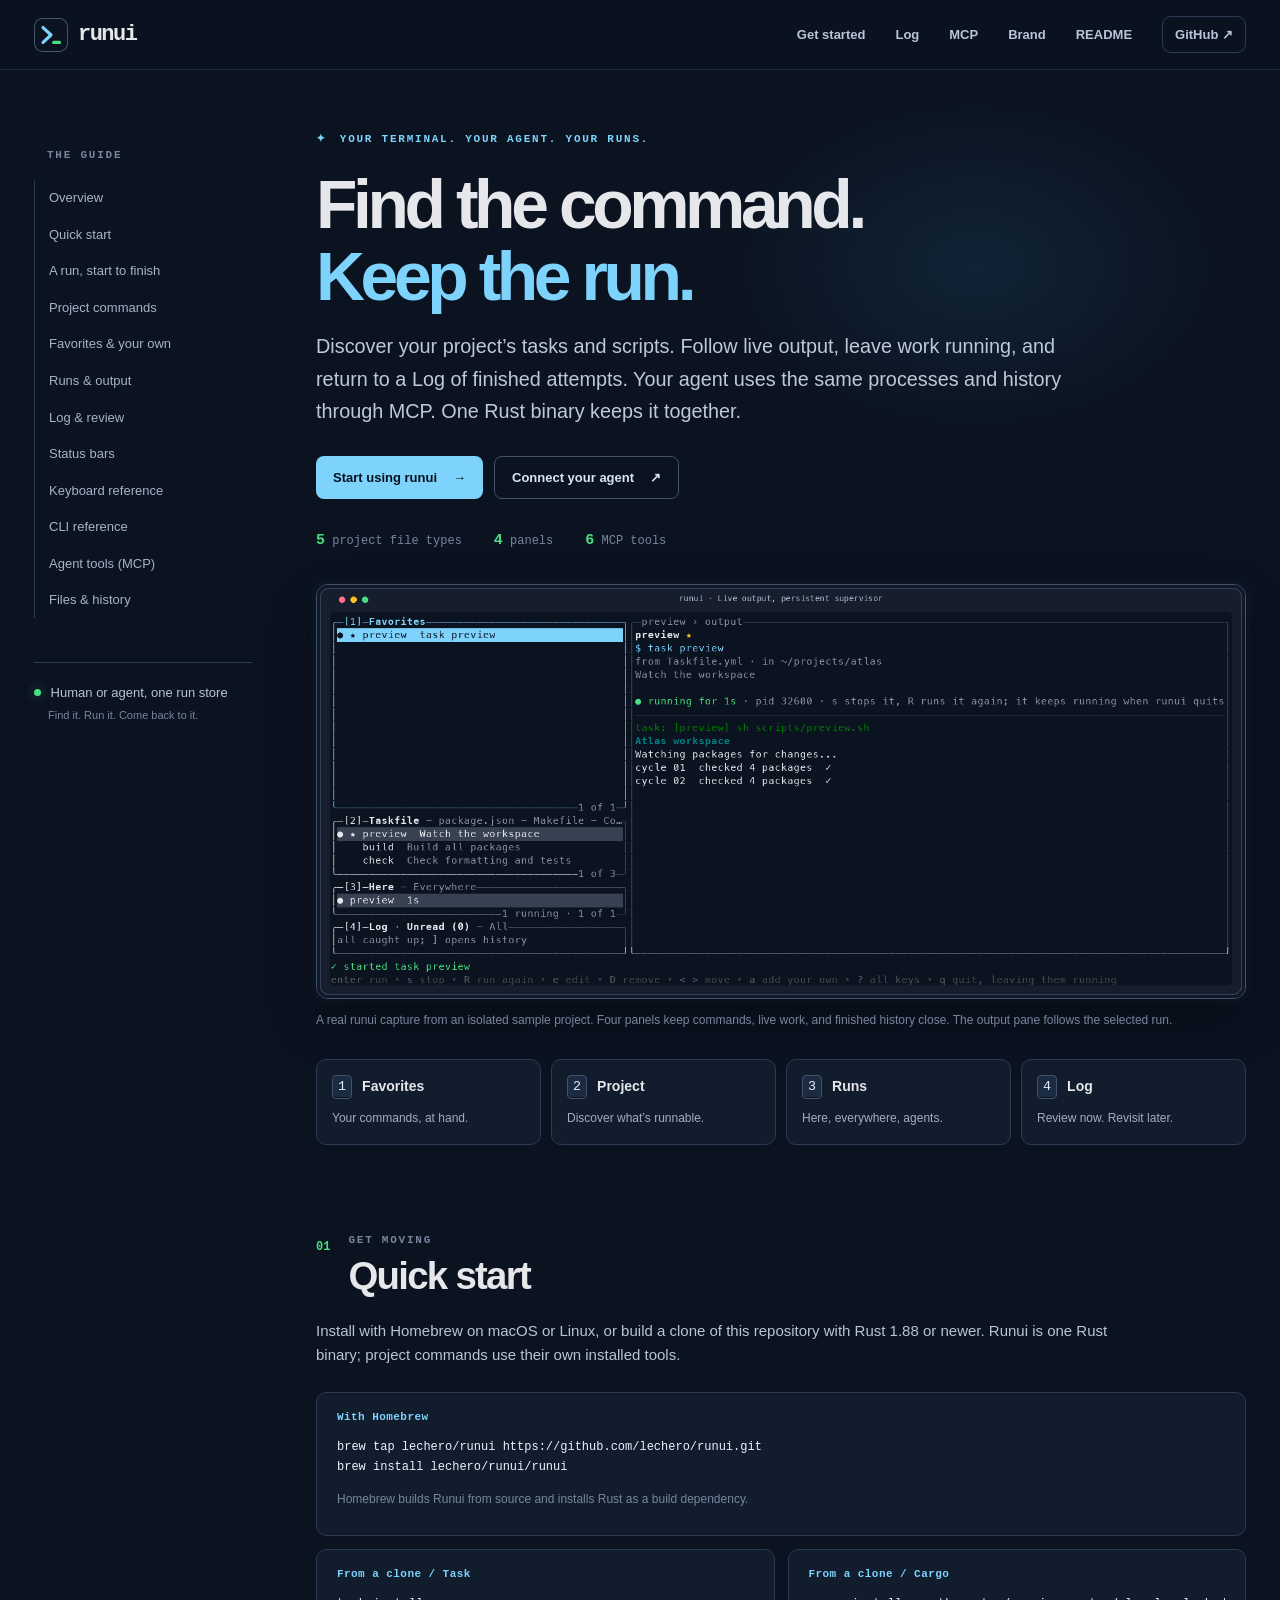
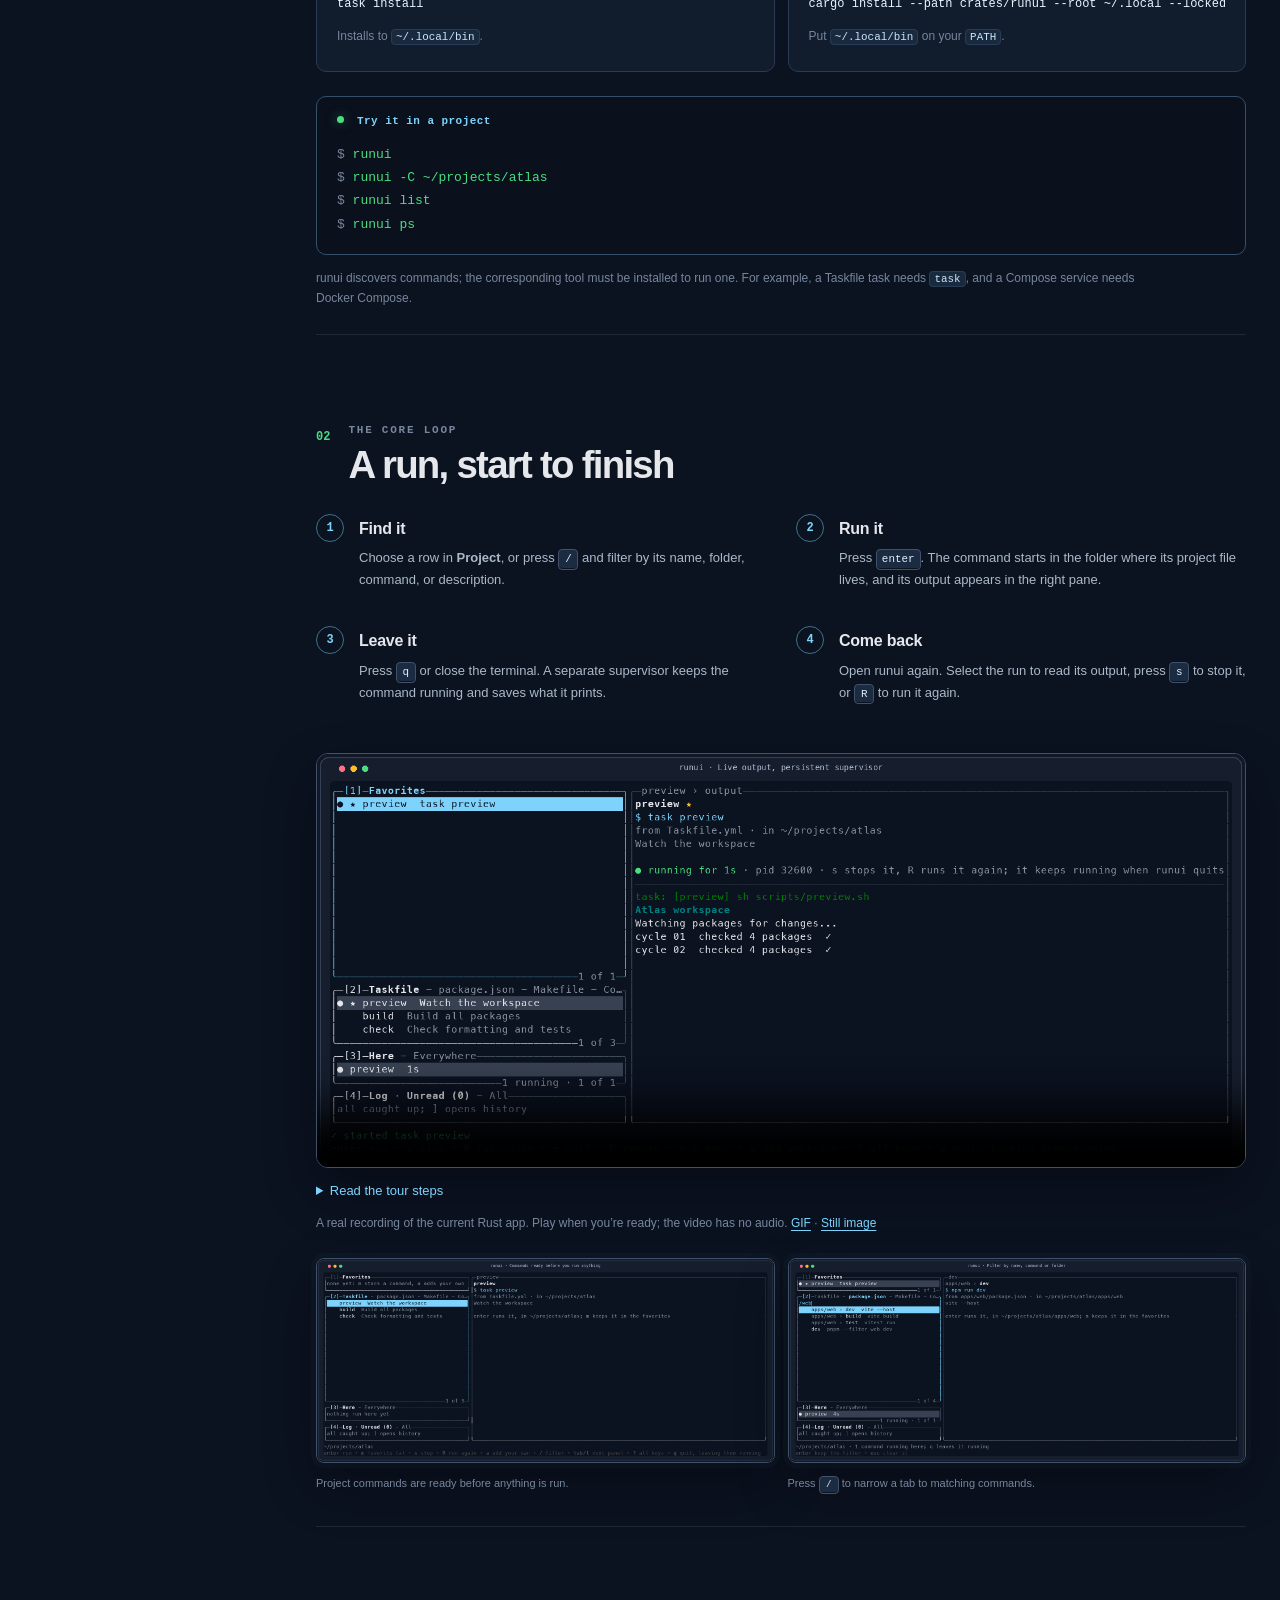
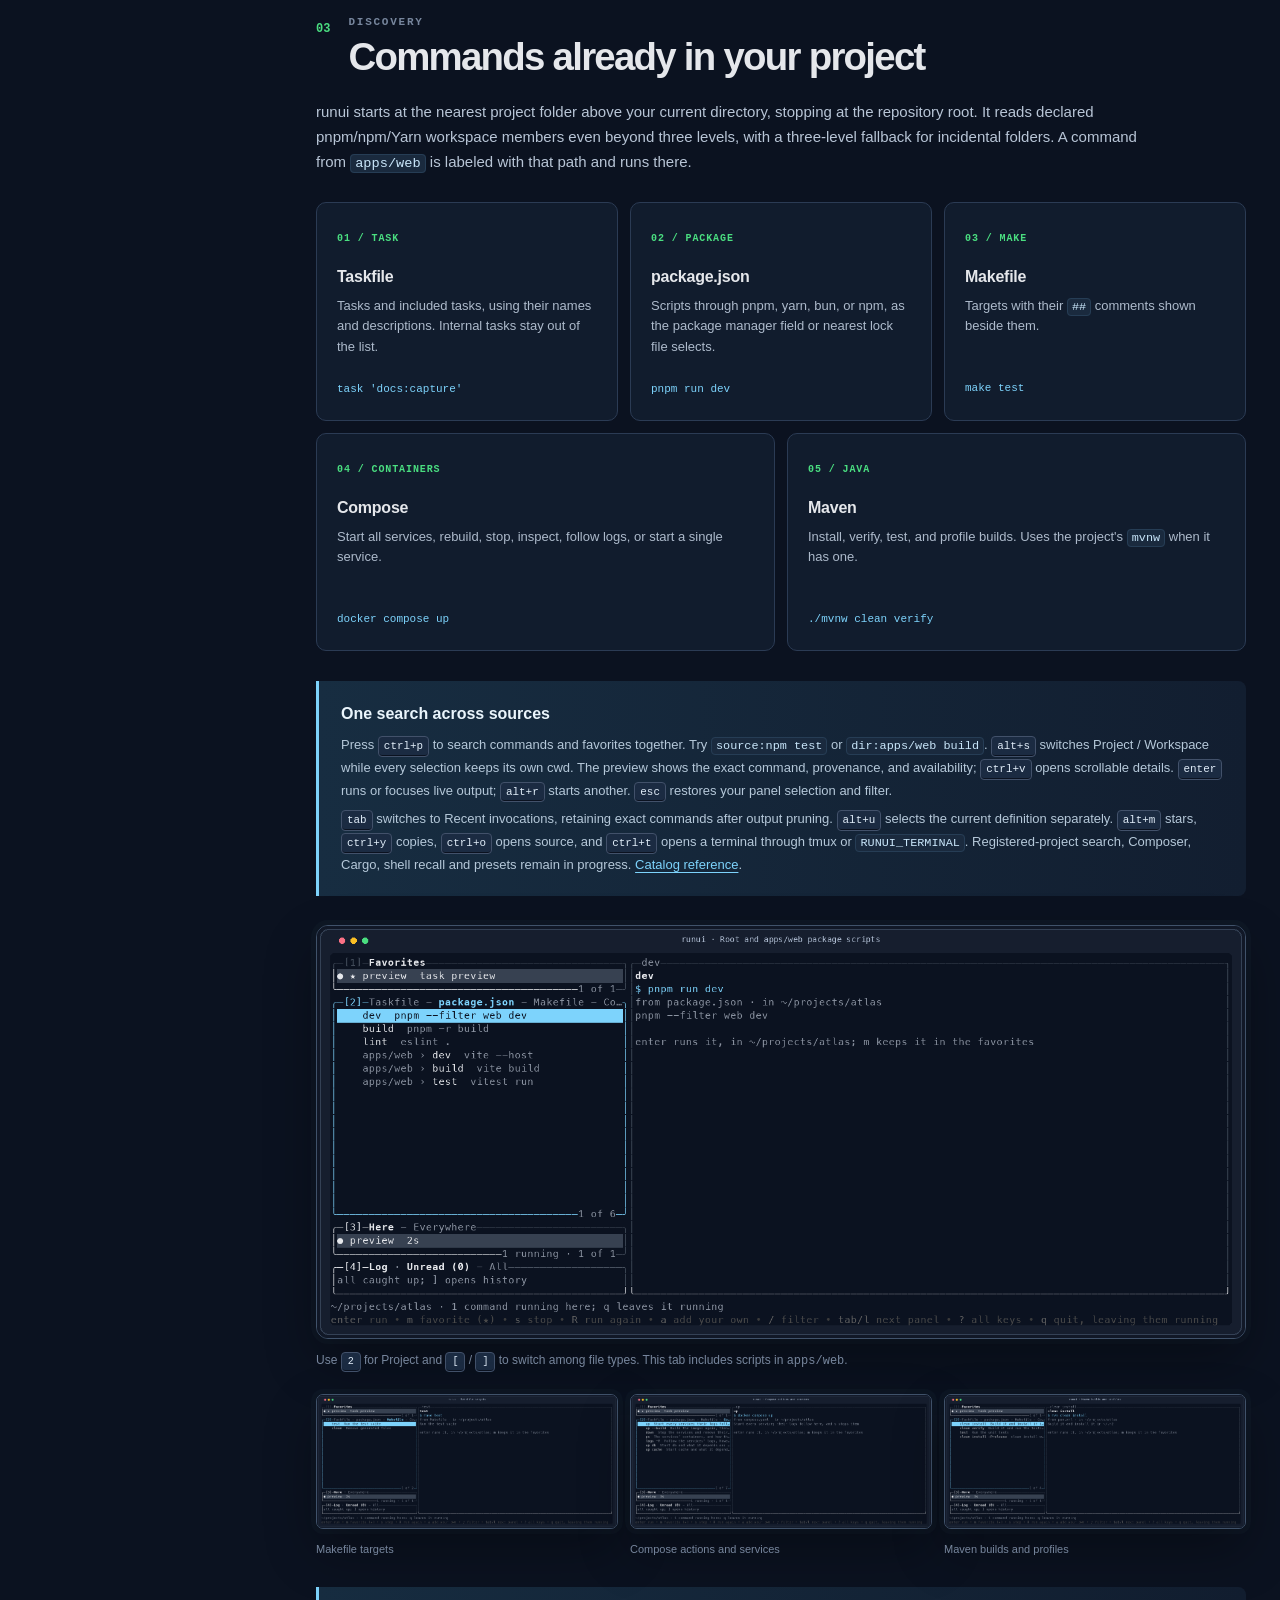
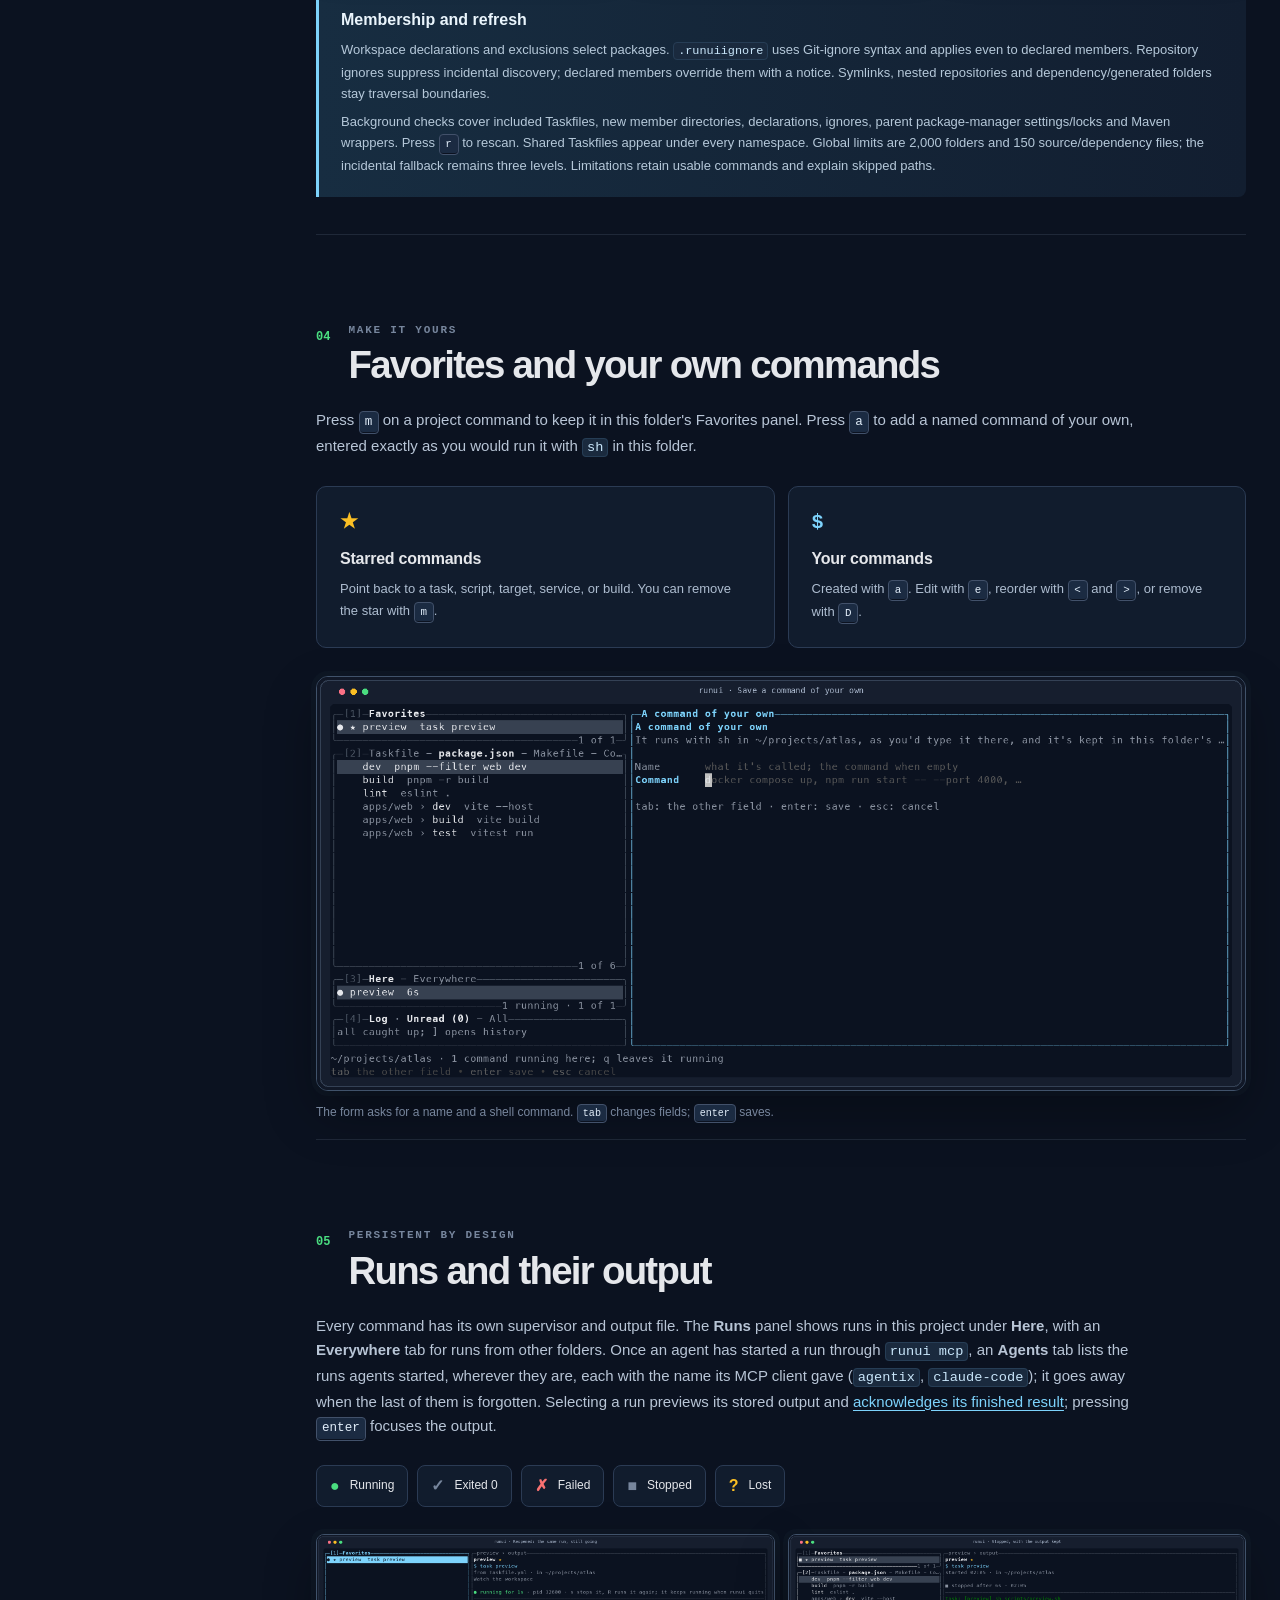
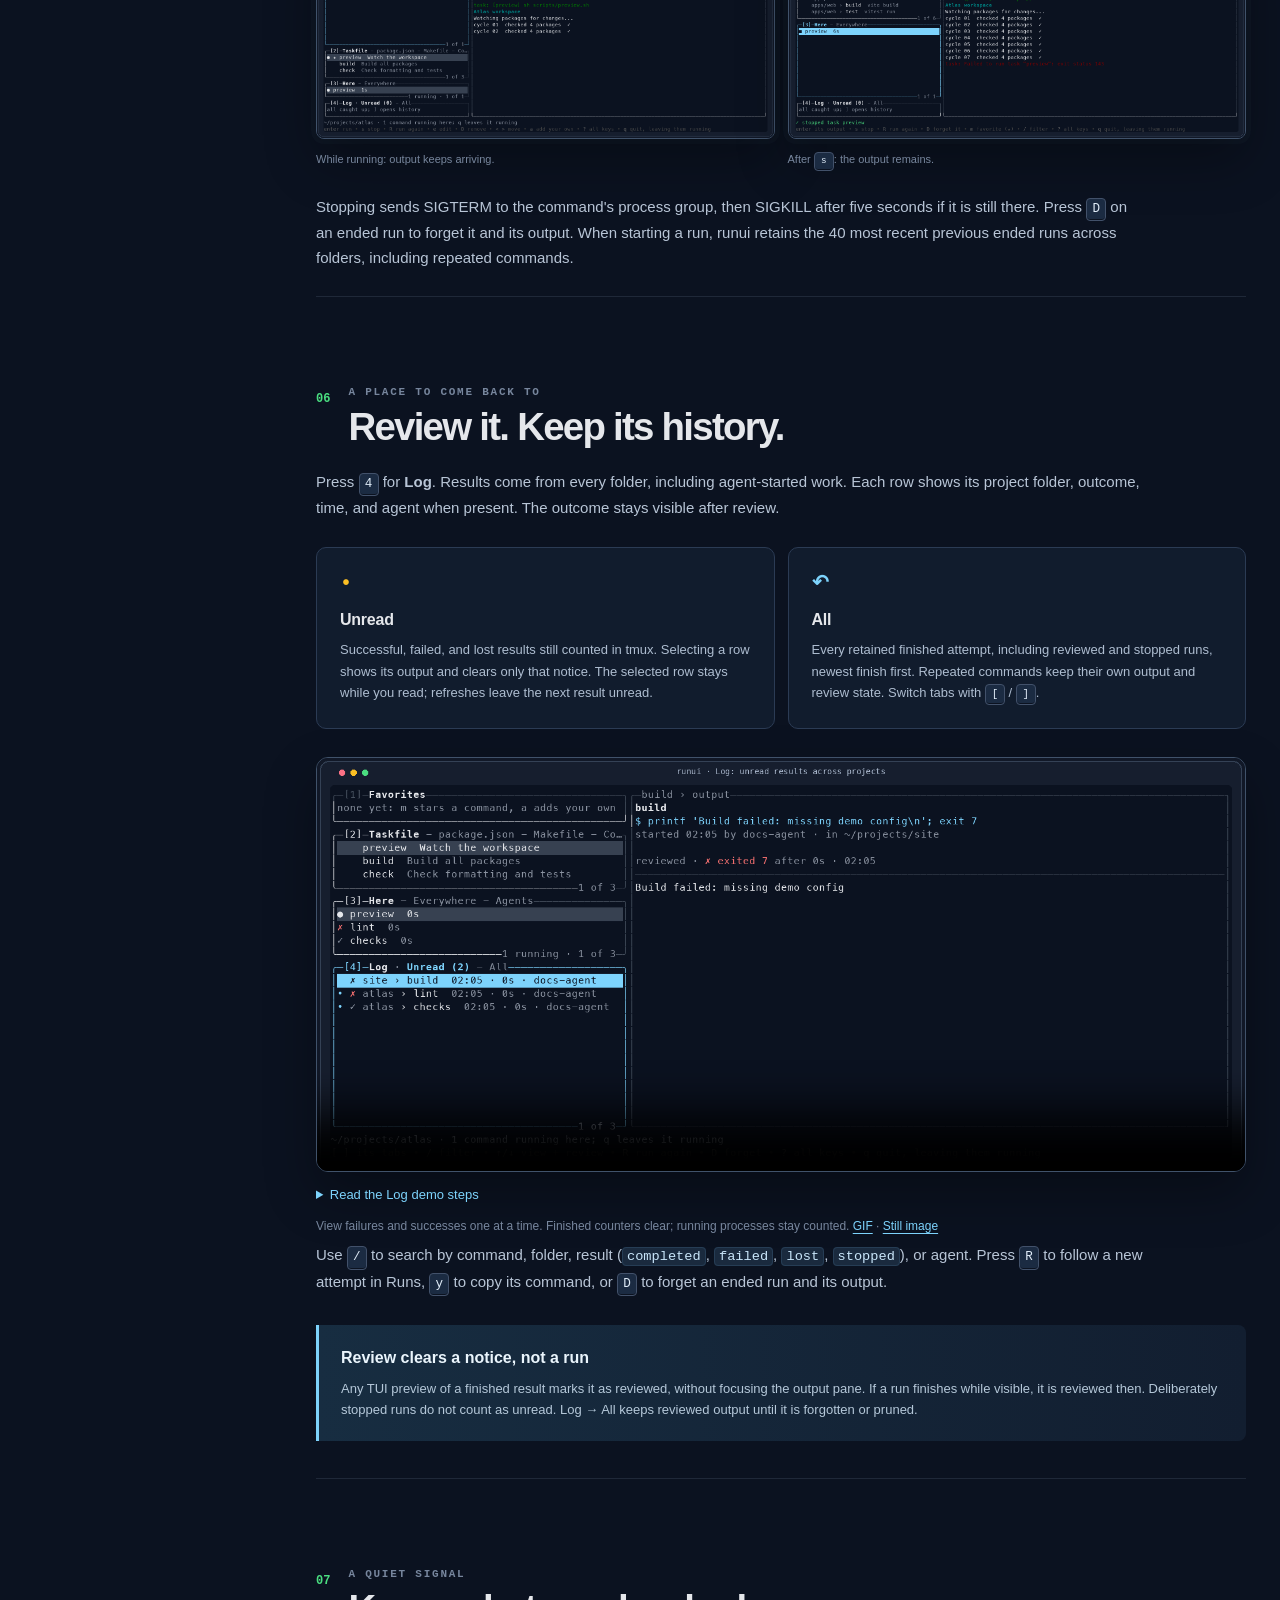
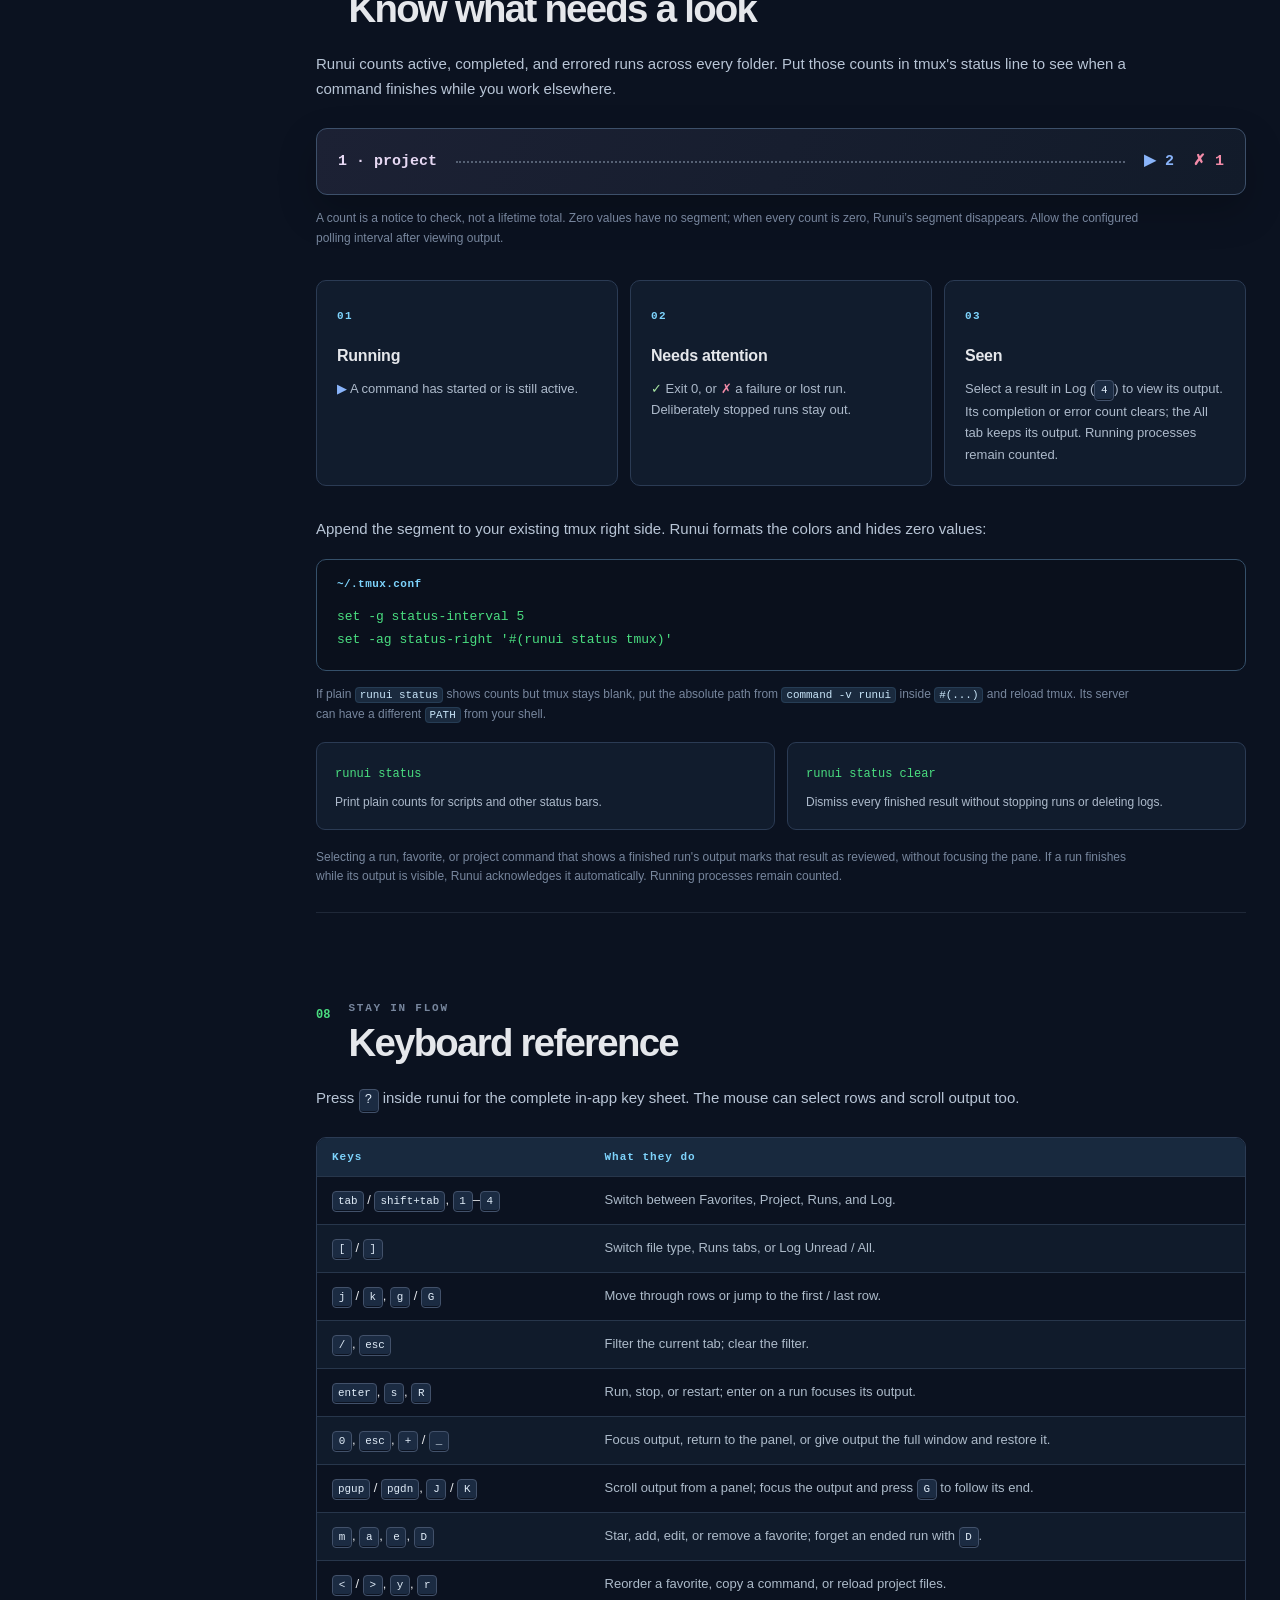
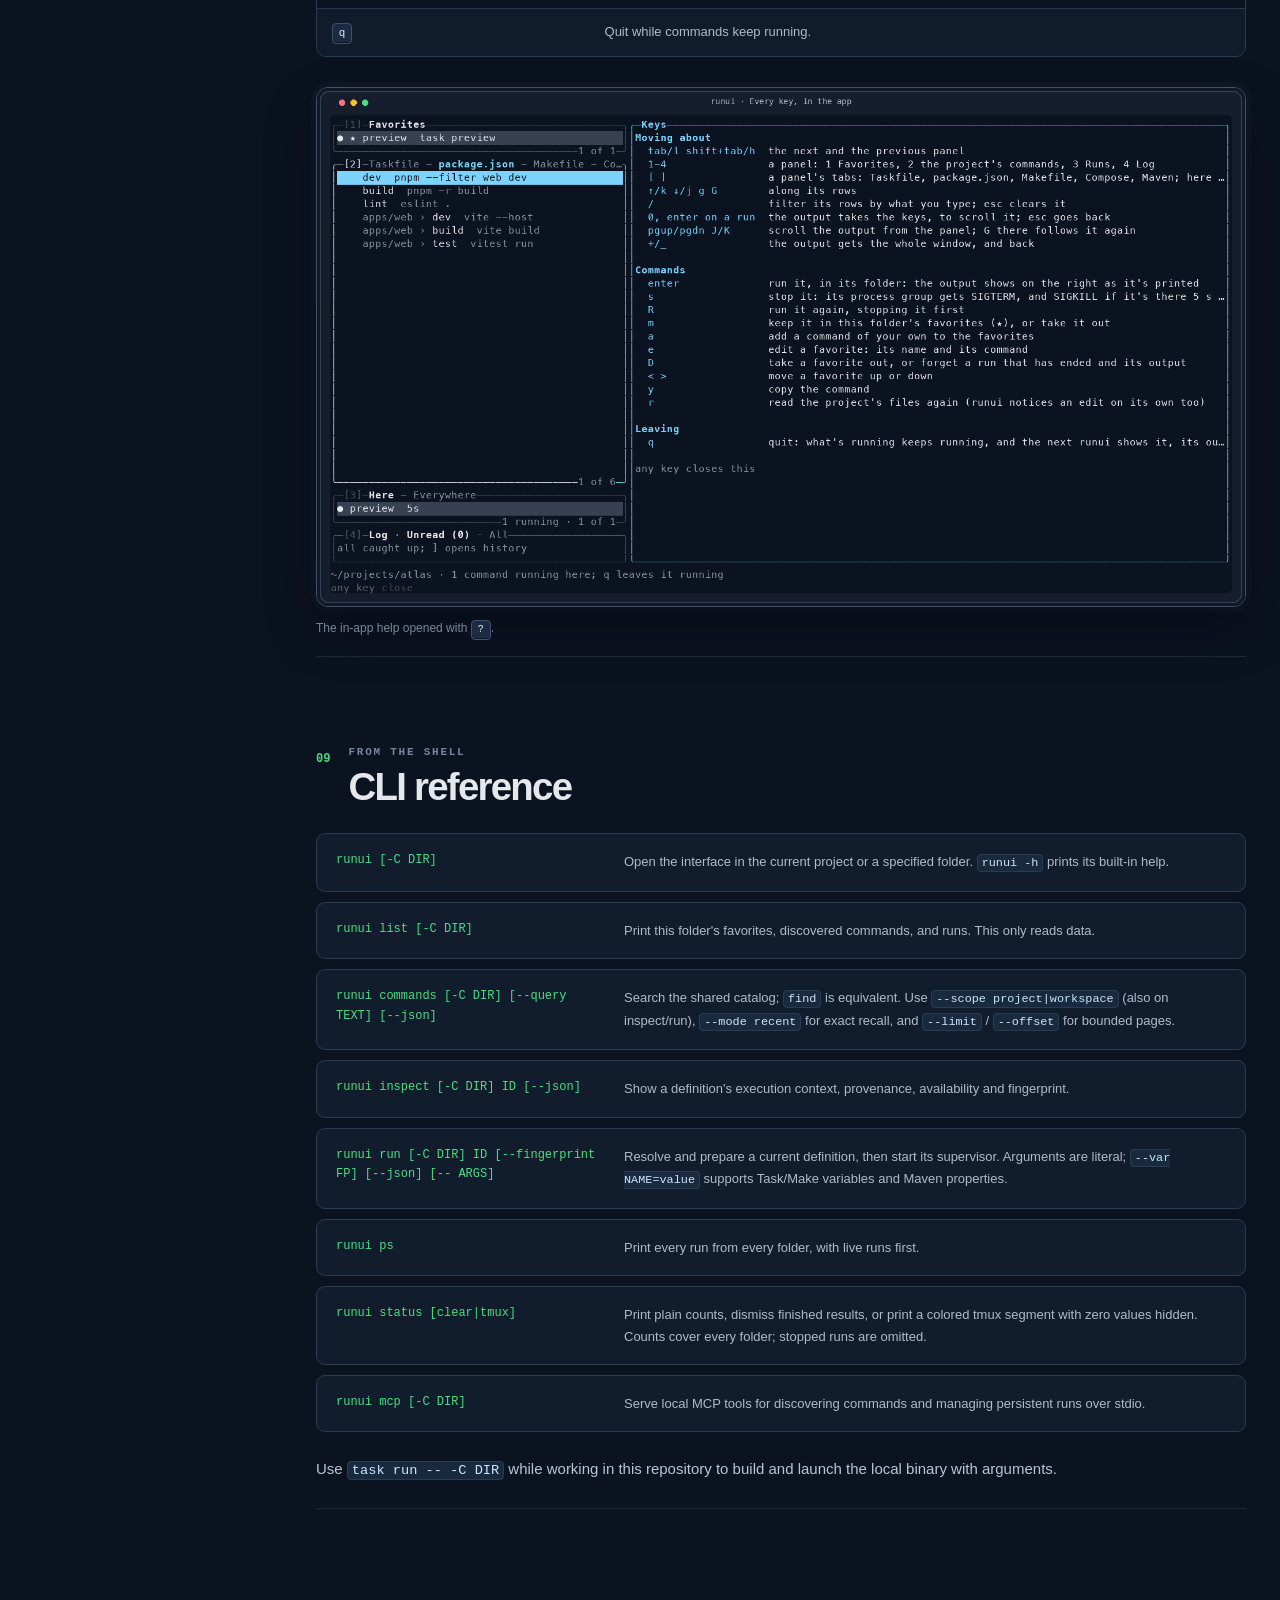
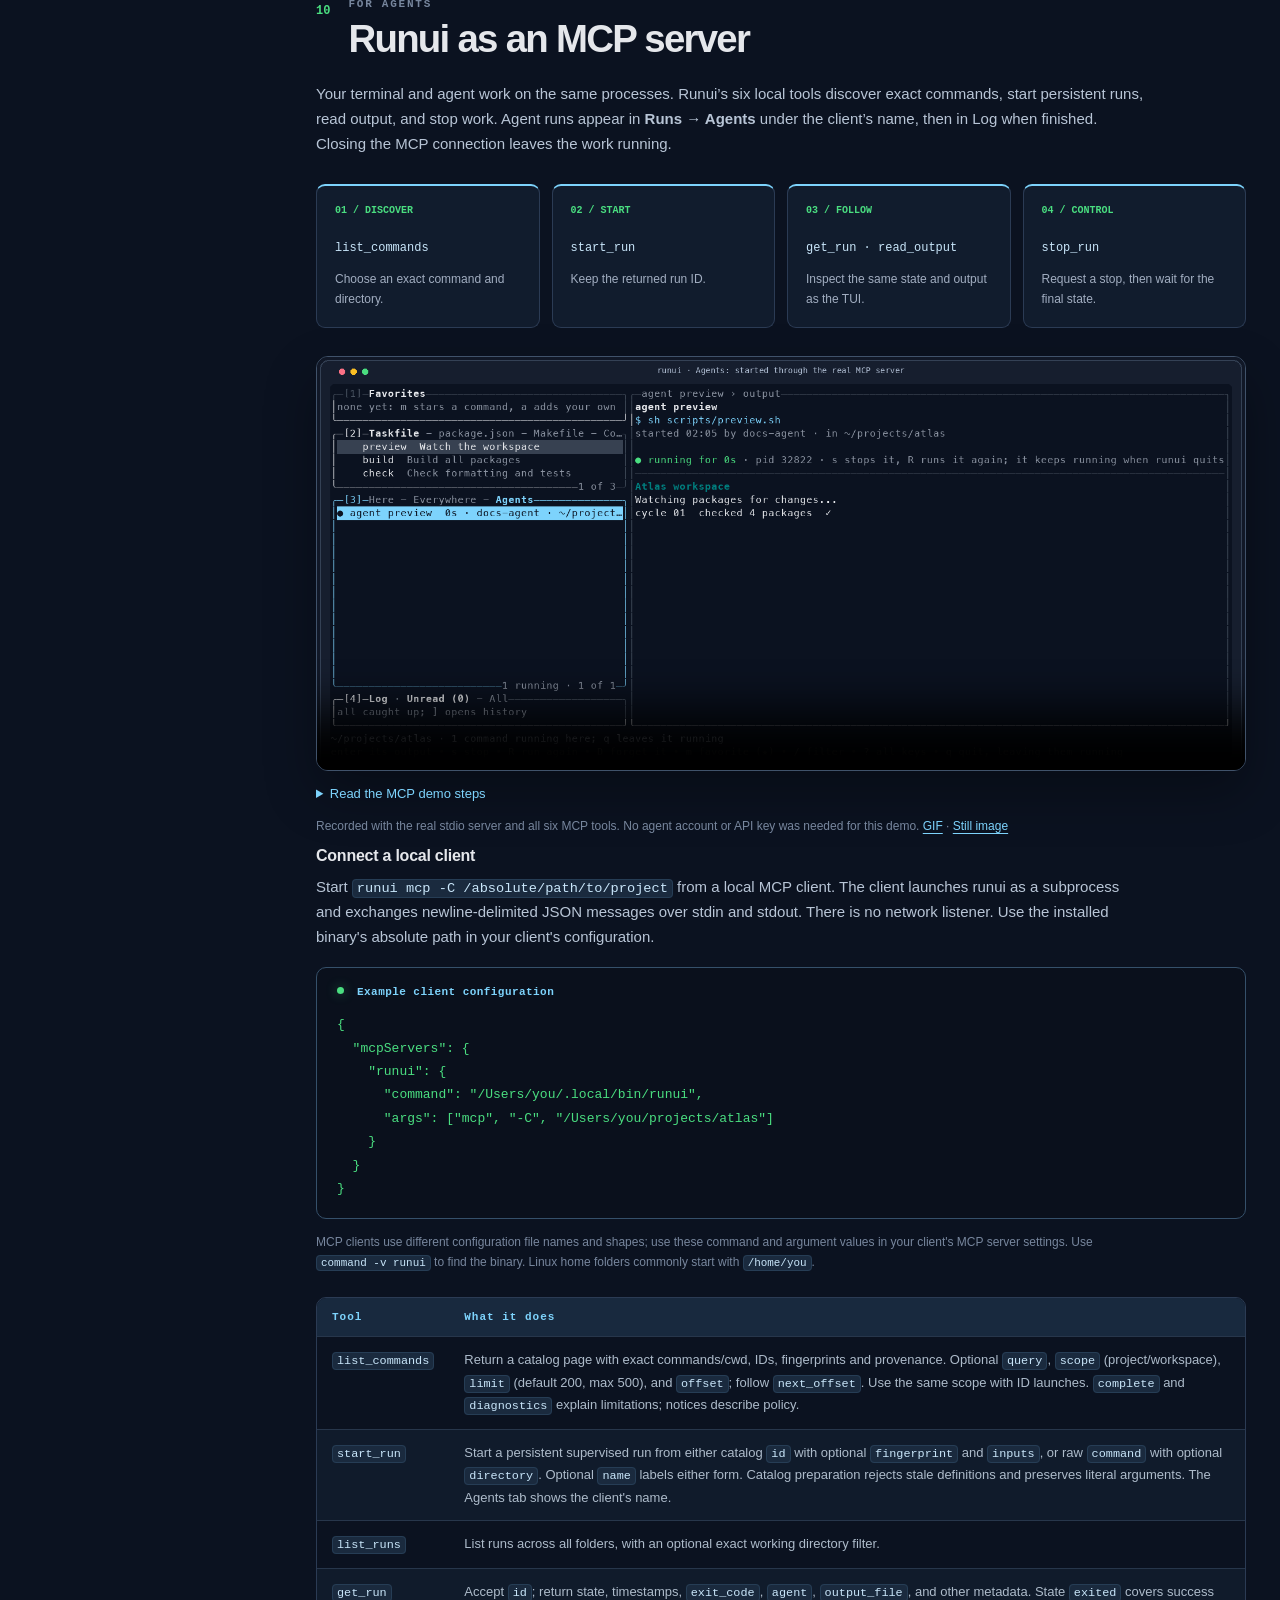
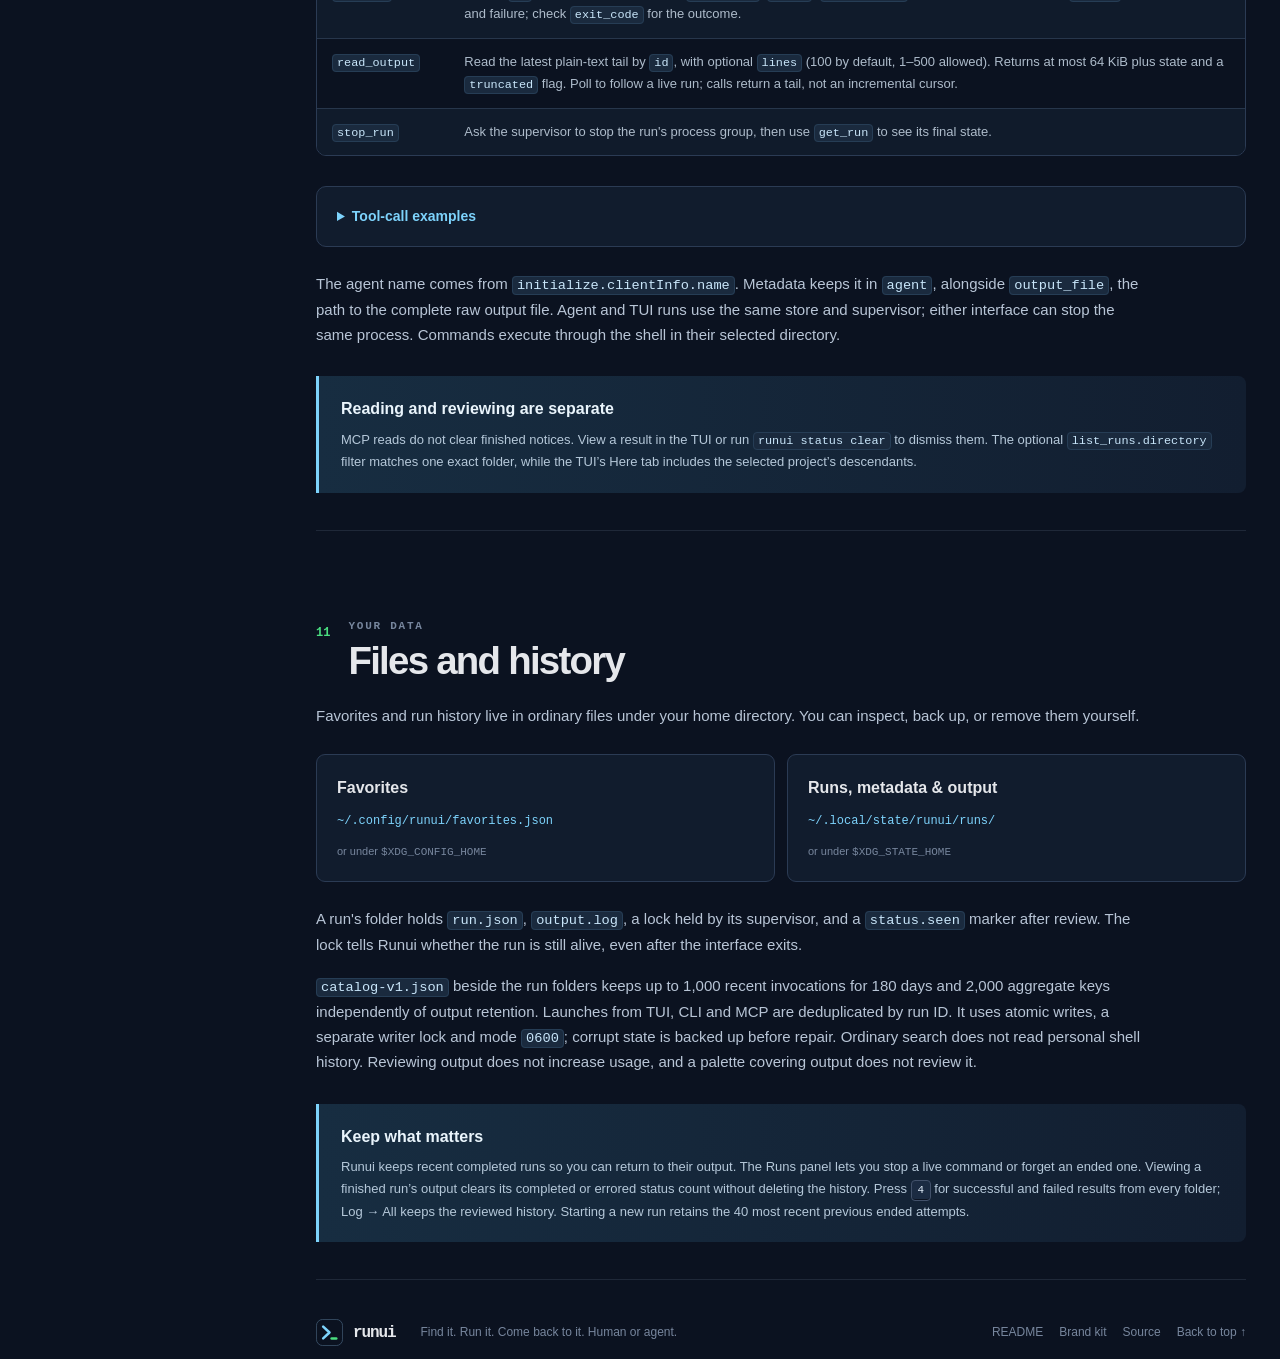
==== docs/index.html @ 18839fdb "Merge pull request #14 from lechero/codex/workspace-discovery feat: find deep workspace commands acr" ====
<!doctype html>
<html lang="en">
<head>
  <meta charset="utf-8">
  <meta name="viewport" content="width=device-width, initial-scale=1">
  <meta name="theme-color" content="#0b1220">
  <meta name="description" content="Runui in Rust: discover project commands, keep persistent runs, review Log, quiet tmux counters, and share six MCP tools with your agent.">
  <title>runui — the illustrated guide</title>
  <link rel="icon" href="assets/runui-mark.svg" type="image/svg+xml">
  <link rel="alternate icon" href="assets/favicon.ico" sizes="any">
  <link rel="apple-touch-icon" href="assets/apple-touch-icon.png">
  <link rel="stylesheet" href="style.css">
</head>
<body>
  <a class="skip-link" href="#content">Skip to content</a>
  <header class="site-header">
    <div class="header-inner">
      <a class="wordmark" href="#top" aria-label="runui, back to top"><img src="assets/runui-mark.svg" width="34" height="34" alt=""><span>runui</span></a>
      <nav aria-label="Top navigation">
        <a class="nav-mobile-hide" href="#quickstart">Get started</a>
        <a href="#log">Log</a>
        <a href="#mcp">MCP</a>
        <a class="nav-secondary" href="brand.html">Brand</a>
        <a class="nav-secondary" href="../README.md">README</a>
        <a class="github-link" href="https://github.com/lechero/runui">GitHub <span aria-hidden="true">↗</span></a>
      </nav>
    </div>
  </header>

  <div class="layout" id="top">
    <aside class="sidebar" aria-label="Guide contents">
      <p class="sidebar-label">THE GUIDE</p>
      <nav>
        <a href="#overview">Overview</a>
        <a href="#quickstart">Quick start</a>
        <a href="#workflow">A run, start to finish</a>
        <a href="#sources">Project commands</a>
        <a href="#favorites">Favorites &amp; your own</a>
        <a href="#runs">Runs &amp; output</a>
        <a href="#log">Log &amp; review</a>
        <a href="#status-bars">Status bars</a>
        <a href="#keyboard">Keyboard reference</a>
        <a href="#cli">CLI reference</a>
        <a href="#mcp">Agent tools (MCP)</a>
        <a href="#files">Files &amp; history</a>
      </nav>
      <div class="sidebar-note"><span class="status-dot"></span> Human or agent, one run store<br><small>Find it. Run it. Come back to it.</small></div>
    </aside>

    <main id="content" tabindex="-1">
      <section class="hero" id="overview" aria-labelledby="hero-title">
        <div class="hero-copy">
          <p class="eyebrow"><span aria-hidden="true">✦</span> YOUR TERMINAL. YOUR AGENT. YOUR RUNS.</p>
          <h1 id="hero-title">Find the command.<br><em>Keep the run.</em></h1>
          <p class="hero-lede">Discover your project’s tasks and scripts. Follow live output, leave work running, and return to a Log of finished attempts. Your agent uses the same processes and history through MCP. One Rust binary keeps it together.</p>
          <div class="hero-actions">
            <a class="button button-primary" href="#quickstart">Start using runui <span aria-hidden="true">→</span></a>
            <a class="button button-secondary" href="#mcp">Connect your agent <span aria-hidden="true">↗</span></a>
          </div>
          <div class="hero-facts" aria-label="At a glance">
            <span><strong>5</strong> project file types</span>
            <span><strong>4</strong> panels</span>
            <span><strong>6</strong> MCP tools</span>
          </div>
        </div>
        <figure class="screen hero-screen">
          <a href="assets/running.png" aria-label="Open full-size screenshot of live run output"><img src="assets/running.png" width="1610" height="716" alt="Runui’s four panels: Favorites, Project, Runs, and Log, with live preview output" fetchpriority="high"></a>
          <figcaption>A real runui capture from an isolated sample project. Four panels keep commands, live work, and finished history close. The output pane follows the selected run.</figcaption>
        </figure>
        <nav class="panel-map" aria-label="Explore the four panels">
          <a href="#favorites"><kbd>1</kbd><strong>Favorites</strong><span>Your commands, at hand.</span></a>
          <a href="#sources"><kbd>2</kbd><strong>Project</strong><span>Discover what’s runnable.</span></a>
          <a href="#runs"><kbd>3</kbd><strong>Runs</strong><span>Here, everywhere, agents.</span></a>
          <a href="#log"><kbd>4</kbd><strong>Log</strong><span>Review now. Revisit later.</span></a>
        </nav>
      </section>

      <section class="content-section" id="quickstart" aria-labelledby="quickstart-title">
        <div class="section-head"><span class="section-number">01</span><div><p class="section-kicker">GET MOVING</p><h2 id="quickstart-title">Quick start</h2></div></div>
        <p>Install with Homebrew on macOS or Linux, or build a clone of this repository with Rust 1.88 or newer. Runui is one Rust binary; project commands use their own installed tools.</p>
        <div class="code-grid">
          <div class="code-card code-card-primary"><div class="code-label">With Homebrew</div><pre><code>brew tap lechero/runui https://github.com/lechero/runui.git
brew install lechero/runui/runui</code></pre><p>Homebrew builds Runui from source and installs Rust as a build dependency.</p></div>
          <div class="code-card"><div class="code-label">From a clone / Task</div><pre><code>task install</code></pre><p>Installs to <code>~/.local/bin</code>.</p></div>
          <div class="code-card"><div class="code-label">From a clone / Cargo</div><pre><code>cargo install --path crates/runui --root ~/.local --locked</code></pre><p>Put <code>~/.local/bin</code> on your <code>PATH</code>.</p></div>
        </div>
        <div class="terminal-example"><div class="terminal-label"><span class="status-dot"></span> Try it in a project</div><pre><code><span class="muted">$</span> runui
<span class="muted">$</span> runui -C ~/projects/atlas
<span class="muted">$</span> runui list
<span class="muted">$</span> runui ps</code></pre></div>
        <p class="fine-print">runui discovers commands; the corresponding tool must be installed to run one. For example, a Taskfile task needs <code>task</code>, and a Compose service needs Docker Compose.</p>
      </section>

      <section class="content-section" id="workflow" aria-labelledby="workflow-title">
        <div class="section-head"><span class="section-number">02</span><div><p class="section-kicker">THE CORE LOOP</p><h2 id="workflow-title">A run, start to finish</h2></div></div>
        <div class="steps">
          <div class="step"><span>1</span><div><h3>Find it</h3><p>Choose a row in <strong>Project</strong>, or press <kbd>/</kbd> and filter by its name, folder, command, or description.</p></div></div>
          <div class="step"><span>2</span><div><h3>Run it</h3><p>Press <kbd>enter</kbd>. The command starts in the folder where its project file lives, and its output appears in the right pane.</p></div></div>
          <div class="step"><span>3</span><div><h3>Leave it</h3><p>Press <kbd>q</kbd> or close the terminal. A separate supervisor keeps the command running and saves what it prints.</p></div></div>
          <div class="step"><span>4</span><div><h3>Come back</h3><p>Open runui again. Select the run to read its output, press <kbd>s</kbd> to stop it, or <kbd>R</kbd> to run it again.</p></div></div>
        </div>
        <figure class="screen demo">
          <video controls playsinline preload="none" poster="assets/running.png" width="1610" height="716" aria-label="Everyday Runui tour" aria-describedby="tour-caption"><source src="assets/tour.mp4" type="video/mp4"><p><a href="assets/tour.gif">Watch the GIF tour</a>.</p></video>
          <details class="demo-notes"><summary>Read the tour steps</summary><ol><li>Discover a Taskfile command and star it in Favorites.</li><li>Start it and follow live output.</li><li>Quit and reopen: the same process and its output remain.</li><li>Browse source tabs and filter nested package scripts.</li><li>Stop the process, then revisit its output in Log → All.</li></ol></details>
          <figcaption id="tour-caption">A real recording of the current Rust app. Play when you’re ready; the video has no audio. <a href="assets/tour.gif">GIF</a> · <a href="assets/running.png">Still image</a></figcaption>
        </figure>
        <div class="two-screens snapshot-pair"><figure class="screen"><a href="assets/project.png" aria-label="Open full-size screenshot of the Project panel"><img src="assets/project.png" width="1610" height="716" alt="The Project panel listing Taskfile tasks in the sample project" loading="lazy"></a><figcaption>Project commands are ready before anything is run.</figcaption></figure><figure class="screen"><a href="assets/filter.png" aria-label="Open full-size screenshot of filtered commands"><img src="assets/filter.png" width="1610" height="716" alt="The package scripts filtered to matches for web, including apps/web commands" loading="lazy"></a><figcaption>Press <kbd>/</kbd> to narrow a tab to matching commands.</figcaption></figure></div>
      </section>

      <section class="content-section" id="sources" aria-labelledby="sources-title">
        <div class="section-head"><span class="section-number">03</span><div><p class="section-kicker">DISCOVERY</p><h2 id="sources-title">Commands already in your project</h2></div></div>
        <p>runui starts at the nearest project folder above your current directory, stopping at the repository root. It reads declared pnpm/npm/Yarn workspace members even beyond three levels, with a three-level fallback for incidental folders. A command from <code>apps/web</code> is labeled with that path and runs there.</p>
        <div class="source-grid">
          <article class="source-card"><span class="source-tag">01 / TASK</span><h3>Taskfile</h3><p>Tasks and included tasks, using their names and descriptions. Internal tasks stay out of the list.</p><code>task 'docs:capture'</code></article>
          <article class="source-card"><span class="source-tag">02 / PACKAGE</span><h3>package.json</h3><p>Scripts through pnpm, yarn, bun, or npm, as the package manager field or nearest lock file selects.</p><code>pnpm run dev</code></article>
          <article class="source-card"><span class="source-tag">03 / MAKE</span><h3>Makefile</h3><p>Targets with their <code>##</code> comments shown beside them.</p><code>make test</code></article>
          <article class="source-card"><span class="source-tag">04 / CONTAINERS</span><h3>Compose</h3><p>Start all services, rebuild, stop, inspect, follow logs, or start a single service.</p><code>docker compose up</code></article>
          <article class="source-card"><span class="source-tag">05 / JAVA</span><h3>Maven</h3><p>Install, verify, test, and profile builds. Uses the project's <code>mvnw</code> when it has one.</p><code>./mvnw clean verify</code></article>
        </div>
        <div class="callout"><strong>One search across sources</strong><p>Press <kbd>ctrl+p</kbd> to search commands and favorites together. Try <code>source:npm test</code> or <code>dir:apps/web build</code>. <kbd>alt+s</kbd> switches Project / Workspace while every selection keeps its own cwd. The preview shows the exact command, provenance, and availability; <kbd>ctrl+v</kbd> opens scrollable details. <kbd>enter</kbd> runs or focuses live output; <kbd>alt+r</kbd> starts another. <kbd>esc</kbd> restores your panel selection and filter.</p><p><kbd>tab</kbd> switches to Recent invocations, retaining exact commands after output pruning. <kbd>alt+u</kbd> selects the current definition separately. <kbd>alt+m</kbd> stars, <kbd>ctrl+y</kbd> copies, <kbd>ctrl+o</kbd> opens source, and <kbd>ctrl+t</kbd> opens a terminal through tmux or <code>RUNUI_TERMINAL</code>. Registered-project search, Composer, Cargo, shell recall and presets remain in progress. <a href="command-catalog.md">Catalog reference</a>.</p></div>
        <figure class="screen"><a href="assets/scripts.png" aria-label="Open full-size screenshot of package scripts"><img src="assets/scripts.png" width="1610" height="716" alt="Project panel on the package.json tab, showing root scripts and scripts from apps/web" loading="lazy"></a><figcaption>Use <kbd>2</kbd> for Project and <kbd>[</kbd> / <kbd>]</kbd> to switch among file types. This tab includes scripts in <code>apps/web</code>.</figcaption></figure>
        <div class="source-shots"><figure class="screen"><a href="assets/makefile.png" aria-label="Open full-size Makefile screenshot"><img src="assets/makefile.png" width="1610" height="716" alt="Project panel listing Make targets and their comments" loading="lazy"></a><figcaption>Makefile targets</figcaption></figure><figure class="screen"><a href="assets/compose.png" aria-label="Open full-size Compose screenshot"><img src="assets/compose.png" width="1610" height="716" alt="Project panel listing Compose actions and services" loading="lazy"></a><figcaption>Compose actions and services</figcaption></figure><figure class="screen"><a href="assets/maven.png" aria-label="Open full-size Maven screenshot"><img src="assets/maven.png" width="1610" height="716" alt="Project panel listing Maven goals and a profile build" loading="lazy"></a><figcaption>Maven builds and profiles</figcaption></figure></div>
        <div class="callout"><strong>Membership and refresh</strong><p>Workspace declarations and exclusions select packages. <code>.runuiignore</code> uses Git-ignore syntax and applies even to declared members. Repository ignores suppress incidental discovery; declared members override them with a notice. Symlinks, nested repositories and dependency/generated folders stay traversal boundaries.</p><p>Background checks cover included Taskfiles, new member directories, declarations, ignores, parent package-manager settings/locks and Maven wrappers. Press <kbd>r</kbd> to rescan. Shared Taskfiles appear under every namespace. Global limits are 2,000 folders and 150 source/dependency files; the incidental fallback remains three levels. Limitations retain usable commands and explain skipped paths.</p></div>
      </section>

      <section class="content-section" id="favorites" aria-labelledby="favorites-title">
        <div class="section-head"><span class="section-number">04</span><div><p class="section-kicker">MAKE IT YOURS</p><h2 id="favorites-title">Favorites and your own commands</h2></div></div>
        <p>Press <kbd>m</kbd> on a project command to keep it in this folder's Favorites panel. Press <kbd>a</kbd> to add a named command of your own, entered exactly as you would run it with <code>sh</code> in this folder.</p>
        <div class="split-note"><div><span class="mark star">★</span><h3>Starred commands</h3><p>Point back to a task, script, target, service, or build. You can remove the star with <kbd>m</kbd>.</p></div><div><span class="mark dollar">$</span><h3>Your commands</h3><p>Created with <kbd>a</kbd>. Edit with <kbd>e</kbd>, reorder with <kbd>&lt;</kbd> and <kbd>&gt;</kbd>, or remove with <kbd>D</kbd>.</p></div></div>
        <figure class="screen"><a href="assets/add-command.png" aria-label="Open full-size screenshot of the add command form"><img src="assets/add-command.png" width="1610" height="716" alt="The Add a command of your own form with Name and Command fields" loading="lazy"></a><figcaption>The form asks for a name and a shell command. <kbd>tab</kbd> changes fields; <kbd>enter</kbd> saves.</figcaption></figure>
      </section>

      <section class="content-section" id="runs" aria-labelledby="runs-title">
        <div class="section-head"><span class="section-number">05</span><div><p class="section-kicker">PERSISTENT BY DESIGN</p><h2 id="runs-title">Runs and their output</h2></div></div>
        <p>Every command has its own supervisor and output file. The <strong>Runs</strong> panel shows runs in this project under <strong>Here</strong>, with an <strong>Everywhere</strong> tab for runs from other folders. Once an agent has started a run through <code>runui mcp</code>, an <strong>Agents</strong> tab lists the runs agents started, wherever they are, each with the name its MCP client gave (<code>agentix</code>, <code>claude-code</code>); it goes away when the last of them is forgotten. Selecting a run previews its stored output and <a href="#status-bars">acknowledges its finished result</a>; pressing <kbd>enter</kbd> focuses the output.</p>
        <div class="state-grid" aria-label="Run status symbols"><div><b class="good">●</b><span>Running</span></div><div><b class="muted">✓</b><span>Exited 0</span></div><div><b class="bad">✗</b><span>Failed</span></div><div><b class="muted">■</b><span>Stopped</span></div><div><b class="warn">?</b><span>Lost</span></div></div>
        <div class="two-screens"><figure class="screen"><a href="assets/runs.png" aria-label="Open full-size Runs screenshot"><img src="assets/runs.png" width="1610" height="716" alt="The Runs panel selected while the preview command is running" loading="lazy"></a><figcaption>While running: output keeps arriving.</figcaption></figure><figure class="screen"><a href="assets/stopped.png" aria-label="Open full-size stopped run screenshot"><img src="assets/stopped.png" width="1610" height="716" alt="The preview run after stop, with its previous output still available" loading="lazy"></a><figcaption>After <kbd>s</kbd>: the output remains.</figcaption></figure></div>
        <p>Stopping sends SIGTERM to the command's process group, then SIGKILL after five seconds if it is still there. Press <kbd>D</kbd> on an ended run to forget it and its output. When starting a run, runui retains the 40 most recent previous ended runs across folders, including repeated commands.</p>
      </section>

      <section class="content-section" id="log" aria-labelledby="log-title">
        <div class="section-head"><span class="section-number">06</span><div><p class="section-kicker">A PLACE TO COME BACK TO</p><h2 id="log-title">Review it. Keep its history.</h2></div></div>
        <p>Press <kbd>4</kbd> for <strong>Log</strong>. Results come from every folder, including agent-started work. Each row shows its project folder, outcome, time, and agent when present. The outcome stays visible after review.</p>
        <div class="split-note">
          <div><span class="mark star" aria-hidden="true">•</span><h3>Unread</h3><p>Successful, failed, and lost results still counted in tmux. Selecting a row shows its output and clears only that notice. The selected row stays while you read; refreshes leave the next result unread.</p></div>
          <div><span class="mark dollar" aria-hidden="true">↶</span><h3>All</h3><p>Every retained finished attempt, including reviewed and stopped runs, newest finish first. Repeated commands keep their own output and review state. Switch tabs with <kbd>[</kbd> / <kbd>]</kbd>.</p></div>
        </div>
        <figure class="screen demo">
          <video controls playsinline preload="none" poster="assets/log.png" width="1610" height="716" aria-label="Log review and history tour" aria-describedby="log-caption"><source src="assets/log-tour.mp4" type="video/mp4"><p><a href="assets/log-tour.gif">Watch the Log GIF</a>.</p></video>
          <details class="demo-notes"><summary>Read the Log demo steps</summary><ol><li>Start a preview, a successful check, and failures in two project folders.</li><li>Open Log: viewing the first failure clears only its notice.</li><li>Wait through refreshes: other results remain unread.</li><li>View the next failure and the successful check; their counts clear individually.</li><li>The live preview keeps its running count. Switch to All to revisit the reviewed output.</li></ol></details>
          <figcaption id="log-caption">View failures and successes one at a time. Finished counters clear; running processes stay counted. <a href="assets/log-tour.gif">GIF</a> · <a href="assets/log.png">Still image</a></figcaption>
        </figure>
        <p>Use <kbd>/</kbd> to search by command, folder, result (<code>completed</code>, <code>failed</code>, <code>lost</code>, <code>stopped</code>), or agent. Press <kbd>R</kbd> to follow a new attempt in Runs, <kbd>y</kbd> to copy its command, or <kbd>D</kbd> to forget an ended run and its output.</p>
        <div class="callout"><strong>Review clears a notice, not a run</strong><p>Any TUI preview of a finished result marks it as reviewed, without focusing the output pane. If a run finishes while visible, it is reviewed then. Deliberately stopped runs do not count as unread. Log → All keeps reviewed output until it is forgotten or pruned.</p></div>
      </section>

      <section class="content-section" id="status-bars" aria-labelledby="status-bars-title">
        <div class="section-head"><span class="section-number">07</span><div><p class="section-kicker">A QUIET SIGNAL</p><h2 id="status-bars-title">Know what needs a look</h2></div></div>
        <p>Runui counts active, completed, and errored runs across every folder. Put those counts in tmux's status line to see when a command finishes while you work elsewhere.</p>
        <div class="status-preview" role="img" aria-label="Example tmux status line showing two running commands in blue and one error in red; the zero completed count is hidden">
          <span class="status-preview-window">1 · project</span>
          <span class="status-preview-spacer" aria-hidden="true"></span>
          <span class="status-preview-running" aria-hidden="true">▶ 2</span>
          <span class="status-preview-errored" aria-hidden="true">✗ 1</span>
        </div>
        <p class="fine-print">A count is a notice to check, not a lifetime total. Zero values have no segment; when every count is zero, Runui’s segment disappears. Allow the configured polling interval after viewing output.</p>
        <div class="status-steps">
          <div><span class="status-step-number">01</span><h3>Running</h3><p><span class="status-preview-running">▶</span> A command has started or is still active.</p></div>
          <div><span class="status-step-number">02</span><h3>Needs attention</h3><p><span class="status-preview-completed">✓</span> Exit 0, or <span class="status-preview-errored">✗</span> a failure or lost run. Deliberately stopped runs stay out.</p></div>
          <div><span class="status-step-number">03</span><h3>Seen</h3><p>Select a result in Log (<kbd>4</kbd>) to view its output. Its completion or error count clears; the All tab keeps its output. Running processes remain counted.</p></div>
        </div>
        <p>Append the segment to your existing tmux right side. Runui formats the colors and hides zero values:</p>
        <div class="terminal-example"><div class="terminal-label">~/.tmux.conf</div><pre><code>set -g status-interval 5
set -ag status-right '#(runui status tmux)'</code></pre></div>
        <p class="fine-print">If plain <code>runui status</code> shows counts but tmux stays blank, put the absolute path from <code>command -v runui</code> inside <code>#(...)</code> and reload tmux. Its server can have a different <code>PATH</code> from your shell.</p>
        <div class="status-command-grid"><div><code>runui status</code><p>Print plain counts for scripts and other status bars.</p></div><div><code>runui status clear</code><p>Dismiss every finished result without stopping runs or deleting logs.</p></div></div>
        <p class="fine-print">Selecting a run, favorite, or project command that shows a finished run's output marks that result as reviewed, without focusing the pane. If a run finishes while its output is visible, Runui acknowledges it automatically. Running processes remain counted.</p>
      </section>

      <section class="content-section" id="keyboard" aria-labelledby="keyboard-title">
        <div class="section-head"><span class="section-number">08</span><div><p class="section-kicker">STAY IN FLOW</p><h2 id="keyboard-title">Keyboard reference</h2></div></div>
        <p>Press <kbd>?</kbd> inside runui for the complete in-app key sheet. The mouse can select rows and scroll output too.</p>
        <div class="table-wrap"><table><thead><tr><th scope="col">Keys</th><th scope="col">What they do</th></tr></thead><tbody>
          <tr><td><kbd>tab</kbd> / <kbd>shift+tab</kbd>, <kbd>1</kbd>–<kbd>4</kbd></td><td>Switch between Favorites, Project, Runs, and Log.</td></tr>
          <tr><td><kbd>[</kbd> / <kbd>]</kbd></td><td>Switch file type, Runs tabs, or Log Unread / All.</td></tr>
          <tr><td><kbd>j</kbd> / <kbd>k</kbd>, <kbd>g</kbd> / <kbd>G</kbd></td><td>Move through rows or jump to the first / last row.</td></tr>
          <tr><td><kbd>/</kbd>, <kbd>esc</kbd></td><td>Filter the current tab; clear the filter.</td></tr>
          <tr><td><kbd>enter</kbd>, <kbd>s</kbd>, <kbd>R</kbd></td><td>Run, stop, or restart; enter on a run focuses its output.</td></tr>
          <tr><td><kbd>0</kbd>, <kbd>esc</kbd>, <kbd>+</kbd> / <kbd>_</kbd></td><td>Focus output, return to the panel, or give output the full window and restore it.</td></tr>
          <tr><td><kbd>pgup</kbd> / <kbd>pgdn</kbd>, <kbd>J</kbd> / <kbd>K</kbd></td><td>Scroll output from a panel; focus the output and press <kbd>G</kbd> to follow its end.</td></tr>
          <tr><td><kbd>m</kbd>, <kbd>a</kbd>, <kbd>e</kbd>, <kbd>D</kbd></td><td>Star, add, edit, or remove a favorite; forget an ended run with <kbd>D</kbd>.</td></tr>
          <tr><td><kbd>&lt;</kbd> / <kbd>&gt;</kbd>, <kbd>y</kbd>, <kbd>r</kbd></td><td>Reorder a favorite, copy a command, or reload project files.</td></tr>
          <tr><td><kbd>q</kbd></td><td>Quit while commands keep running.</td></tr>
        </tbody></table></div>
        <figure class="screen"><a href="assets/keys.png" aria-label="Open full-size in-app key sheet"><img src="assets/keys.png" width="1610" height="900" alt="The in-app Keys overlay listing movement, command, and exit keys" loading="lazy"></a><figcaption>The in-app help opened with <kbd>?</kbd>.</figcaption></figure>
      </section>

      <section class="content-section" id="cli" aria-labelledby="cli-title">
        <div class="section-head"><span class="section-number">09</span><div><p class="section-kicker">FROM THE SHELL</p><h2 id="cli-title">CLI reference</h2></div></div>
        <div class="cli-list">
          <div><code>runui [-C DIR]</code><p>Open the interface in the current project or a specified folder. <code>runui -h</code> prints its built-in help.</p></div>
          <div><code>runui list [-C DIR]</code><p>Print this folder's favorites, discovered commands, and runs. This only reads data.</p></div>
          <div><code>runui commands [-C DIR] [--query TEXT] [--json]</code><p>Search the shared catalog; <code>find</code> is equivalent. Use <code>--scope project|workspace</code> (also on inspect/run), <code>--mode recent</code> for exact recall, and <code>--limit</code> / <code>--offset</code> for bounded pages.</p></div>
          <div><code>runui inspect [-C DIR] ID [--json]</code><p>Show a definition's execution context, provenance, availability and fingerprint.</p></div>
          <div><code>runui run [-C DIR] ID [--fingerprint FP] [--json] [-- ARGS]</code><p>Resolve and prepare a current definition, then start its supervisor. Arguments are literal; <code>--var NAME=value</code> supports Task/Make variables and Maven properties.</p></div>
          <div><code>runui ps</code><p>Print every run from every folder, with live runs first.</p></div>
          <div><code>runui status [clear|tmux]</code><p>Print plain counts, dismiss finished results, or print a colored tmux segment with zero values hidden. Counts cover every folder; stopped runs are omitted.</p></div>
          <div><code>runui mcp [-C DIR]</code><p>Serve local MCP tools for discovering commands and managing persistent runs over stdio.</p></div>
        </div>
        <p>Use <code>task run -- -C DIR</code> while working in this repository to build and launch the local binary with arguments.</p>
      </section>

      <section class="content-section" id="mcp" aria-labelledby="mcp-title">
        <div class="section-head"><span class="section-number">10</span><div><p class="section-kicker">FOR AGENTS</p><h2 id="mcp-title">Runui as an MCP server</h2></div></div>
        <p>Your terminal and agent work on the same processes. Runui’s six local tools discover exact commands, start persistent runs, read output, and stop work. Agent runs appear in <strong>Runs → Agents</strong> under the client’s name, then in Log when finished. Closing the MCP connection leaves the work running.</p>
        <ol class="agent-flow" aria-label="MCP workflow">
          <li><span>01 / DISCOVER</span><code>list_commands</code><p>Choose an exact command and directory.</p></li>
          <li><span>02 / START</span><code>start_run</code><p>Keep the returned run ID.</p></li>
          <li><span>03 / FOLLOW</span><code>get_run · read_output</code><p>Inspect the same state and output as the TUI.</p></li>
          <li><span>04 / CONTROL</span><code>stop_run</code><p>Request a stop, then wait for the final state.</p></li>
        </ol>
        <figure class="screen demo">
          <video controls playsinline preload="none" poster="assets/agents.png" width="1610" height="716" aria-label="MCP agent and TUI handoff tour" aria-describedby="agents-caption"><source src="assets/agents-tour.mp4" type="video/mp4"><p><a href="assets/agents-tour.gif">Watch the MCP GIF</a>.</p></video>
          <details class="demo-notes"><summary>Read the MCP demo steps</summary><ol><li>A real MCP client discovers commands, starts a preview, and lists its run ID.</li><li>The TUI shows the preview in Agents, attributed to the client <code>docs-agent</code>.</li><li>The client disconnects while the process continues printing output.</li><li>A new connection reads that output and stops the same process.</li><li>An agent check completes. Reading via MCP leaves its completion notice unread; viewing it in Log clears it.</li><li>Log → All retains the completed check, stopped preview, agent identity, and output.</li></ol></details>
          <figcaption id="agents-caption">Recorded with the real stdio server and all six MCP tools. No agent account or API key was needed for this demo. <a href="assets/agents-tour.gif">GIF</a> · <a href="assets/agents.png">Still image</a></figcaption>
        </figure>
        <h3>Connect a local client</h3>
        <p>Start <code>runui mcp -C /absolute/path/to/project</code> from a local MCP client. The client launches runui as a subprocess and exchanges newline-delimited JSON messages over stdin and stdout. There is no network listener. Use the installed binary's absolute path in your client's configuration.</p>
        <div class="terminal-example"><div class="terminal-label"><span class="status-dot"></span> Example client configuration</div><pre><code>{
  "mcpServers": {
    "runui": {
      "command": "/Users/you/.local/bin/runui",
      "args": ["mcp", "-C", "/Users/you/projects/atlas"]
    }
  }
}</code></pre></div>
        <p class="fine-print">MCP clients use different configuration file names and shapes; use these command and argument values in your client's MCP server settings. Use <code>command -v runui</code> to find the binary. Linux home folders commonly start with <code>/home/you</code>.</p>
        <div class="table-wrap"><table><thead><tr><th scope="col">Tool</th><th scope="col">What it does</th></tr></thead><tbody>
          <tr><td><code>list_commands</code></td><td>Return a catalog page with exact commands/cwd, IDs, fingerprints and provenance. Optional <code>query</code>, <code>scope</code> (project/workspace), <code>limit</code> (default 200, max 500), and <code>offset</code>; follow <code>next_offset</code>. Use the same scope with ID launches. <code>complete</code> and <code>diagnostics</code> explain limitations; notices describe policy.</td></tr>
          <tr><td><code>start_run</code></td><td>Start a persistent supervised run from either catalog <code>id</code> with optional <code>fingerprint</code> and <code>inputs</code>, or raw <code>command</code> with optional <code>directory</code>. Optional <code>name</code> labels either form. Catalog preparation rejects stale definitions and preserves literal arguments. The Agents tab shows the client's name.</td></tr>
          <tr><td><code>list_runs</code></td><td>List runs across all folders, with an optional exact working directory filter.</td></tr>
          <tr><td><code>get_run</code></td><td>Accept <code>id</code>; return state, timestamps, <code>exit_code</code>, <code>agent</code>, <code>output_file</code>, and other metadata. State <code>exited</code> covers success and failure; check <code>exit_code</code> for the outcome.</td></tr>
          <tr><td><code>read_output</code></td><td>Read the latest plain-text tail by <code>id</code>, with optional <code>lines</code> (100 by default, 1–500 allowed). Returns at most 64 KiB plus state and a <code>truncated</code> flag. Poll to follow a live run; calls return a tail, not an incremental cursor.</td></tr>
          <tr><td><code>stop_run</code></td><td>Ask the supervisor to stop the run's process group, then use <code>get_run</code> to see its final state.</td></tr>
        </tbody></table></div>
        <details class="reference-details"><summary>Tool-call examples</summary>
          <p>These are the <code>tools/call</code> parameters after your client has initialized the connection. Copy the ID and fingerprint returned by <code>list_commands</code>.</p>
          <div class="code-grid">
            <div class="code-card"><div class="code-label">Start a discovered script</div><pre><code>{
  "name": "start_run",
  "arguments": {
    "id": "ID_FROM_LIST_COMMANDS",
    "fingerprint": "FINGERPRINT_FROM_LIST_COMMANDS",
    "name": "web preview"
  }
}</code></pre></div>
            <div class="code-card"><div class="code-label">Follow the returned run ID</div><pre><code>{
  "name": "read_output",
  "arguments": {
    "id": "RUN_ID_FROM_START_RUN",
    "lines": 100
  }
}</code></pre></div>
          </div>
        </details>
        <p>The agent name comes from <code>initialize.clientInfo.name</code>. Metadata keeps it in <code>agent</code>, alongside <code>output_file</code>, the path to the complete raw output file. Agent and TUI runs use the same store and supervisor; either interface can stop the same process. Commands execute through the shell in their selected directory.</p>
        <div class="callout"><strong>Reading and reviewing are separate</strong><p>MCP reads do not clear finished notices. View a result in the TUI or run <code>runui status clear</code> to dismiss them. The optional <code>list_runs.directory</code> filter matches one exact folder, while the TUI’s Here tab includes the selected project’s descendants.</p></div>
      </section>

      <section class="content-section" id="files" aria-labelledby="files-title">
        <div class="section-head"><span class="section-number">11</span><div><p class="section-kicker">YOUR DATA</p><h2 id="files-title">Files and history</h2></div></div>
        <p>Favorites and run history live in ordinary files under your home directory. You can inspect, back up, or remove them yourself.</p>
        <div class="file-list"><div><span>Favorites</span><code>~/.config/runui/favorites.json</code><small>or under <code>$XDG_CONFIG_HOME</code></small></div><div><span>Runs, metadata &amp; output</span><code>~/.local/state/runui/runs/</code><small>or under <code>$XDG_STATE_HOME</code></small></div></div>
        <p>A run's folder holds <code>run.json</code>, <code>output.log</code>, a lock held by its supervisor, and a <code>status.seen</code> marker after review. The lock tells Runui whether the run is still alive, even after the interface exits.</p>
        <p><code>catalog-v1.json</code> beside the run folders keeps up to 1,000 recent invocations for 180 days and 2,000 aggregate keys independently of output retention. Launches from TUI, CLI and MCP are deduplicated by run ID. It uses atomic writes, a separate writer lock and mode <code>0600</code>; corrupt state is backed up before repair. Ordinary search does not read personal shell history. Reviewing output does not increase usage, and a palette covering output does not review it.</p>
        <div class="callout"><strong>Keep what matters</strong><p>Runui keeps recent completed runs so you can return to their output. The Runs panel lets you stop a live command or forget an ended one. Viewing a finished run’s output clears its completed or errored status count without deleting the history. Press <kbd>4</kbd> for successful and failed results from every folder; Log → All keeps the reviewed history. Starting a new run retains the 40 most recent previous ended attempts.</p></div>
      </section>

      <footer class="footer"><span class="wordmark"><img src="assets/runui-mark.svg" width="27" height="27" alt=""><span>runui</span></span><p>Find it. Run it. Come back to it. Human or agent.</p><div><a href="../README.md">README</a><a href="brand.html">Brand kit</a><a href="https://github.com/lechero/runui">Source</a><a href="#top">Back to top ↑</a></div></footer>
    </main>
  </div>
</body>
</html>
---- docs/style.css ----
:root {
  color-scheme: dark;
  --bg: #0b1220;
  --surface: #111c2d;
  --surface-raised: #172338;
  --border: #2b3b54;
  --text: #e5e7eb;
  --muted: #a2aec1;
  --quiet: #77869d;
  --accent: #7dd3fc;
  --green: #4ade80;
  --amber: #fbbf24;
  --red: #f87171;
  --font-sans: -apple-system, BlinkMacSystemFont, "Segoe UI", Inter, sans-serif;
  --font-mono: ui-monospace, "SFMono-Regular", Menlo, Consolas, monospace;
}

* { box-sizing: border-box; }
html { scroll-behavior: smooth; }
body { margin: 0; background: var(--bg); color: var(--text); font-family: var(--font-sans); line-height: 1.65; -webkit-font-smoothing: antialiased; }
a { color: var(--accent); text-underline-offset: 3px; }
a:hover { color: #b8e8ff; }
img { max-width: 100%; height: auto; display: block; }
::selection { background: #235471; color: white; }
:focus-visible { outline: 2px solid var(--accent); outline-offset: 4px; border-radius: 3px; }
.skip-link { position: absolute; left: 16px; top: -80px; z-index: 20; padding: 8px 14px; background: var(--accent); color: var(--bg); }
.skip-link:focus { top: 12px; }

.site-header { position: sticky; top: 0; z-index: 10; border-bottom: 1px solid rgba(125, 211, 252, .12); background: rgba(11, 18, 32, .89); backdrop-filter: blur(18px); }
.header-inner { max-width: 1510px; height: 69px; margin: auto; padding: 0 34px; display: flex; align-items: center; justify-content: space-between; gap: 24px; }
.wordmark { display: inline-flex; align-items: center; gap: 10px; white-space: nowrap; color: var(--text); font: 700 22px/1 var(--font-mono); letter-spacing: -.07em; text-decoration: none; }
.wordmark:hover { color: var(--text); }
.wordmark img { display: block; flex: none; }
.site-header nav { display: flex; gap: 30px; align-items: center; font-size: 13px; font-weight: 650; }
.site-header nav a { color: #b6c5d7; text-decoration: none; }
.site-header nav a:hover { color: white; }
.site-header nav .github-link { border: 1px solid var(--border); border-radius: 9px; padding: 7px 12px; }

.layout { max-width: 1510px; margin: auto; padding: 0 34px; display: grid; grid-template-columns: 218px minmax(0, 1fr); gap: clamp(38px, 5vw, 88px); }
.sidebar { position: sticky; top: 101px; align-self: start; padding-top: 47px; font-size: 13px; }
.sidebar-label, .section-kicker, .eyebrow { color: var(--accent); font: 750 11px/1.3 var(--font-mono); letter-spacing: .16em; }
.sidebar-label { color: var(--quiet); margin: 0 0 18px 13px; }
.sidebar nav { display: grid; gap: 1px; border-left: 1px solid var(--border); }
.sidebar nav a { padding: 9px 13px; margin-left: -1px; color: #a6b4c8; border-left: 2px solid transparent; text-decoration: none; line-height: 1.35; }
.sidebar nav a:hover, .sidebar nav a:focus { color: var(--accent); border-left-color: var(--accent); background: rgba(125, 211, 252, .055); }
.sidebar-note { margin: 44px 0 0; border-top: 1px solid var(--border); padding-top: 20px; color: #b6c5d7; line-height: 1.5; }
.sidebar-note small { display: block; margin: 5px 0 0 14px; color: var(--quiet); font-size: 11px; }
.status-dot { width: 7px; height: 7px; display: inline-block; margin-right: 6px; border-radius: 50%; background: var(--green); box-shadow: 0 0 12px rgba(74, 222, 128, .45); vertical-align: 1px; }
main { min-width: 0; }

.hero { padding-top: 62px; position: relative; }
.hero::before { content: ""; position: absolute; z-index: -1; top: 10px; right: 0; width: min(540px, 100%); height: 370px; background: radial-gradient(ellipse, rgba(36, 111, 144, .19), transparent 68%); pointer-events: none; }
.hero-copy { max-width: 920px; }
.eyebrow { display: flex; align-items: center; gap: 13px; margin: 0 0 23px; }
.eyebrow-rule { display: block; width: 30px; height: 1px; background: var(--accent); }
h1, h2, h3, p { margin-top: 0; }
h1 { max-width: 900px; margin-bottom: 18px; font-size: clamp(47px, 5.3vw, 78px); line-height: 1.05; letter-spacing: -.065em; font-weight: 760; }
h1 em { color: var(--accent); font-style: normal; }
.hero-lede { max-width: 760px; color: #bec9d7; font-size: clamp(17px, 1.55vw, 21px); line-height: 1.65; }
.hero-actions { display: flex; flex-wrap: wrap; gap: 11px; margin: 28px 0 31px; }
.button { display: inline-flex; align-items: center; justify-content: center; gap: 16px; min-height: 43px; padding: 9px 17px; border-radius: 8px; text-decoration: none; font-size: 13px; font-weight: 730; transition: transform .18s ease, background .18s ease; }
.button:hover { transform: translateY(-2px); }
.button-primary { background: var(--accent); color: #07111d; }
.button-primary:hover { background: #a3e3ff; color: #07111d; }
.button-secondary { color: #d8e5f3; border: 1px solid #43536a; }
.button-secondary:hover { color: white; background: #1a2c44; }
.hero-facts { display: flex; flex-wrap: wrap; gap: 15px 32px; margin-bottom: 33px; color: var(--quiet); font: 12px/1.4 var(--font-mono); }
.hero-facts strong { color: var(--green); font-size: 15px; }

.screen { margin: 28px 0 8px; }
.screen > a { display: block; overflow: hidden; border: 1px solid #40526a; border-radius: 12px; box-shadow: 0 22px 52px rgba(0, 0, 0, .31), 0 0 0 5px rgba(125, 211, 252, .025); }
.screen > a:hover { border-color: var(--accent); }
.screen img { width: 100%; background: #0b1220; }
.screen figcaption { margin: 12px 0 0; color: var(--quiet); font-size: 12px; line-height: 1.5; }
.hero-screen { margin-top: 0; }

.content-section { padding: 88px 0 8px; border-bottom: 1px solid rgba(160, 181, 213, .13); }
.section-head { display: flex; align-items: start; gap: 18px; margin-bottom: 22px; }
.section-number { color: var(--green); font: 700 12px/1.3 var(--font-mono); padding-top: 7px; }
.section-kicker { color: var(--quiet); margin: 0 0 6px; }
h2 { margin: 0; font-size: clamp(29px, 3vw, 43px); line-height: 1.12; letter-spacing: -.045em; }
.content-section > p { max-width: 830px; color: #b8c5d6; font-size: 15px; }
.content-section h3 { margin-bottom: 6px; font-size: 16px; letter-spacing: -.015em; }
p { margin-bottom: 17px; }
code, pre, kbd { font-family: var(--font-mono); }
p code, li code, td code { color: #c9e6fa; font-size: .91em; background: #1a2a3e; border: 1px solid #263d55; border-radius: 4px; padding: 1px 4px; overflow-wrap: anywhere; }
kbd { display: inline-block; min-width: 20px; padding: 1px 5px; border-radius: 4px; border: 1px solid #42516a; background: #1b2b42; box-shadow: inset 0 -1px #0b1220; color: #e1edf9; font-size: .84em; line-height: 1.55; text-align: center; white-space: nowrap; }
.muted { color: var(--quiet); }
.good { color: var(--green); }
.bad { color: var(--red); }
.warn { color: var(--amber); }
.fine-print { margin-top: 14px; color: var(--quiet) !important; font-size: 12px !important; }

.code-grid { display: grid; grid-template-columns: repeat(2, minmax(0, 1fr)); gap: 13px; margin: 24px 0; }
.code-card-primary { grid-column: 1 / -1; }
.code-card { min-width: 0; padding: 18px 20px 8px; border-radius: 10px; border: 1px solid var(--border); background: var(--surface); }
.code-label, .terminal-label { margin-bottom: 14px; color: var(--accent); font: 700 11px/1.2 var(--font-mono); letter-spacing: .04em; }
.code-card pre { margin: 0 0 12px; overflow-x: auto; color: #ebf4ff; font-size: 12px; }
.code-card p { color: var(--quiet); font-size: 12px; }
.terminal-example { border: 1px solid #35506a; background: #0a101c; border-radius: 10px; padding: 18px 20px; }
.terminal-example pre { margin: 0; color: var(--green); overflow-x: auto; font-size: 13px; line-height: 1.8; }

.steps { display: grid; grid-template-columns: repeat(2, minmax(0, 1fr)); gap: 18px 30px; margin: 28px 0 32px; }
.step { display: flex; align-items: start; gap: 15px; }
.step > span { display: grid; place-items: center; flex: 0 0 28px; width: 28px; height: 28px; border: 1px solid #427189; color: var(--accent); border-radius: 50%; font: 700 12px/1 var(--font-mono); }
.step p { color: #aab9ca; font-size: 13px; line-height: 1.6; }
.step h3 { margin-top: 2px; }

.source-grid { display: grid; grid-template-columns: repeat(6, minmax(0, 1fr)); gap: 12px; margin: 27px 0 30px; }
.source-card { grid-column: span 2; min-width: 0; border: 1px solid var(--border); border-radius: 10px; background: var(--surface); padding: 20px; }
.source-card:nth-child(4), .source-card:nth-child(5) { grid-column: span 3; }
.source-tag { color: var(--green); font: 700 10px/1.3 var(--font-mono); letter-spacing: .09em; }
.source-card h3 { margin: 14px 0 6px; }
.source-card p { color: #adbacb; font-size: 13px; line-height: 1.56; min-height: 60px; }
.source-card > code { color: var(--accent); font-size: 11px; overflow-wrap: anywhere; }
.source-shots { display: grid; grid-template-columns: repeat(3, minmax(0, 1fr)); gap: 12px; margin: 22px 0 0; }
.source-shots .screen { min-width: 0; margin: 0; }
.source-shots .screen > a { border-radius: 7px; }
.source-shots figcaption { font-size: 11px; }
.callout { margin: 29px 0; padding: 20px 22px; border-left: 3px solid var(--accent); border-radius: 0 8px 8px 0; background: linear-gradient(90deg, #172d41, #121e30); }
.callout strong { color: #eaf5fc; }
.callout p { color: #b5c8d9; font-size: 13px; margin: 6px 0 0; }

.split-note { display: grid; grid-template-columns: repeat(2, minmax(0, 1fr)); gap: 13px; margin: 26px 0; }
.split-note > div { padding: 23px; background: var(--surface); border: 1px solid var(--border); border-radius: 10px; }
.split-note p { color: #aebdd0; font-size: 13px; margin-bottom: 0; }
.mark { display: inline-block; font: 800 20px/1 var(--font-mono); margin-bottom: 13px; }
.star { color: var(--amber); }
.dollar { color: var(--accent); }
.state-grid { display: flex; gap: 9px; flex-wrap: wrap; margin: 24px 0 27px; }
.state-grid div { display: flex; gap: 10px; align-items: center; border: 1px solid var(--border); border-radius: 8px; padding: 7px 13px; background: var(--surface); font-size: 12px; }
.state-grid b { font-size: 16px; }
.status-preview { display: flex; align-items: center; gap: 19px; min-height: 67px; margin: 27px 0 11px; padding: 13px 21px; border: 1px solid #3d506a; border-radius: 11px; background: linear-gradient(115deg, #1c2134, #121b2a); box-shadow: 0 16px 38px rgba(0, 0, 0, .22); font: 700 15px/1.3 var(--font-mono); }
.status-preview-window { color: #e7d9f4; }
.status-preview-spacer { flex: 1; border-top: 2px dotted #566174; }
.status-preview-running { color: #89b4fa; }
.status-preview-completed { color: #a6e3a1; }
.status-preview-errored { color: #f38ba8; }
.status-steps { display: grid; grid-template-columns: repeat(3, minmax(0, 1fr)); gap: 12px; margin: 31px 0; }
.status-steps > div { min-width: 0; padding: 20px; border: 1px solid var(--border); border-radius: 10px; background: var(--surface); }
.status-step-number { color: var(--accent); font: 700 11px/1 var(--font-mono); letter-spacing: .12em; }
.status-steps h3 { margin: 16px 0 8px; }
.status-steps p { margin: 0; color: #adbacb; font-size: 13px; }
.status-command-grid { display: grid; grid-template-columns: repeat(2, minmax(0, 1fr)); gap: 12px; margin: 18px 0; }
.status-command-grid > div { padding: 16px 18px; border: 1px solid var(--border); border-radius: 9px; background: var(--surface); }
.status-command-grid code { color: var(--green); font-size: 12px; }
.status-command-grid p { margin: 7px 0 0; color: #adbacb; font-size: 12px; }
.two-screens { display: grid; grid-template-columns: repeat(2, minmax(0, 1fr)); gap: 13px; }
.two-screens .screen { min-width: 0; margin: 0 0 24px; }
.two-screens .screen > a { border-radius: 8px; }
.two-screens figcaption { font-size: 11px; }
.snapshot-pair { margin-top: 26px; }

.table-wrap { overflow-x: auto; border: 1px solid var(--border); border-radius: 10px; margin: 24px 0 30px; }
table { border-collapse: collapse; width: 100%; font-size: 13px; }
th { text-align: left; color: var(--accent); font: 700 11px/1.3 var(--font-mono); letter-spacing: .09em; background: #18293e; }
th, td { padding: 12px 15px; border-bottom: 1px solid #27364b; vertical-align: top; }
tbody tr:last-child td { border-bottom: 0; }
tbody tr:nth-child(even) { background: #101b2b; }
td:first-child { white-space: nowrap; }
td:last-child { color: #adbbca; }
.cli-list { display: grid; gap: 10px; margin: 25px 0; }
.cli-list > div { display: grid; grid-template-columns: minmax(180px, 270px) minmax(0, 1fr); gap: 18px; align-items: start; padding: 17px 19px; border: 1px solid var(--border); background: var(--surface); border-radius: 9px; }
.cli-list > div > code { color: var(--green); font-size: 12px; }
.cli-list p { margin: 0; color: #aebbc9; font-size: 13px; }
.file-list { display: grid; grid-template-columns: repeat(2, minmax(0, 1fr)); gap: 12px; margin: 25px 0; }
.file-list > div { padding: 20px; border: 1px solid var(--border); border-radius: 9px; background: var(--surface); min-width: 0; }
.file-list span, .file-list code, .file-list small { display: block; }
.file-list span { font-weight: 700; margin-bottom: 11px; }
.file-list code { color: var(--accent); font-size: 12px; overflow-wrap: anywhere; }
.file-list small { color: var(--quiet); font-size: 11px; margin-top: 10px; }
.file-list small code { display: inline; color: var(--quiet); font-size: 11px; }

.footer { display: grid; grid-template-columns: auto 1fr auto; gap: 25px; align-items: center; padding: 39px 0 60px; color: var(--quiet); font-size: 12px; }
.footer .wordmark { font-size: 16px; }
.footer p { margin: 0; }
.footer > div { display: flex; flex-wrap: wrap; gap: 16px; }
.footer a { color: var(--quiet); text-decoration: none; }
.footer a:hover { color: var(--accent); }

.visually-hidden { position: absolute; width: 1px; height: 1px; overflow: hidden; clip: rect(0, 0, 0, 0); white-space: nowrap; }
.brand-page { max-width: 1110px; margin: 0 auto; padding: 0 34px; }
.brand-intro { padding: 78px 0 36px; }
.brand-intro h1 { max-width: 850px; }
.brand-intro .hero-lede { max-width: 720px; }
.brand-showcase { display: grid; grid-template-columns: repeat(2, minmax(0, 1fr)); gap: 14px; }
.brand-showcase > div { display: flex; min-width: 0; min-height: 290px; flex-direction: column; justify-content: center; align-items: center; gap: 34px; border-radius: 13px; border: 1px solid var(--border); padding: 30px; }
.brand-showcase img { width: min(100%, 292px); }
.brand-showcase span { font: 700 10px/1.4 var(--font-mono); letter-spacing: .13em; }
.brand-on-dark { background: #111C2D; }
.brand-on-dark span { color: var(--quiet); }
.brand-on-light { background: #F0F4F8; }
.brand-on-light span { color: #496077; }
.brand-page .content-section { padding-top: 70px; }
.mark-scale { display: flex; align-items: end; flex-wrap: wrap; gap: 24px; padding: 25px 29px; margin: 29px 0 0; background: var(--surface); border: 1px solid var(--border); border-radius: 11px; }
.mark-scale > div { display: grid; justify-items: center; align-content: end; gap: 13px; min-width: 80px; }
.mark-scale span { color: var(--quiet); font: 700 11px/1 var(--font-mono); }
.palette-grid { display: grid; grid-template-columns: repeat(5, minmax(0, 1fr)); gap: 12px; margin: 28px 0 0; }
.palette-grid > div { display: grid; gap: 3px; padding: 9px 9px 15px; border: 1px solid var(--border); border-radius: 10px; background: var(--surface); }
.palette-grid span { display: block; height: 85px; margin-bottom: 10px; border: 1px solid rgba(255,255,255,.14); border-radius: 6px; }
.palette-grid strong { font-size: 13px; }
.palette-grid code { color: var(--accent); font-size: 11px; }
.palette-grid small { color: var(--quiet); font-size: 10px; }
.asset-list { display: grid; grid-template-columns: repeat(2, minmax(0, 1fr)); gap: 10px; margin: 28px 0; }
.asset-list a { position: relative; display: grid; gap: 4px; padding: 16px 38px 16px 18px; border: 1px solid var(--border); border-radius: 9px; background: var(--surface); text-decoration: none; }
.asset-list a:hover { border-color: var(--accent); background: #192a3d; }
.asset-list strong { color: var(--text); font-size: 13px; }
.asset-list span { color: var(--quiet); font: 11px/1.4 var(--font-mono); overflow-wrap: anywhere; }
.asset-list b { position: absolute; right: 16px; top: 17px; color: var(--accent); font-size: 17px; font-weight: 400; }
.social-preview { max-width: 750px; }
.brand-rules { display: grid; grid-template-columns: repeat(3, minmax(0, 1fr)); gap: 15px; margin: 29px 0; }
.brand-rules > div { padding: 20px; border: 1px solid var(--border); border-radius: 10px; background: var(--surface); }
.brand-rules h3 { font-size: 14px; }
.brand-rules p { margin: 0; color: #adbbca; font-size: 12px; }

@media (max-width: 1120px) {
  .layout { grid-template-columns: 168px minmax(0, 1fr); gap: 35px; }
  .source-grid { grid-template-columns: repeat(2, minmax(0, 1fr)); }
  .source-card, .source-card:nth-child(4), .source-card:nth-child(5) { grid-column: span 1; }
  .source-shots { grid-template-columns: repeat(2, minmax(0, 1fr)); }
}
@media (max-width: 800px) {
  .header-inner { padding: 0 20px; }
  .site-header nav { gap: 14px; }
  .site-header nav .nav-secondary { display: none; }
  .layout { display: block; padding: 0 20px; }
  .sidebar { display: none; }
  .hero { padding-top: 55px; }
  .hero::before { right: 0; width: 100%; }
  .content-section { padding-top: 70px; }
  .status-steps { grid-template-columns: 1fr; }
  .footer { grid-template-columns: 1fr; gap: 12px; }
  .brand-page { padding: 0 20px; }
  .brand-showcase { grid-template-columns: 1fr; }
  .brand-showcase > div { min-height: 250px; }
  .palette-grid { grid-template-columns: repeat(3, minmax(0, 1fr)); }
  .brand-rules { grid-template-columns: 1fr; }
}
@media (max-width: 560px) {
  .header-inner { height: 58px; }
  .site-header nav .nav-mobile-hide { display: none; }
  .hero { padding-top: 42px; }
  h1 { font-size: 46px; }
  .hero-facts { gap: 10px 18px; font-size: 10px; }
  .code-grid, .steps, .source-grid, .source-shots, .split-note, .two-screens, .file-list, .status-command-grid { grid-template-columns: 1fr; }
  .status-preview { gap: 10px; padding: 13px; font-size: 12px; }
  .cli-list > div { grid-template-columns: 1fr; gap: 8px; }
  .content-section { padding-top: 58px; }
  td:first-child { white-space: normal; min-width: 165px; }
  .brand-intro { padding-top: 55px; }
  .mark-scale { gap: 15px; padding: 18px; }
  .palette-grid, .asset-list { grid-template-columns: repeat(2, minmax(0, 1fr)); }
}
@media (prefers-reduced-motion: reduce) {
  html { scroll-behavior: auto; }
  .button { transition: none; }
}

/* The four entry points mirror the app; demos wait for the reader to play. */
.panel-map { display: grid; grid-template-columns: repeat(4, minmax(0, 1fr)); gap: 10px; margin: 30px 0 0; }
.panel-map a { display: grid; grid-template-columns: auto 1fr; gap: 10px; min-width: 0; padding: 15px; border: 1px solid var(--border); border-radius: 10px; background: var(--surface); text-decoration: none; }
.panel-map a:hover { border-color: var(--accent); background: var(--surface-raised); }
.panel-map strong { color: var(--text); font-size: 14px; }
.panel-map span { grid-column: 1 / -1; color: var(--muted); font-size: 12px; }
.screen > video { display: block; width: 100%; height: auto; border: 1px solid #40526a; border-radius: 12px; background: #0b1220; box-shadow: 0 22px 52px rgba(0, 0, 0, .31); }
.demo-notes { margin-top: 12px; color: var(--muted); font-size: 13px; }
.demo-notes summary, .reference-details summary { color: var(--accent); cursor: pointer; width: fit-content; }
.demo-notes ol { padding-left: 22px; margin: 12px 0; }
.reference-details { margin: 25px 0; padding: 18px 20px; border: 1px solid var(--border); border-radius: 10px; background: var(--surface); color: var(--muted); font-size: 14px; }
.reference-details summary { font-weight: 650; }
.reference-details[open] summary { margin-bottom: 18px; }
.agent-flow { display: grid; grid-template-columns: repeat(4, minmax(0, 1fr)); gap: 12px; list-style: none; padding: 0; margin: 28px 0; }
.agent-flow li { min-width: 0; padding: 18px; border: 1px solid var(--border); border-top: 2px solid var(--accent); border-radius: 9px; background: var(--surface); }
.agent-flow span { display: block; color: var(--green); font: 700 10px/1.4 var(--font-mono); margin-bottom: 15px; }
.agent-flow code { background: none; border: none; padding: 0; font-size: 12px; }
.agent-flow p { color: var(--muted); font-size: 12px; margin: 10px 0 0; }
.demo-downloads { display: grid; grid-template-columns: repeat(3, minmax(0, 1fr)); gap: 14px; margin: 26px 0; }
.demo-downloads article { min-width: 0; padding: 22px; border: 1px solid var(--border); border-radius: 10px; background: var(--surface); }
.demo-downloads h3 { margin-top: 18px; }
.demo-downloads p { font-size: 13px; color: var(--muted); }
.demo-downloads a { display: block; width: fit-content; font-size: 13px; margin-top: 9px; }
h1, h2, h3 { text-wrap: balance; }
section[id] { scroll-margin-top: 20px; }
#content { scroll-margin-top: 80px; }
a, summary, video { touch-action: manipulation; }
@media (max-width: 1120px) {
  .panel-map, .agent-flow { grid-template-columns: repeat(2, minmax(0, 1fr)); }
}
@media (max-width: 800px) {
  .demo-downloads { grid-template-columns: 1fr; }
}
@media (max-width: 380px) {
  .panel-map, .agent-flow { grid-template-columns: 1fr; }
}
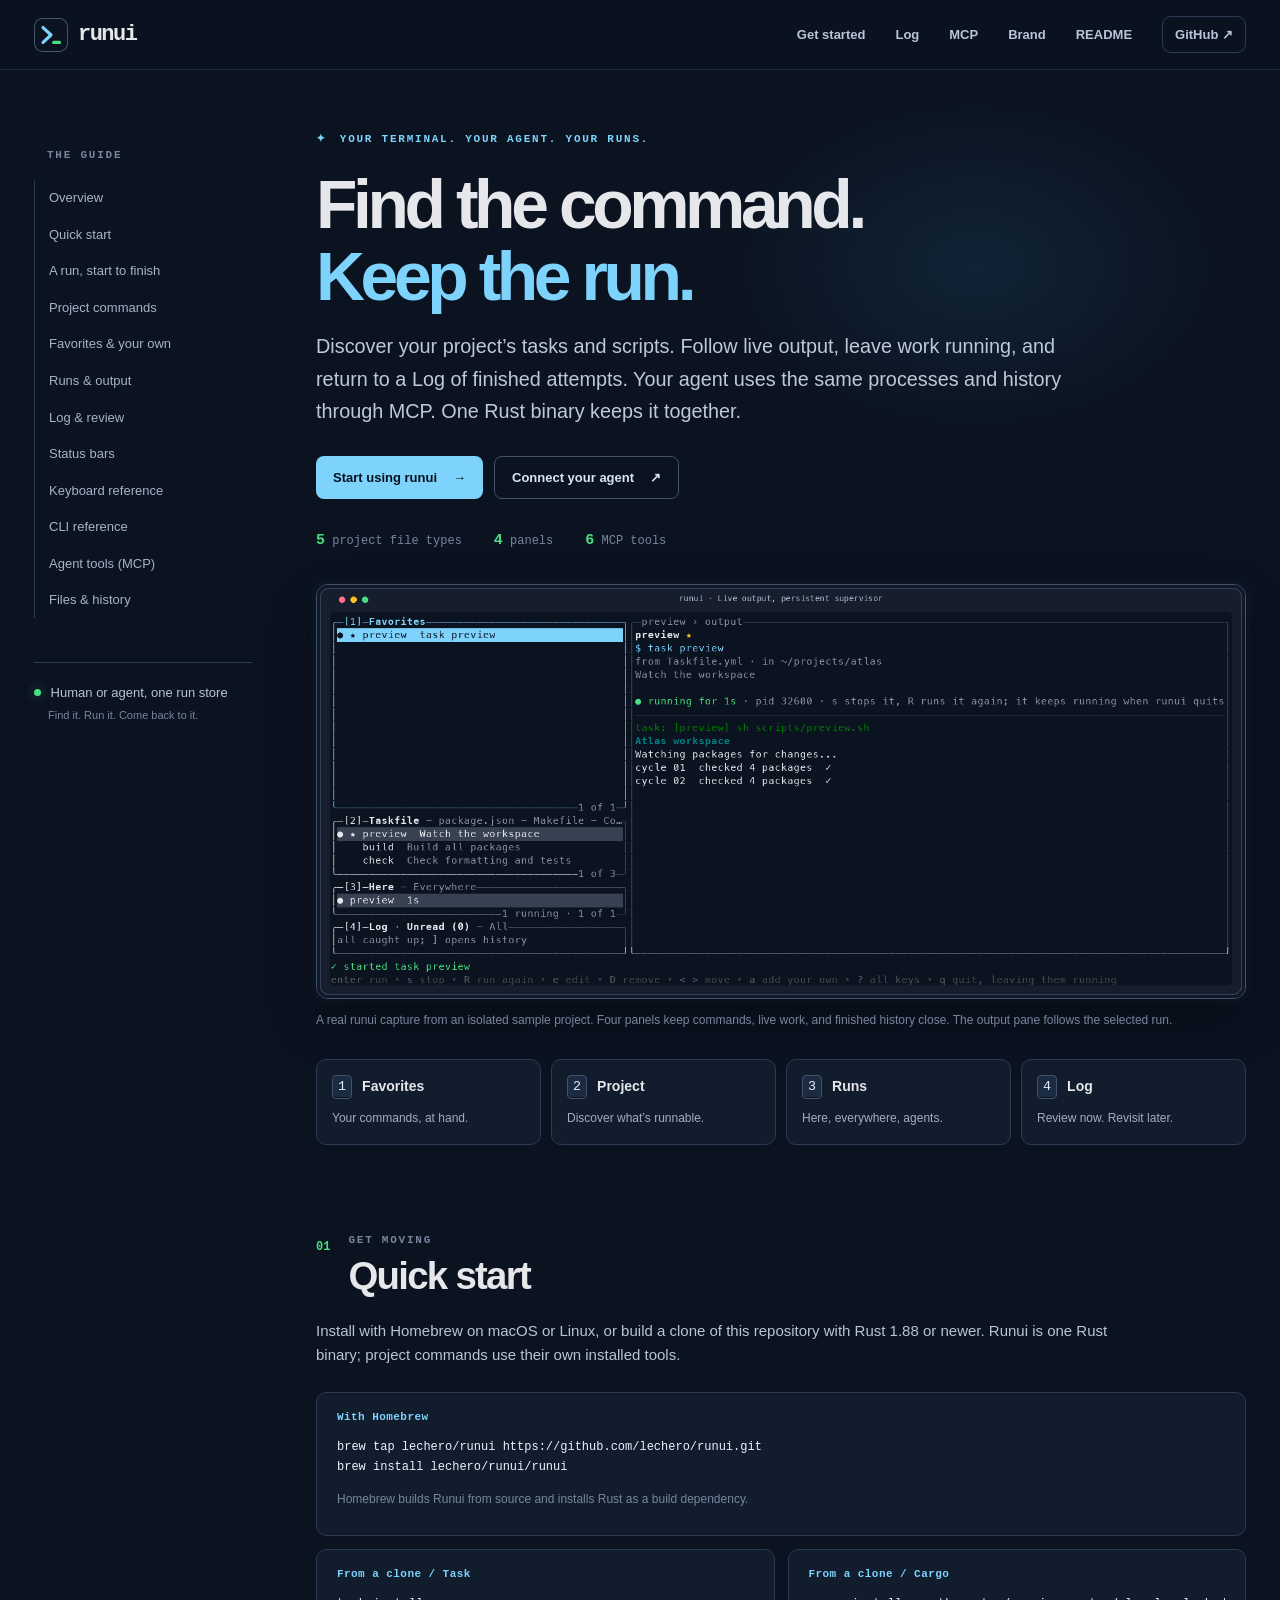
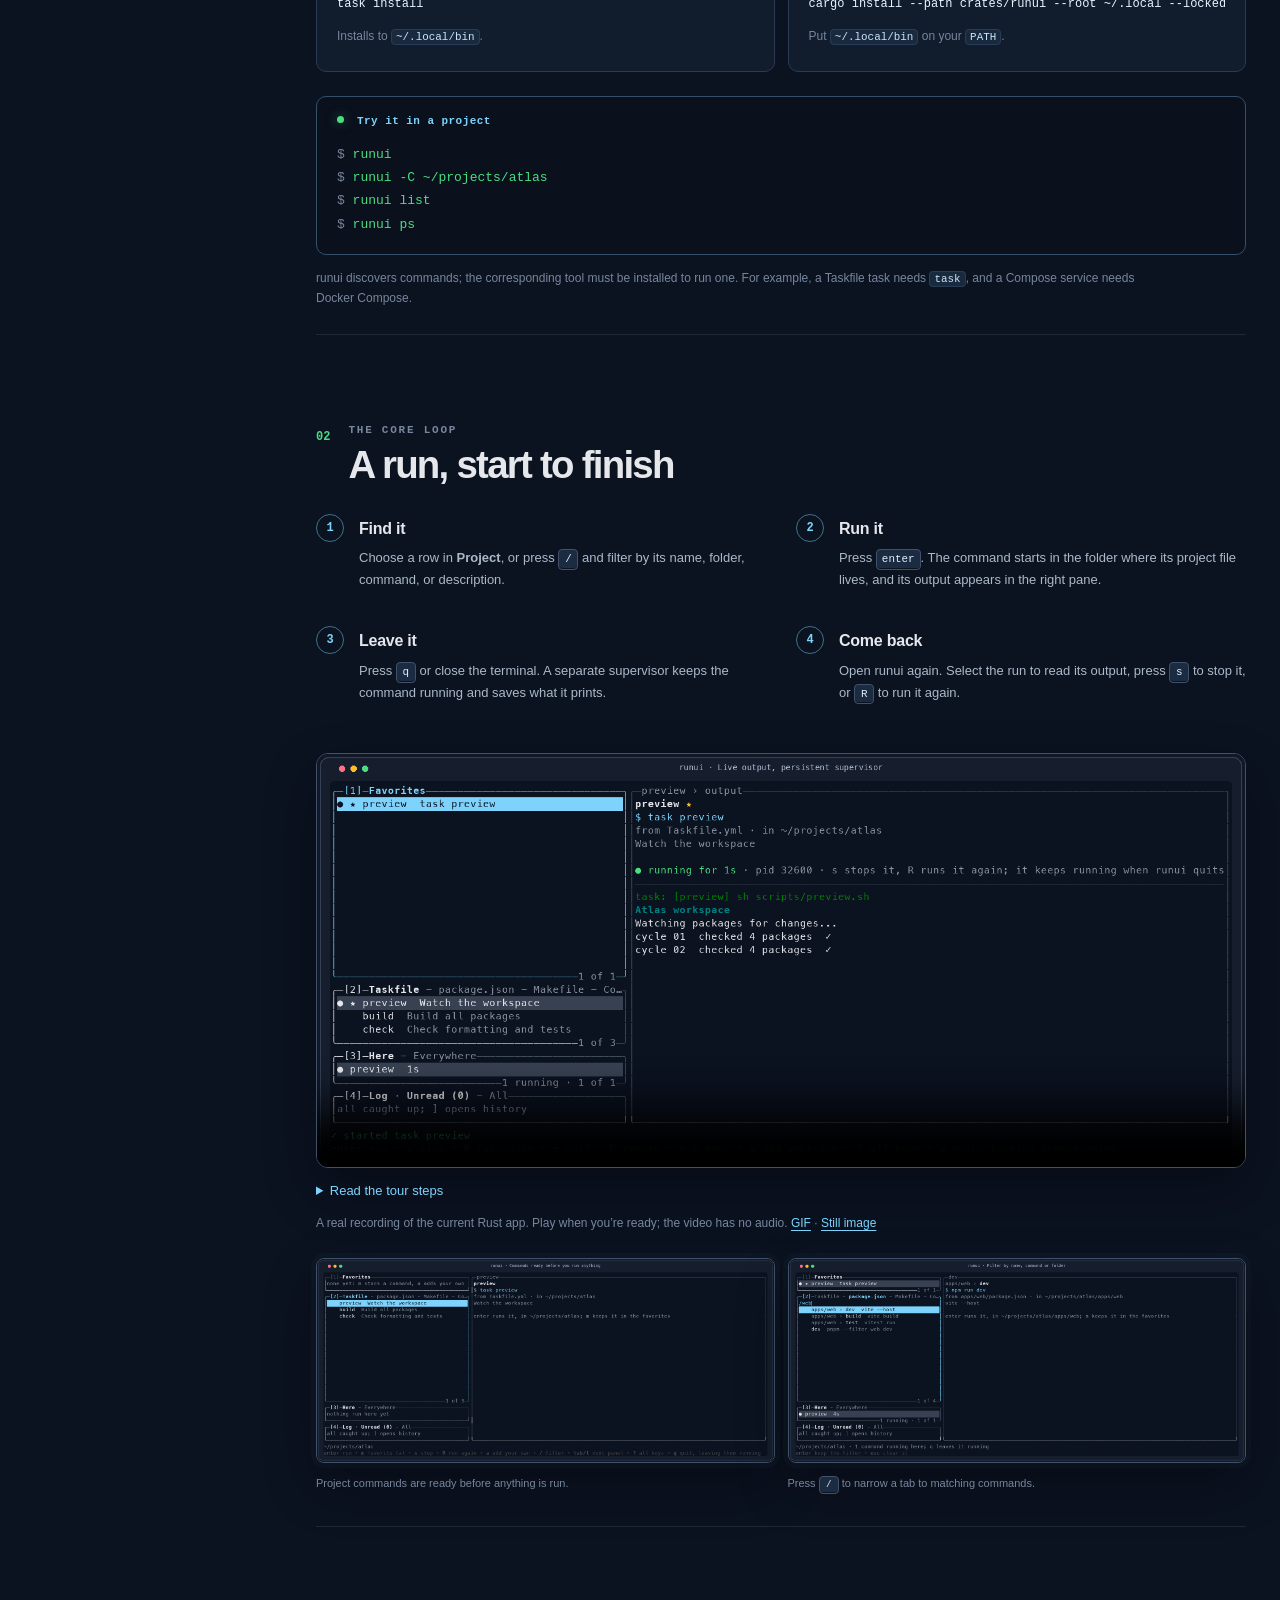
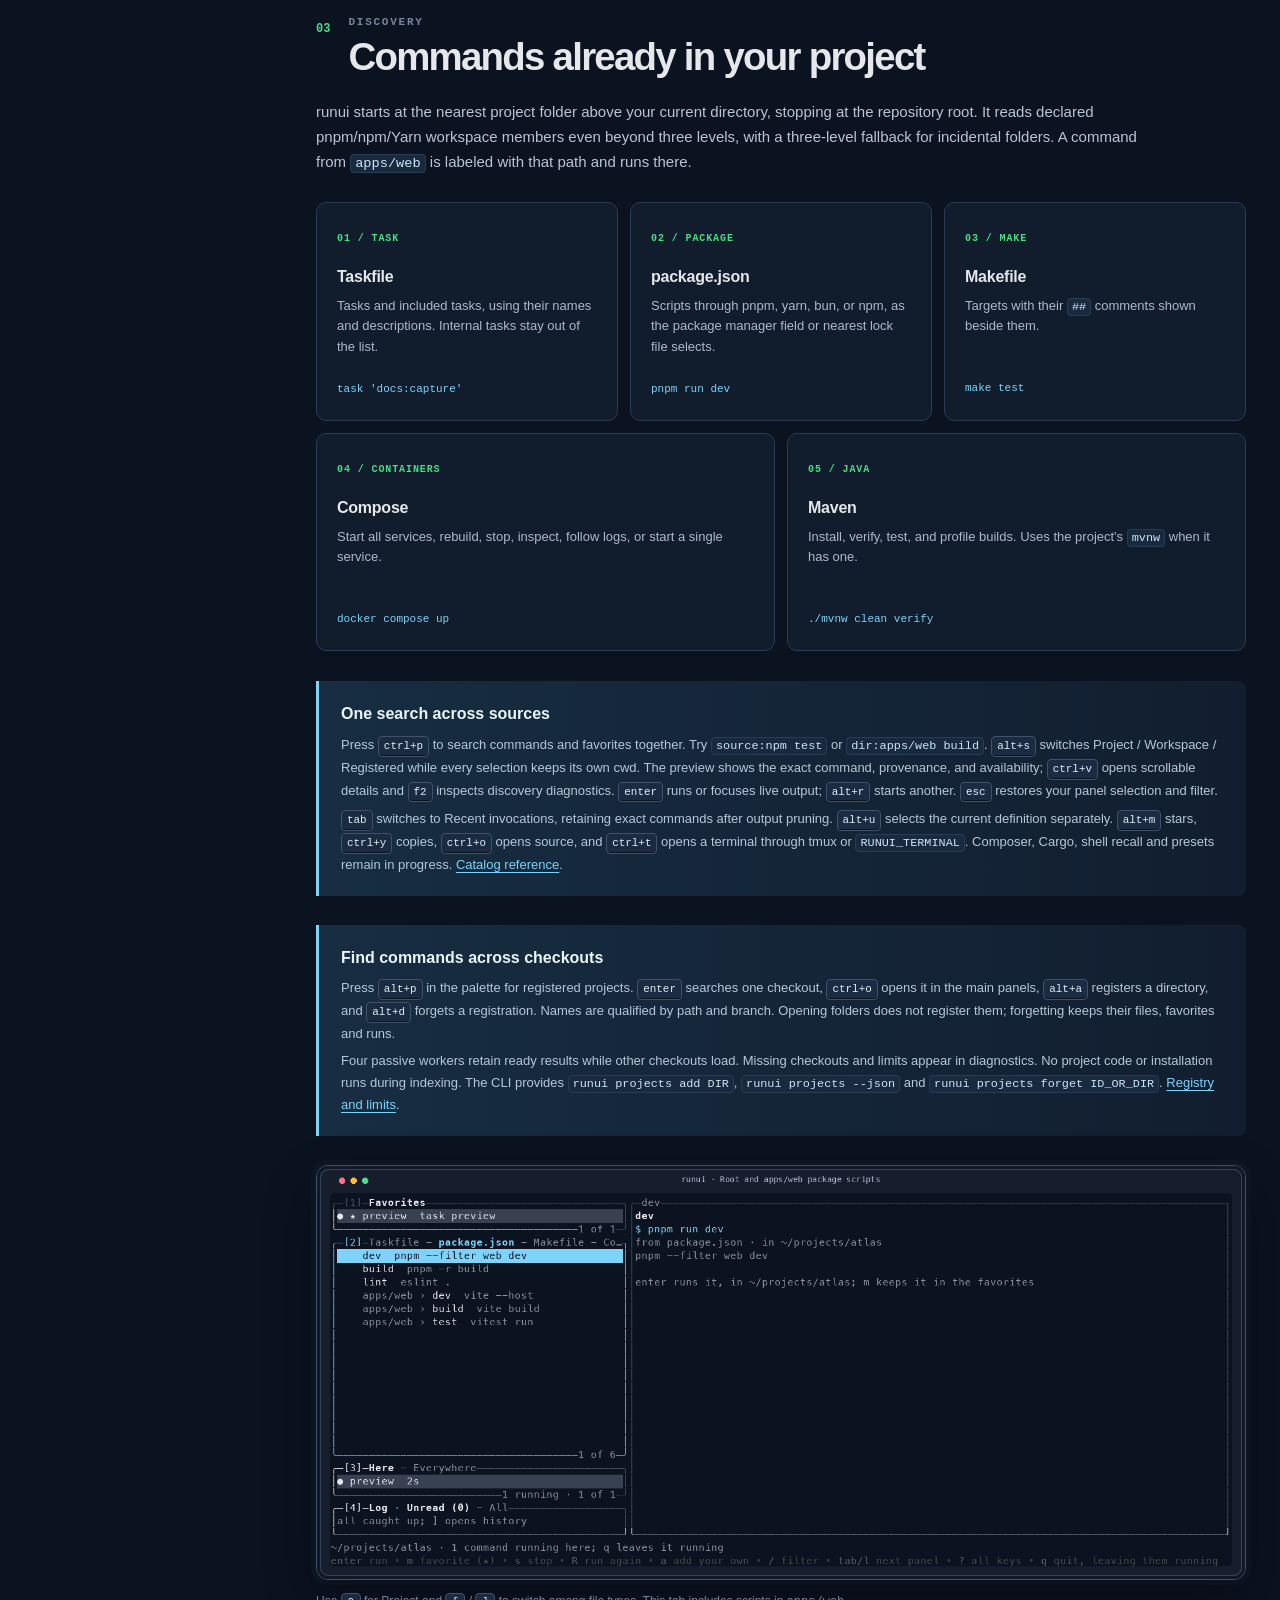
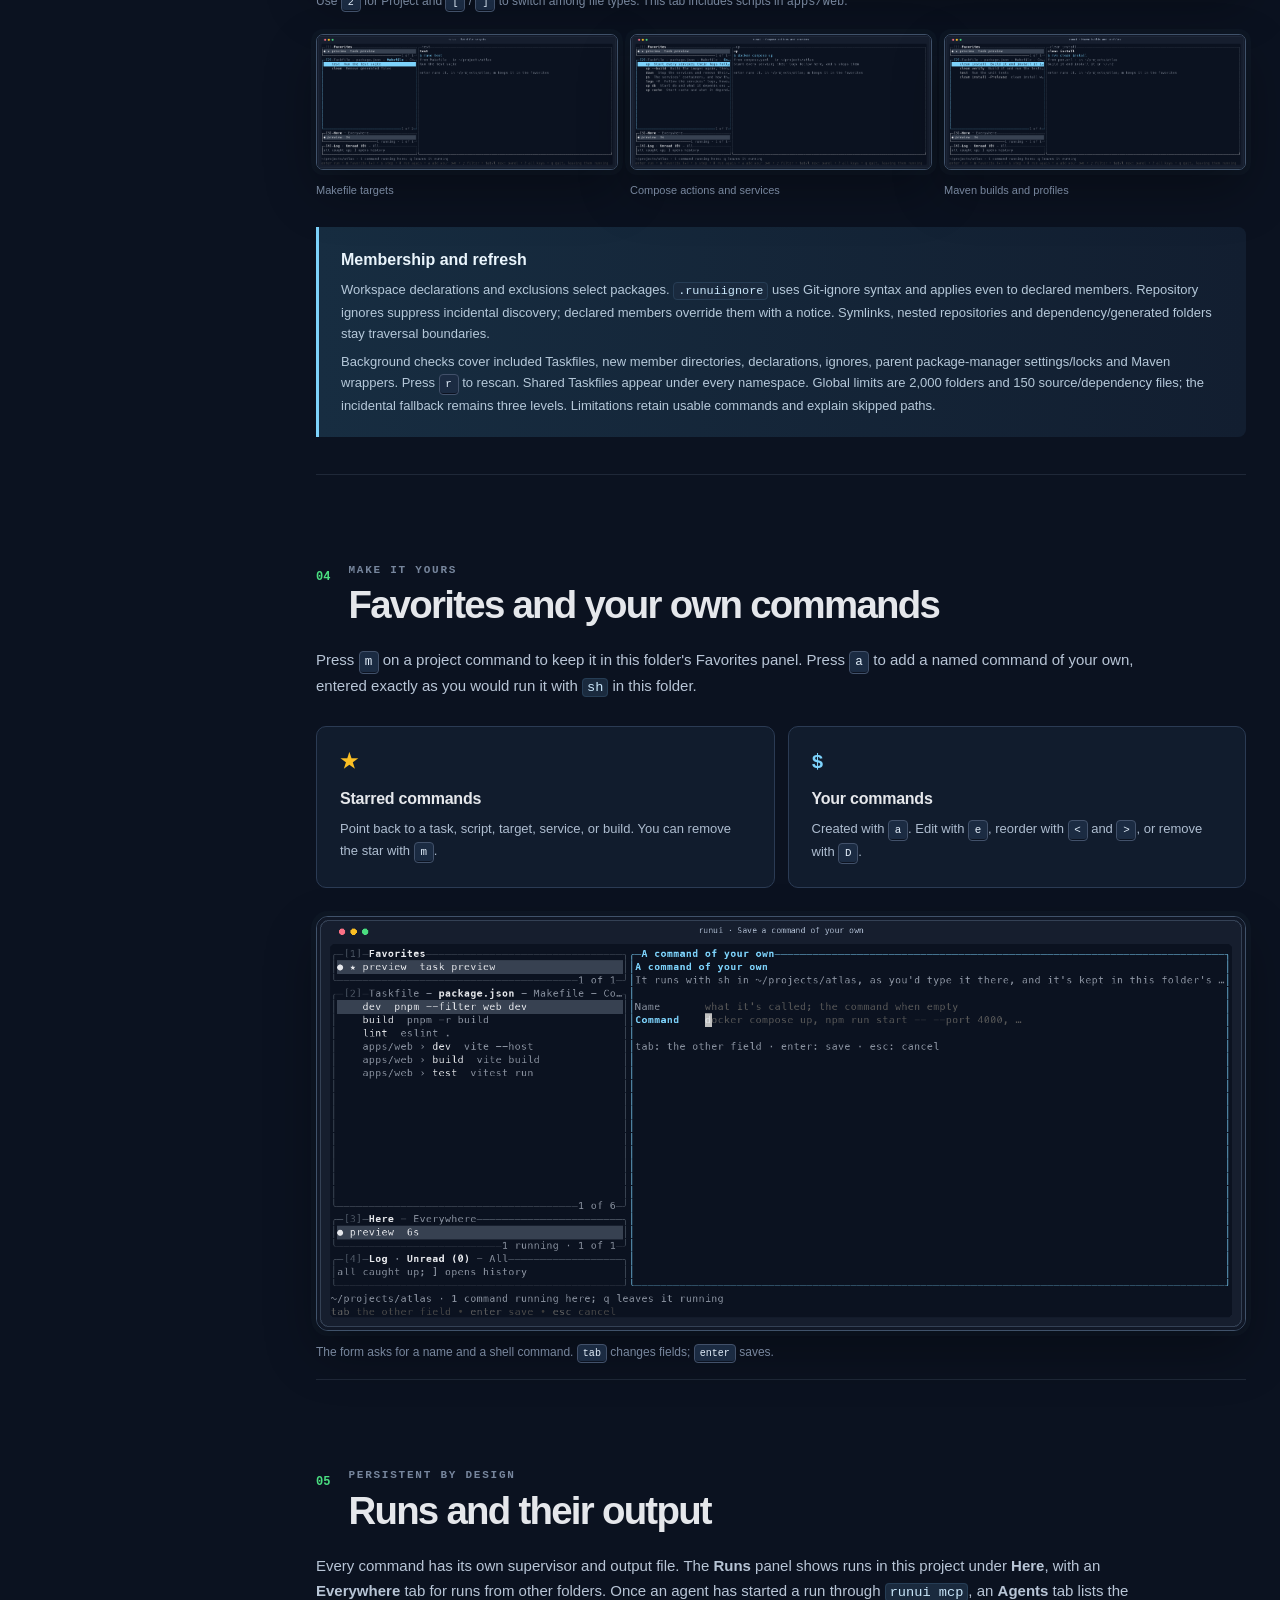
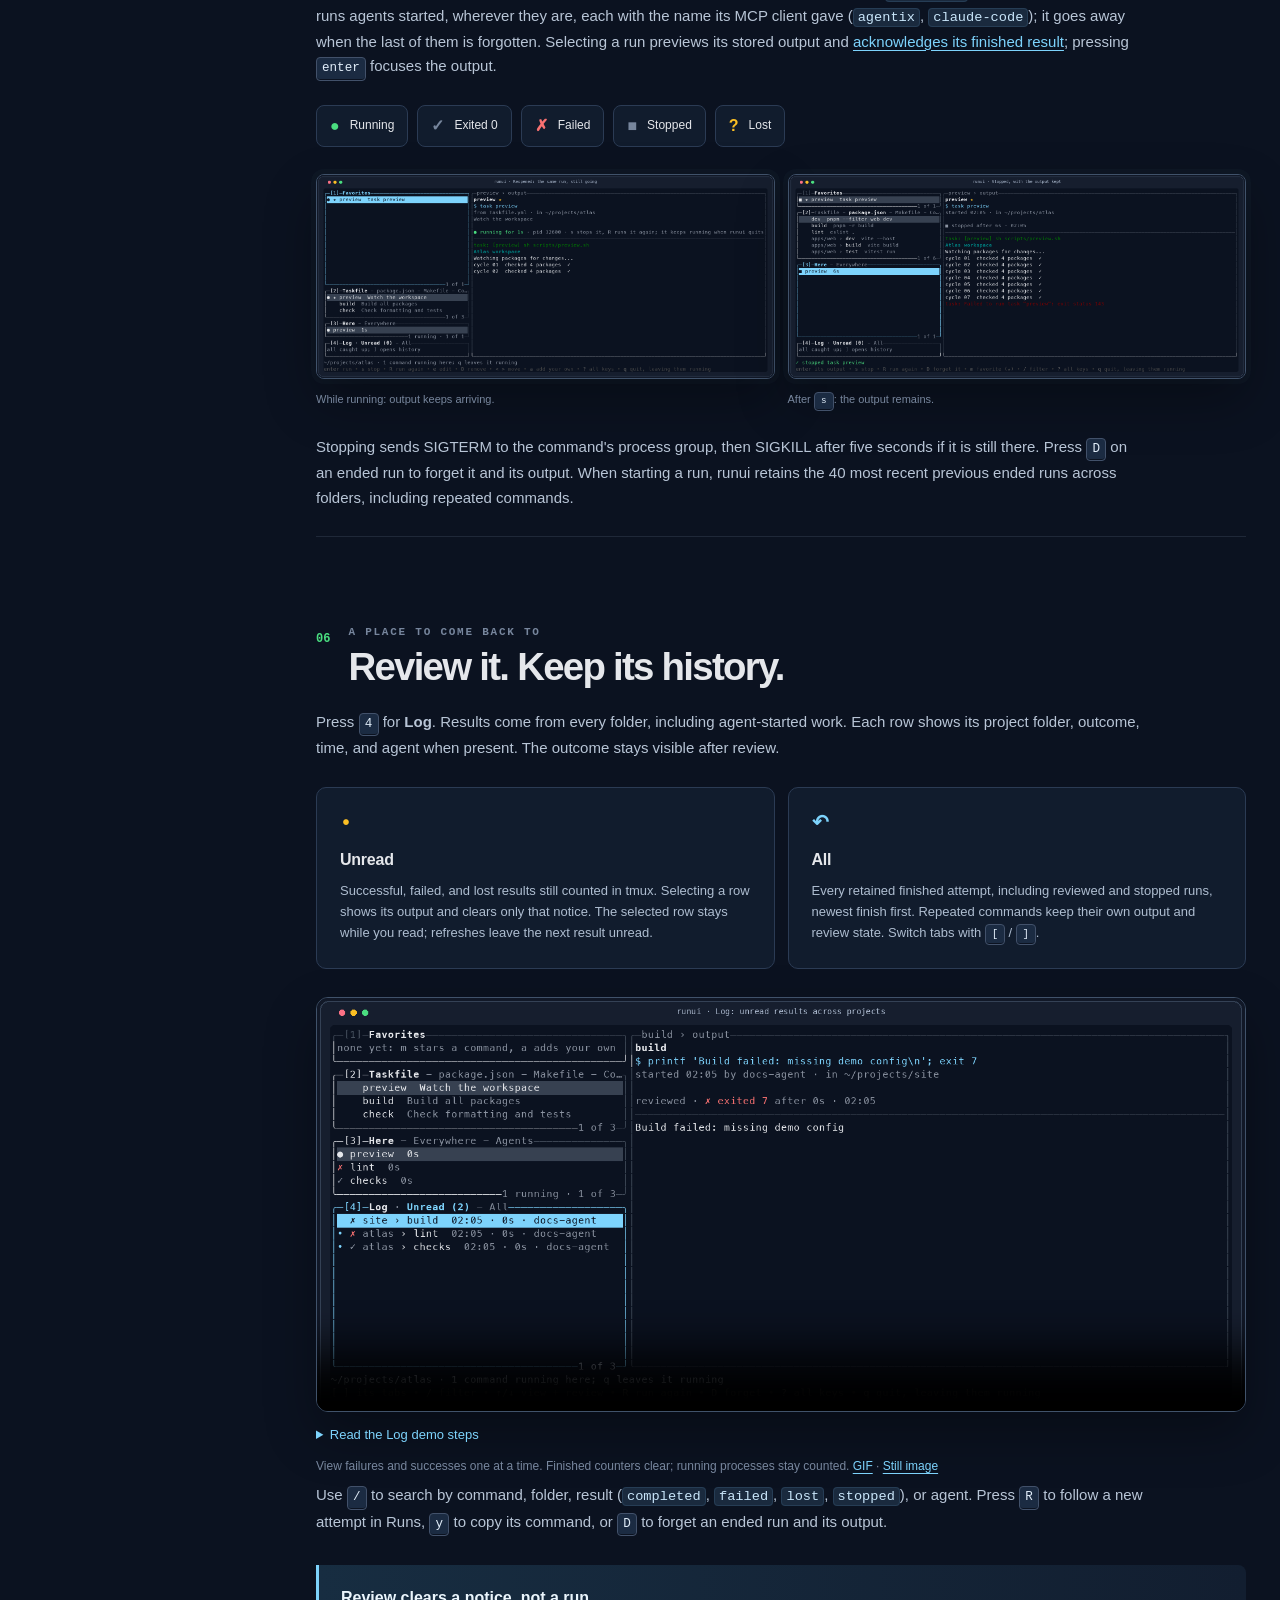
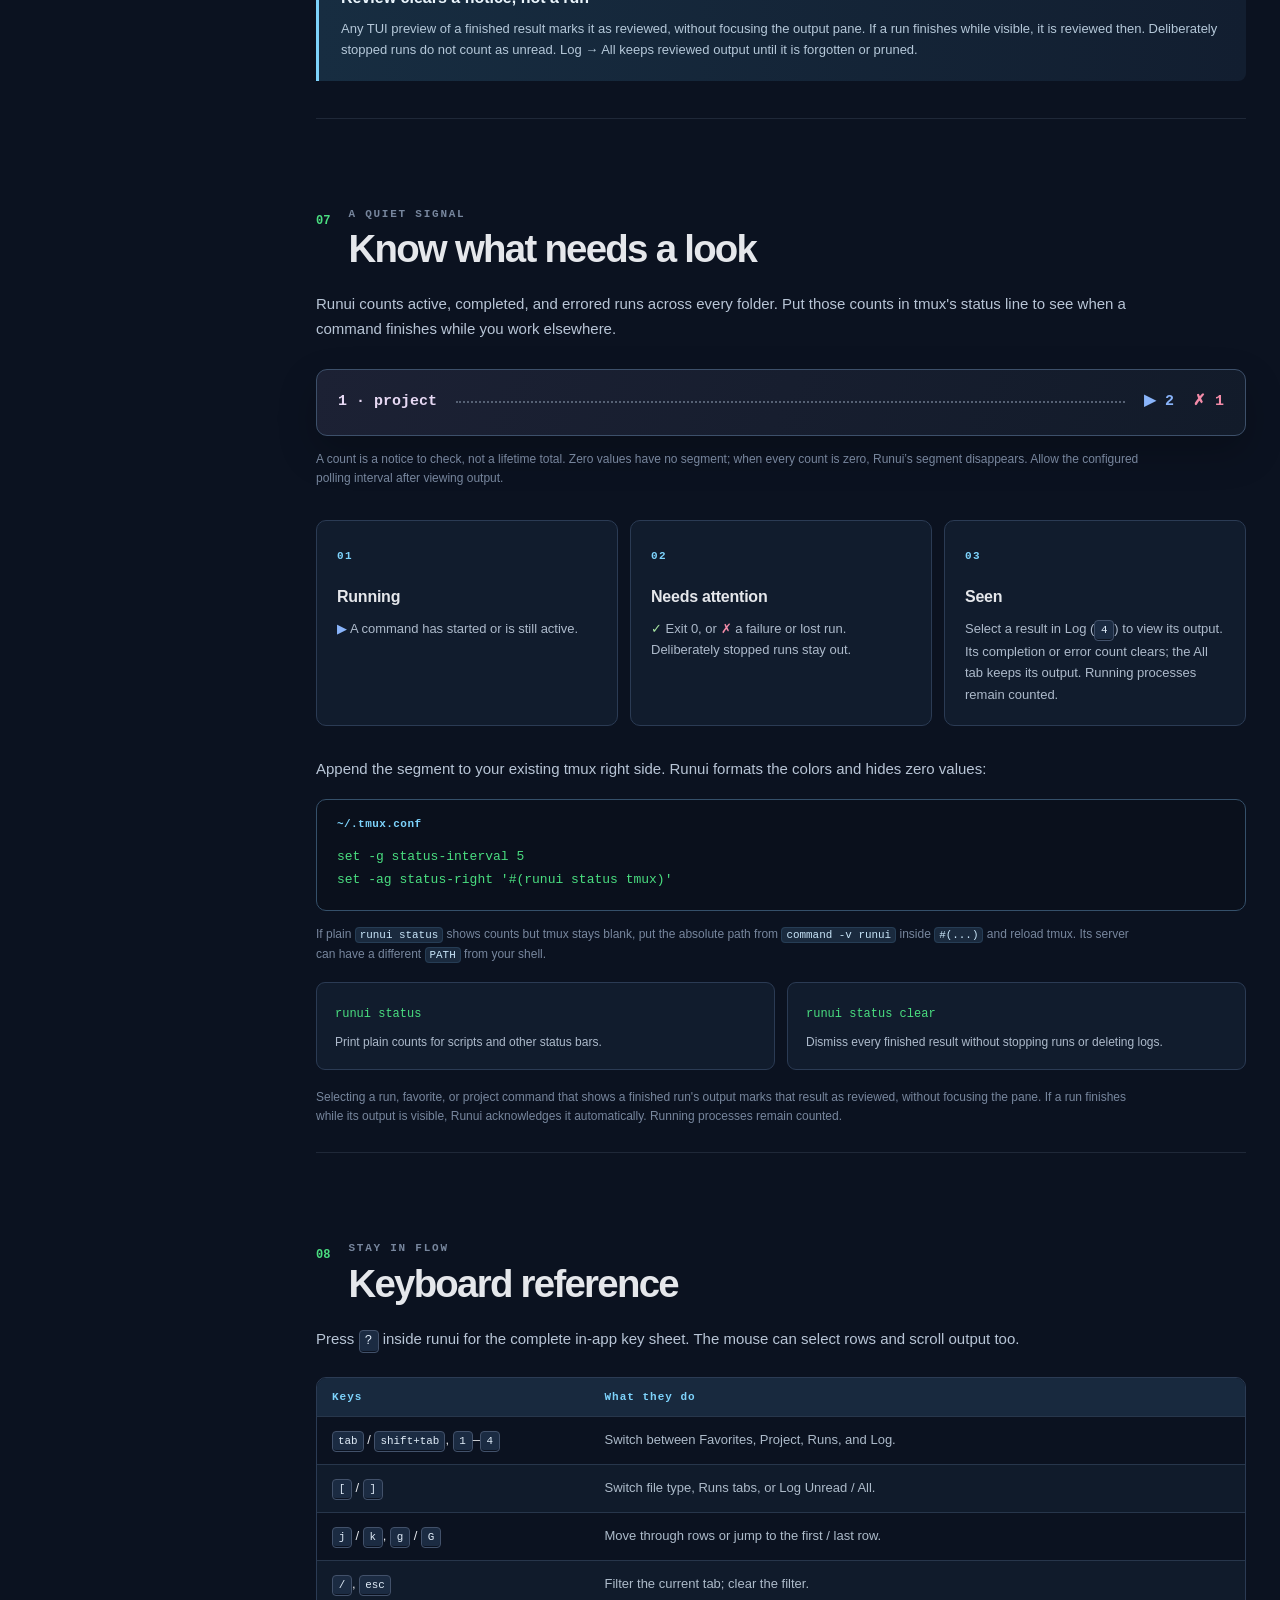
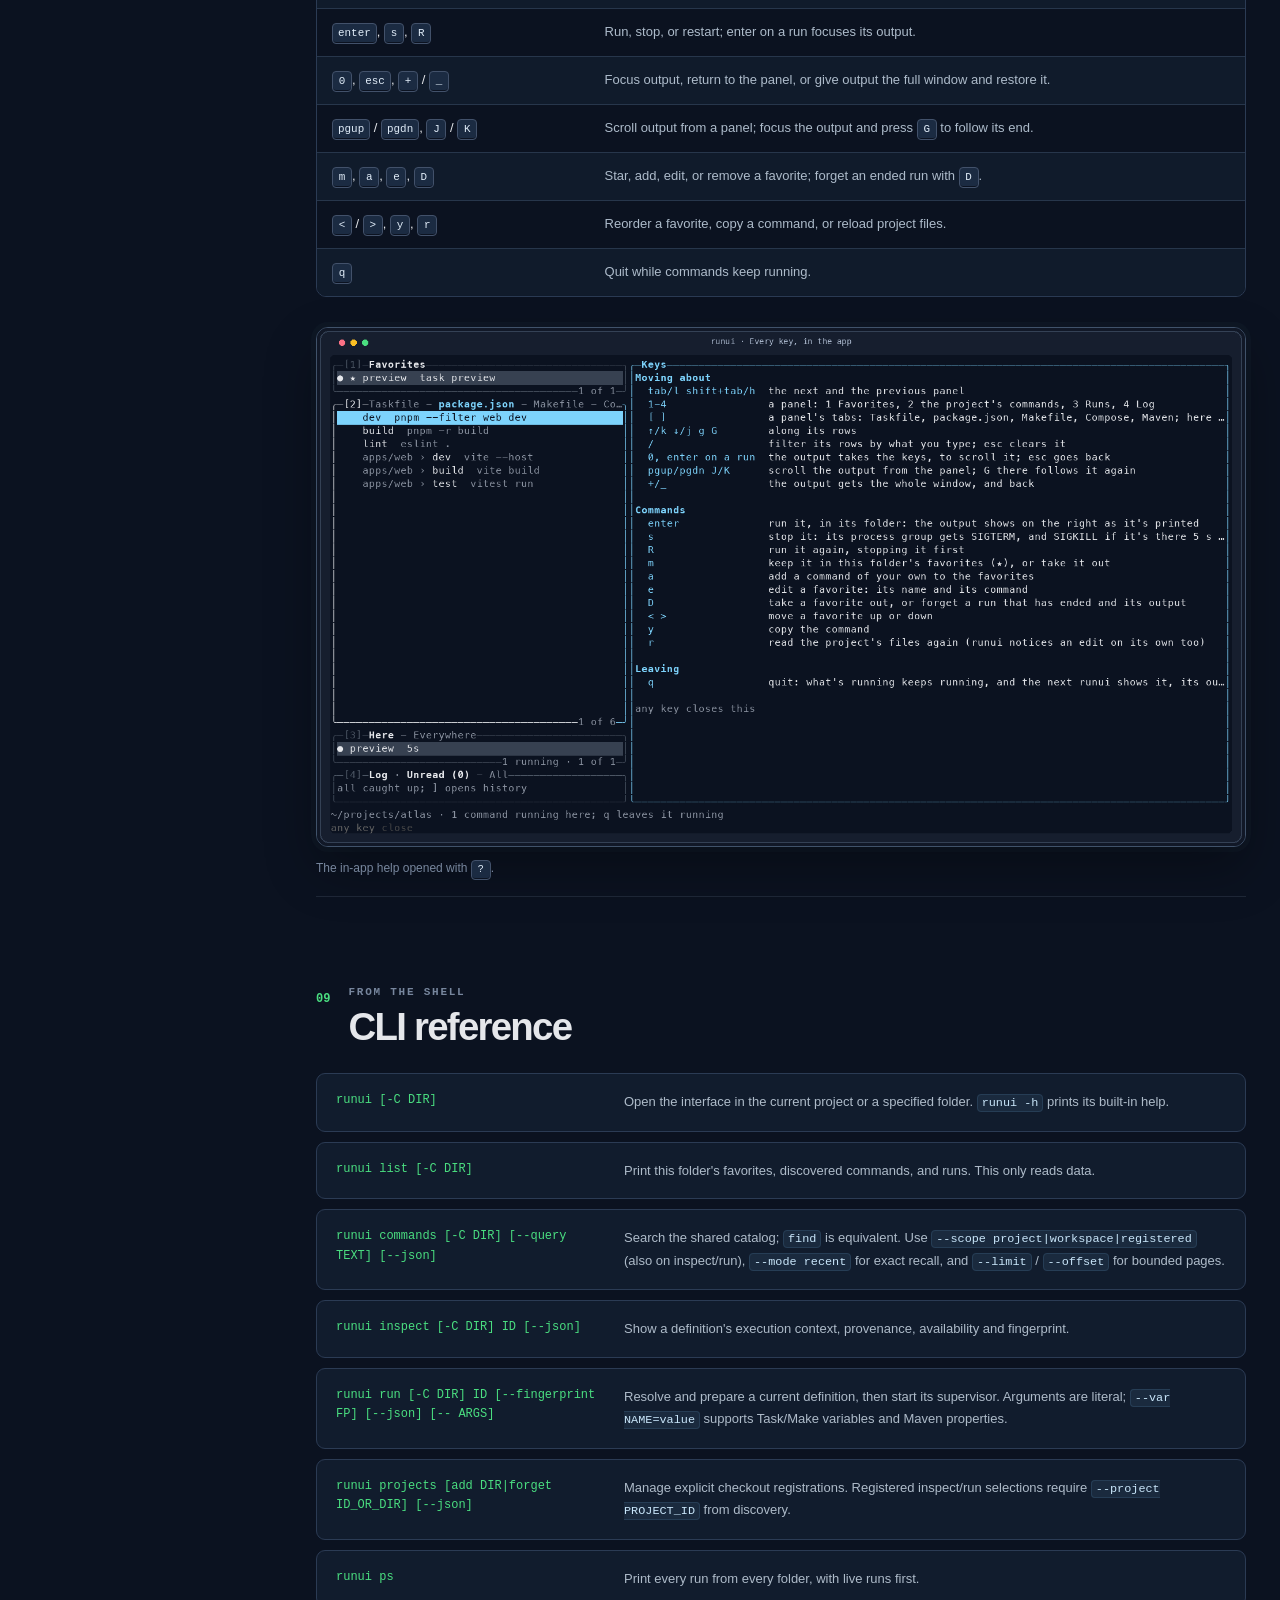
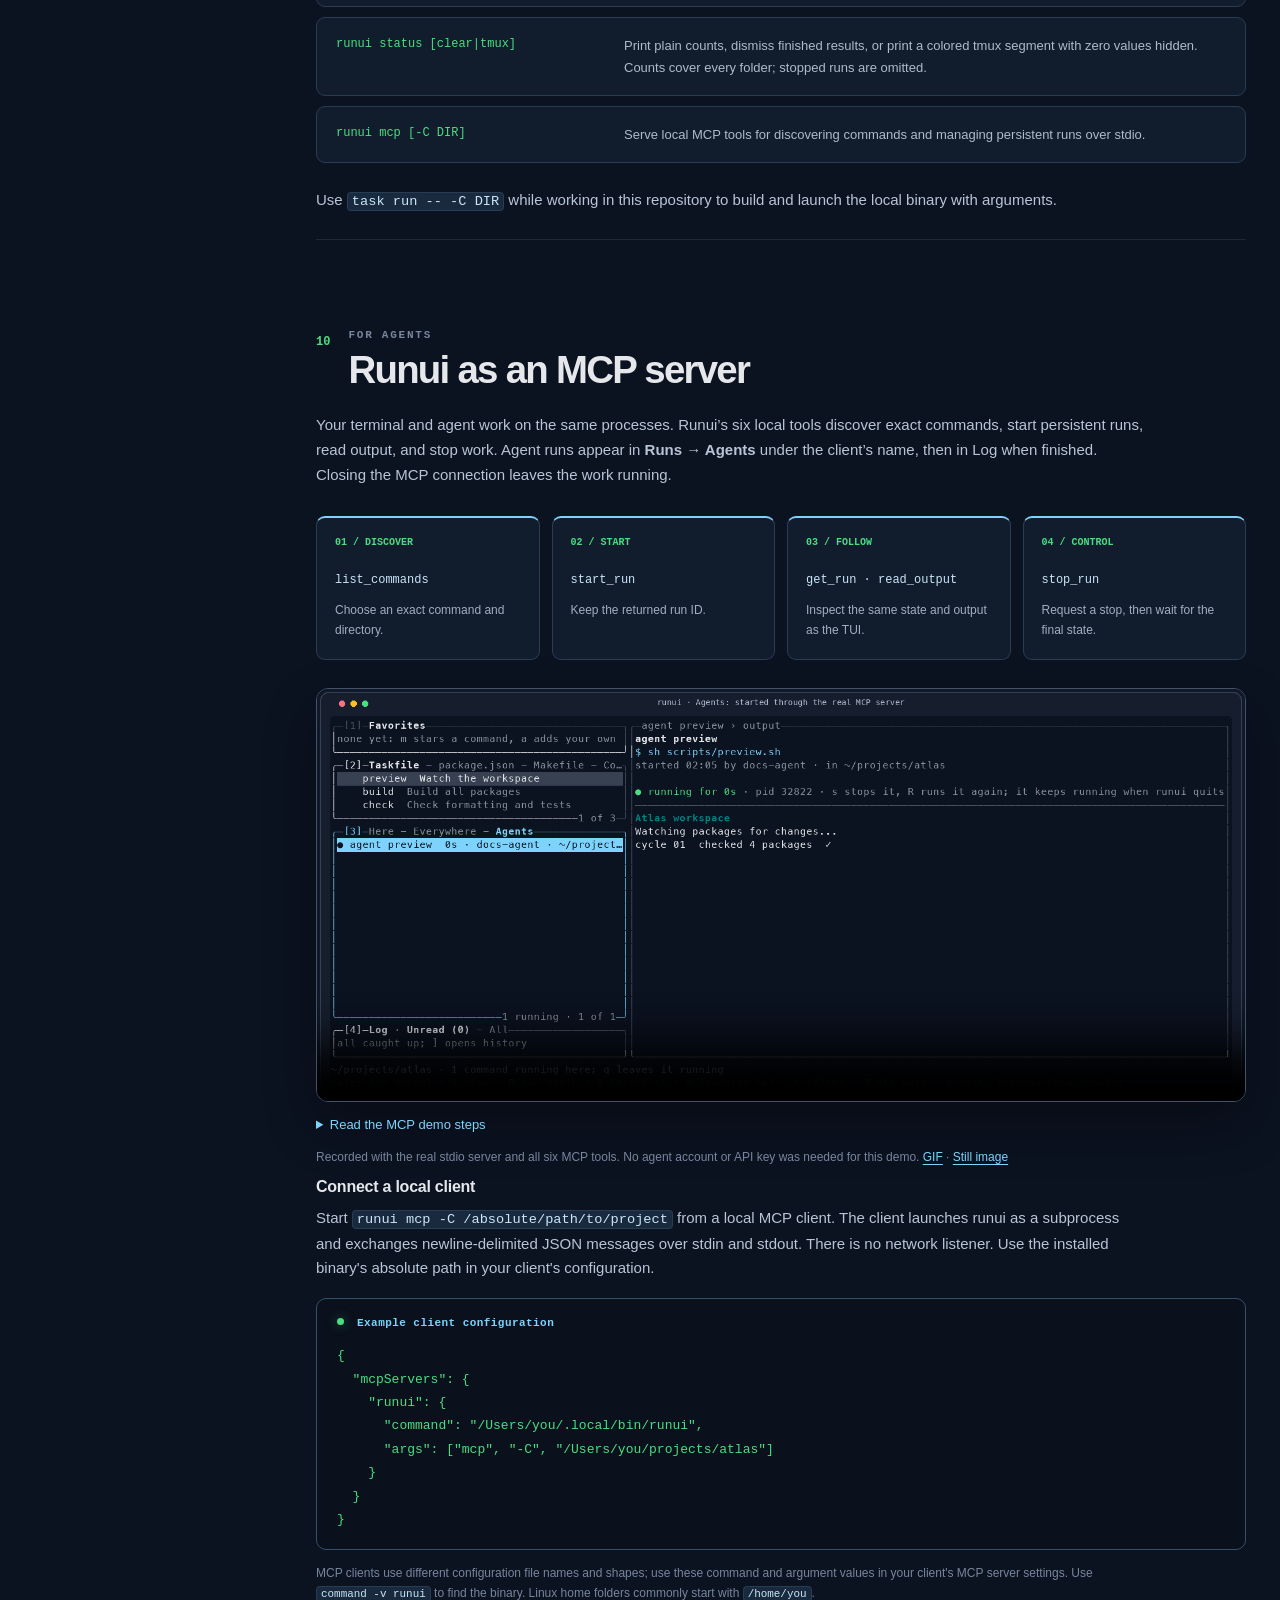
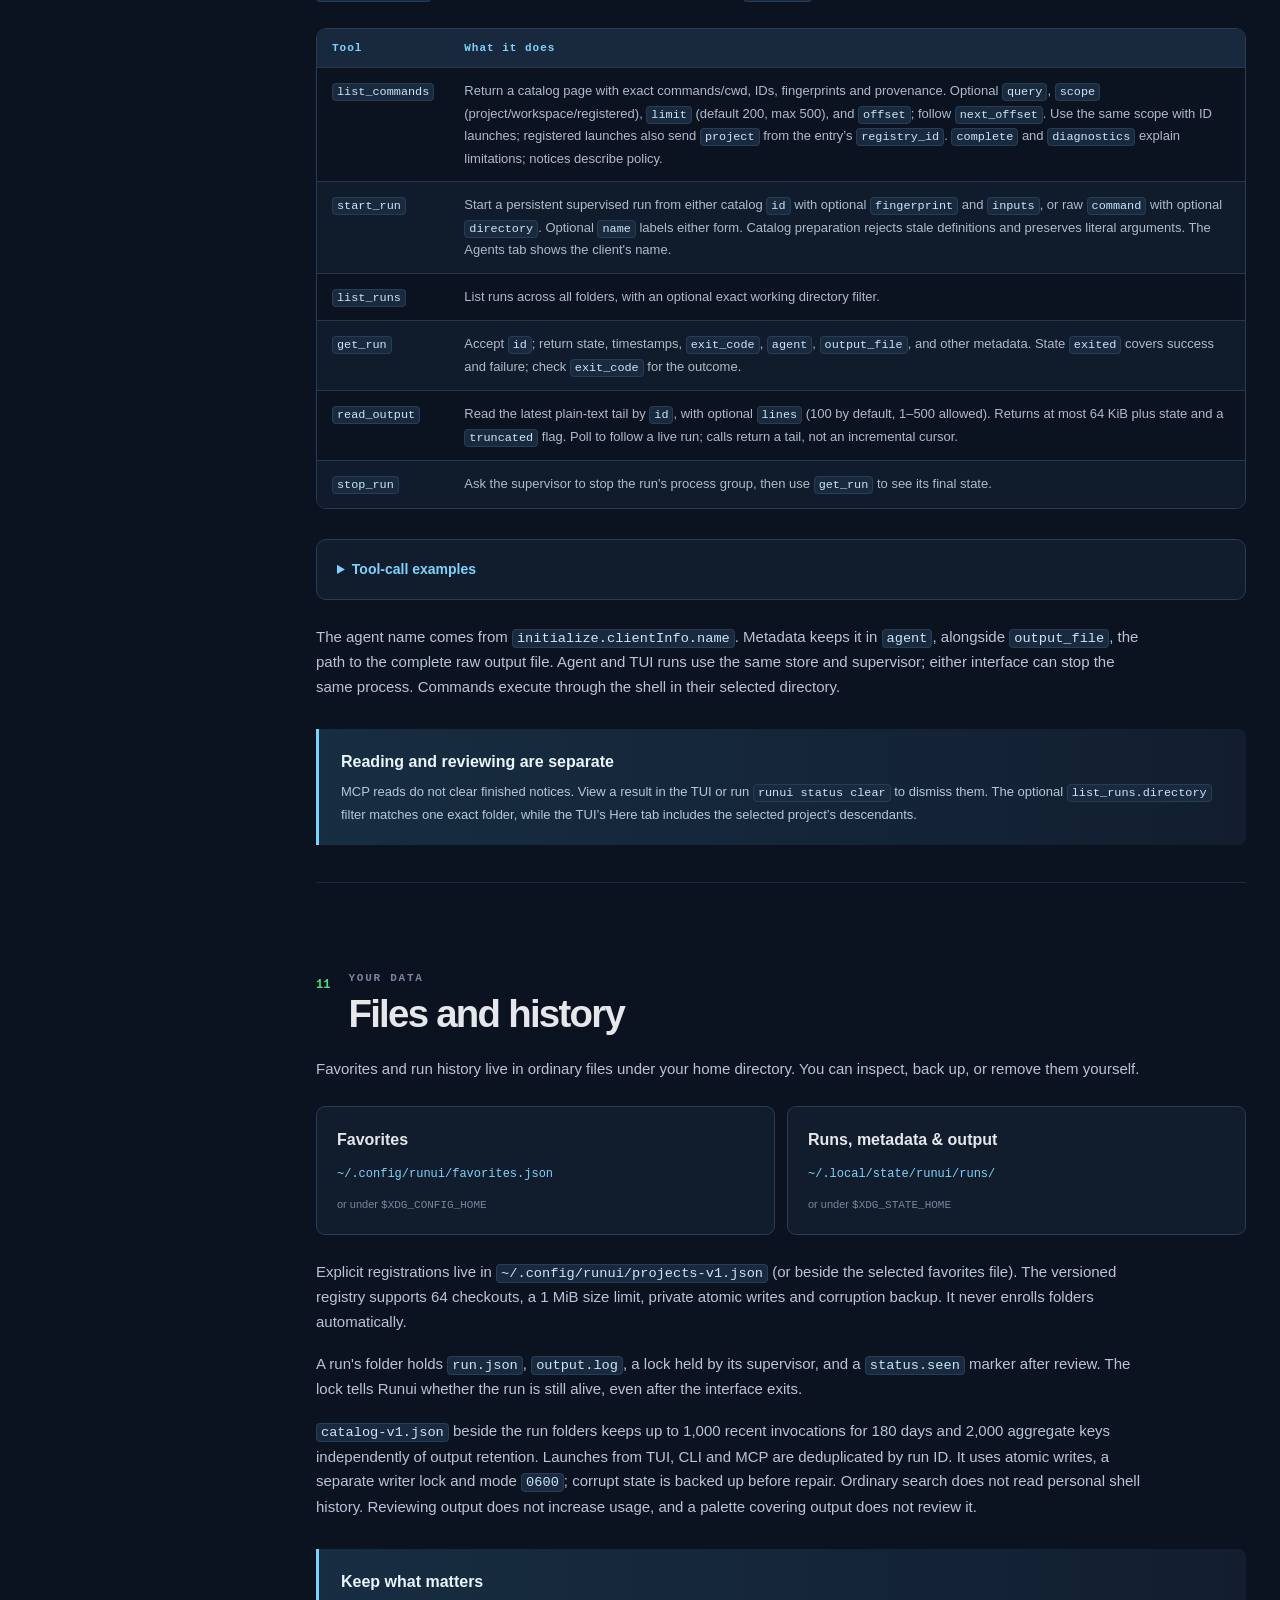
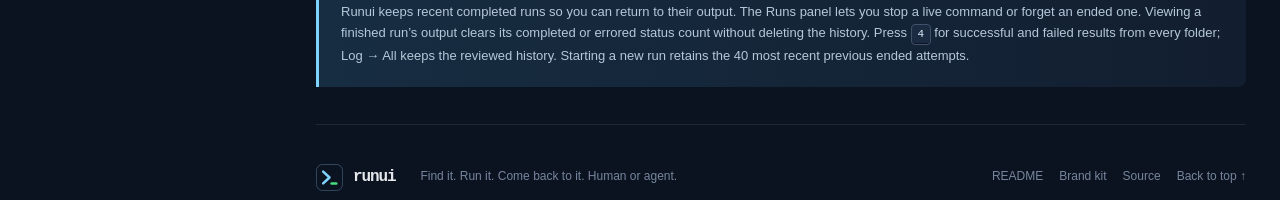
==== commit bb067932: "Merge pull request #15 from lechero/codex/registered-projects feat: find commands across registered " ====
--- a/docs/index.html
+++ b/docs/index.html
@@ -117,7 +117,8 @@
           <article class="source-card"><span class="source-tag">04 / CONTAINERS</span><h3>Compose</h3><p>Start all services, rebuild, stop, inspect, follow logs, or start a single service.</p><code>docker compose up</code></article>
           <article class="source-card"><span class="source-tag">05 / JAVA</span><h3>Maven</h3><p>Install, verify, test, and profile builds. Uses the project's <code>mvnw</code> when it has one.</p><code>./mvnw clean verify</code></article>
         </div>
-        <div class="callout"><strong>One search across sources</strong><p>Press <kbd>ctrl+p</kbd> to search commands and favorites together. Try <code>source:npm test</code> or <code>dir:apps/web build</code>. <kbd>alt+s</kbd> switches Project / Workspace while every selection keeps its own cwd. The preview shows the exact command, provenance, and availability; <kbd>ctrl+v</kbd> opens scrollable details. <kbd>enter</kbd> runs or focuses live output; <kbd>alt+r</kbd> starts another. <kbd>esc</kbd> restores your panel selection and filter.</p><p><kbd>tab</kbd> switches to Recent invocations, retaining exact commands after output pruning. <kbd>alt+u</kbd> selects the current definition separately. <kbd>alt+m</kbd> stars, <kbd>ctrl+y</kbd> copies, <kbd>ctrl+o</kbd> opens source, and <kbd>ctrl+t</kbd> opens a terminal through tmux or <code>RUNUI_TERMINAL</code>. Registered-project search, Composer, Cargo, shell recall and presets remain in progress. <a href="command-catalog.md">Catalog reference</a>.</p></div>
+        <div class="callout"><strong>One search across sources</strong><p>Press <kbd>ctrl+p</kbd> to search commands and favorites together. Try <code>source:npm test</code> or <code>dir:apps/web build</code>. <kbd>alt+s</kbd> switches Project / Workspace / Registered while every selection keeps its own cwd. The preview shows the exact command, provenance, and availability; <kbd>ctrl+v</kbd> opens scrollable details and <kbd>f2</kbd> inspects discovery diagnostics. <kbd>enter</kbd> runs or focuses live output; <kbd>alt+r</kbd> starts another. <kbd>esc</kbd> restores your panel selection and filter.</p><p><kbd>tab</kbd> switches to Recent invocations, retaining exact commands after output pruning. <kbd>alt+u</kbd> selects the current definition separately. <kbd>alt+m</kbd> stars, <kbd>ctrl+y</kbd> copies, <kbd>ctrl+o</kbd> opens source, and <kbd>ctrl+t</kbd> opens a terminal through tmux or <code>RUNUI_TERMINAL</code>. Composer, Cargo, shell recall and presets remain in progress. <a href="command-catalog.md">Catalog reference</a>.</p></div>
+        <div class="callout"><strong>Find commands across checkouts</strong><p>Press <kbd>alt+p</kbd> in the palette for registered projects. <kbd>enter</kbd> searches one checkout, <kbd>ctrl+o</kbd> opens it in the main panels, <kbd>alt+a</kbd> registers a directory, and <kbd>alt+d</kbd> forgets a registration. Names are qualified by path and branch. Opening folders does not register them; forgetting keeps their files, favorites and runs.</p><p>Four passive workers retain ready results while other checkouts load. Missing checkouts and limits appear in diagnostics. No project code or installation runs during indexing. The CLI provides <code>runui projects add DIR</code>, <code>runui projects --json</code> and <code>runui projects forget ID_OR_DIR</code>. <a href="command-catalog.md#registered-projects">Registry and limits</a>.</p></div>
         <figure class="screen"><a href="assets/scripts.png" aria-label="Open full-size screenshot of package scripts"><img src="assets/scripts.png" width="1610" height="716" alt="Project panel on the package.json tab, showing root scripts and scripts from apps/web" loading="lazy"></a><figcaption>Use <kbd>2</kbd> for Project and <kbd>[</kbd> / <kbd>]</kbd> to switch among file types. This tab includes scripts in <code>apps/web</code>.</figcaption></figure>
         <div class="source-shots"><figure class="screen"><a href="assets/makefile.png" aria-label="Open full-size Makefile screenshot"><img src="assets/makefile.png" width="1610" height="716" alt="Project panel listing Make targets and their comments" loading="lazy"></a><figcaption>Makefile targets</figcaption></figure><figure class="screen"><a href="assets/compose.png" aria-label="Open full-size Compose screenshot"><img src="assets/compose.png" width="1610" height="716" alt="Project panel listing Compose actions and services" loading="lazy"></a><figcaption>Compose actions and services</figcaption></figure><figure class="screen"><a href="assets/maven.png" aria-label="Open full-size Maven screenshot"><img src="assets/maven.png" width="1610" height="716" alt="Project panel listing Maven goals and a profile build" loading="lazy"></a><figcaption>Maven builds and profiles</figcaption></figure></div>
         <div class="callout"><strong>Membership and refresh</strong><p>Workspace declarations and exclusions select packages. <code>.runuiignore</code> uses Git-ignore syntax and applies even to declared members. Repository ignores suppress incidental discovery; declared members override them with a notice. Symlinks, nested repositories and dependency/generated folders stay traversal boundaries.</p><p>Background checks cover included Taskfiles, new member directories, declarations, ignores, parent package-manager settings/locks and Maven wrappers. Press <kbd>r</kbd> to rescan. Shared Taskfiles appear under every namespace. Global limits are 2,000 folders and 150 source/dependency files; the incidental fallback remains three levels. Limitations retain usable commands and explain skipped paths.</p></div>
@@ -200,9 +201,10 @@
         <div class="cli-list">
           <div><code>runui [-C DIR]</code><p>Open the interface in the current project or a specified folder. <code>runui -h</code> prints its built-in help.</p></div>
           <div><code>runui list [-C DIR]</code><p>Print this folder's favorites, discovered commands, and runs. This only reads data.</p></div>
-          <div><code>runui commands [-C DIR] [--query TEXT] [--json]</code><p>Search the shared catalog; <code>find</code> is equivalent. Use <code>--scope project|workspace</code> (also on inspect/run), <code>--mode recent</code> for exact recall, and <code>--limit</code> / <code>--offset</code> for bounded pages.</p></div>
+          <div><code>runui commands [-C DIR] [--query TEXT] [--json]</code><p>Search the shared catalog; <code>find</code> is equivalent. Use <code>--scope project|workspace|registered</code> (also on inspect/run), <code>--mode recent</code> for exact recall, and <code>--limit</code> / <code>--offset</code> for bounded pages.</p></div>
           <div><code>runui inspect [-C DIR] ID [--json]</code><p>Show a definition's execution context, provenance, availability and fingerprint.</p></div>
           <div><code>runui run [-C DIR] ID [--fingerprint FP] [--json] [-- ARGS]</code><p>Resolve and prepare a current definition, then start its supervisor. Arguments are literal; <code>--var NAME=value</code> supports Task/Make variables and Maven properties.</p></div>
+          <div><code>runui projects [add DIR|forget ID_OR_DIR] [--json]</code><p>Manage explicit checkout registrations. Registered inspect/run selections require <code>--project PROJECT_ID</code> from discovery.</p></div>
           <div><code>runui ps</code><p>Print every run from every folder, with live runs first.</p></div>
           <div><code>runui status [clear|tmux]</code><p>Print plain counts, dismiss finished results, or print a colored tmux segment with zero values hidden. Counts cover every folder; stopped runs are omitted.</p></div>
           <div><code>runui mcp [-C DIR]</code><p>Serve local MCP tools for discovering commands and managing persistent runs over stdio.</p></div>
@@ -236,7 +238,7 @@
 }</code></pre></div>
         <p class="fine-print">MCP clients use different configuration file names and shapes; use these command and argument values in your client's MCP server settings. Use <code>command -v runui</code> to find the binary. Linux home folders commonly start with <code>/home/you</code>.</p>
         <div class="table-wrap"><table><thead><tr><th scope="col">Tool</th><th scope="col">What it does</th></tr></thead><tbody>
-          <tr><td><code>list_commands</code></td><td>Return a catalog page with exact commands/cwd, IDs, fingerprints and provenance. Optional <code>query</code>, <code>scope</code> (project/workspace), <code>limit</code> (default 200, max 500), and <code>offset</code>; follow <code>next_offset</code>. Use the same scope with ID launches. <code>complete</code> and <code>diagnostics</code> explain limitations; notices describe policy.</td></tr>
+          <tr><td><code>list_commands</code></td><td>Return a catalog page with exact commands/cwd, IDs, fingerprints and provenance. Optional <code>query</code>, <code>scope</code> (project/workspace/registered), <code>limit</code> (default 200, max 500), and <code>offset</code>; follow <code>next_offset</code>. Use the same scope with ID launches; registered launches also send <code>project</code> from the entry’s <code>registry_id</code>. <code>complete</code> and <code>diagnostics</code> explain limitations; notices describe policy.</td></tr>
           <tr><td><code>start_run</code></td><td>Start a persistent supervised run from either catalog <code>id</code> with optional <code>fingerprint</code> and <code>inputs</code>, or raw <code>command</code> with optional <code>directory</code>. Optional <code>name</code> labels either form. Catalog preparation rejects stale definitions and preserves literal arguments. The Agents tab shows the client's name.</td></tr>
           <tr><td><code>list_runs</code></td><td>List runs across all folders, with an optional exact working directory filter.</td></tr>
           <tr><td><code>get_run</code></td><td>Accept <code>id</code>; return state, timestamps, <code>exit_code</code>, <code>agent</code>, <code>output_file</code>, and other metadata. State <code>exited</code> covers success and failure; check <code>exit_code</code> for the outcome.</td></tr>
@@ -271,6 +273,7 @@
         <div class="section-head"><span class="section-number">11</span><div><p class="section-kicker">YOUR DATA</p><h2 id="files-title">Files and history</h2></div></div>
         <p>Favorites and run history live in ordinary files under your home directory. You can inspect, back up, or remove them yourself.</p>
         <div class="file-list"><div><span>Favorites</span><code>~/.config/runui/favorites.json</code><small>or under <code>$XDG_CONFIG_HOME</code></small></div><div><span>Runs, metadata &amp; output</span><code>~/.local/state/runui/runs/</code><small>or under <code>$XDG_STATE_HOME</code></small></div></div>
+        <p>Explicit registrations live in <code>~/.config/runui/projects-v1.json</code> (or beside the selected favorites file). The versioned registry supports 64 checkouts, a 1 MiB size limit, private atomic writes and corruption backup. It never enrolls folders automatically.</p>
         <p>A run's folder holds <code>run.json</code>, <code>output.log</code>, a lock held by its supervisor, and a <code>status.seen</code> marker after review. The lock tells Runui whether the run is still alive, even after the interface exits.</p>
         <p><code>catalog-v1.json</code> beside the run folders keeps up to 1,000 recent invocations for 180 days and 2,000 aggregate keys independently of output retention. Launches from TUI, CLI and MCP are deduplicated by run ID. It uses atomic writes, a separate writer lock and mode <code>0600</code>; corrupt state is backed up before repair. Ordinary search does not read personal shell history. Reviewing output does not increase usage, and a palette covering output does not review it.</p>
         <div class="callout"><strong>Keep what matters</strong><p>Runui keeps recent completed runs so you can return to their output. The Runs panel lets you stop a live command or forget an ended one. Viewing a finished run’s output clears its completed or errored status count without deleting the history. Press <kbd>4</kbd> for successful and failed results from every folder; Log → All keeps the reviewed history. Starting a new run retains the 40 most recent previous ended attempts.</p></div>
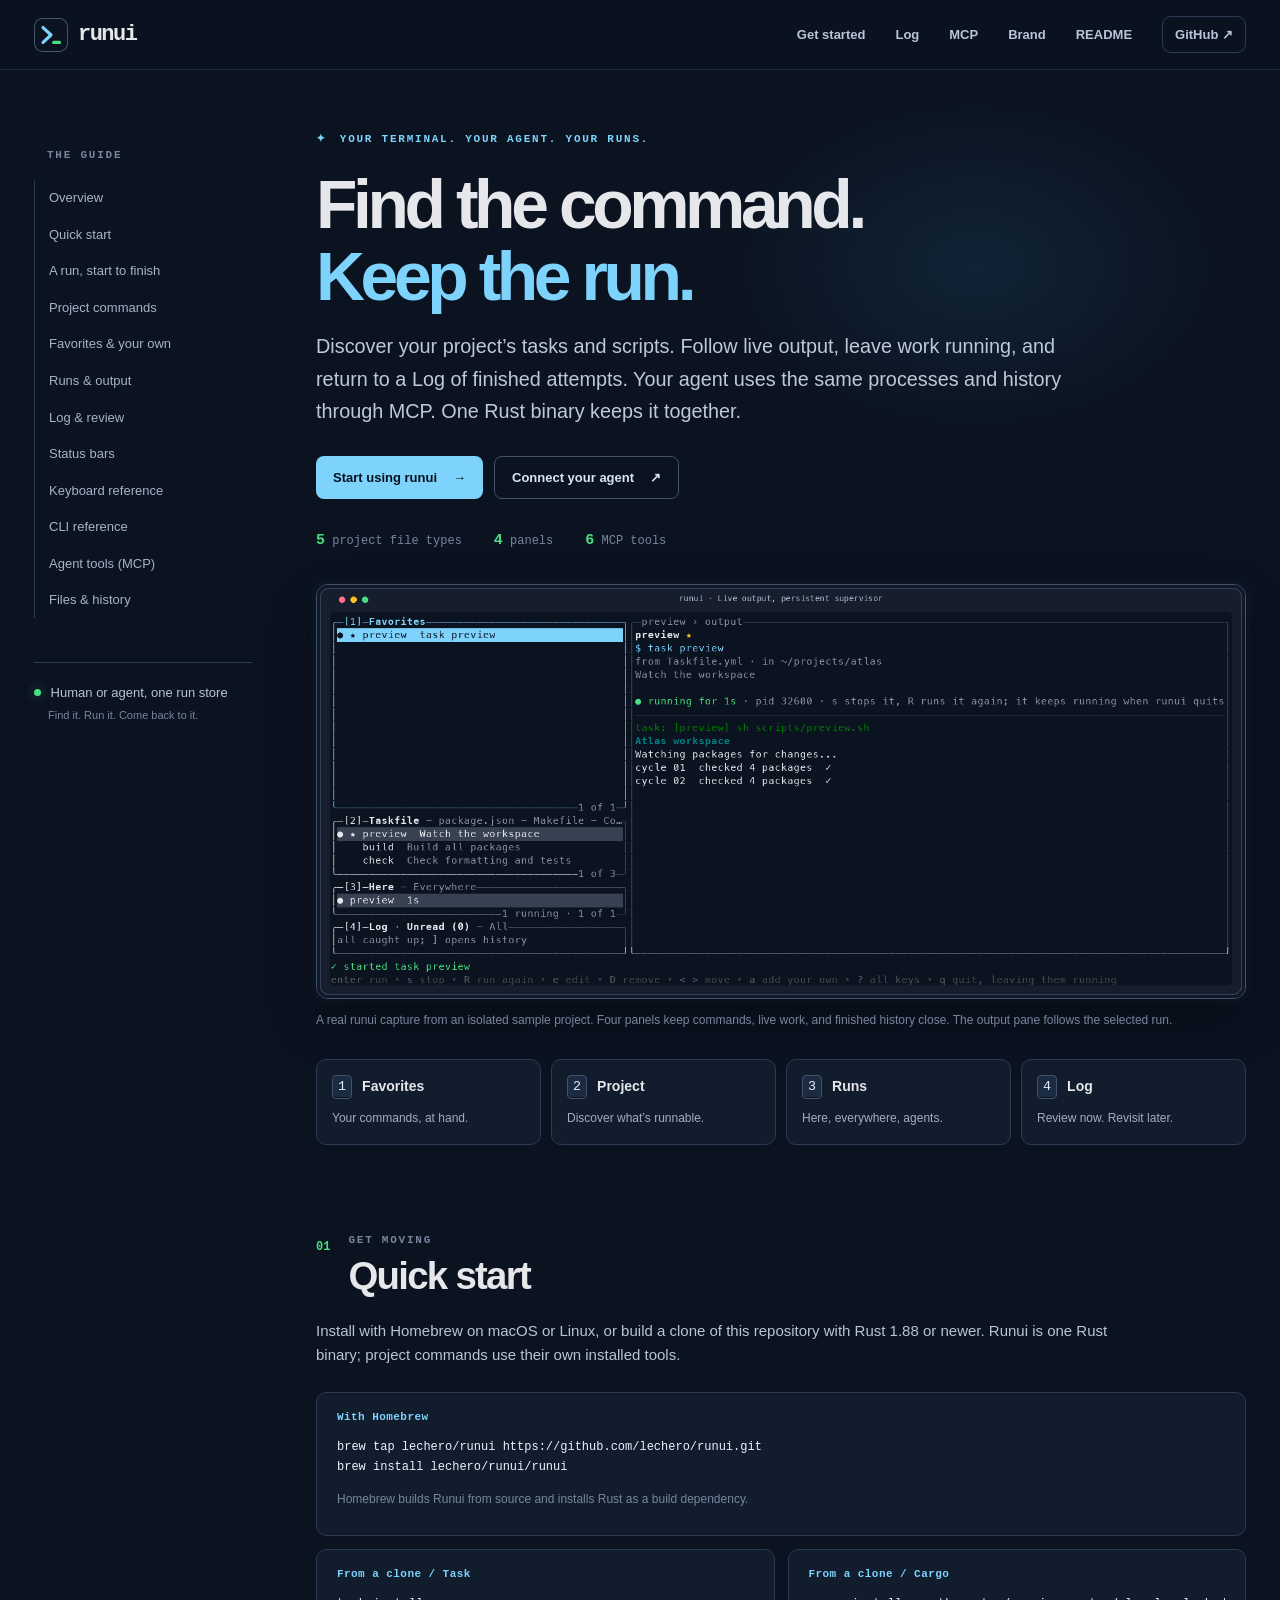
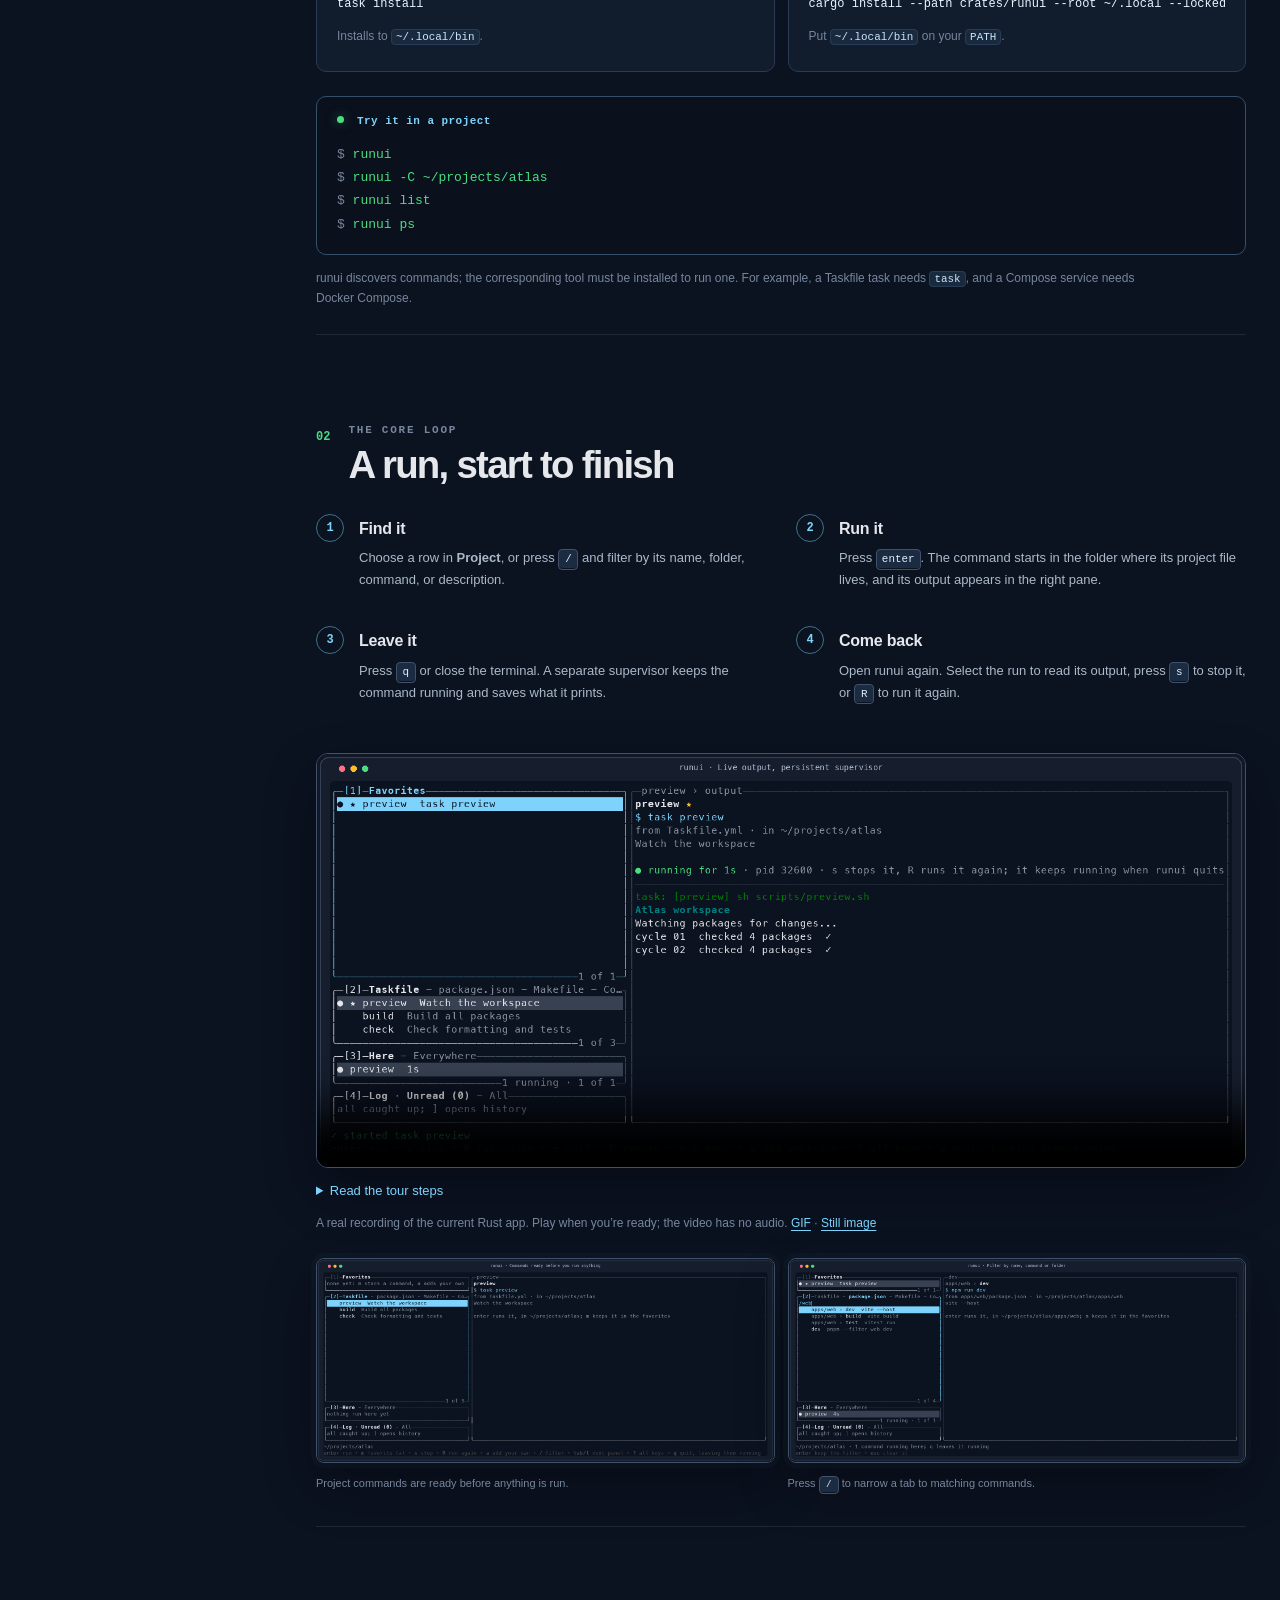
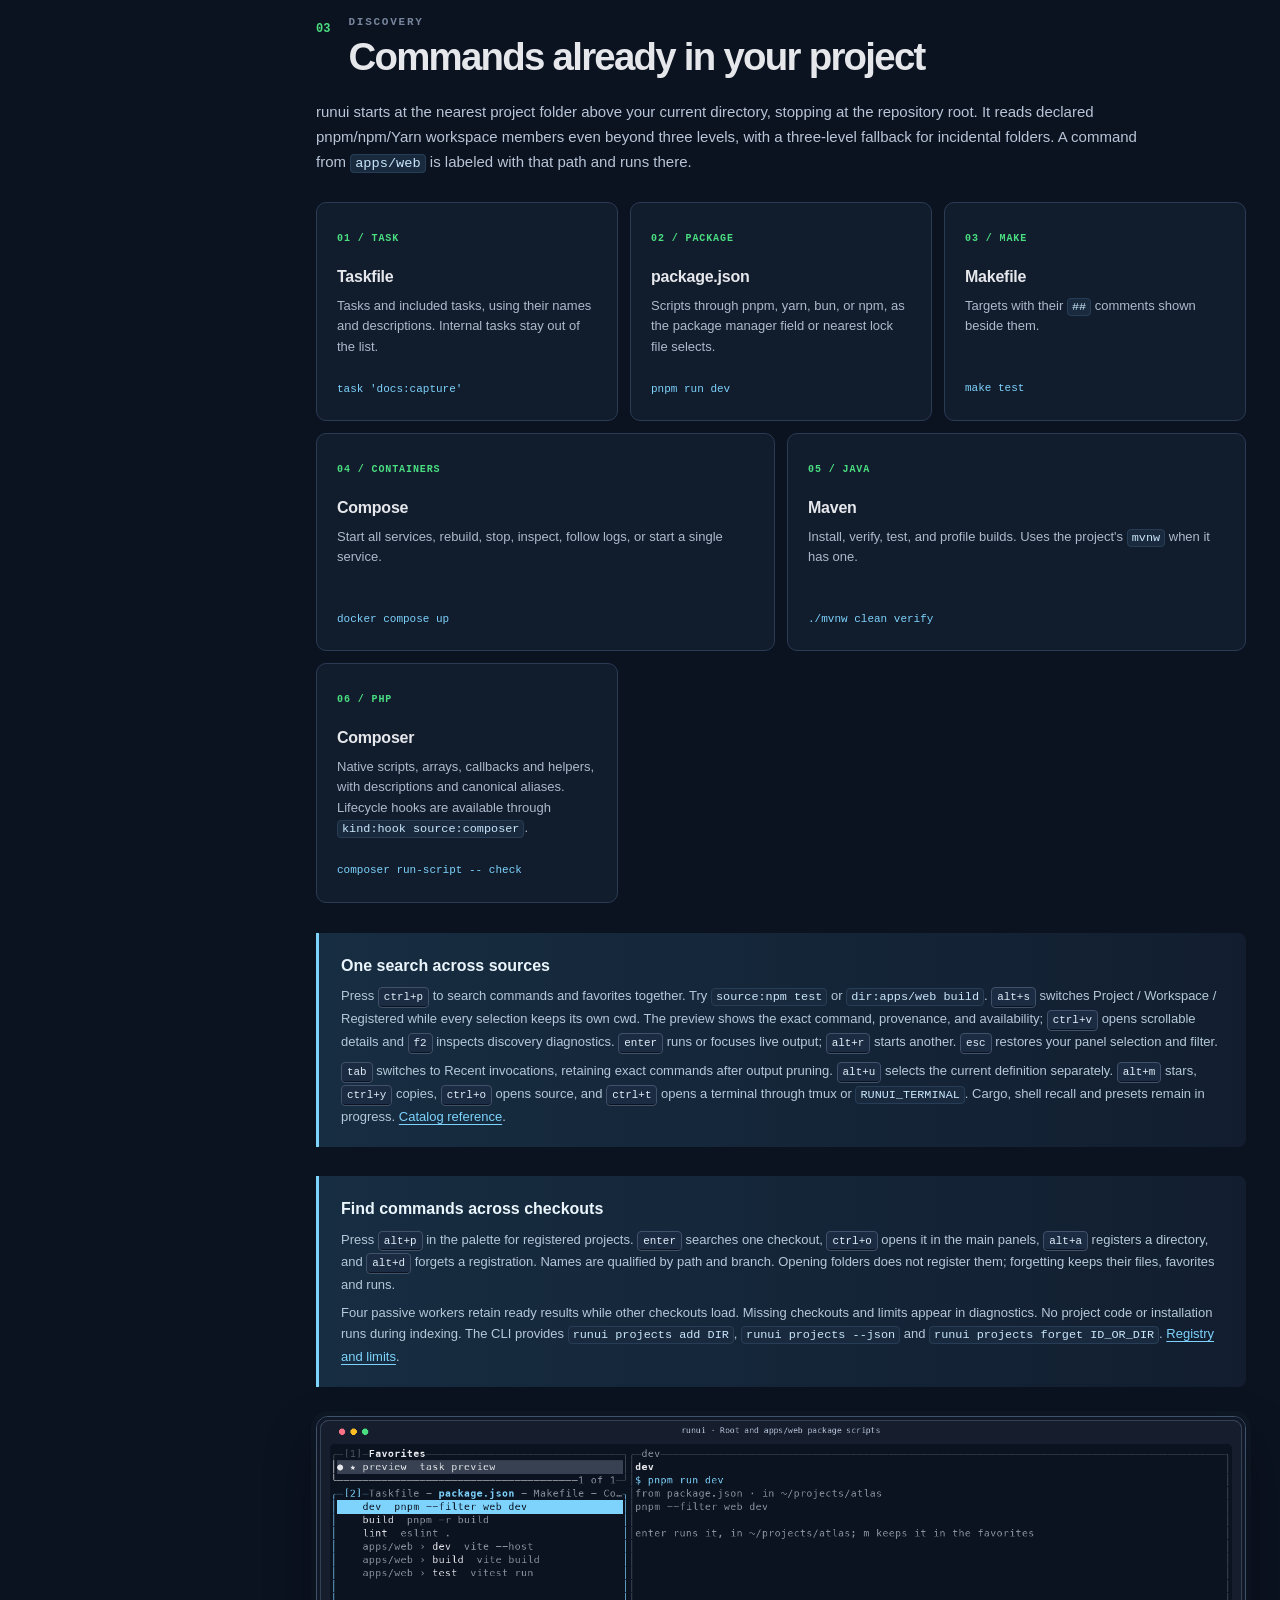
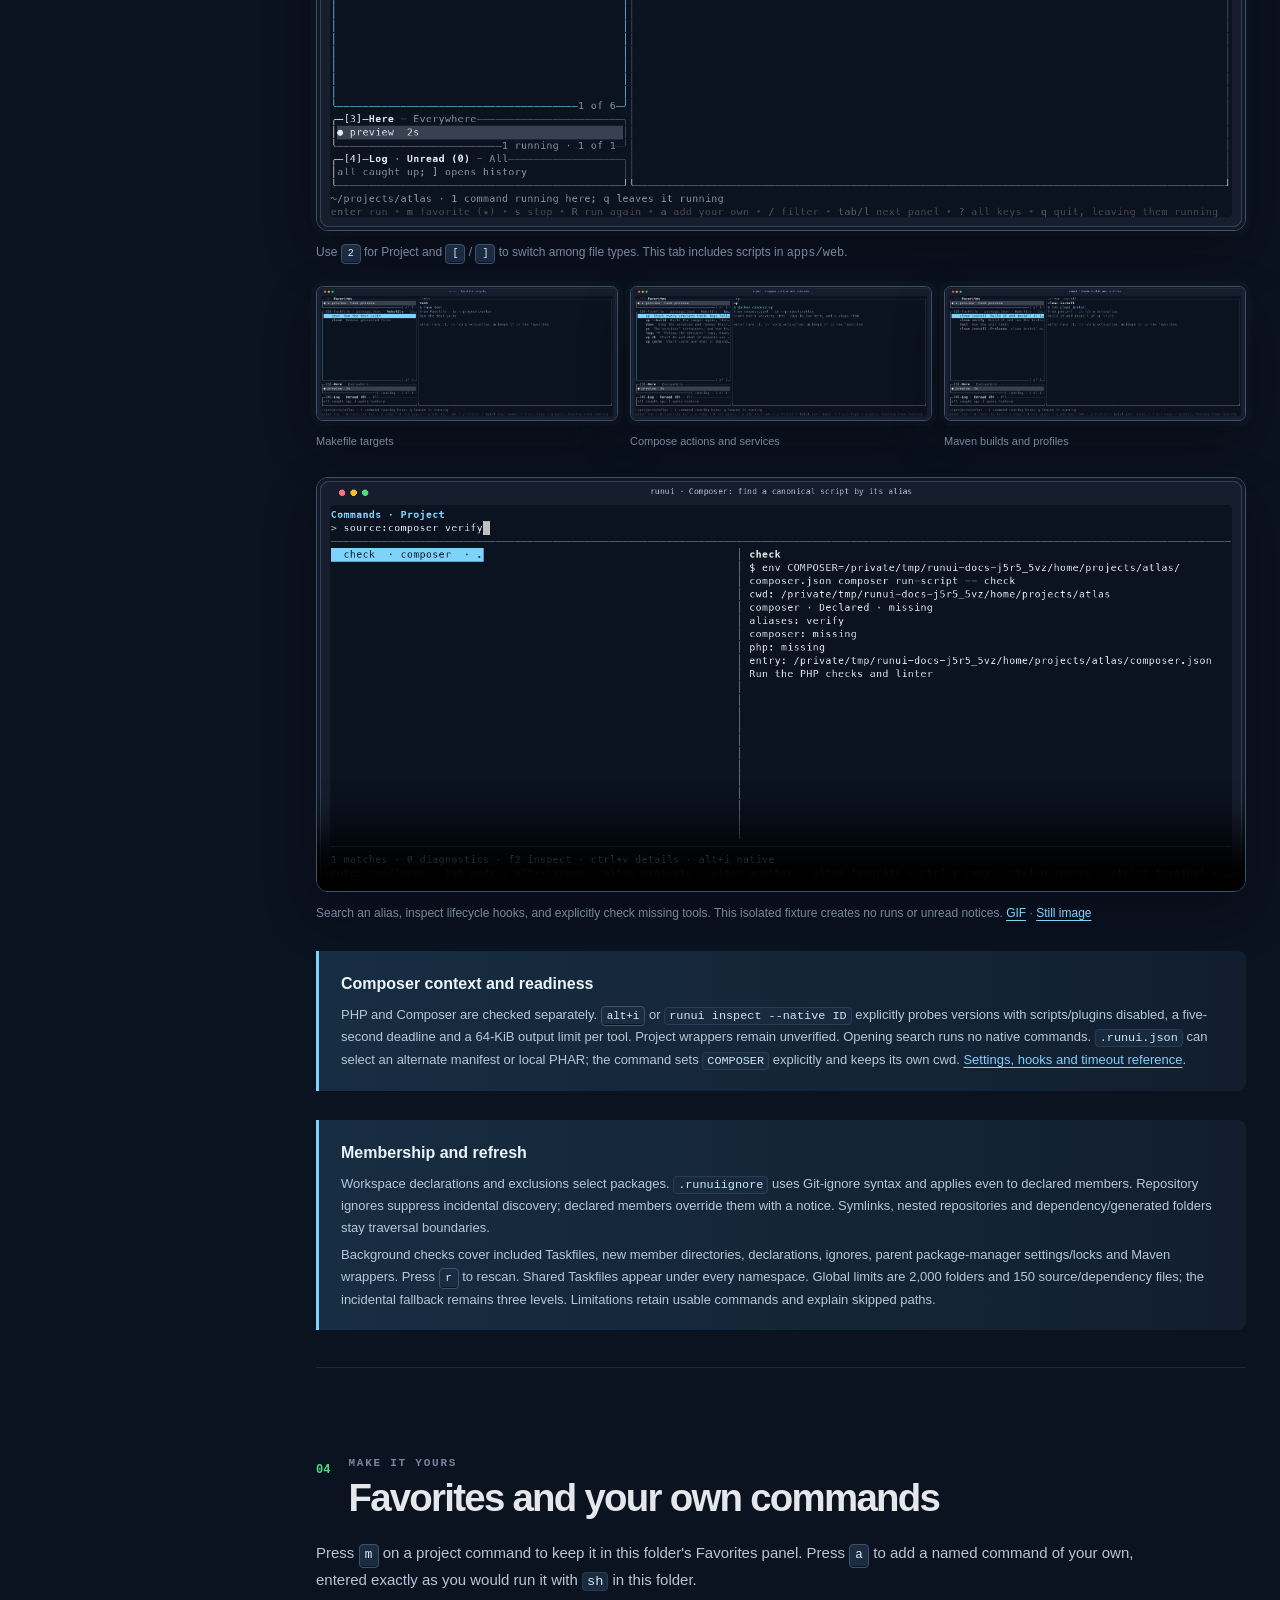
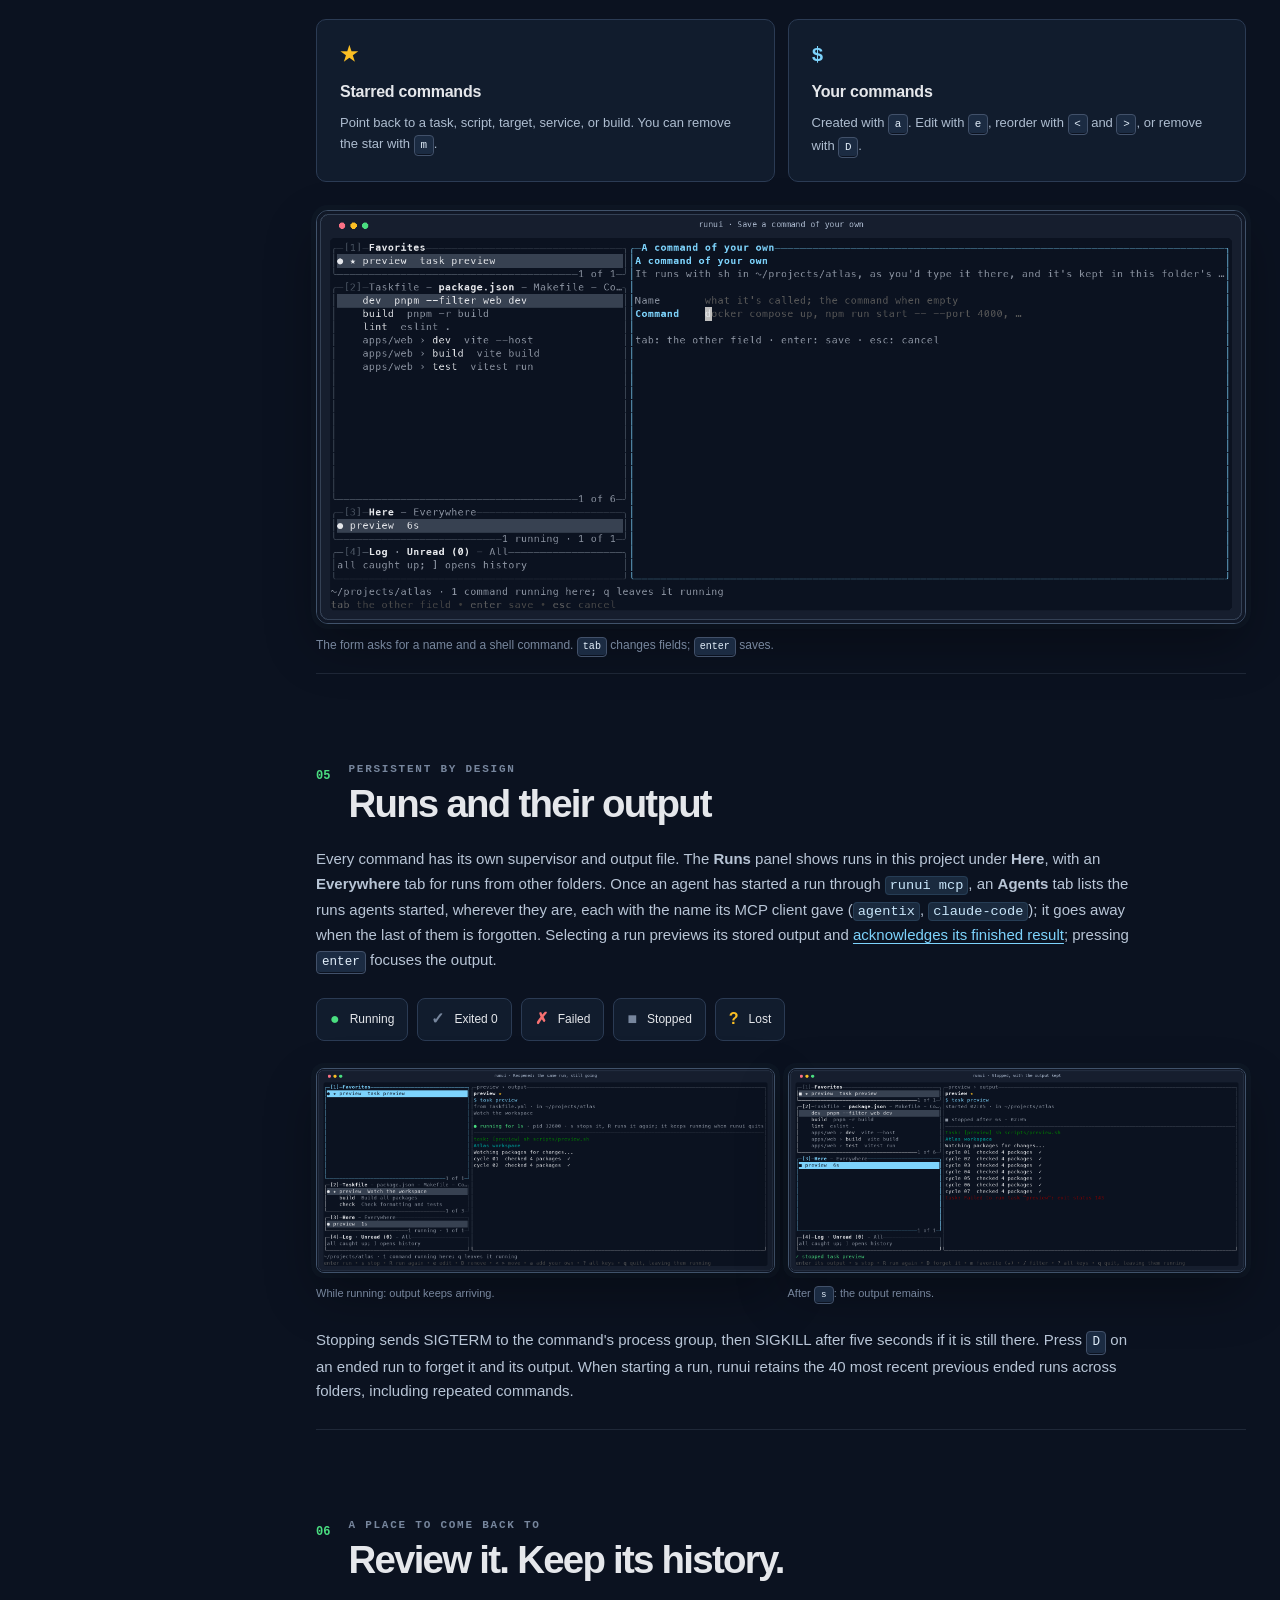
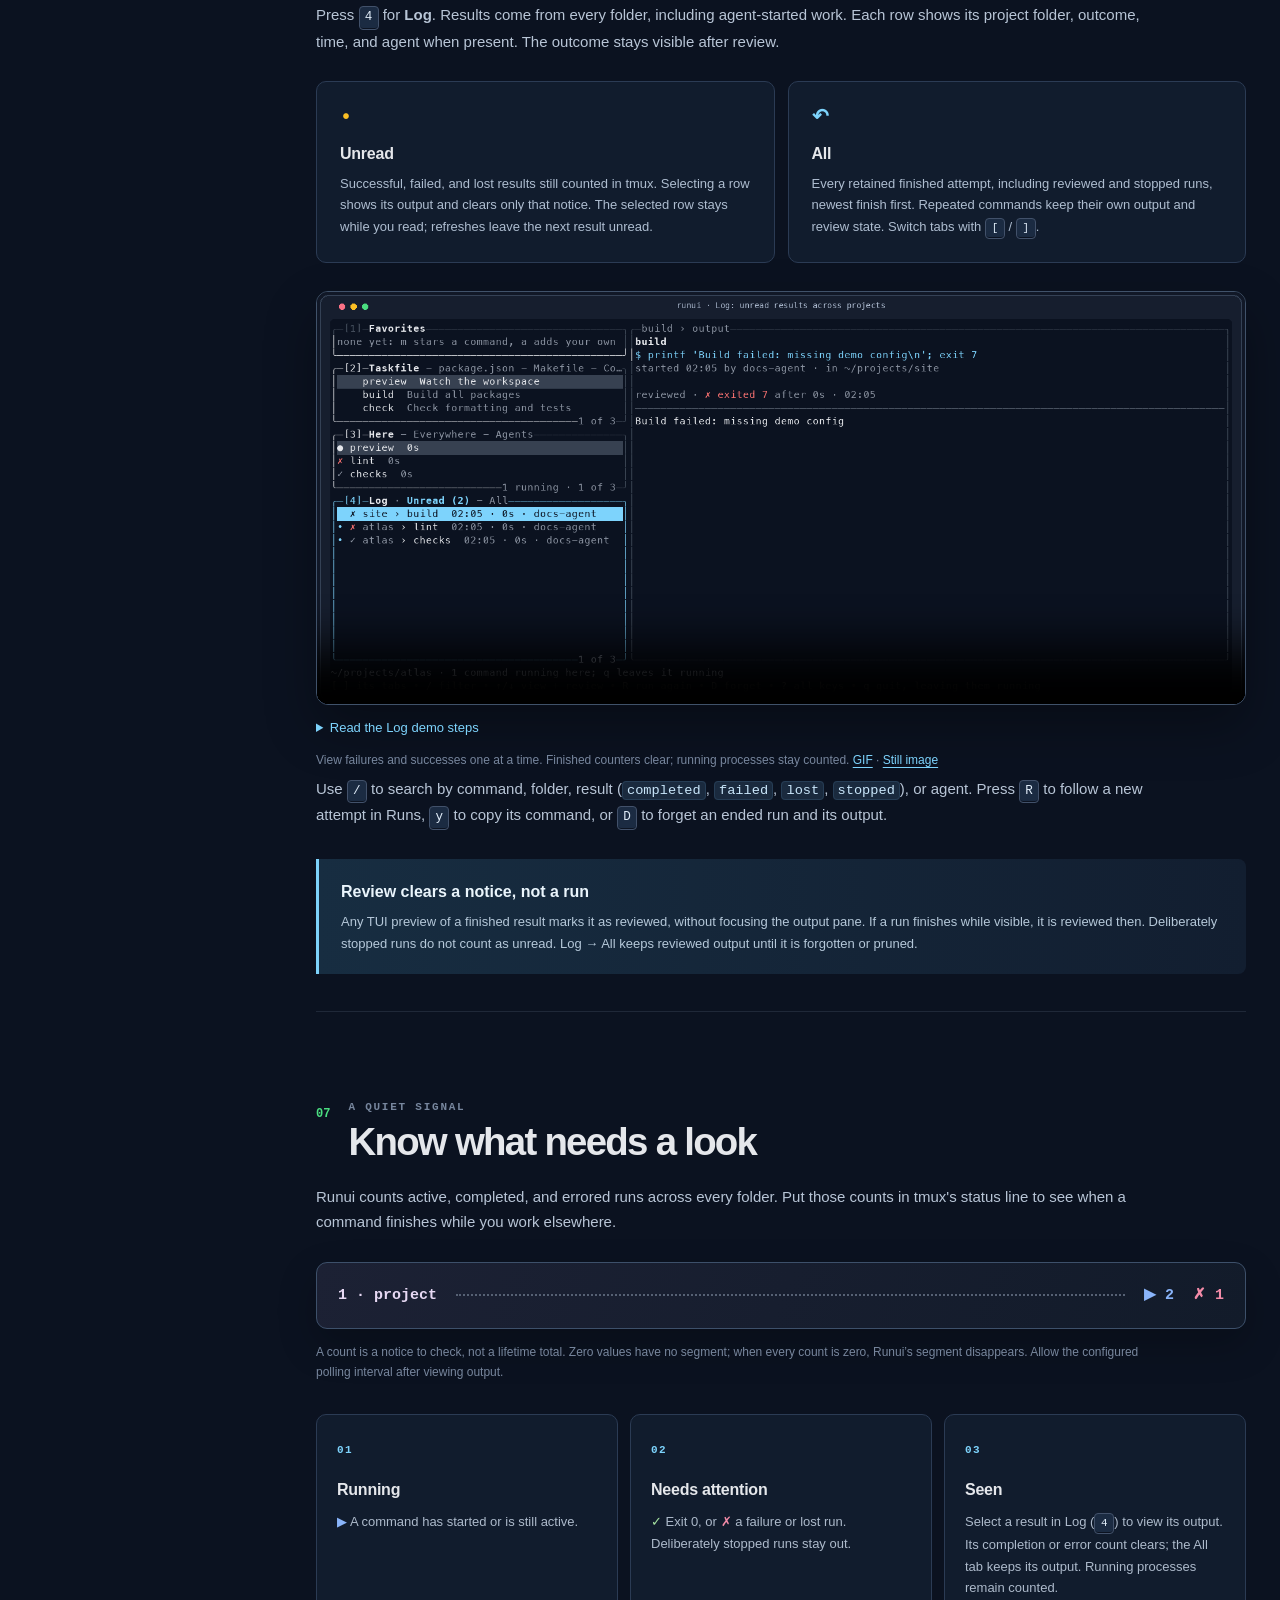
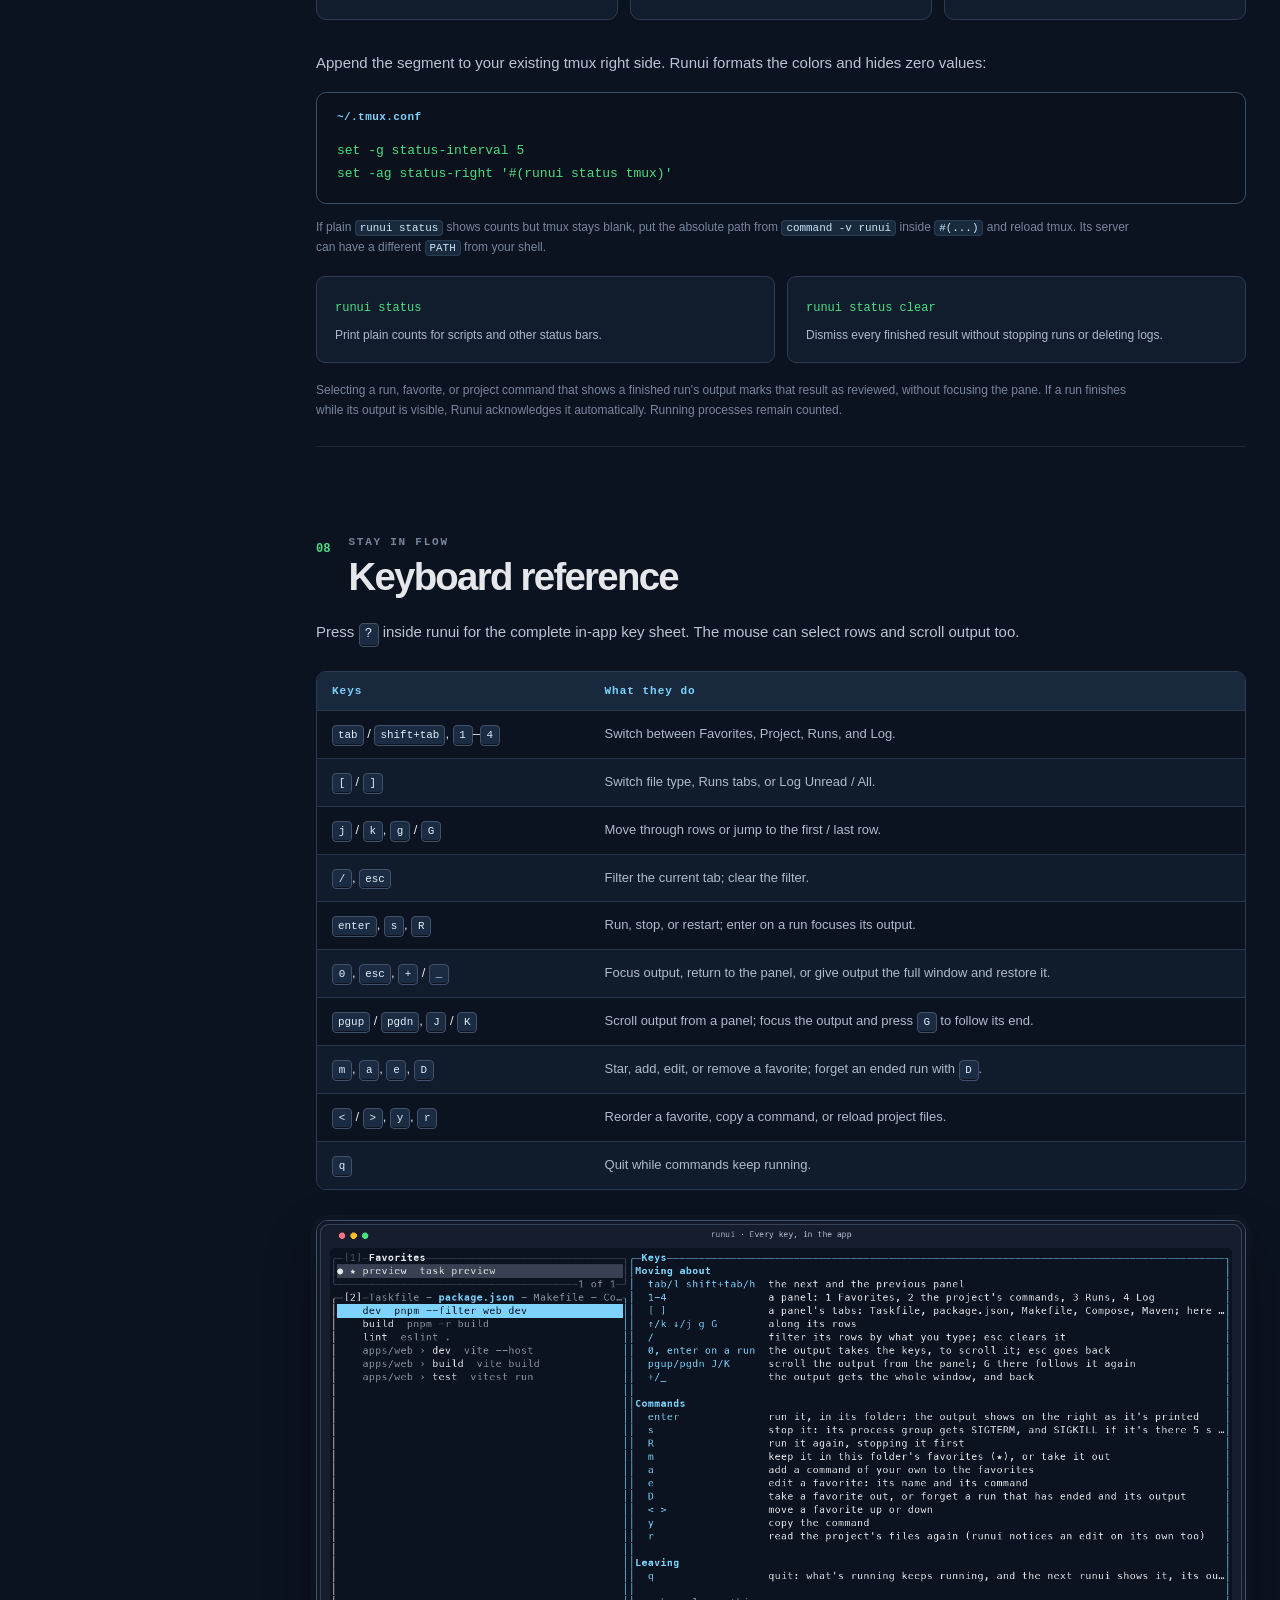
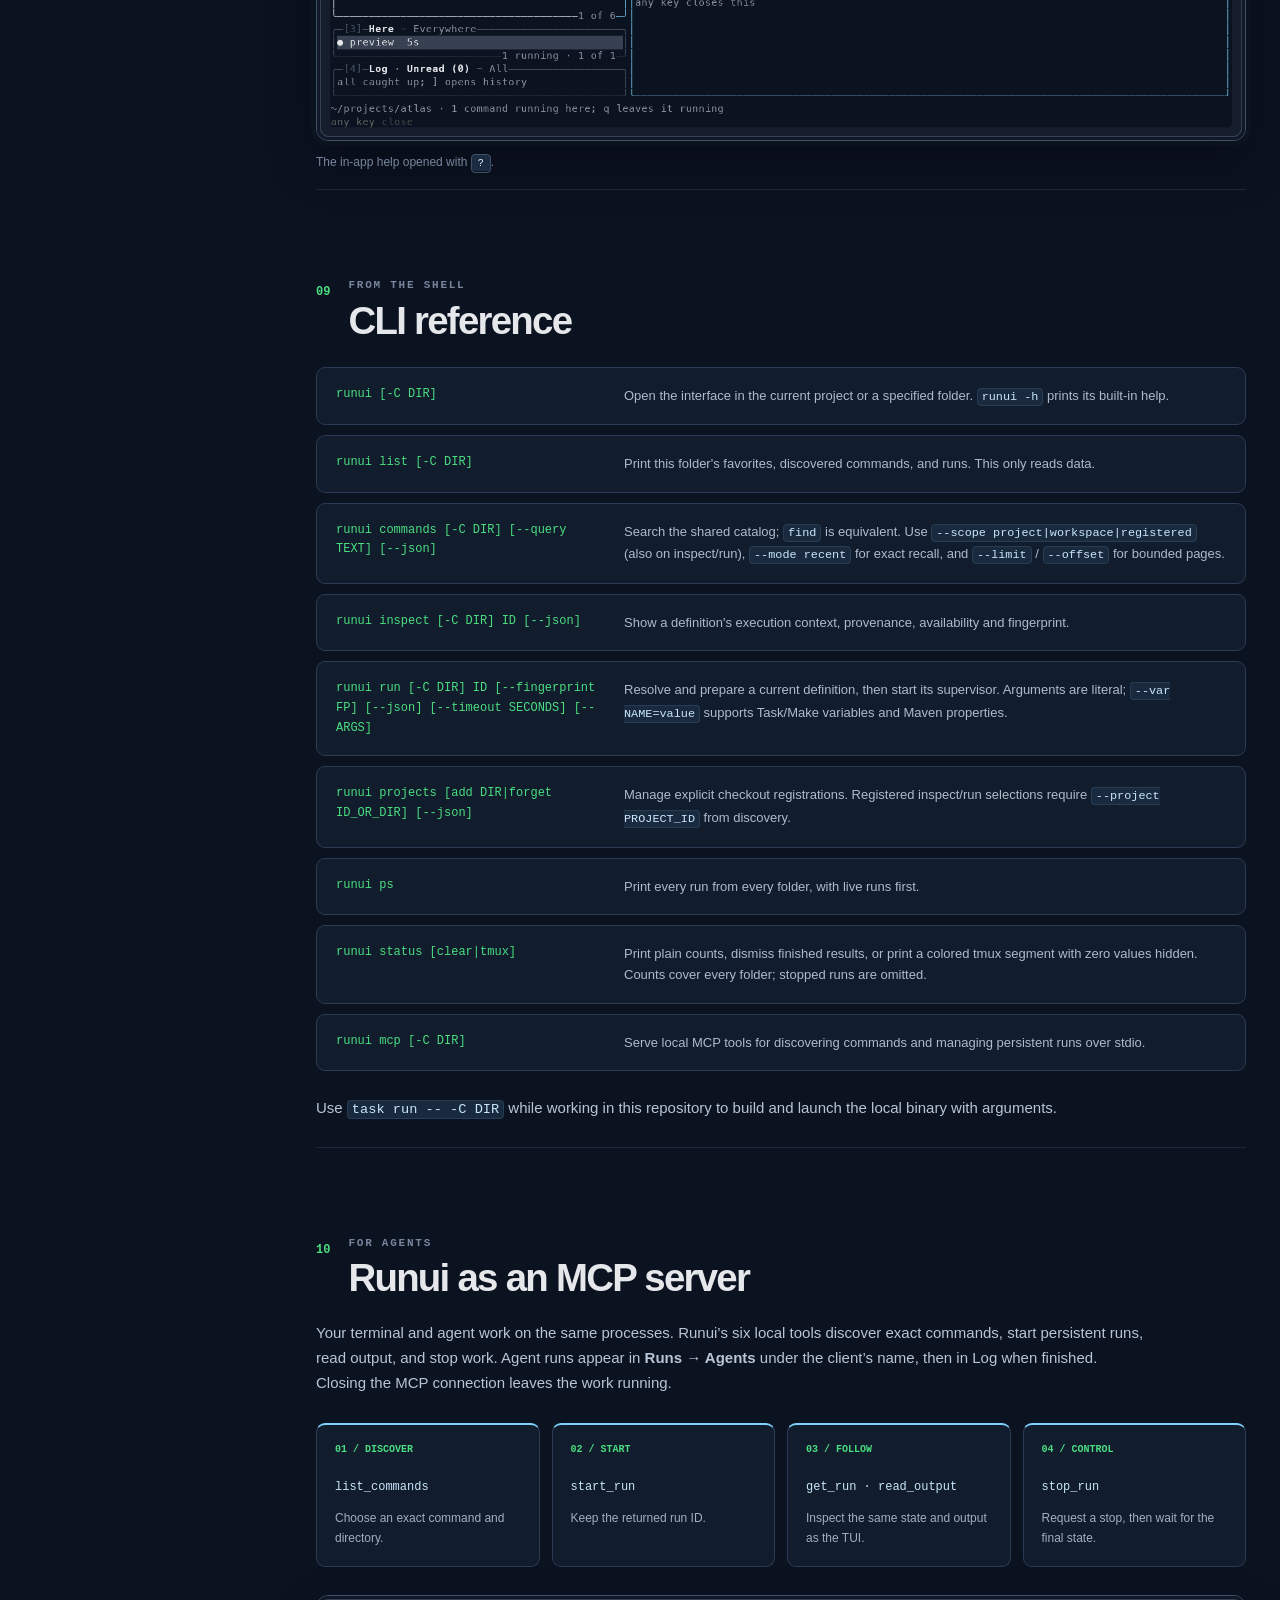
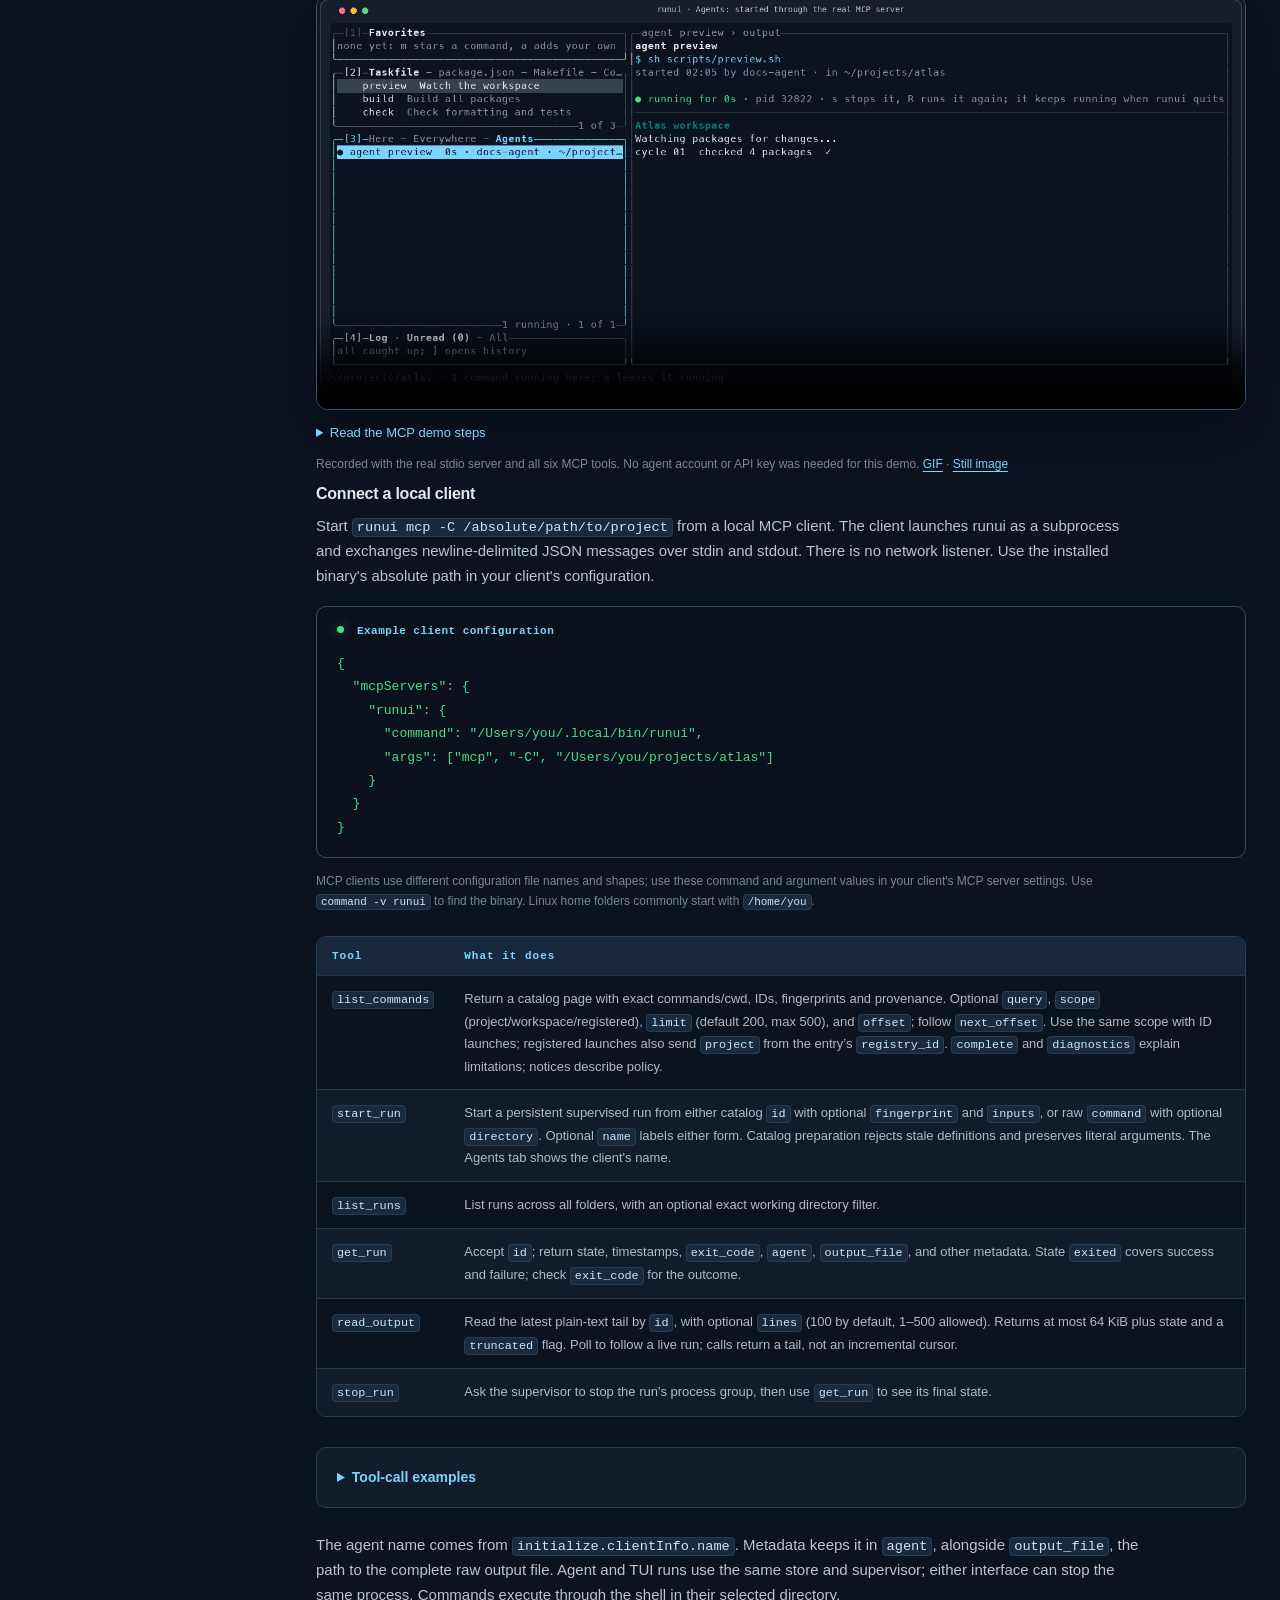
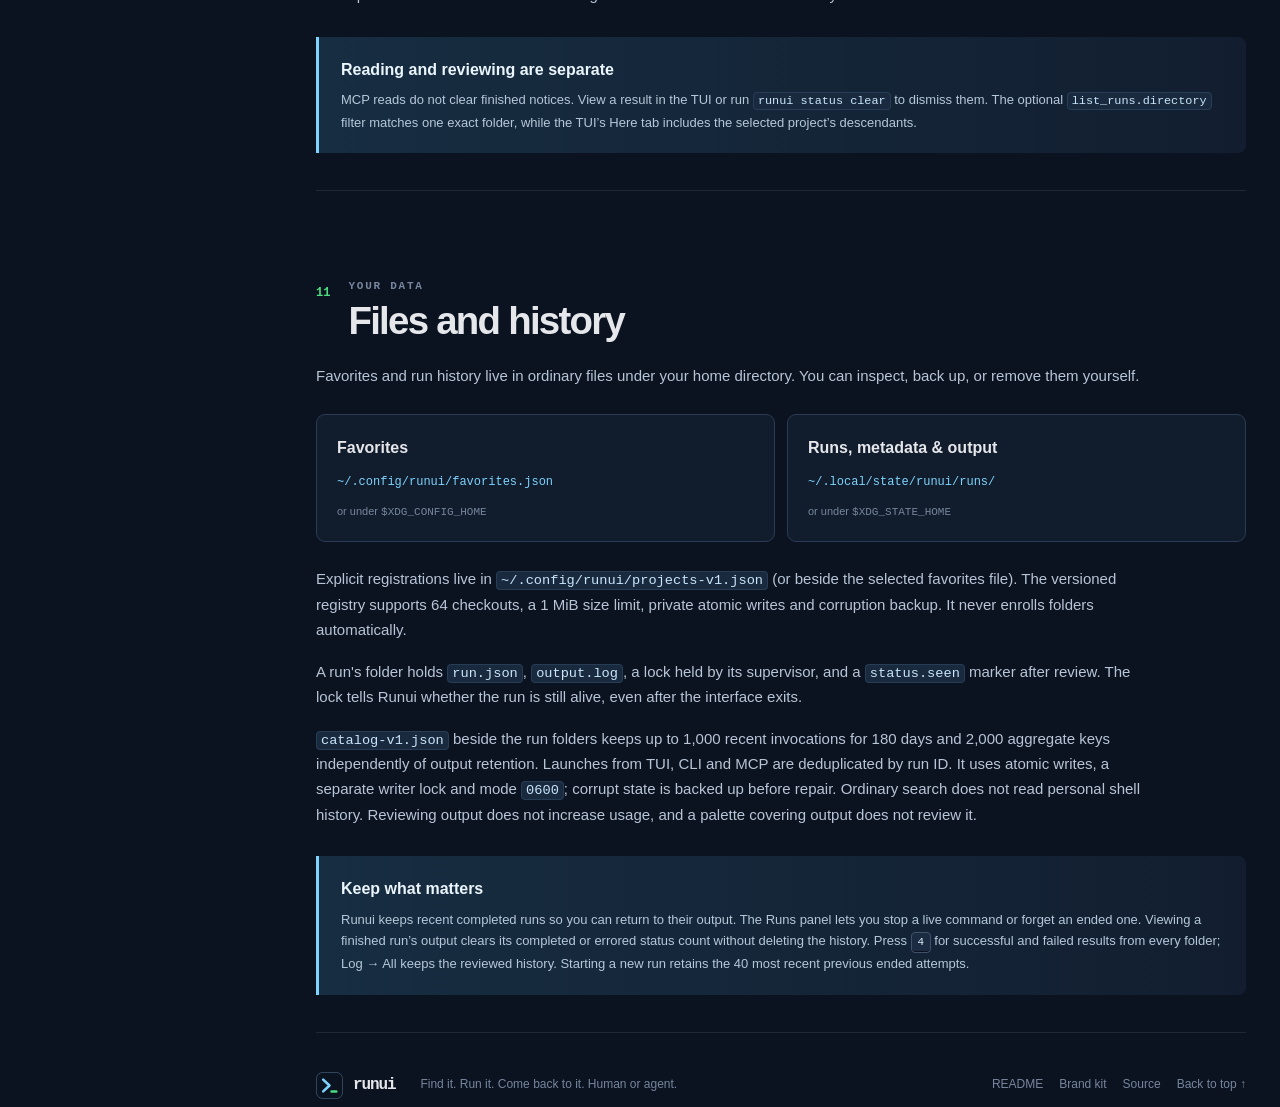
==== commit 70edd0fd: "Merge pull request #16 from lechero/codex/composer-discovery feat: discover and run native Composer " ====
--- a/docs/index.html
+++ b/docs/index.html
@@ -116,11 +116,17 @@
           <article class="source-card"><span class="source-tag">03 / MAKE</span><h3>Makefile</h3><p>Targets with their <code>##</code> comments shown beside them.</p><code>make test</code></article>
           <article class="source-card"><span class="source-tag">04 / CONTAINERS</span><h3>Compose</h3><p>Start all services, rebuild, stop, inspect, follow logs, or start a single service.</p><code>docker compose up</code></article>
           <article class="source-card"><span class="source-tag">05 / JAVA</span><h3>Maven</h3><p>Install, verify, test, and profile builds. Uses the project's <code>mvnw</code> when it has one.</p><code>./mvnw clean verify</code></article>
-        </div>
-        <div class="callout"><strong>One search across sources</strong><p>Press <kbd>ctrl+p</kbd> to search commands and favorites together. Try <code>source:npm test</code> or <code>dir:apps/web build</code>. <kbd>alt+s</kbd> switches Project / Workspace / Registered while every selection keeps its own cwd. The preview shows the exact command, provenance, and availability; <kbd>ctrl+v</kbd> opens scrollable details and <kbd>f2</kbd> inspects discovery diagnostics. <kbd>enter</kbd> runs or focuses live output; <kbd>alt+r</kbd> starts another. <kbd>esc</kbd> restores your panel selection and filter.</p><p><kbd>tab</kbd> switches to Recent invocations, retaining exact commands after output pruning. <kbd>alt+u</kbd> selects the current definition separately. <kbd>alt+m</kbd> stars, <kbd>ctrl+y</kbd> copies, <kbd>ctrl+o</kbd> opens source, and <kbd>ctrl+t</kbd> opens a terminal through tmux or <code>RUNUI_TERMINAL</code>. Composer, Cargo, shell recall and presets remain in progress. <a href="command-catalog.md">Catalog reference</a>.</p></div>
+          <article class="source-card"><span class="source-tag">06 / PHP</span><h3>Composer</h3><p>Native scripts, arrays, callbacks and helpers, with descriptions and canonical aliases. Lifecycle hooks are available through <code>kind:hook source:composer</code>.</p><code>composer run-script -- check</code></article>
+        </div>
+        <div class="callout"><strong>One search across sources</strong><p>Press <kbd>ctrl+p</kbd> to search commands and favorites together. Try <code>source:npm test</code> or <code>dir:apps/web build</code>. <kbd>alt+s</kbd> switches Project / Workspace / Registered while every selection keeps its own cwd. The preview shows the exact command, provenance, and availability; <kbd>ctrl+v</kbd> opens scrollable details and <kbd>f2</kbd> inspects discovery diagnostics. <kbd>enter</kbd> runs or focuses live output; <kbd>alt+r</kbd> starts another. <kbd>esc</kbd> restores your panel selection and filter.</p><p><kbd>tab</kbd> switches to Recent invocations, retaining exact commands after output pruning. <kbd>alt+u</kbd> selects the current definition separately. <kbd>alt+m</kbd> stars, <kbd>ctrl+y</kbd> copies, <kbd>ctrl+o</kbd> opens source, and <kbd>ctrl+t</kbd> opens a terminal through tmux or <code>RUNUI_TERMINAL</code>. Cargo, shell recall and presets remain in progress. <a href="command-catalog.md">Catalog reference</a>.</p></div>
         <div class="callout"><strong>Find commands across checkouts</strong><p>Press <kbd>alt+p</kbd> in the palette for registered projects. <kbd>enter</kbd> searches one checkout, <kbd>ctrl+o</kbd> opens it in the main panels, <kbd>alt+a</kbd> registers a directory, and <kbd>alt+d</kbd> forgets a registration. Names are qualified by path and branch. Opening folders does not register them; forgetting keeps their files, favorites and runs.</p><p>Four passive workers retain ready results while other checkouts load. Missing checkouts and limits appear in diagnostics. No project code or installation runs during indexing. The CLI provides <code>runui projects add DIR</code>, <code>runui projects --json</code> and <code>runui projects forget ID_OR_DIR</code>. <a href="command-catalog.md#registered-projects">Registry and limits</a>.</p></div>
         <figure class="screen"><a href="assets/scripts.png" aria-label="Open full-size screenshot of package scripts"><img src="assets/scripts.png" width="1610" height="716" alt="Project panel on the package.json tab, showing root scripts and scripts from apps/web" loading="lazy"></a><figcaption>Use <kbd>2</kbd> for Project and <kbd>[</kbd> / <kbd>]</kbd> to switch among file types. This tab includes scripts in <code>apps/web</code>.</figcaption></figure>
         <div class="source-shots"><figure class="screen"><a href="assets/makefile.png" aria-label="Open full-size Makefile screenshot"><img src="assets/makefile.png" width="1610" height="716" alt="Project panel listing Make targets and their comments" loading="lazy"></a><figcaption>Makefile targets</figcaption></figure><figure class="screen"><a href="assets/compose.png" aria-label="Open full-size Compose screenshot"><img src="assets/compose.png" width="1610" height="716" alt="Project panel listing Compose actions and services" loading="lazy"></a><figcaption>Compose actions and services</figcaption></figure><figure class="screen"><a href="assets/maven.png" aria-label="Open full-size Maven screenshot"><img src="assets/maven.png" width="1610" height="716" alt="Project panel listing Maven goals and a profile build" loading="lazy"></a><figcaption>Maven builds and profiles</figcaption></figure></div>
+        <figure class="screen demo">
+          <video controls playsinline preload="none" poster="assets/composer.png" width="1610" height="716" aria-label="Composer discovery and readiness tour" aria-describedby="composer-caption"><source src="assets/composer-tour.mp4" type="video/mp4"><p><a href="assets/composer-tour.gif">Watch the Composer GIF</a>.</p></video>
+          <figcaption id="composer-caption">Search an alias, inspect lifecycle hooks, and explicitly check missing tools. This isolated fixture creates no runs or unread notices. <a href="assets/composer-tour.gif">GIF</a> · <a href="assets/composer.png">Still image</a></figcaption>
+        </figure>
+        <div class="callout"><strong>Composer context and readiness</strong><p>PHP and Composer are checked separately. <kbd>alt+i</kbd> or <code>runui inspect --native ID</code> explicitly probes versions with scripts/plugins disabled, a five-second deadline and a 64-KiB output limit per tool. Project wrappers remain unverified. Opening search runs no native commands. <code>.runui.json</code> can select an alternate manifest or local PHAR; the command sets <code>COMPOSER</code> explicitly and keeps its own cwd. <a href="command-catalog.md#composer">Settings, hooks and timeout reference</a>.</p></div>
         <div class="callout"><strong>Membership and refresh</strong><p>Workspace declarations and exclusions select packages. <code>.runuiignore</code> uses Git-ignore syntax and applies even to declared members. Repository ignores suppress incidental discovery; declared members override them with a notice. Symlinks, nested repositories and dependency/generated folders stay traversal boundaries.</p><p>Background checks cover included Taskfiles, new member directories, declarations, ignores, parent package-manager settings/locks and Maven wrappers. Press <kbd>r</kbd> to rescan. Shared Taskfiles appear under every namespace. Global limits are 2,000 folders and 150 source/dependency files; the incidental fallback remains three levels. Limitations retain usable commands and explain skipped paths.</p></div>
       </section>
 
@@ -203,7 +209,7 @@
           <div><code>runui list [-C DIR]</code><p>Print this folder's favorites, discovered commands, and runs. This only reads data.</p></div>
           <div><code>runui commands [-C DIR] [--query TEXT] [--json]</code><p>Search the shared catalog; <code>find</code> is equivalent. Use <code>--scope project|workspace|registered</code> (also on inspect/run), <code>--mode recent</code> for exact recall, and <code>--limit</code> / <code>--offset</code> for bounded pages.</p></div>
           <div><code>runui inspect [-C DIR] ID [--json]</code><p>Show a definition's execution context, provenance, availability and fingerprint.</p></div>
-          <div><code>runui run [-C DIR] ID [--fingerprint FP] [--json] [-- ARGS]</code><p>Resolve and prepare a current definition, then start its supervisor. Arguments are literal; <code>--var NAME=value</code> supports Task/Make variables and Maven properties.</p></div>
+          <div><code>runui run [-C DIR] ID [--fingerprint FP] [--json] [--timeout SECONDS] [-- ARGS]</code><p>Resolve and prepare a current definition, then start its supervisor. Arguments are literal; <code>--var NAME=value</code> supports Task/Make variables and Maven properties.</p></div>
           <div><code>runui projects [add DIR|forget ID_OR_DIR] [--json]</code><p>Manage explicit checkout registrations. Registered inspect/run selections require <code>--project PROJECT_ID</code> from discovery.</p></div>
           <div><code>runui ps</code><p>Print every run from every folder, with live runs first.</p></div>
           <div><code>runui status [clear|tmux]</code><p>Print plain counts, dismiss finished results, or print a colored tmux segment with zero values hidden. Counts cover every folder; stopped runs are omitted.</p></div>
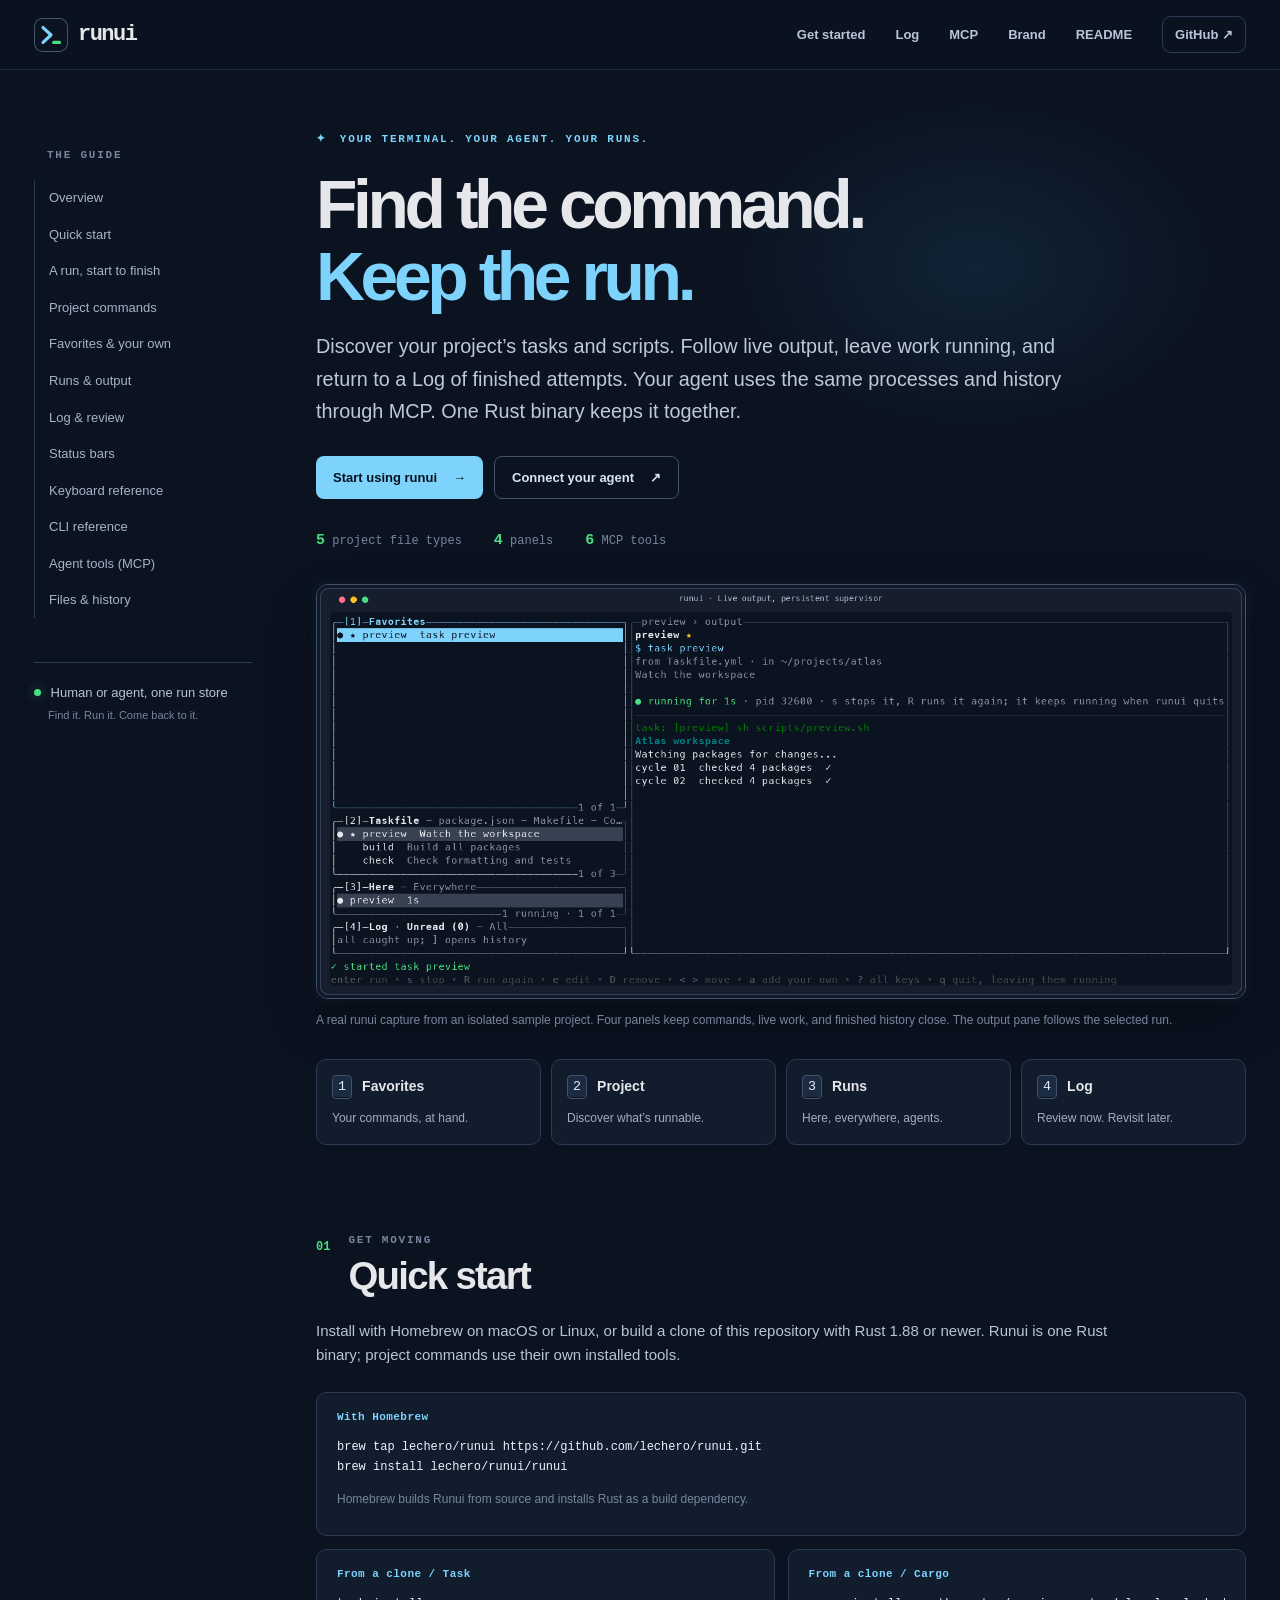
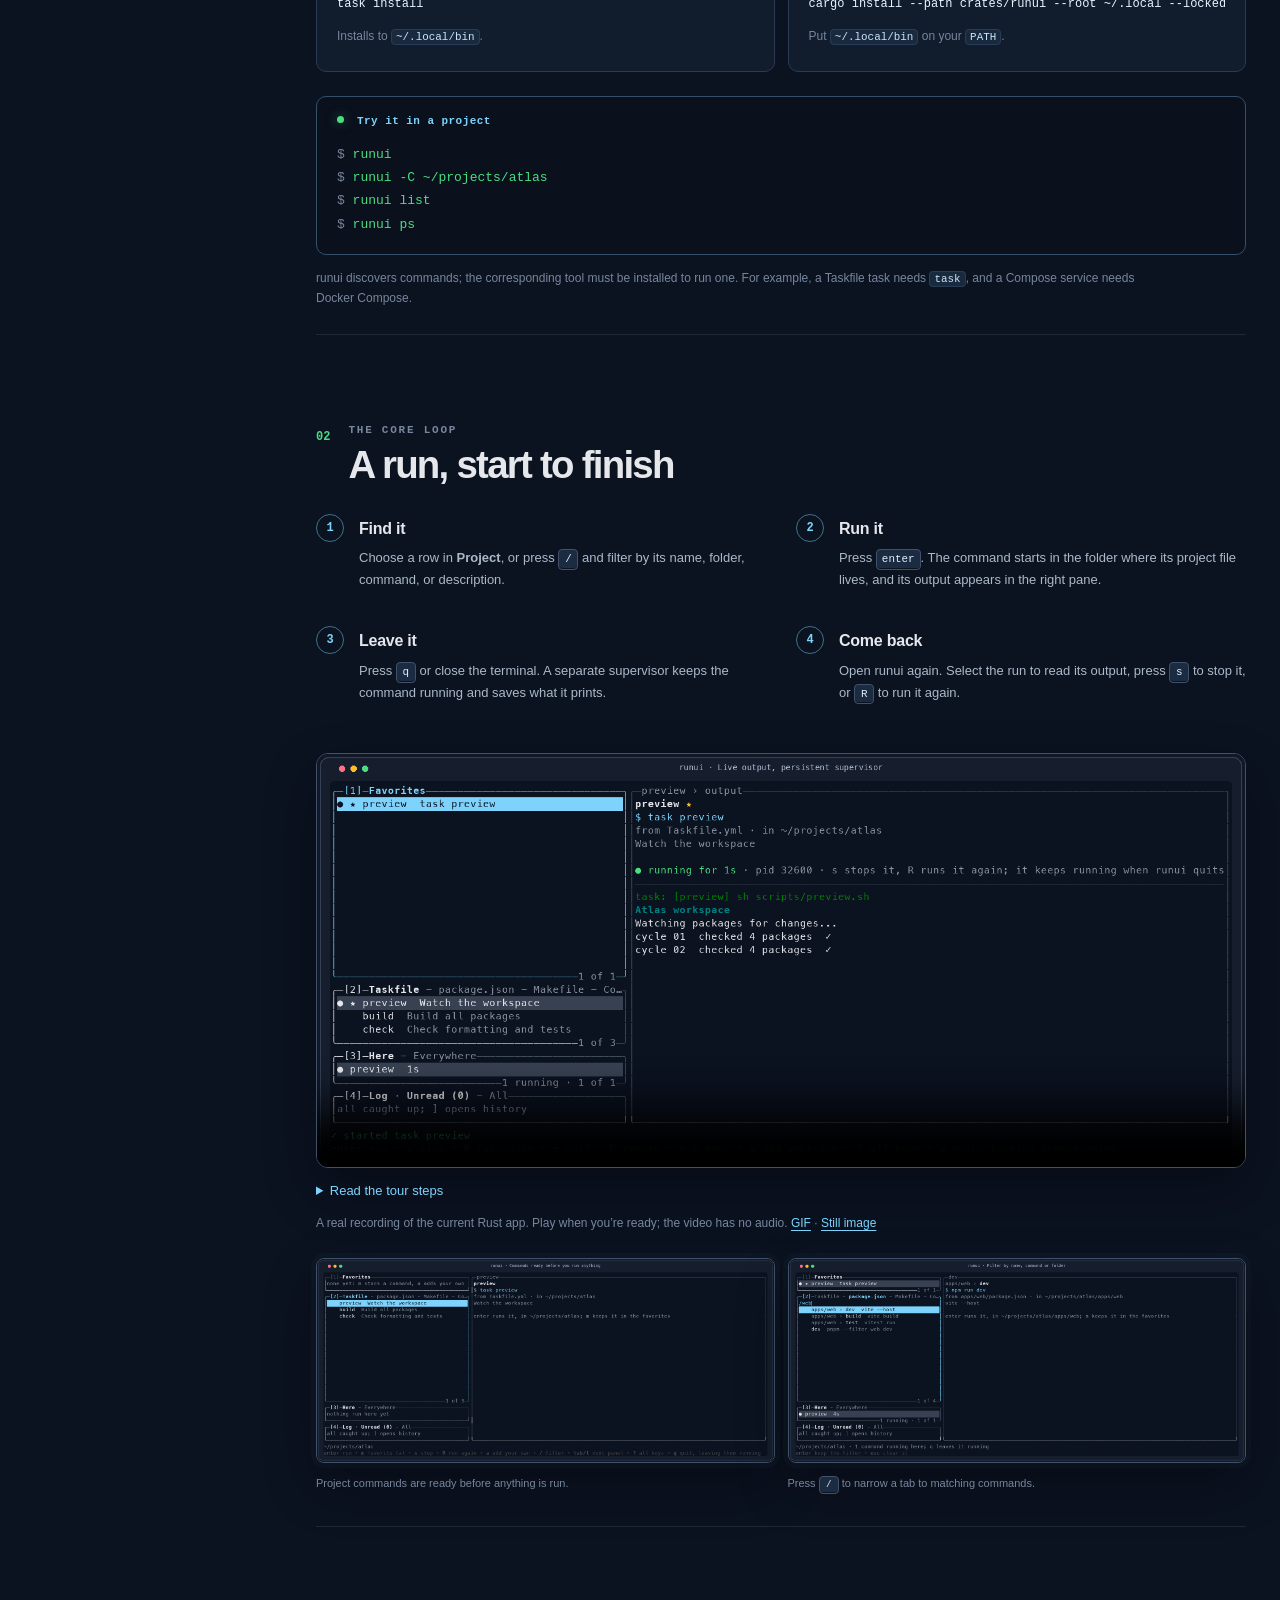
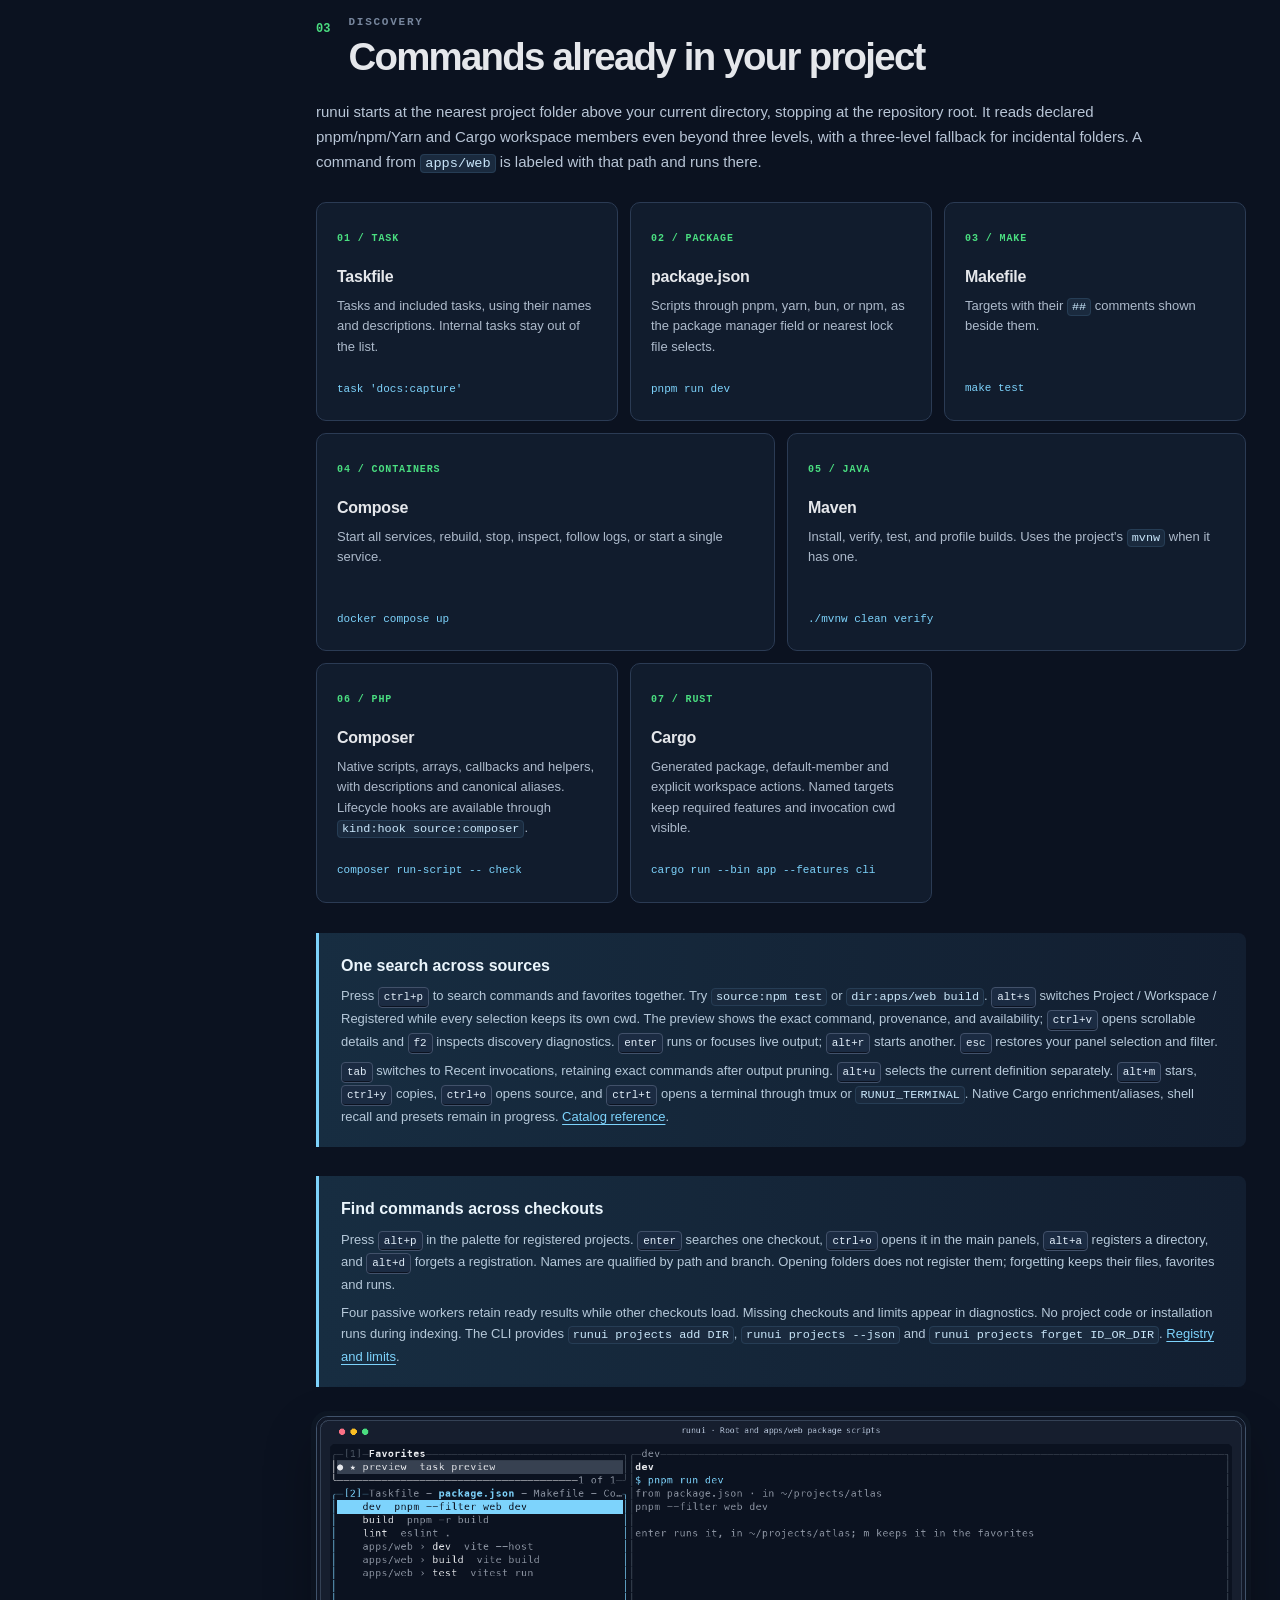
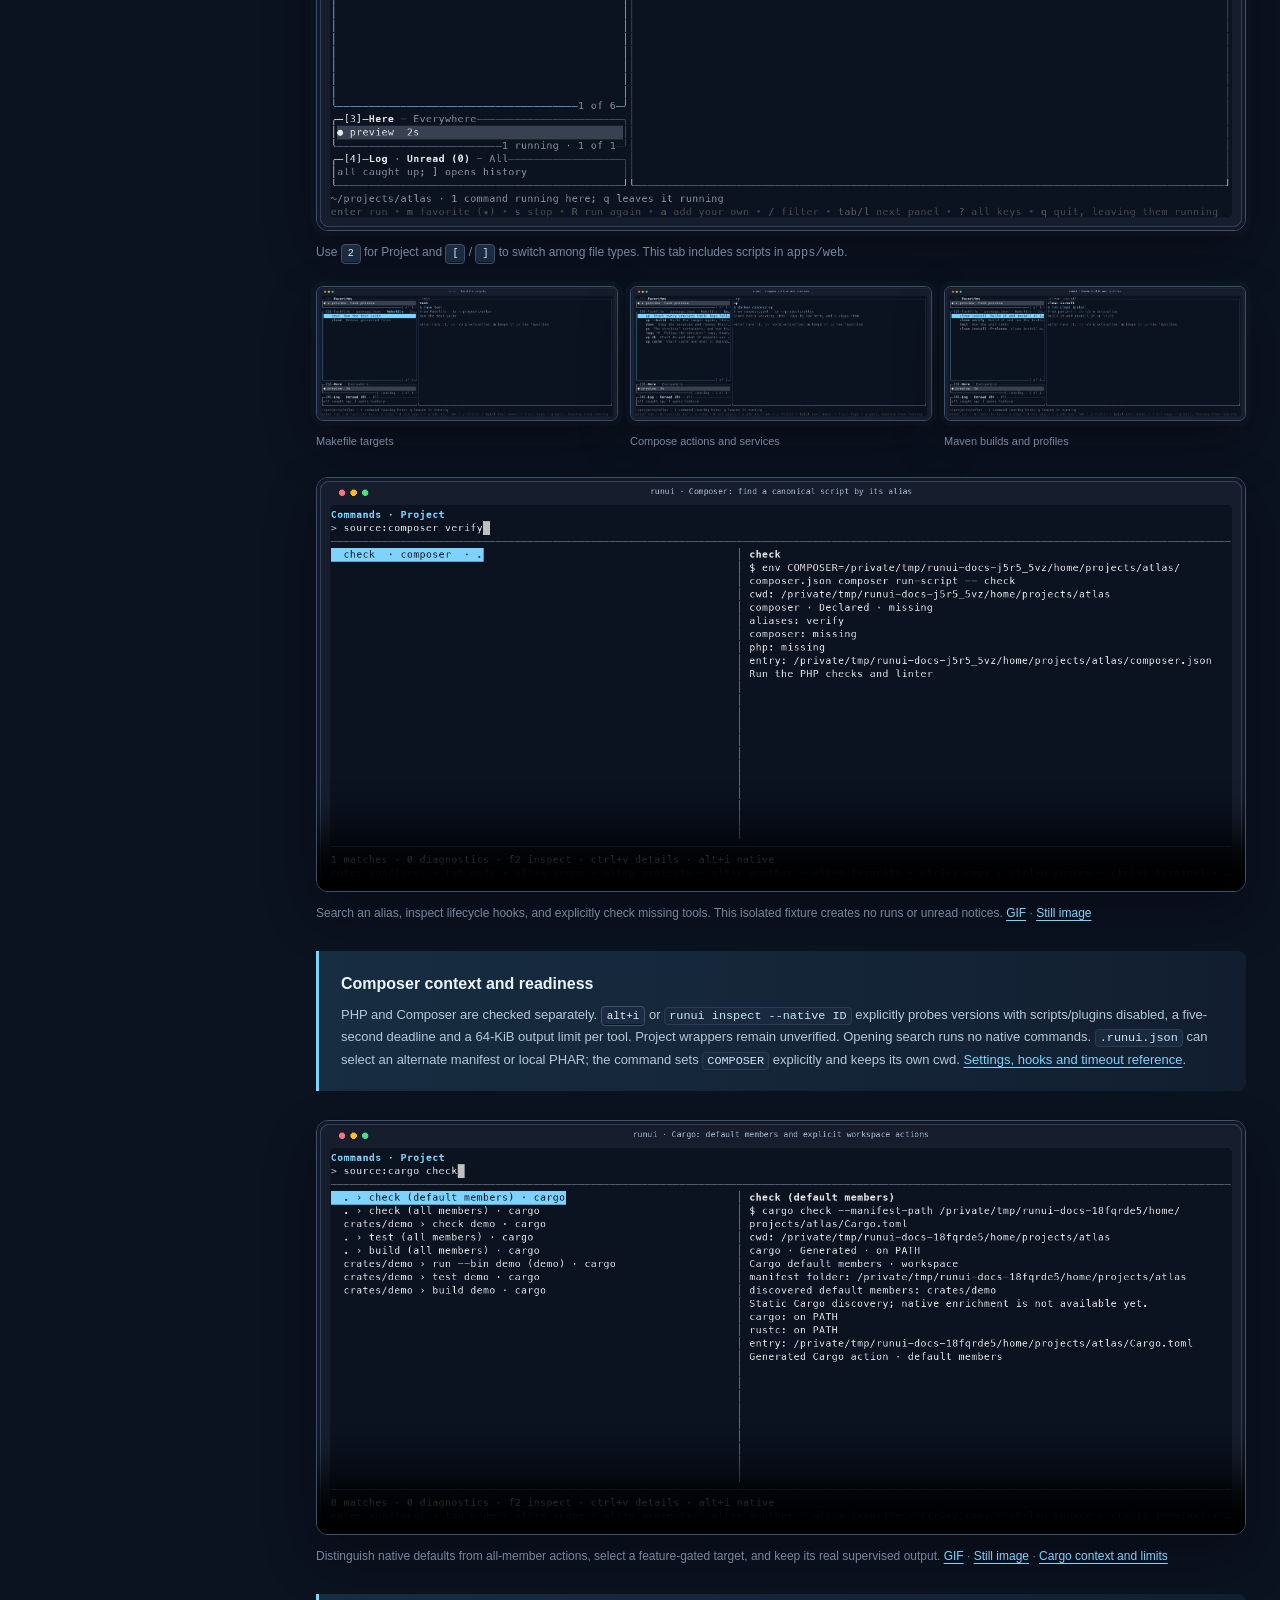
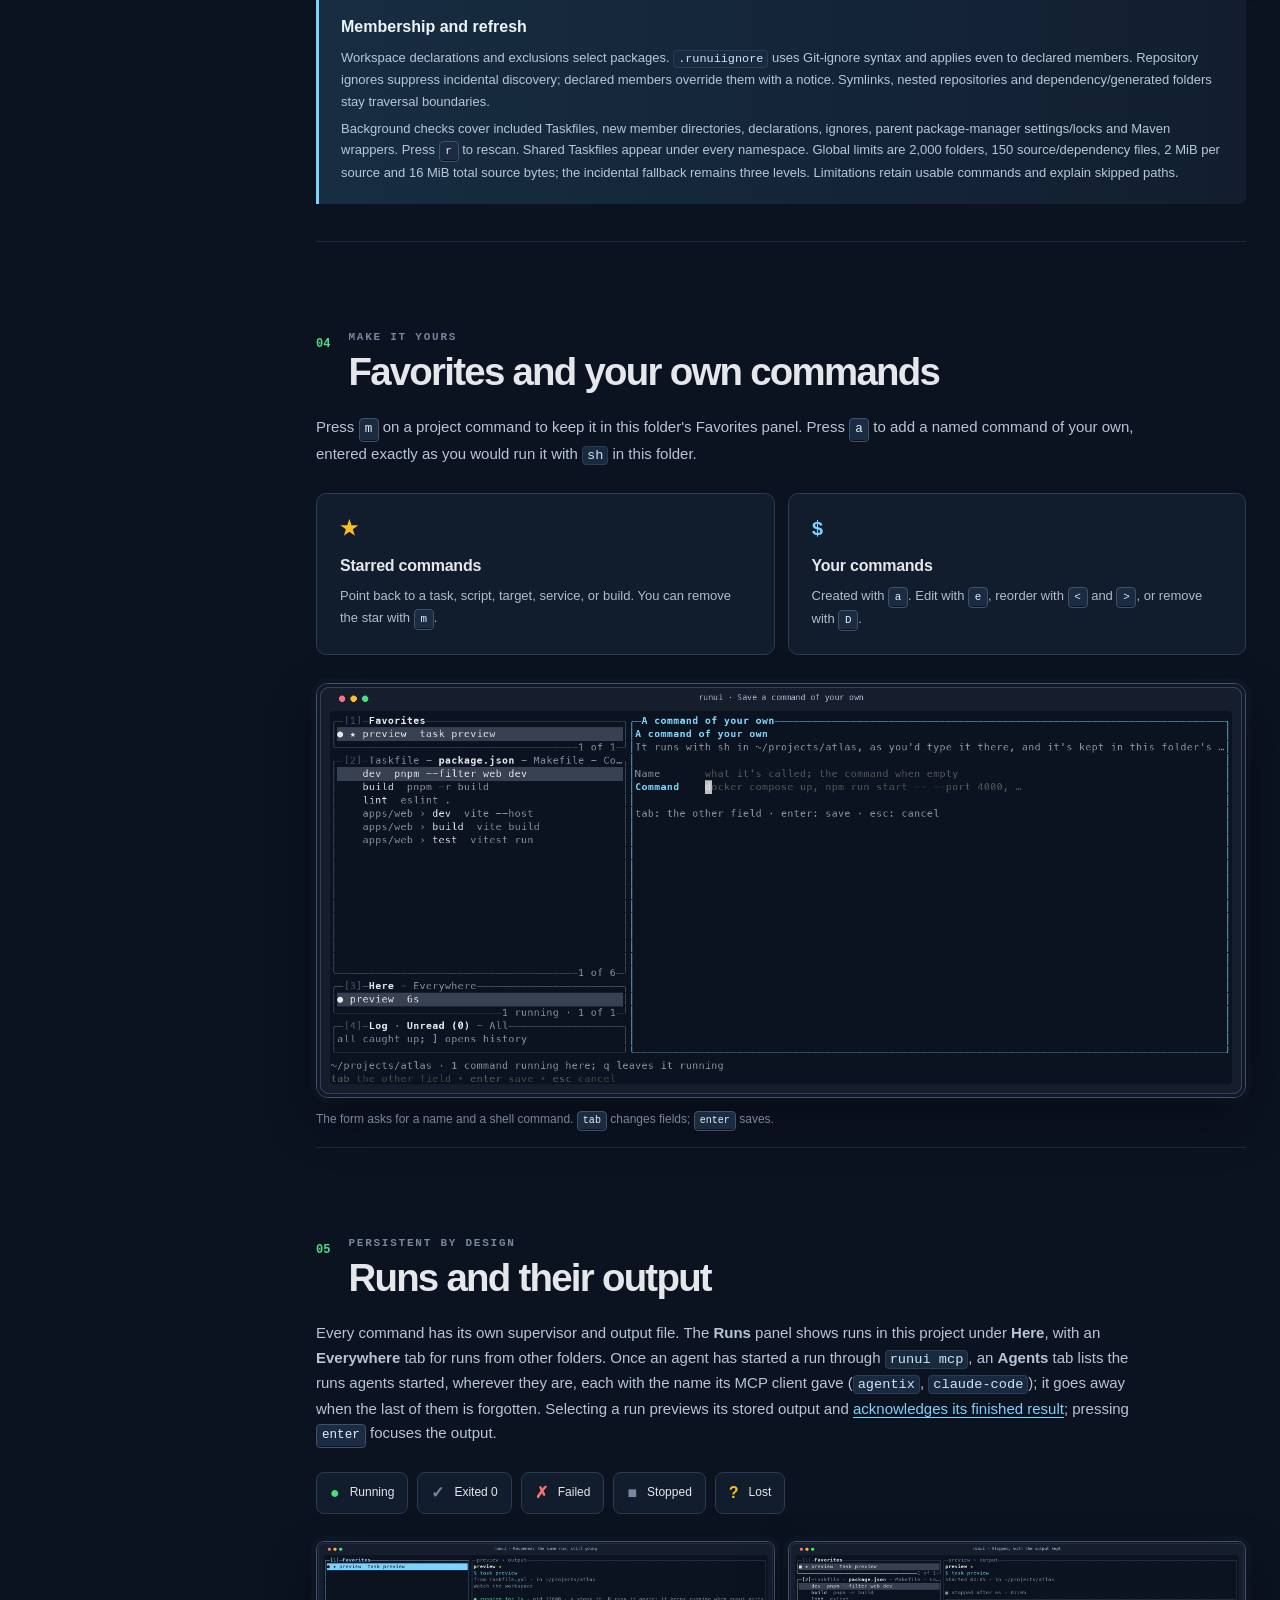
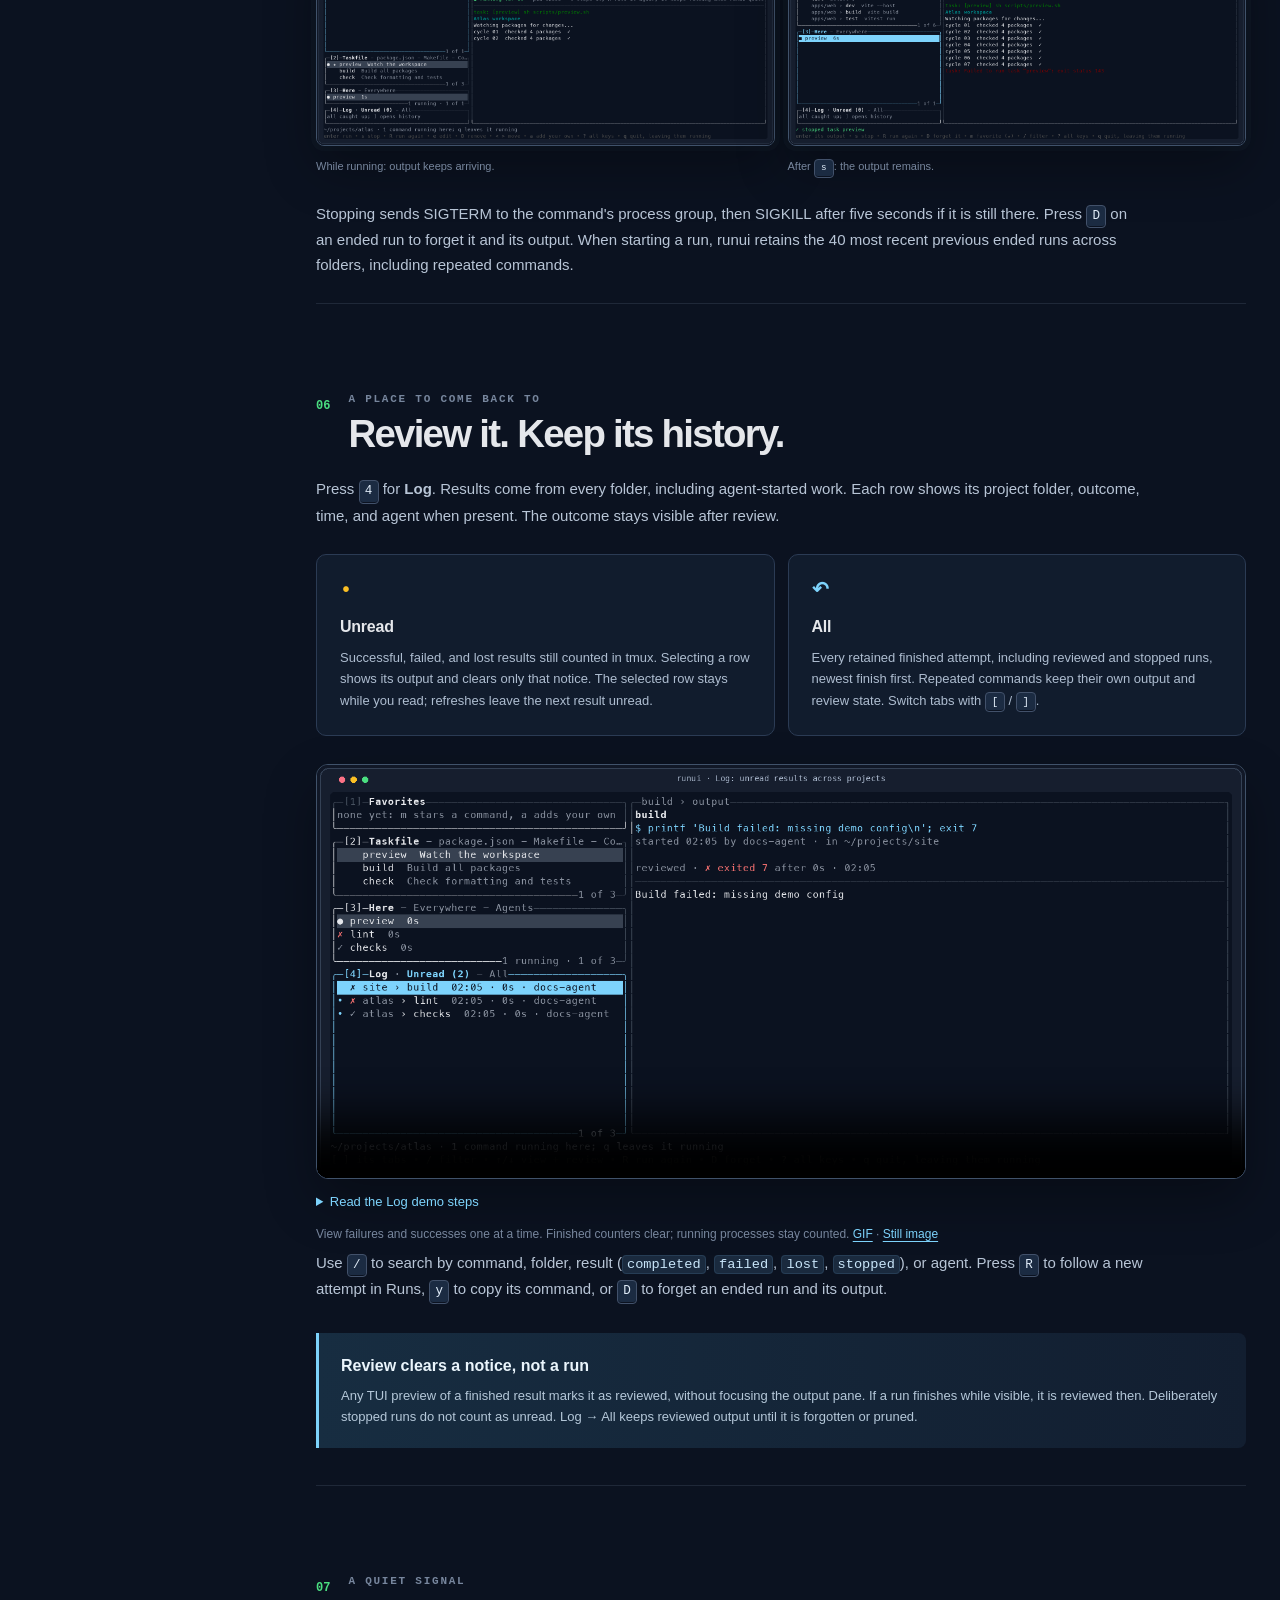
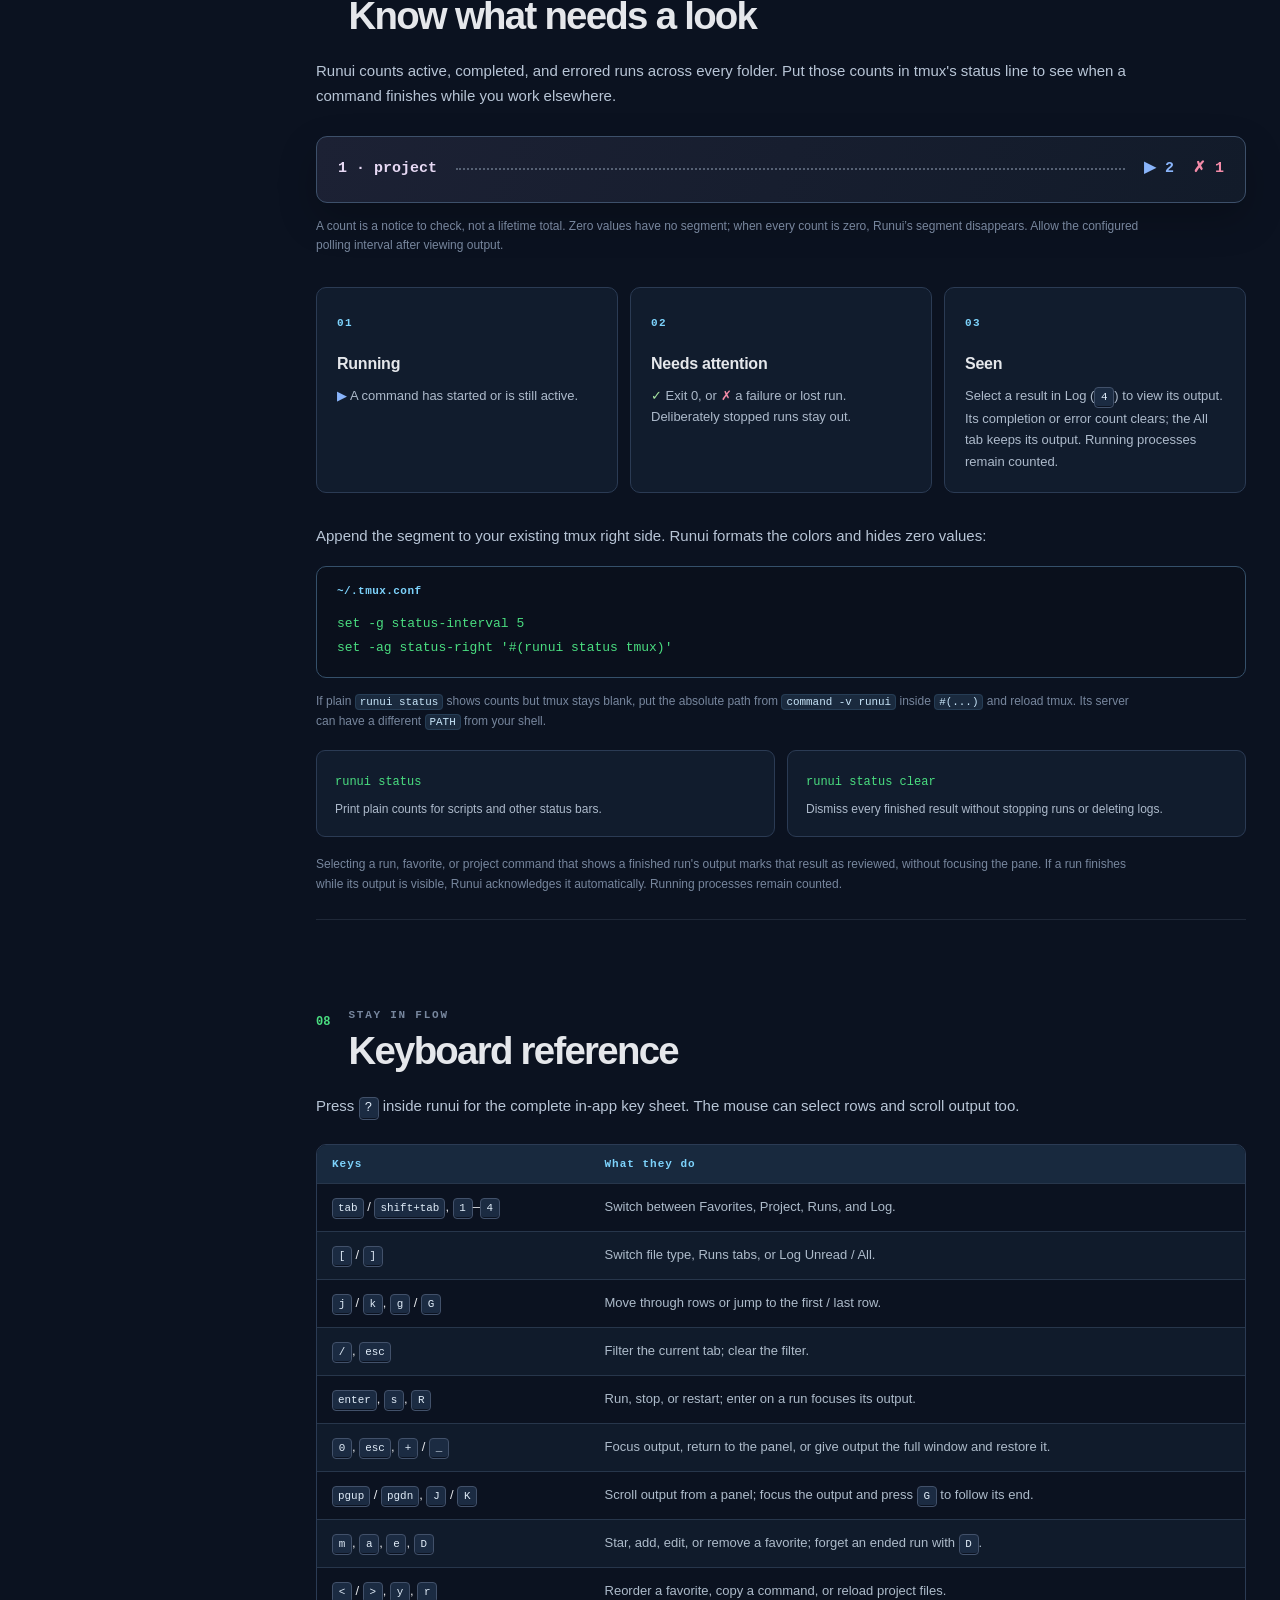
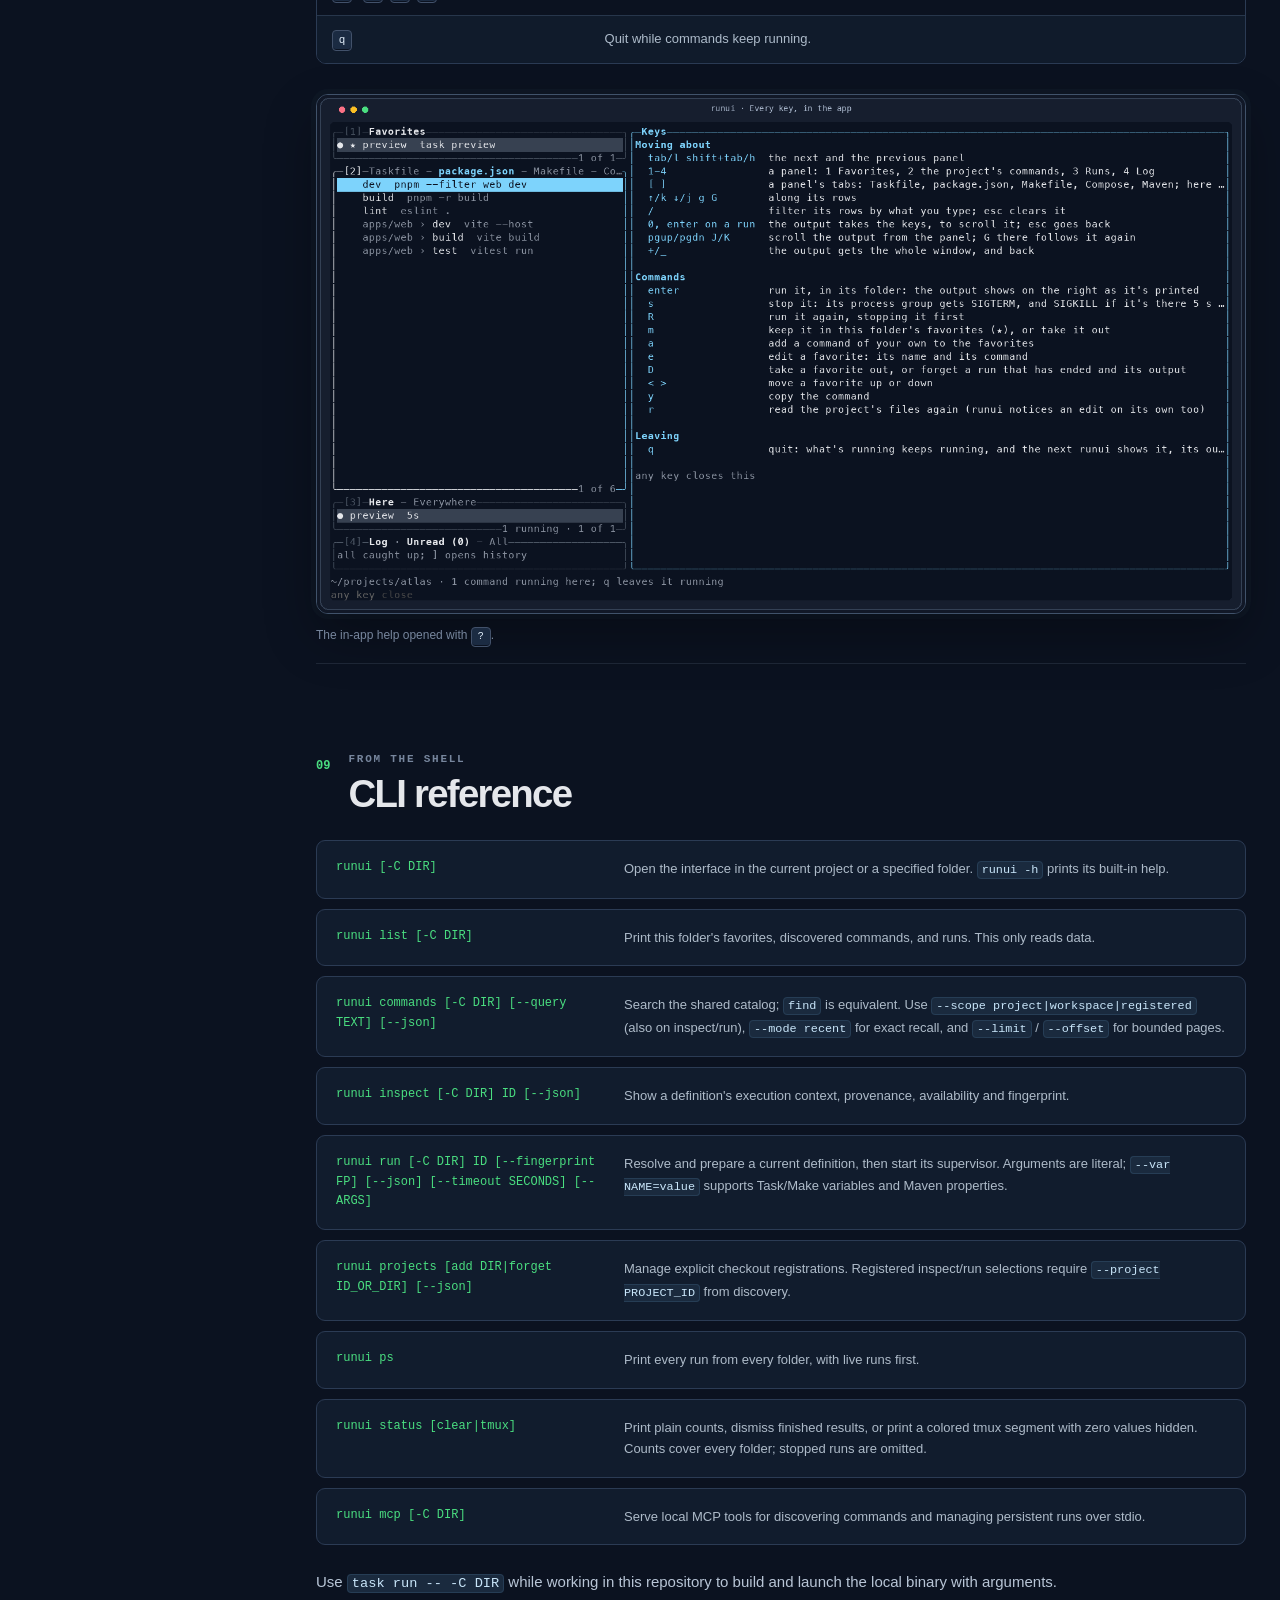
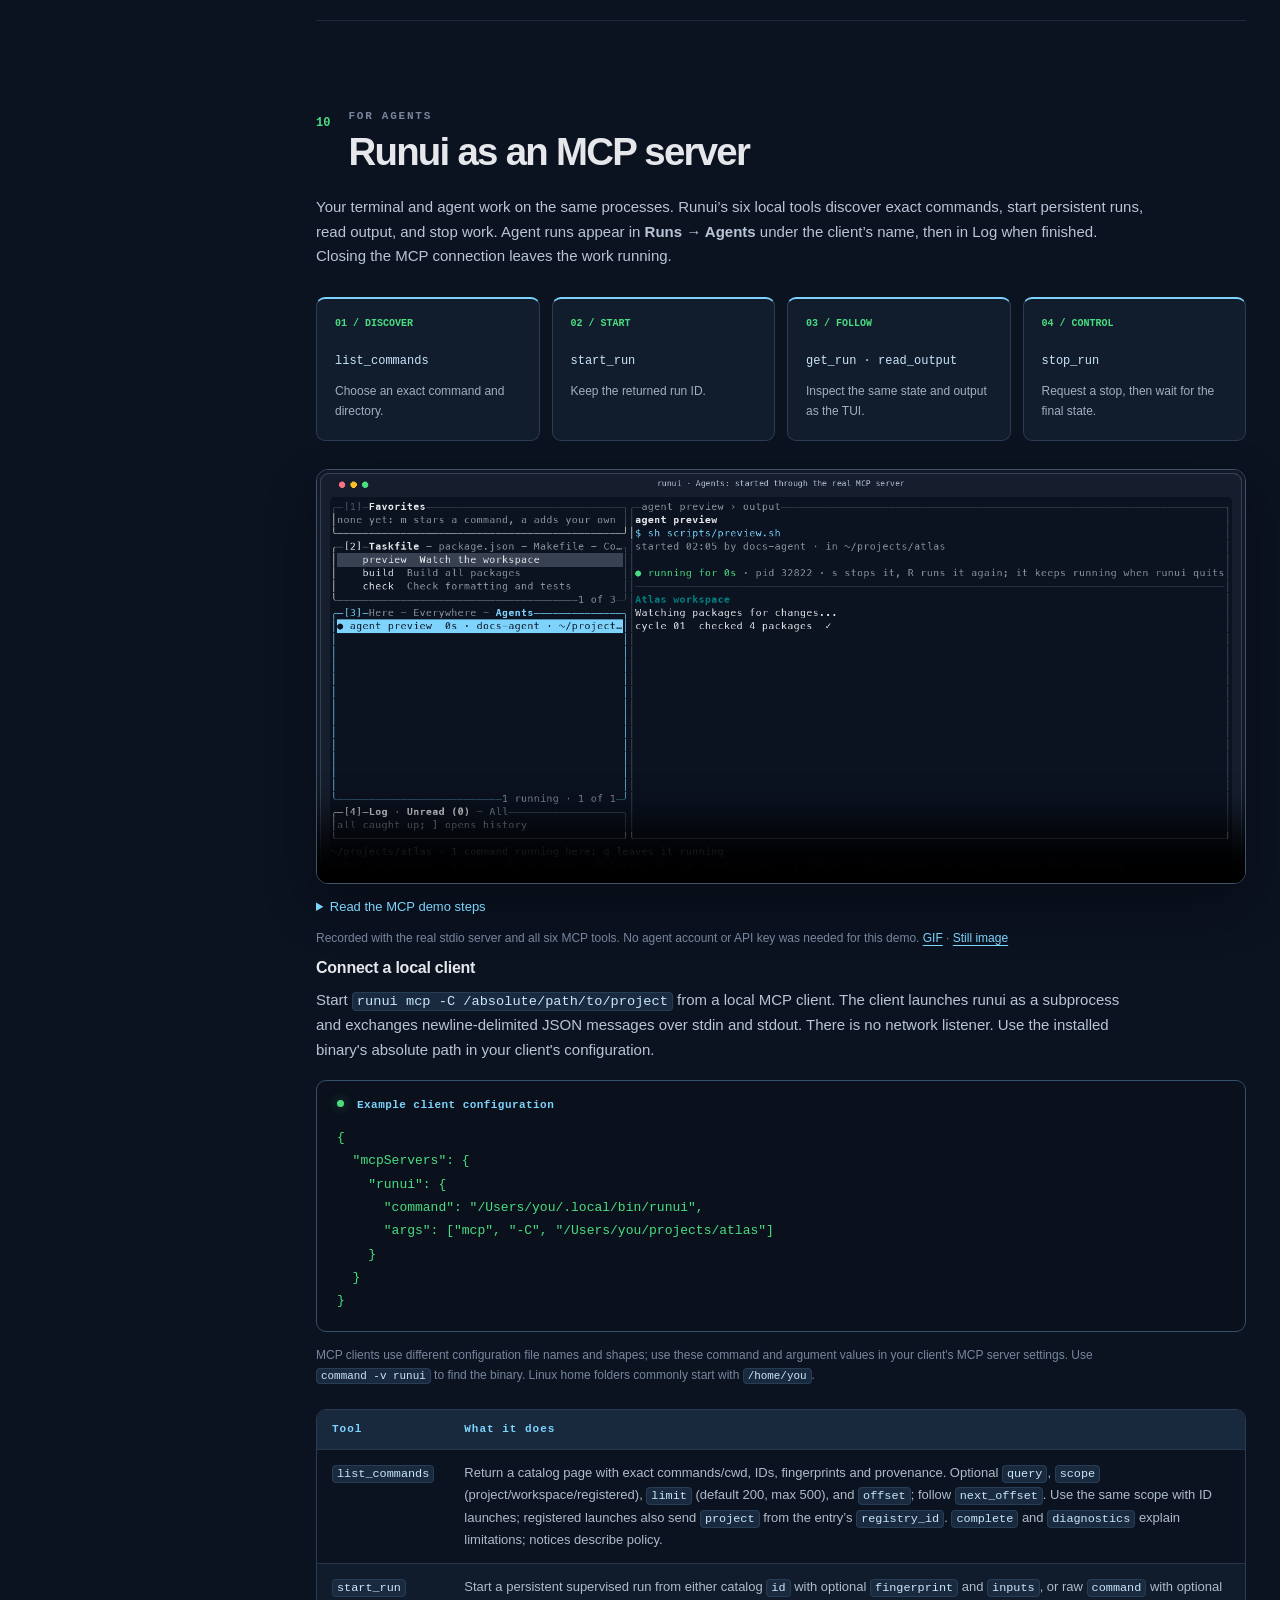
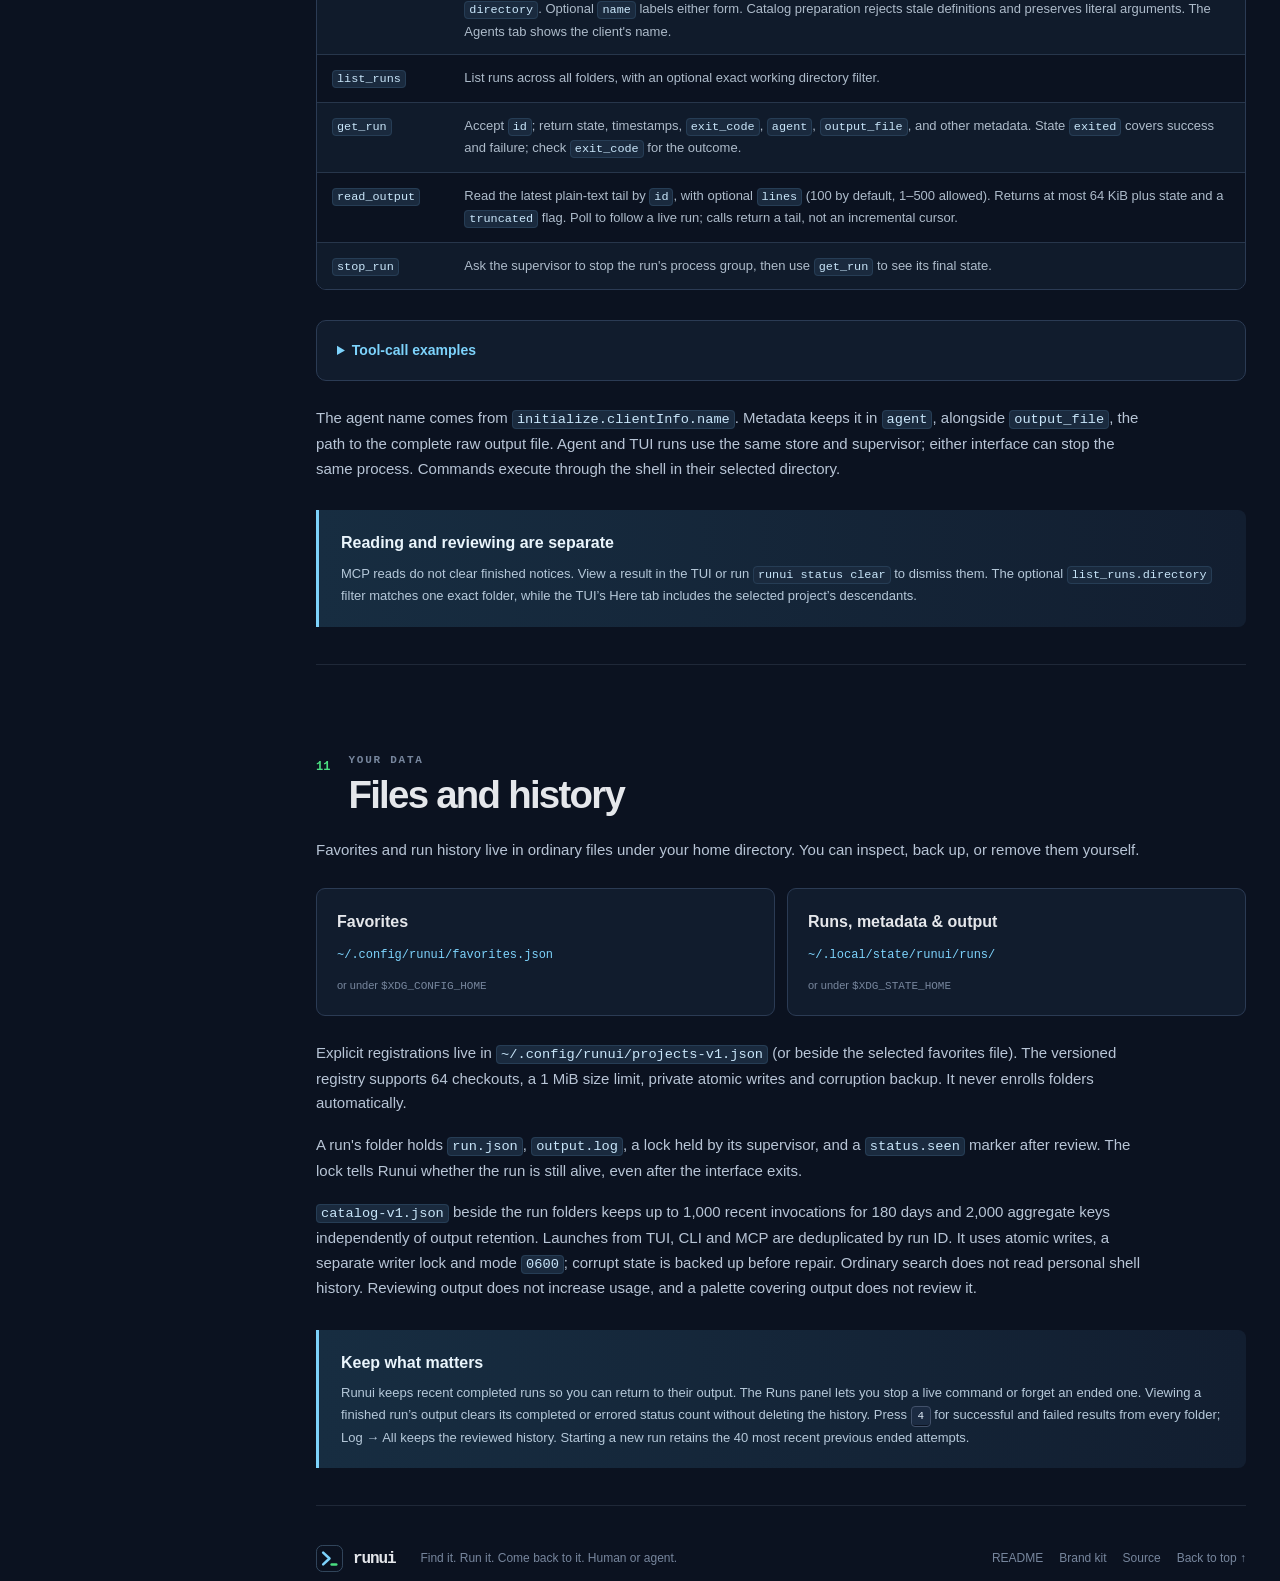
==== commit 6acd892d: "Merge pull request #17 from lechero/codex/cargo-discovery feat: discover Cargo workspace actions and" ====
--- a/docs/index.html
+++ b/docs/index.html
@@ -109,7 +109,7 @@
 
       <section class="content-section" id="sources" aria-labelledby="sources-title">
         <div class="section-head"><span class="section-number">03</span><div><p class="section-kicker">DISCOVERY</p><h2 id="sources-title">Commands already in your project</h2></div></div>
-        <p>runui starts at the nearest project folder above your current directory, stopping at the repository root. It reads declared pnpm/npm/Yarn workspace members even beyond three levels, with a three-level fallback for incidental folders. A command from <code>apps/web</code> is labeled with that path and runs there.</p>
+        <p>runui starts at the nearest project folder above your current directory, stopping at the repository root. It reads declared pnpm/npm/Yarn and Cargo workspace members even beyond three levels, with a three-level fallback for incidental folders. A command from <code>apps/web</code> is labeled with that path and runs there.</p>
         <div class="source-grid">
           <article class="source-card"><span class="source-tag">01 / TASK</span><h3>Taskfile</h3><p>Tasks and included tasks, using their names and descriptions. Internal tasks stay out of the list.</p><code>task 'docs:capture'</code></article>
           <article class="source-card"><span class="source-tag">02 / PACKAGE</span><h3>package.json</h3><p>Scripts through pnpm, yarn, bun, or npm, as the package manager field or nearest lock file selects.</p><code>pnpm run dev</code></article>
@@ -117,8 +117,9 @@
           <article class="source-card"><span class="source-tag">04 / CONTAINERS</span><h3>Compose</h3><p>Start all services, rebuild, stop, inspect, follow logs, or start a single service.</p><code>docker compose up</code></article>
           <article class="source-card"><span class="source-tag">05 / JAVA</span><h3>Maven</h3><p>Install, verify, test, and profile builds. Uses the project's <code>mvnw</code> when it has one.</p><code>./mvnw clean verify</code></article>
           <article class="source-card"><span class="source-tag">06 / PHP</span><h3>Composer</h3><p>Native scripts, arrays, callbacks and helpers, with descriptions and canonical aliases. Lifecycle hooks are available through <code>kind:hook source:composer</code>.</p><code>composer run-script -- check</code></article>
-        </div>
-        <div class="callout"><strong>One search across sources</strong><p>Press <kbd>ctrl+p</kbd> to search commands and favorites together. Try <code>source:npm test</code> or <code>dir:apps/web build</code>. <kbd>alt+s</kbd> switches Project / Workspace / Registered while every selection keeps its own cwd. The preview shows the exact command, provenance, and availability; <kbd>ctrl+v</kbd> opens scrollable details and <kbd>f2</kbd> inspects discovery diagnostics. <kbd>enter</kbd> runs or focuses live output; <kbd>alt+r</kbd> starts another. <kbd>esc</kbd> restores your panel selection and filter.</p><p><kbd>tab</kbd> switches to Recent invocations, retaining exact commands after output pruning. <kbd>alt+u</kbd> selects the current definition separately. <kbd>alt+m</kbd> stars, <kbd>ctrl+y</kbd> copies, <kbd>ctrl+o</kbd> opens source, and <kbd>ctrl+t</kbd> opens a terminal through tmux or <code>RUNUI_TERMINAL</code>. Cargo, shell recall and presets remain in progress. <a href="command-catalog.md">Catalog reference</a>.</p></div>
+          <article class="source-card"><span class="source-tag">07 / RUST</span><h3>Cargo</h3><p>Generated package, default-member and explicit workspace actions. Named targets keep required features and invocation cwd visible.</p><code>cargo run --bin app --features cli</code></article>
+        </div>
+        <div class="callout"><strong>One search across sources</strong><p>Press <kbd>ctrl+p</kbd> to search commands and favorites together. Try <code>source:npm test</code> or <code>dir:apps/web build</code>. <kbd>alt+s</kbd> switches Project / Workspace / Registered while every selection keeps its own cwd. The preview shows the exact command, provenance, and availability; <kbd>ctrl+v</kbd> opens scrollable details and <kbd>f2</kbd> inspects discovery diagnostics. <kbd>enter</kbd> runs or focuses live output; <kbd>alt+r</kbd> starts another. <kbd>esc</kbd> restores your panel selection and filter.</p><p><kbd>tab</kbd> switches to Recent invocations, retaining exact commands after output pruning. <kbd>alt+u</kbd> selects the current definition separately. <kbd>alt+m</kbd> stars, <kbd>ctrl+y</kbd> copies, <kbd>ctrl+o</kbd> opens source, and <kbd>ctrl+t</kbd> opens a terminal through tmux or <code>RUNUI_TERMINAL</code>. Native Cargo enrichment/aliases, shell recall and presets remain in progress. <a href="command-catalog.md">Catalog reference</a>.</p></div>
         <div class="callout"><strong>Find commands across checkouts</strong><p>Press <kbd>alt+p</kbd> in the palette for registered projects. <kbd>enter</kbd> searches one checkout, <kbd>ctrl+o</kbd> opens it in the main panels, <kbd>alt+a</kbd> registers a directory, and <kbd>alt+d</kbd> forgets a registration. Names are qualified by path and branch. Opening folders does not register them; forgetting keeps their files, favorites and runs.</p><p>Four passive workers retain ready results while other checkouts load. Missing checkouts and limits appear in diagnostics. No project code or installation runs during indexing. The CLI provides <code>runui projects add DIR</code>, <code>runui projects --json</code> and <code>runui projects forget ID_OR_DIR</code>. <a href="command-catalog.md#registered-projects">Registry and limits</a>.</p></div>
         <figure class="screen"><a href="assets/scripts.png" aria-label="Open full-size screenshot of package scripts"><img src="assets/scripts.png" width="1610" height="716" alt="Project panel on the package.json tab, showing root scripts and scripts from apps/web" loading="lazy"></a><figcaption>Use <kbd>2</kbd> for Project and <kbd>[</kbd> / <kbd>]</kbd> to switch among file types. This tab includes scripts in <code>apps/web</code>.</figcaption></figure>
         <div class="source-shots"><figure class="screen"><a href="assets/makefile.png" aria-label="Open full-size Makefile screenshot"><img src="assets/makefile.png" width="1610" height="716" alt="Project panel listing Make targets and their comments" loading="lazy"></a><figcaption>Makefile targets</figcaption></figure><figure class="screen"><a href="assets/compose.png" aria-label="Open full-size Compose screenshot"><img src="assets/compose.png" width="1610" height="716" alt="Project panel listing Compose actions and services" loading="lazy"></a><figcaption>Compose actions and services</figcaption></figure><figure class="screen"><a href="assets/maven.png" aria-label="Open full-size Maven screenshot"><img src="assets/maven.png" width="1610" height="716" alt="Project panel listing Maven goals and a profile build" loading="lazy"></a><figcaption>Maven builds and profiles</figcaption></figure></div>
@@ -127,7 +128,11 @@
           <figcaption id="composer-caption">Search an alias, inspect lifecycle hooks, and explicitly check missing tools. This isolated fixture creates no runs or unread notices. <a href="assets/composer-tour.gif">GIF</a> · <a href="assets/composer.png">Still image</a></figcaption>
         </figure>
         <div class="callout"><strong>Composer context and readiness</strong><p>PHP and Composer are checked separately. <kbd>alt+i</kbd> or <code>runui inspect --native ID</code> explicitly probes versions with scripts/plugins disabled, a five-second deadline and a 64-KiB output limit per tool. Project wrappers remain unverified. Opening search runs no native commands. <code>.runui.json</code> can select an alternate manifest or local PHAR; the command sets <code>COMPOSER</code> explicitly and keeps its own cwd. <a href="command-catalog.md#composer">Settings, hooks and timeout reference</a>.</p></div>
-        <div class="callout"><strong>Membership and refresh</strong><p>Workspace declarations and exclusions select packages. <code>.runuiignore</code> uses Git-ignore syntax and applies even to declared members. Repository ignores suppress incidental discovery; declared members override them with a notice. Symlinks, nested repositories and dependency/generated folders stay traversal boundaries.</p><p>Background checks cover included Taskfiles, new member directories, declarations, ignores, parent package-manager settings/locks and Maven wrappers. Press <kbd>r</kbd> to rescan. Shared Taskfiles appear under every namespace. Global limits are 2,000 folders and 150 source/dependency files; the incidental fallback remains three levels. Limitations retain usable commands and explain skipped paths.</p></div>
+        <figure class="screen demo">
+          <video controls playsinline preload="none" poster="assets/cargo.png" width="1610" height="716" aria-label="Cargo workspace and feature-gated binary tour" aria-describedby="cargo-caption"><source src="assets/cargo-tour.mp4" type="video/mp4"><p><a href="assets/cargo-tour.gif">Watch the Cargo GIF</a>.</p></video>
+          <figcaption id="cargo-caption">Distinguish native defaults from all-member actions, select a feature-gated target, and keep its real supervised output. <a href="assets/cargo-tour.gif">GIF</a> · <a href="assets/cargo.png">Still image</a> · <a href="command-catalog.md#cargo">Cargo context and limits</a></figcaption>
+        </figure>
+        <div class="callout"><strong>Membership and refresh</strong><p>Workspace declarations and exclusions select packages. <code>.runuiignore</code> uses Git-ignore syntax and applies even to declared members. Repository ignores suppress incidental discovery; declared members override them with a notice. Symlinks, nested repositories and dependency/generated folders stay traversal boundaries.</p><p>Background checks cover included Taskfiles, new member directories, declarations, ignores, parent package-manager settings/locks and Maven wrappers. Press <kbd>r</kbd> to rescan. Shared Taskfiles appear under every namespace. Global limits are 2,000 folders, 150 source/dependency files, 2 MiB per source and 16 MiB total source bytes; the incidental fallback remains three levels. Limitations retain usable commands and explain skipped paths.</p></div>
       </section>
 
       <section class="content-section" id="favorites" aria-labelledby="favorites-title">
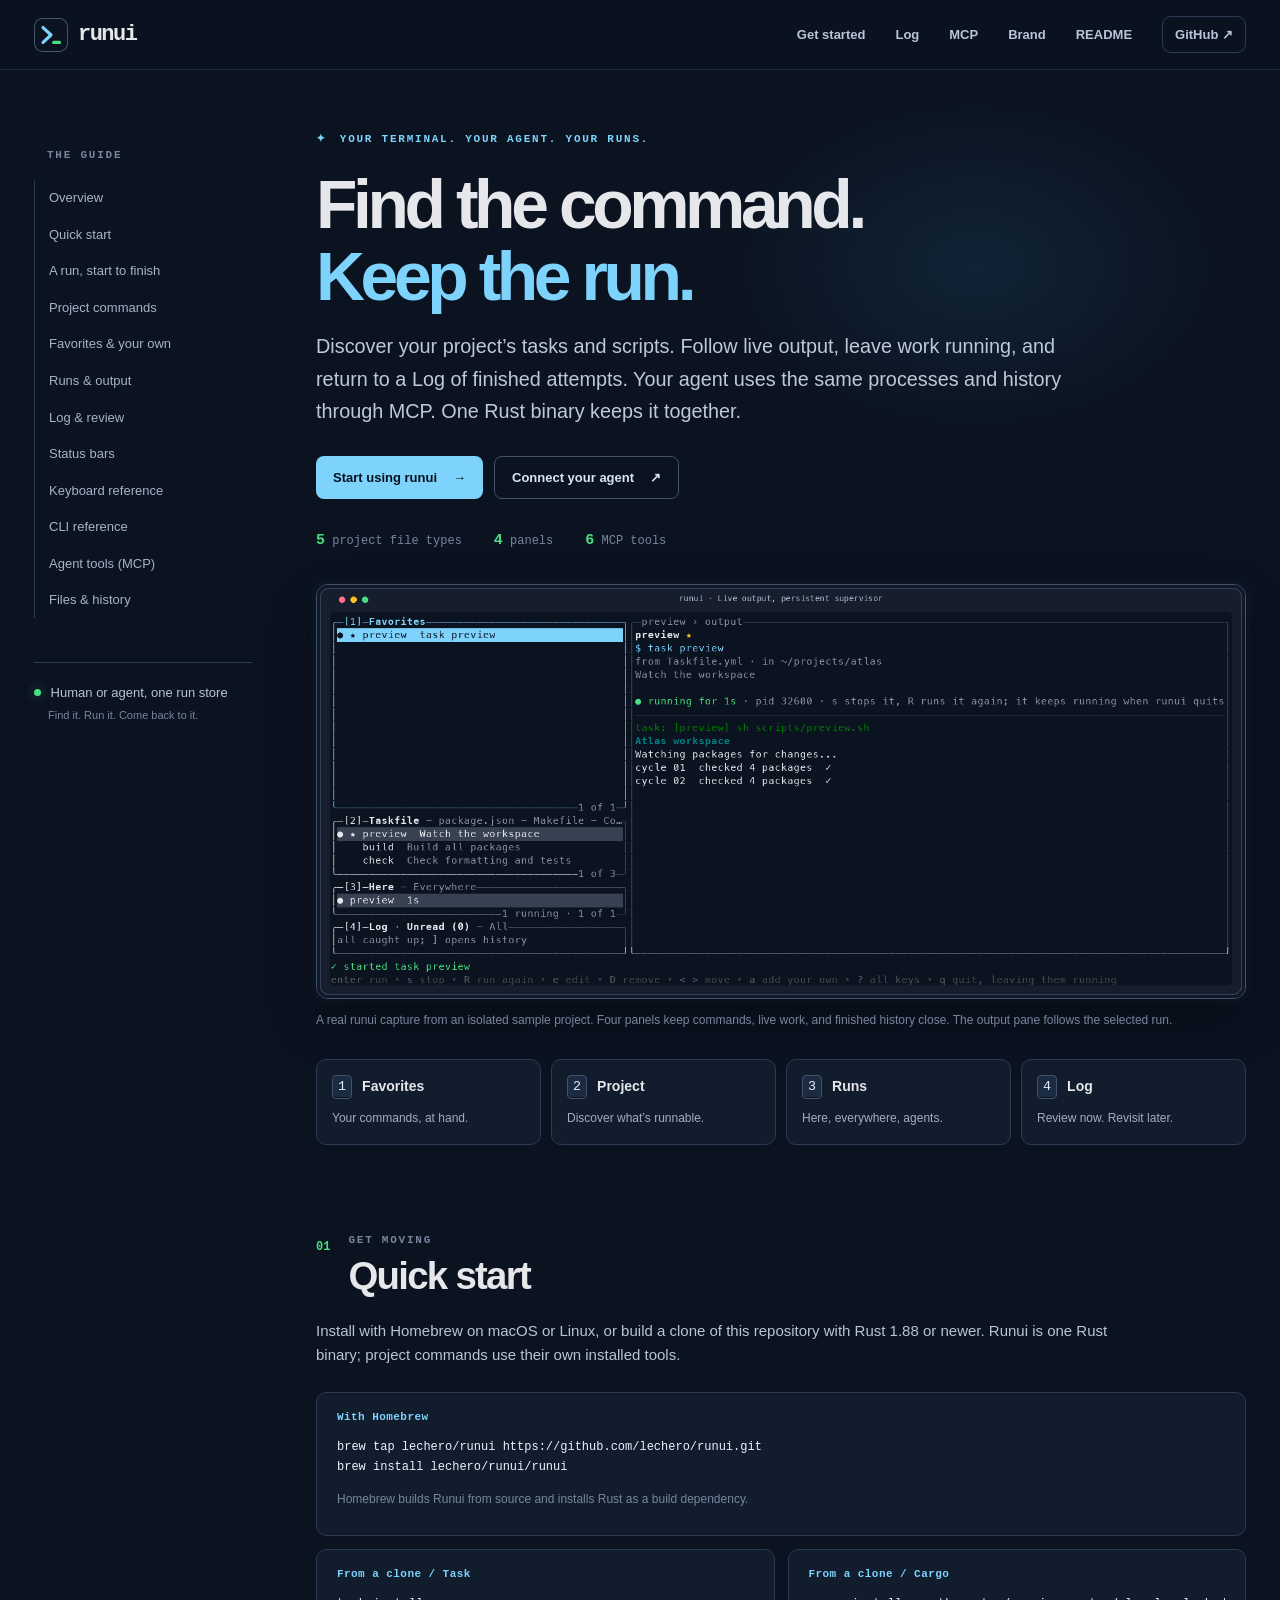
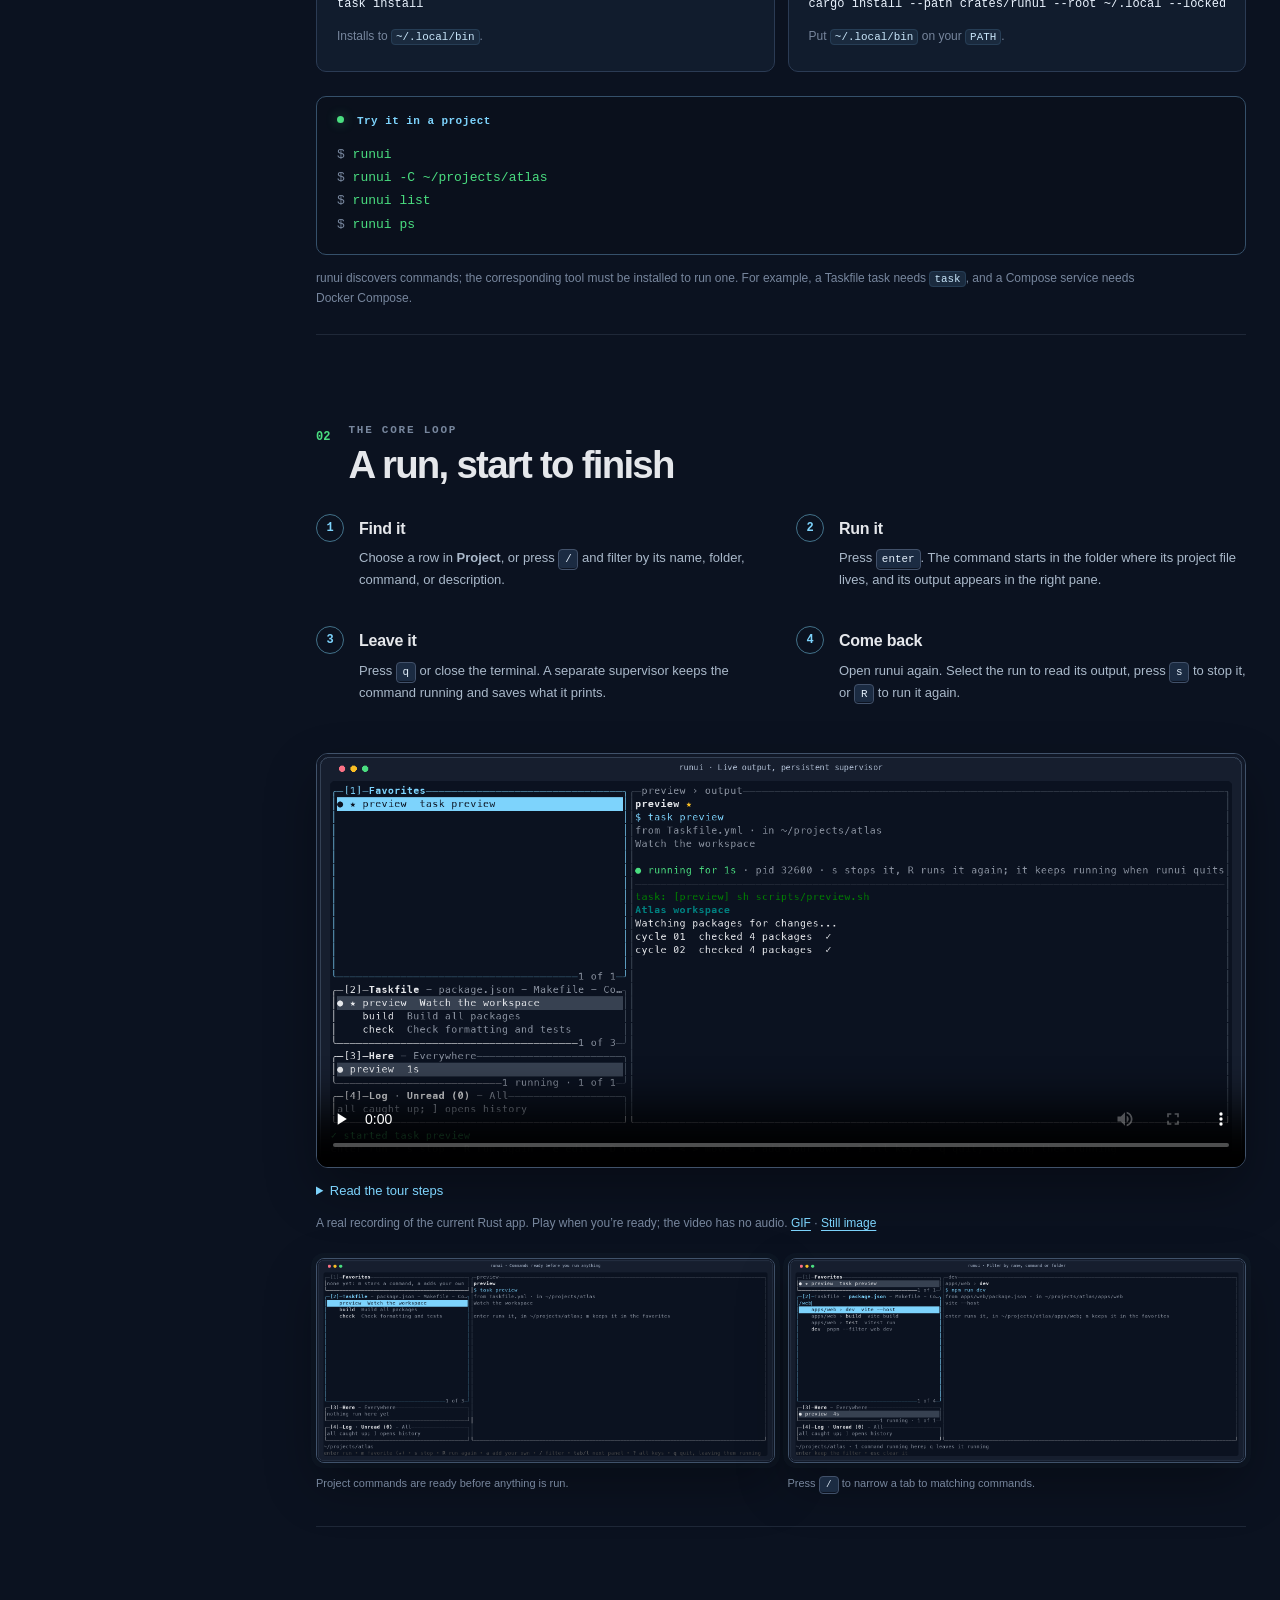
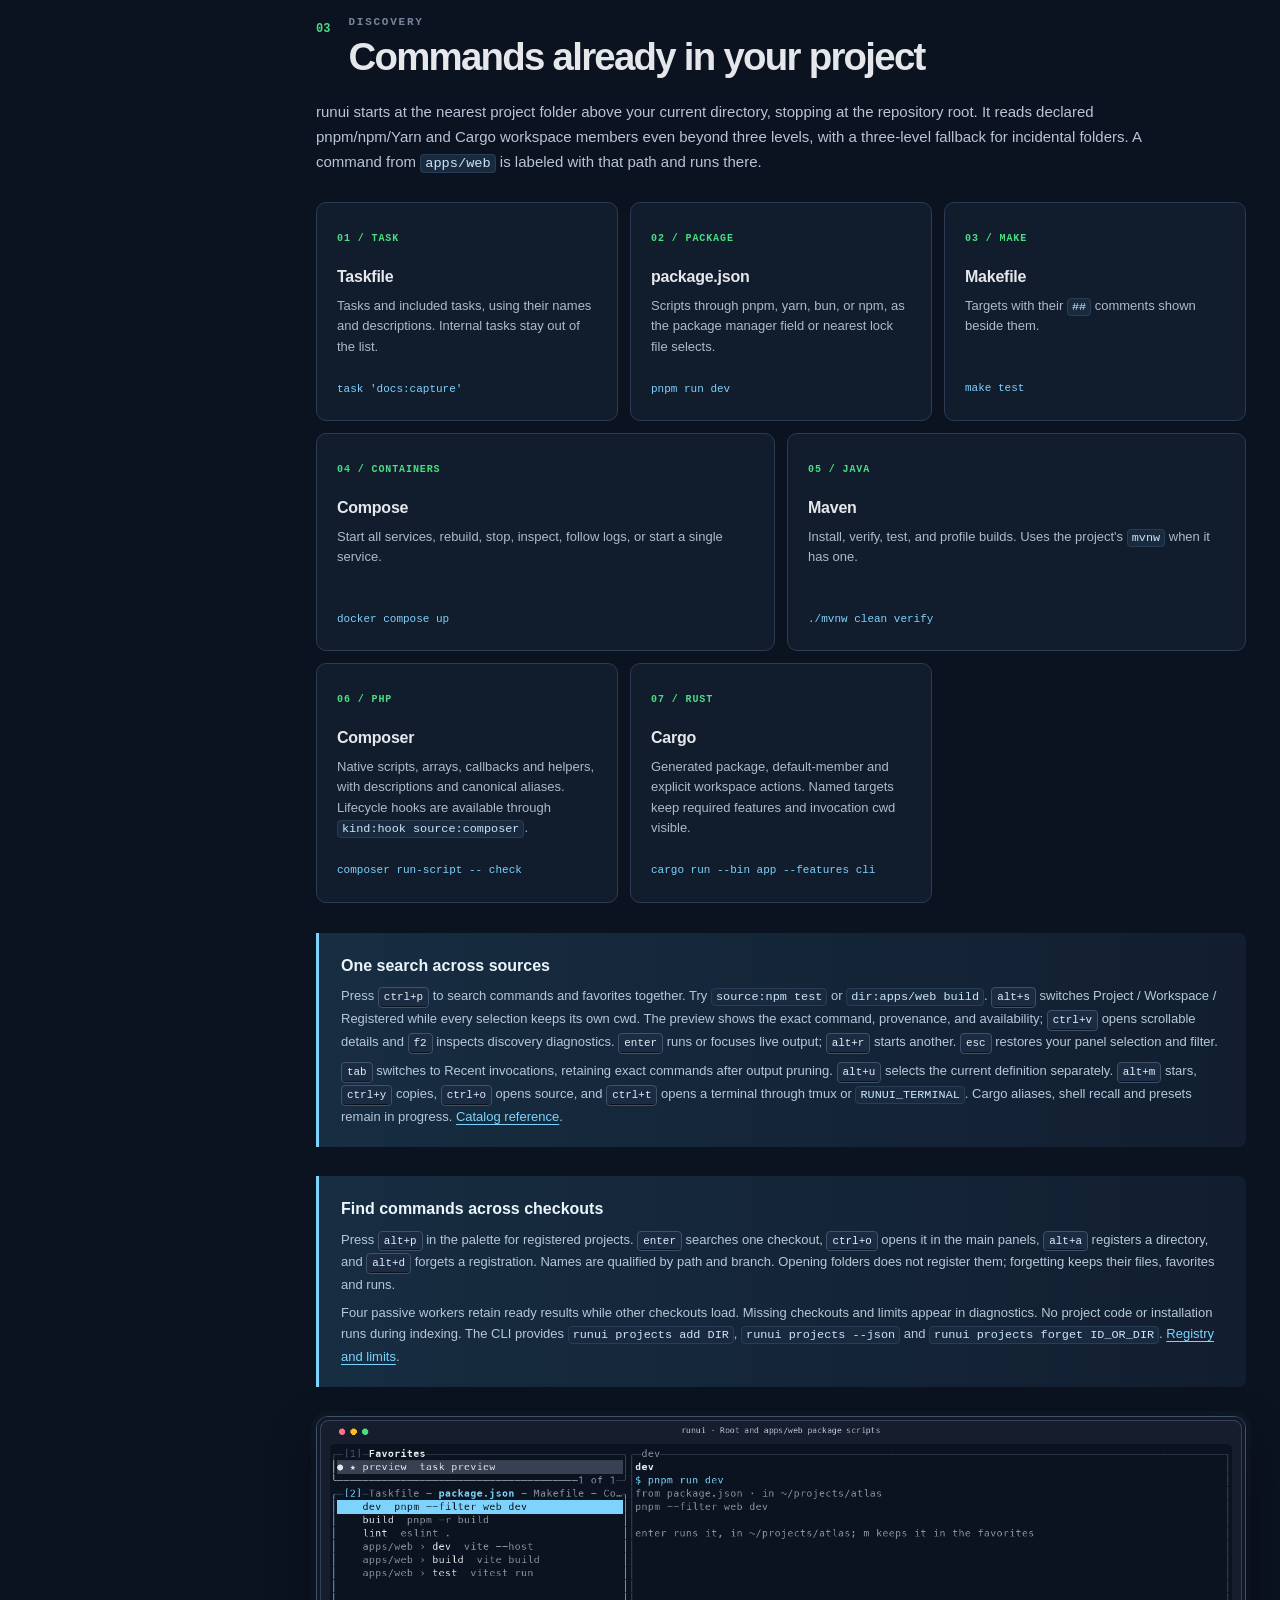
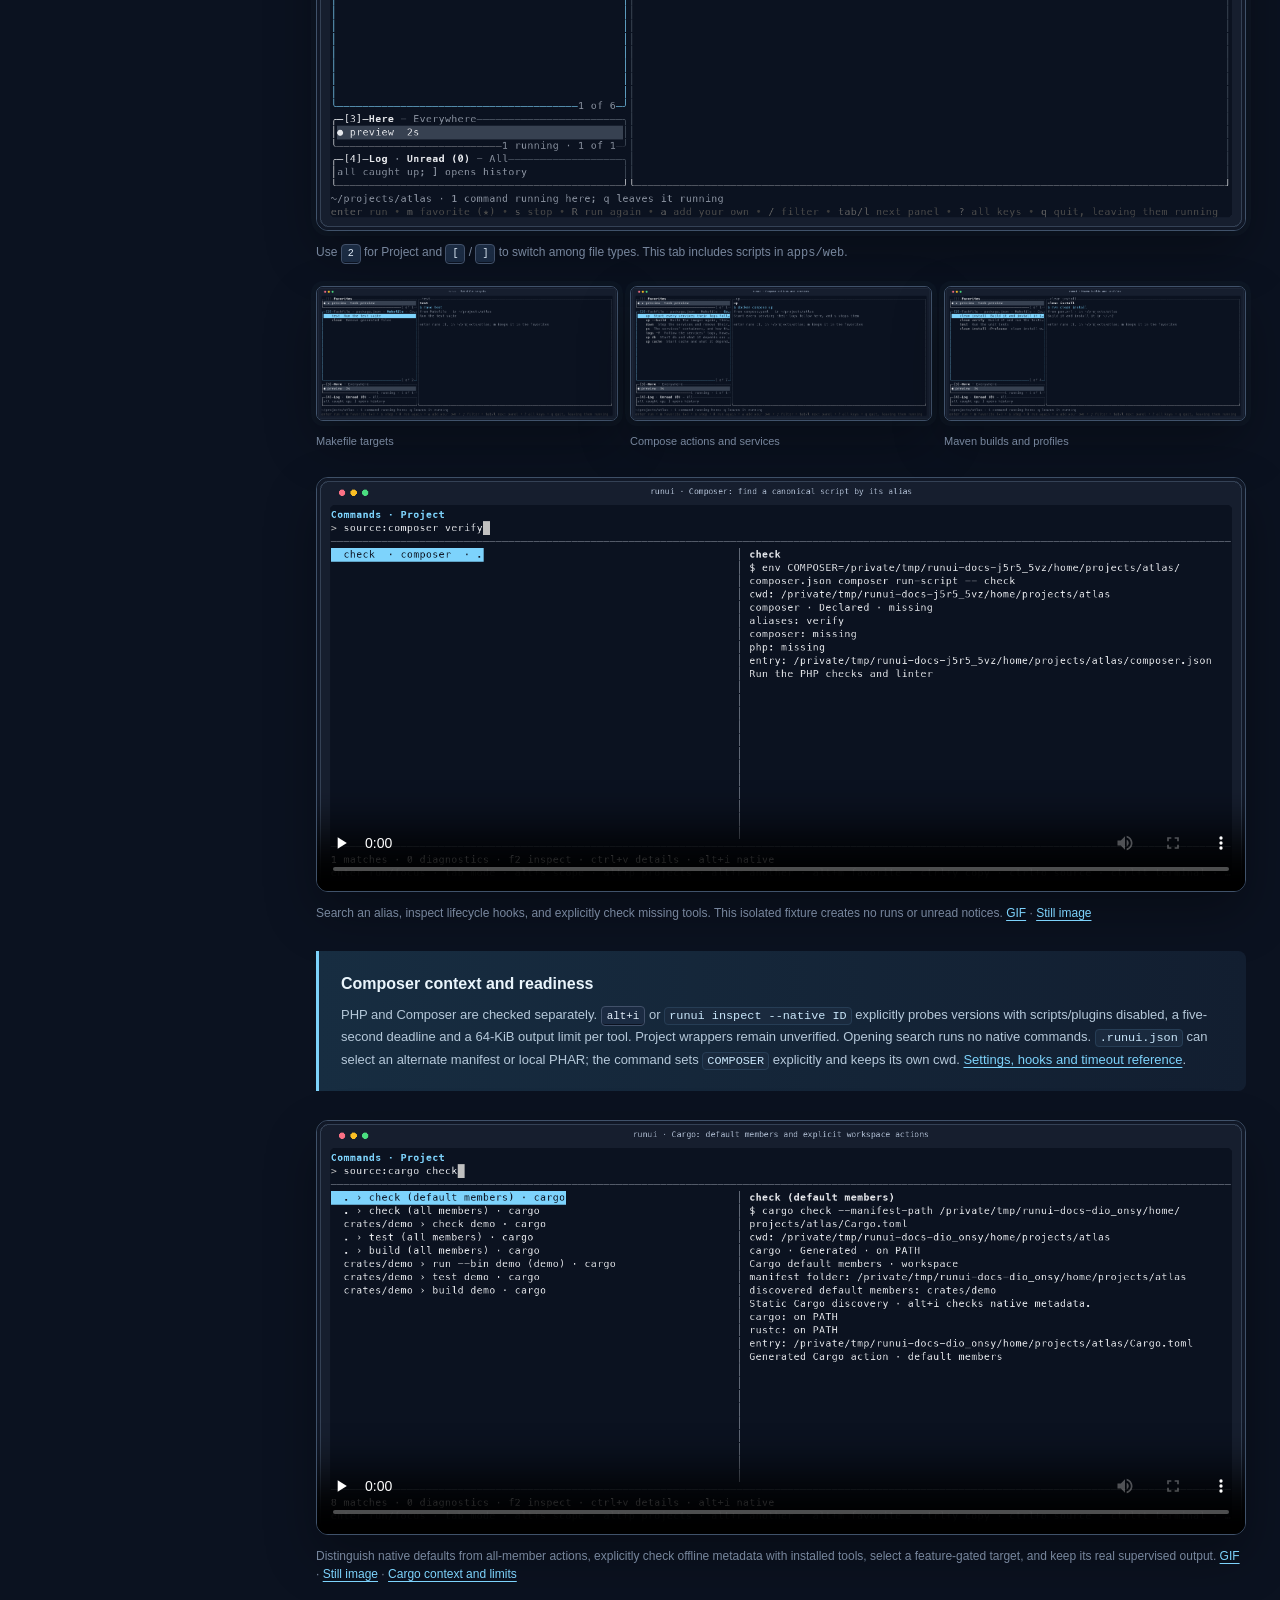
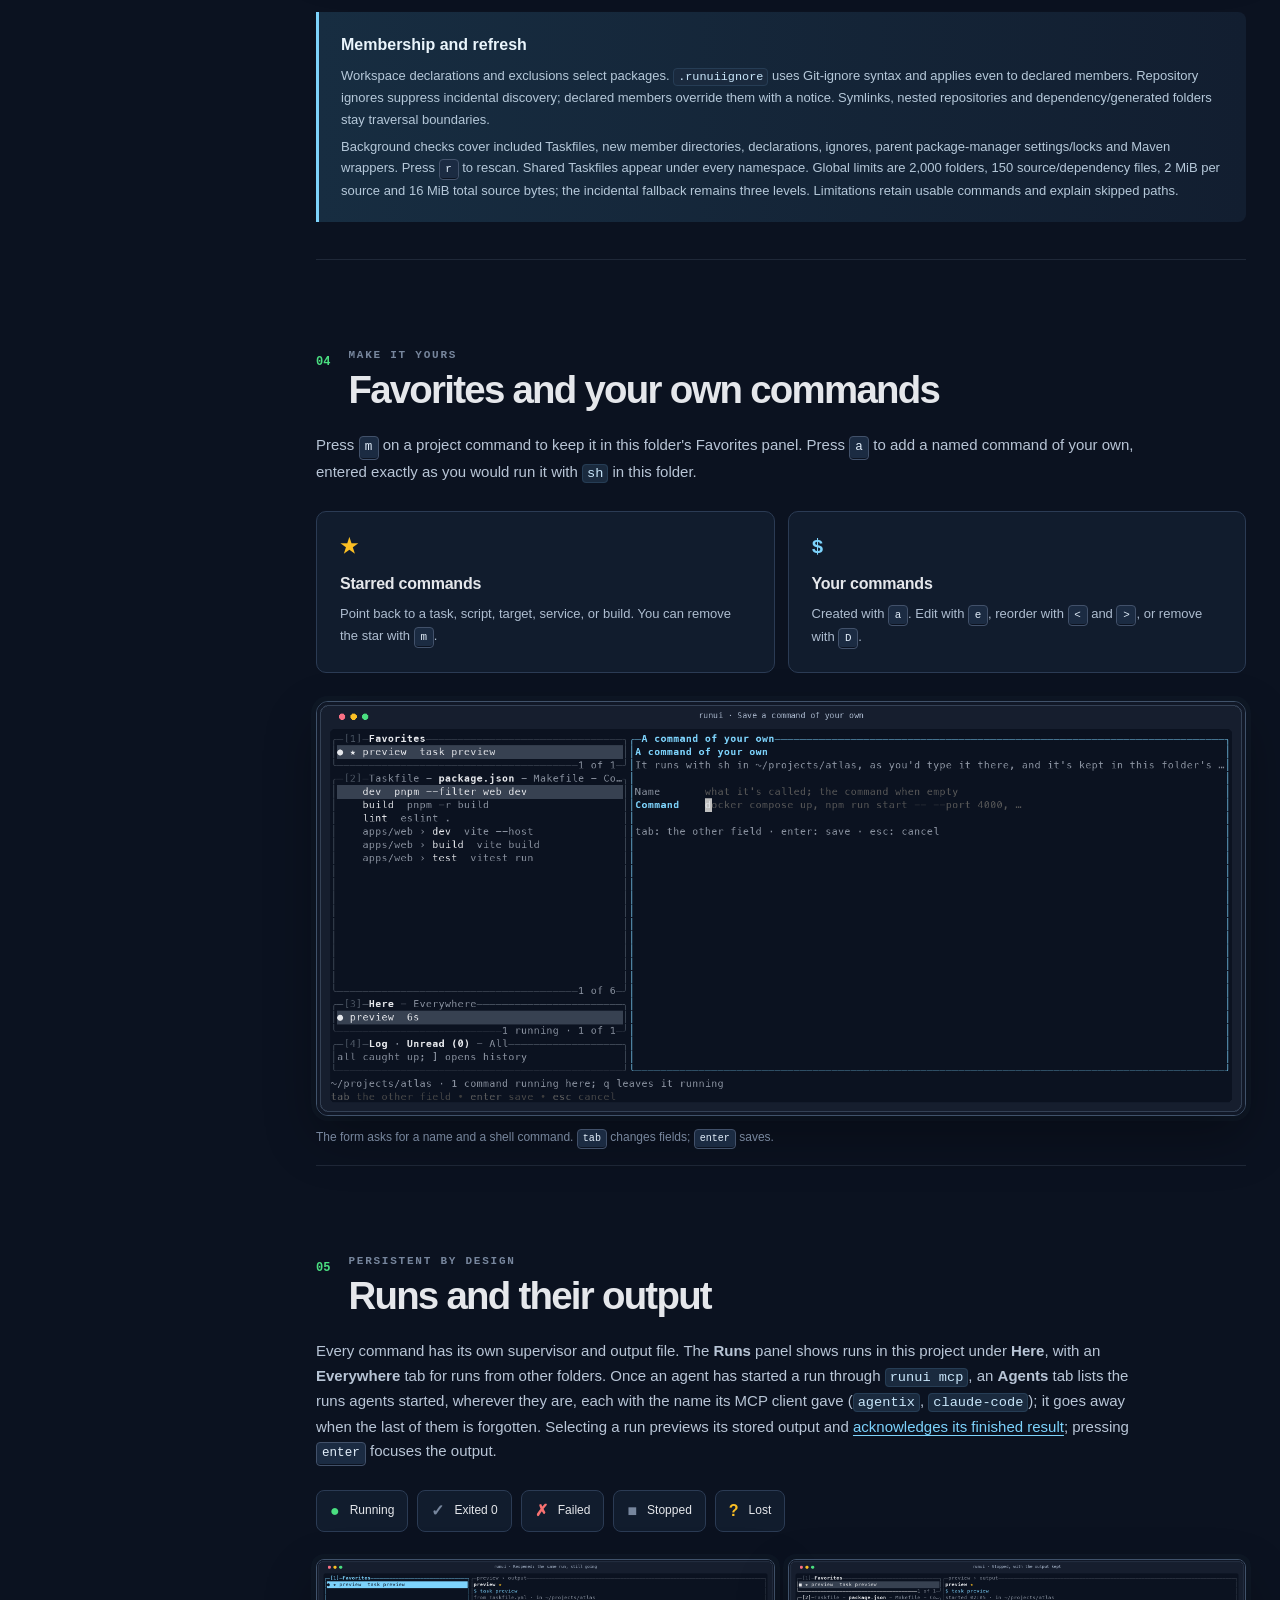
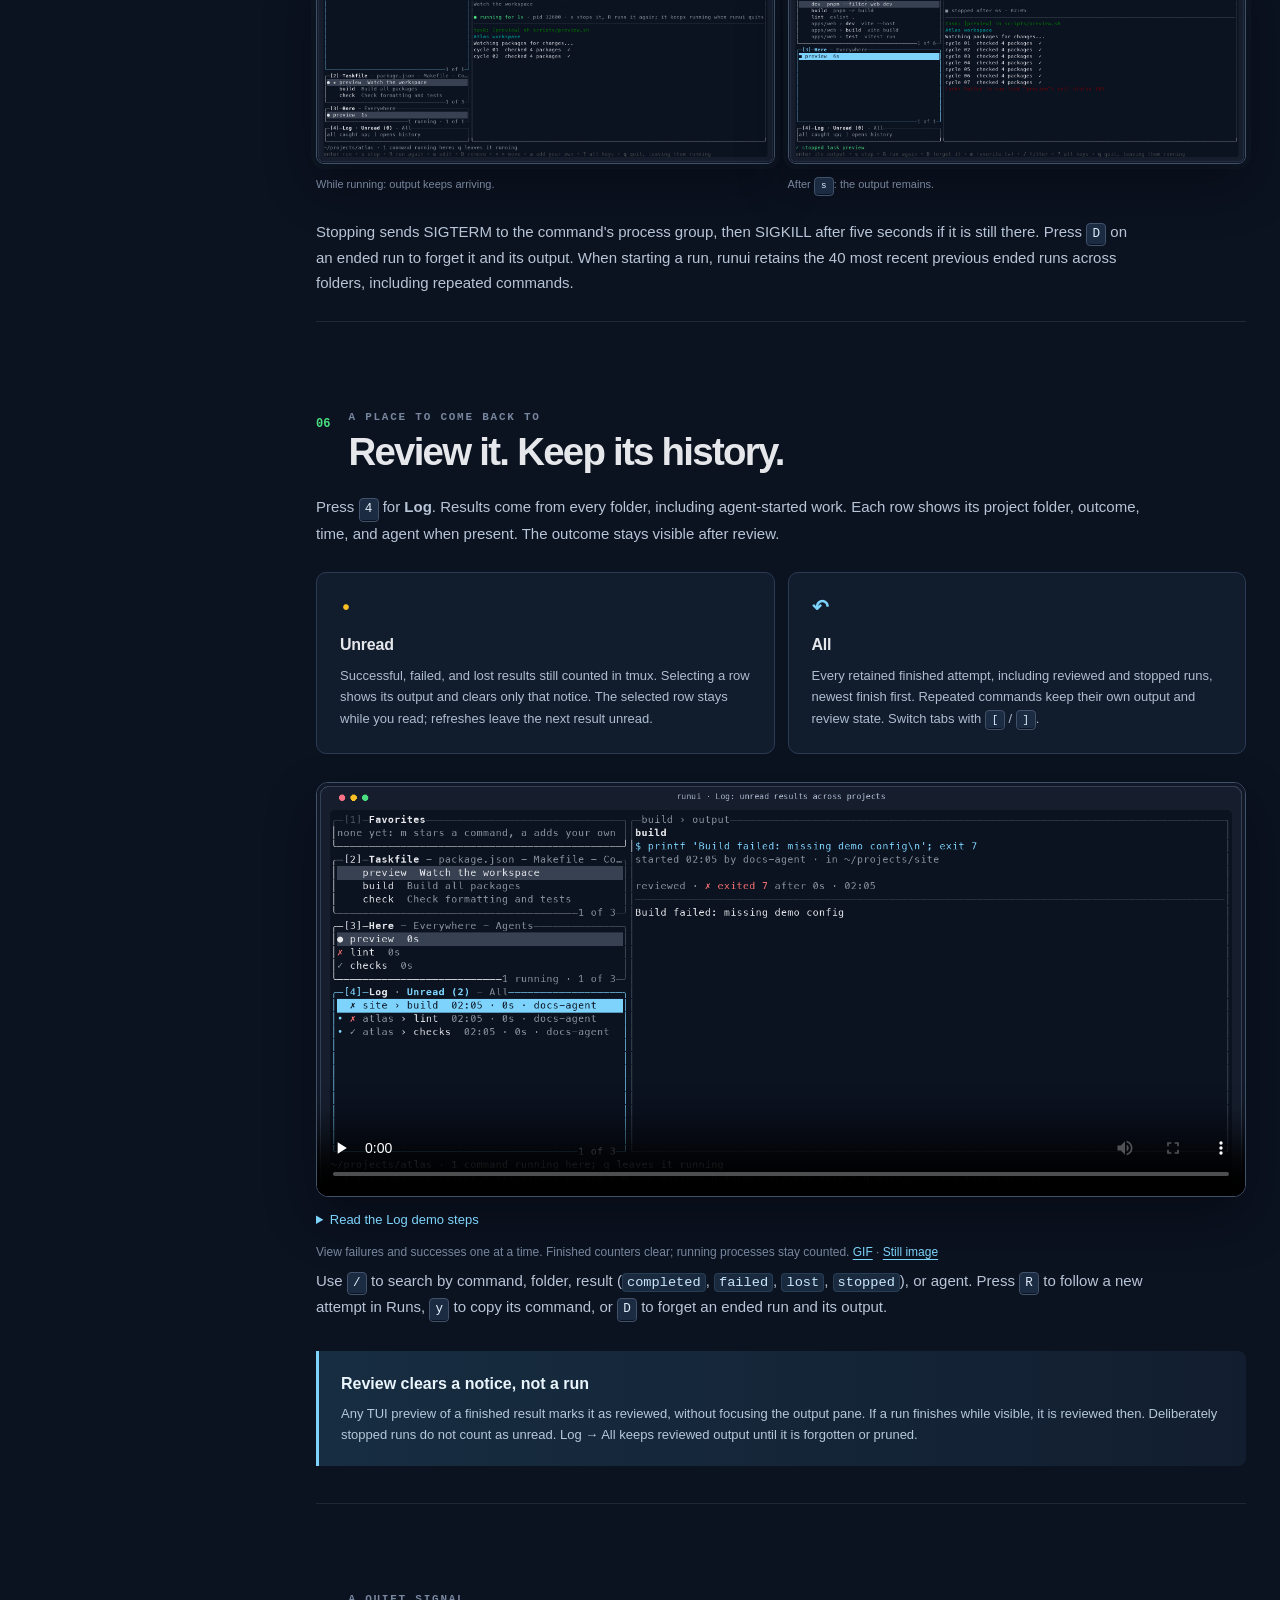
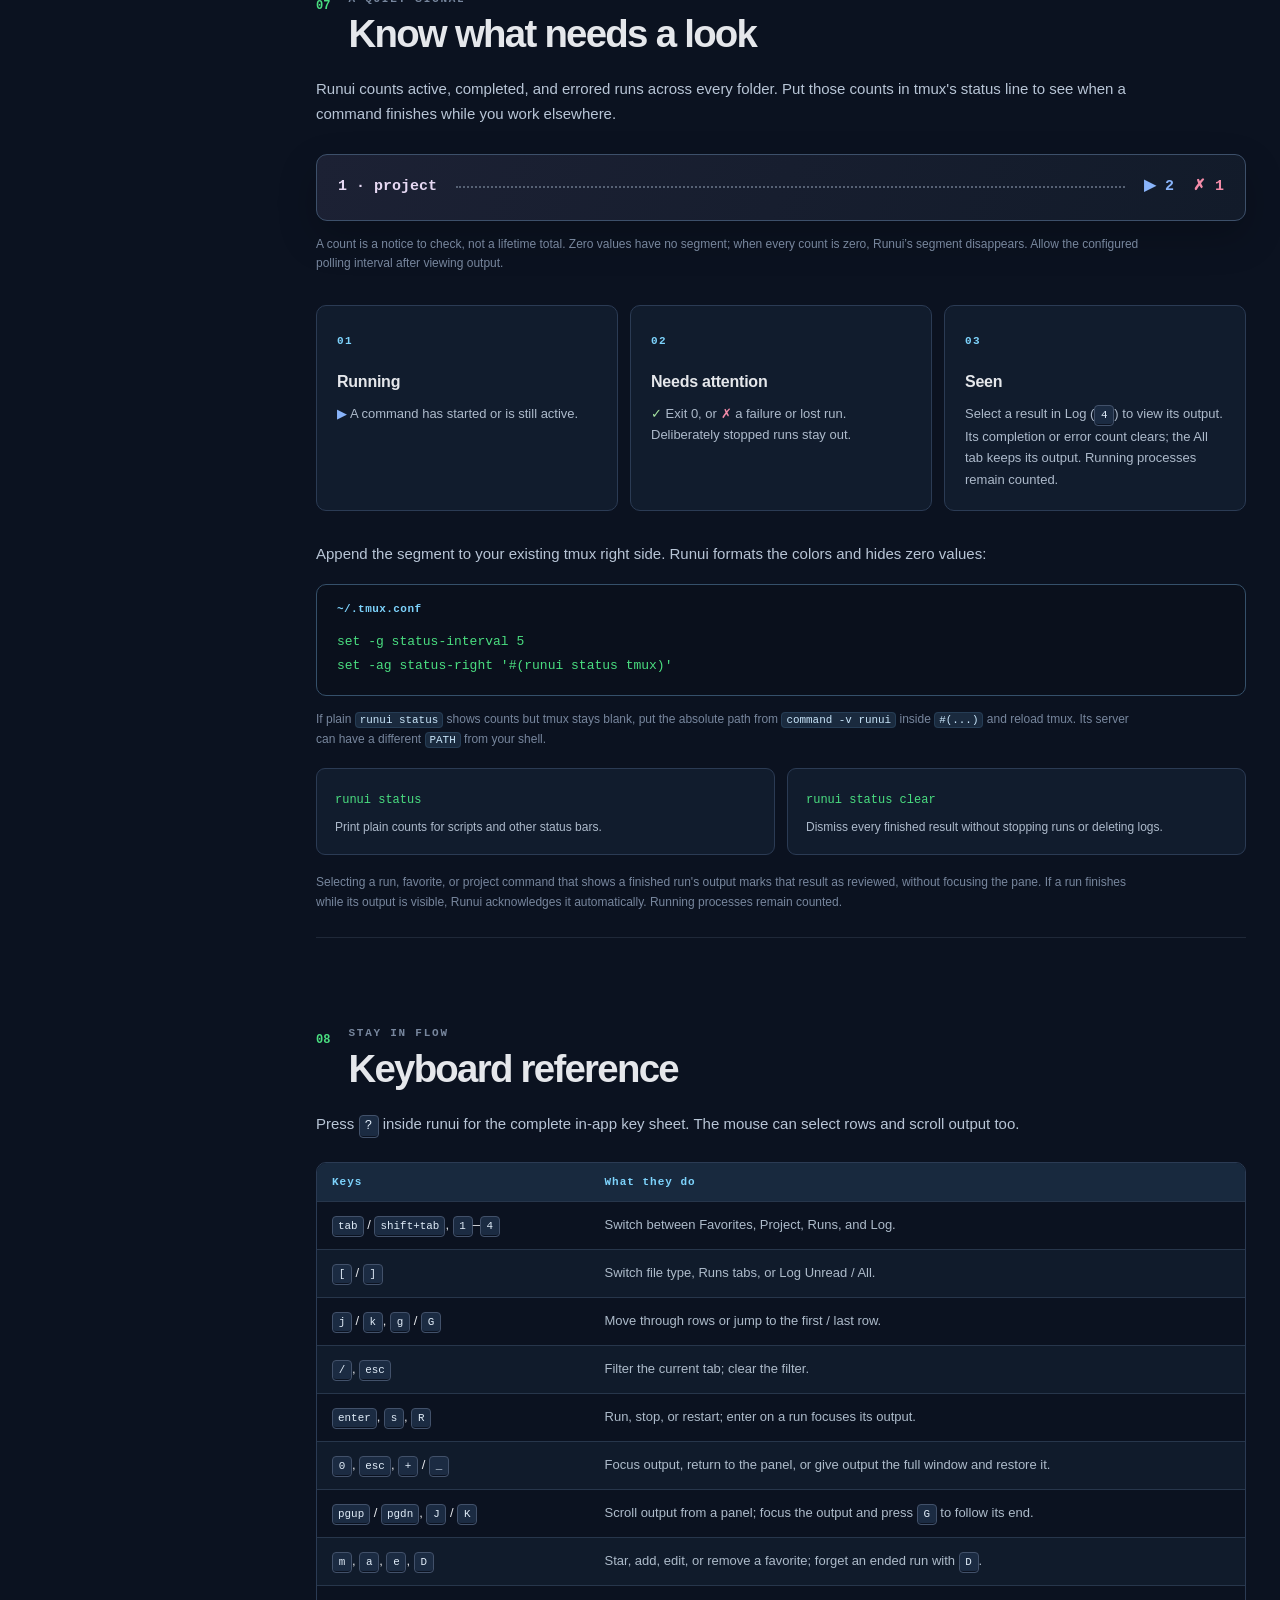
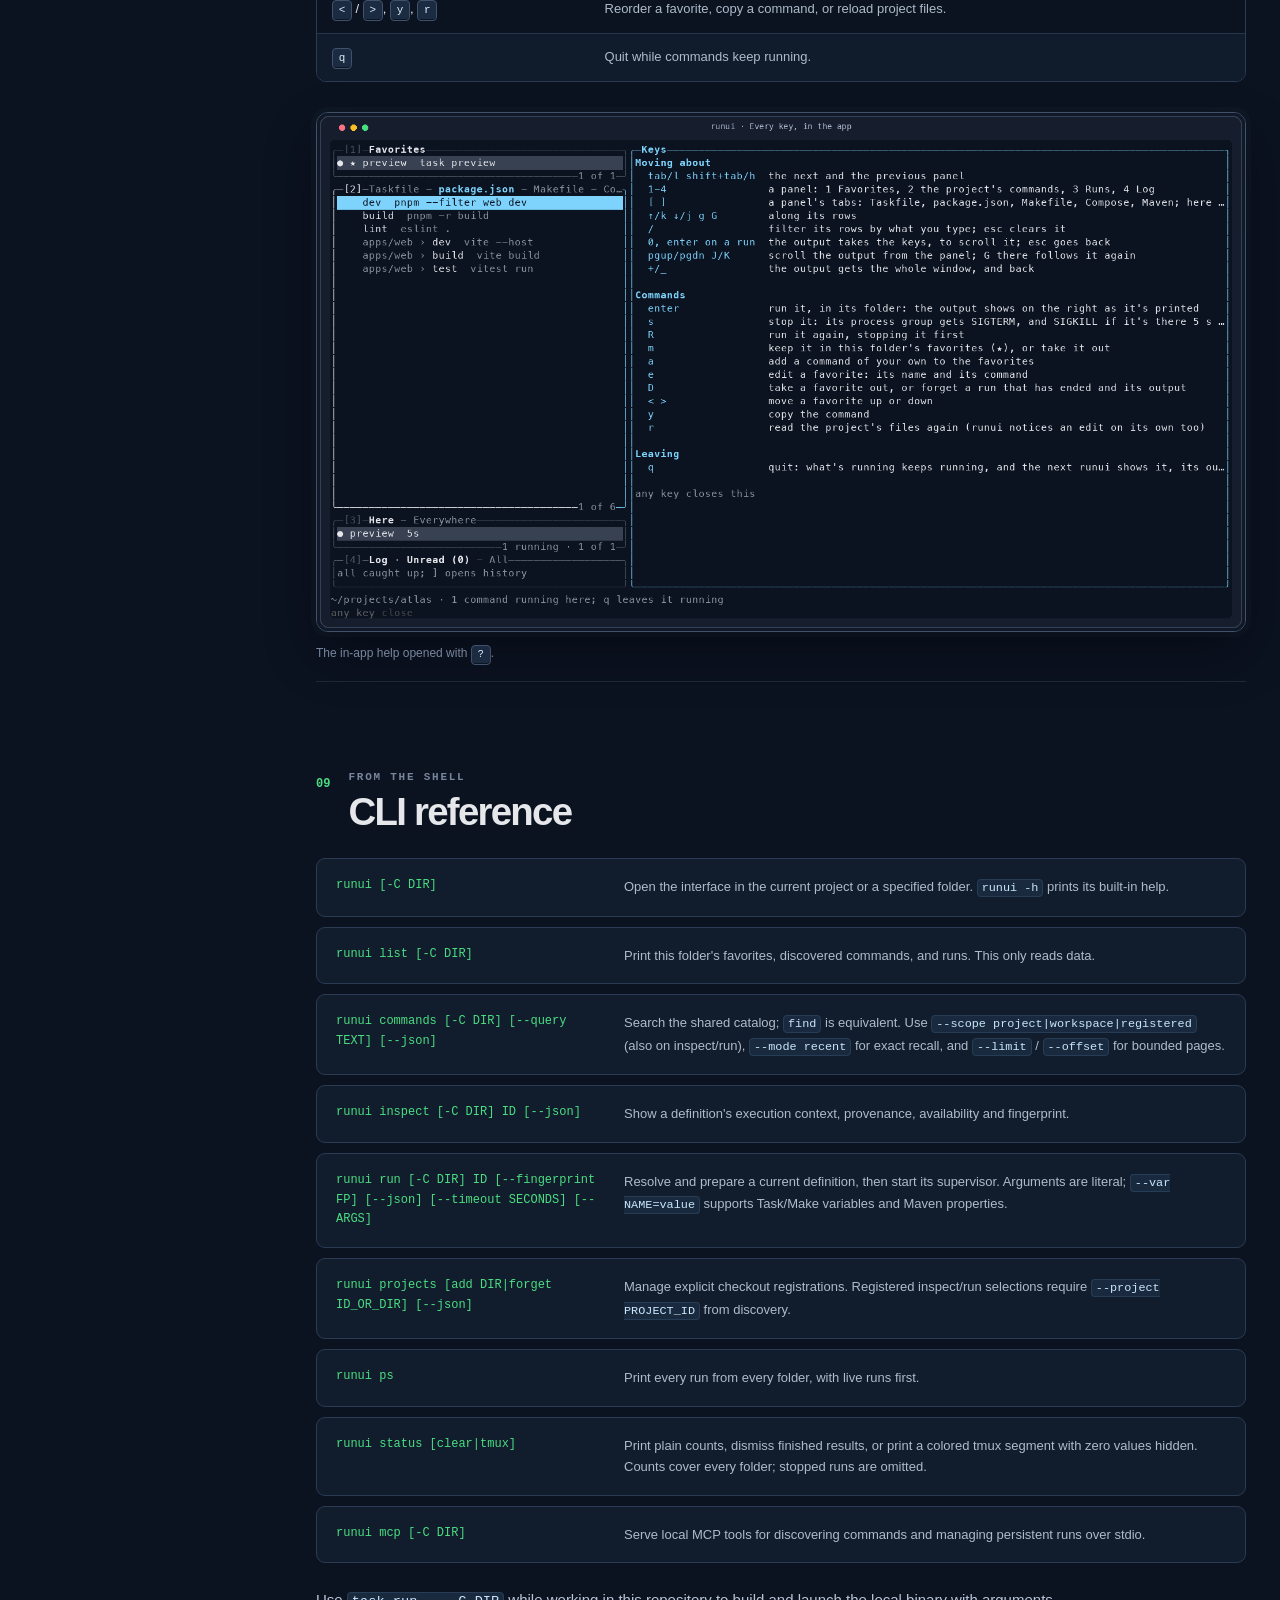
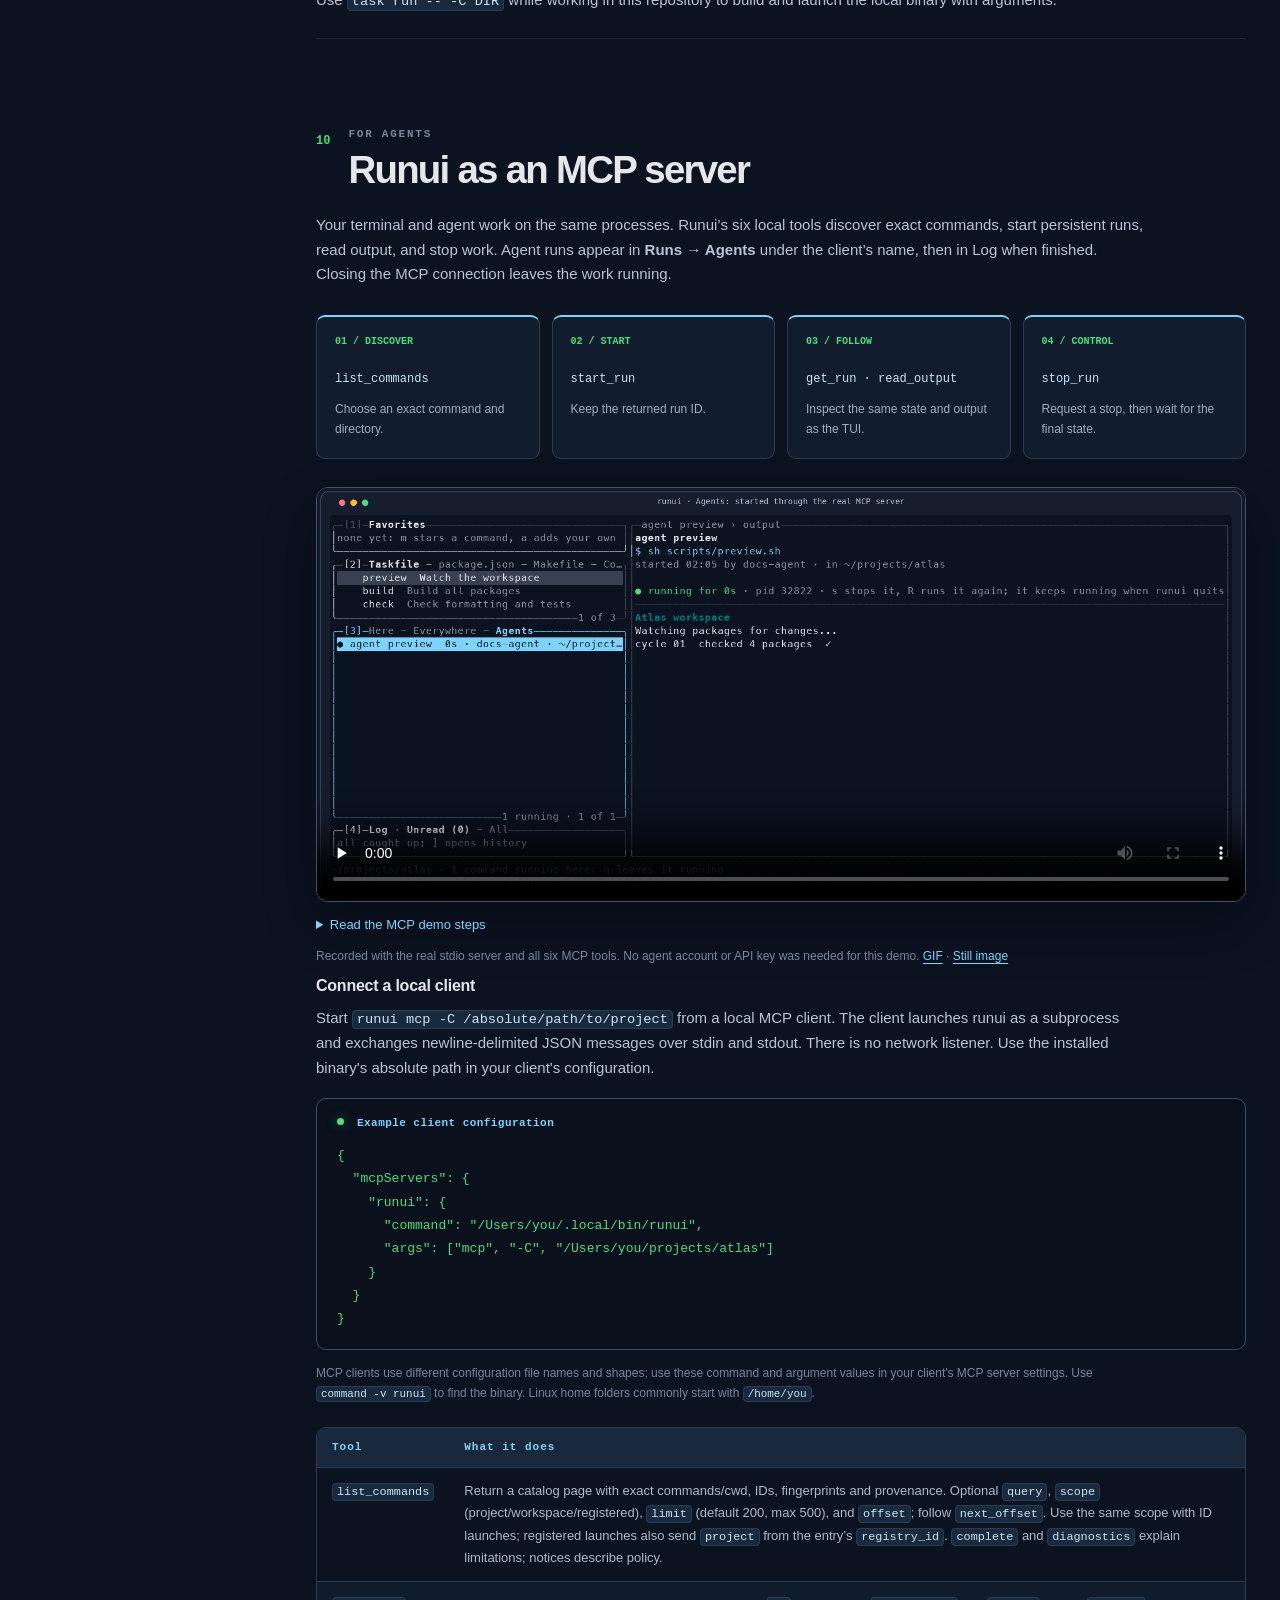
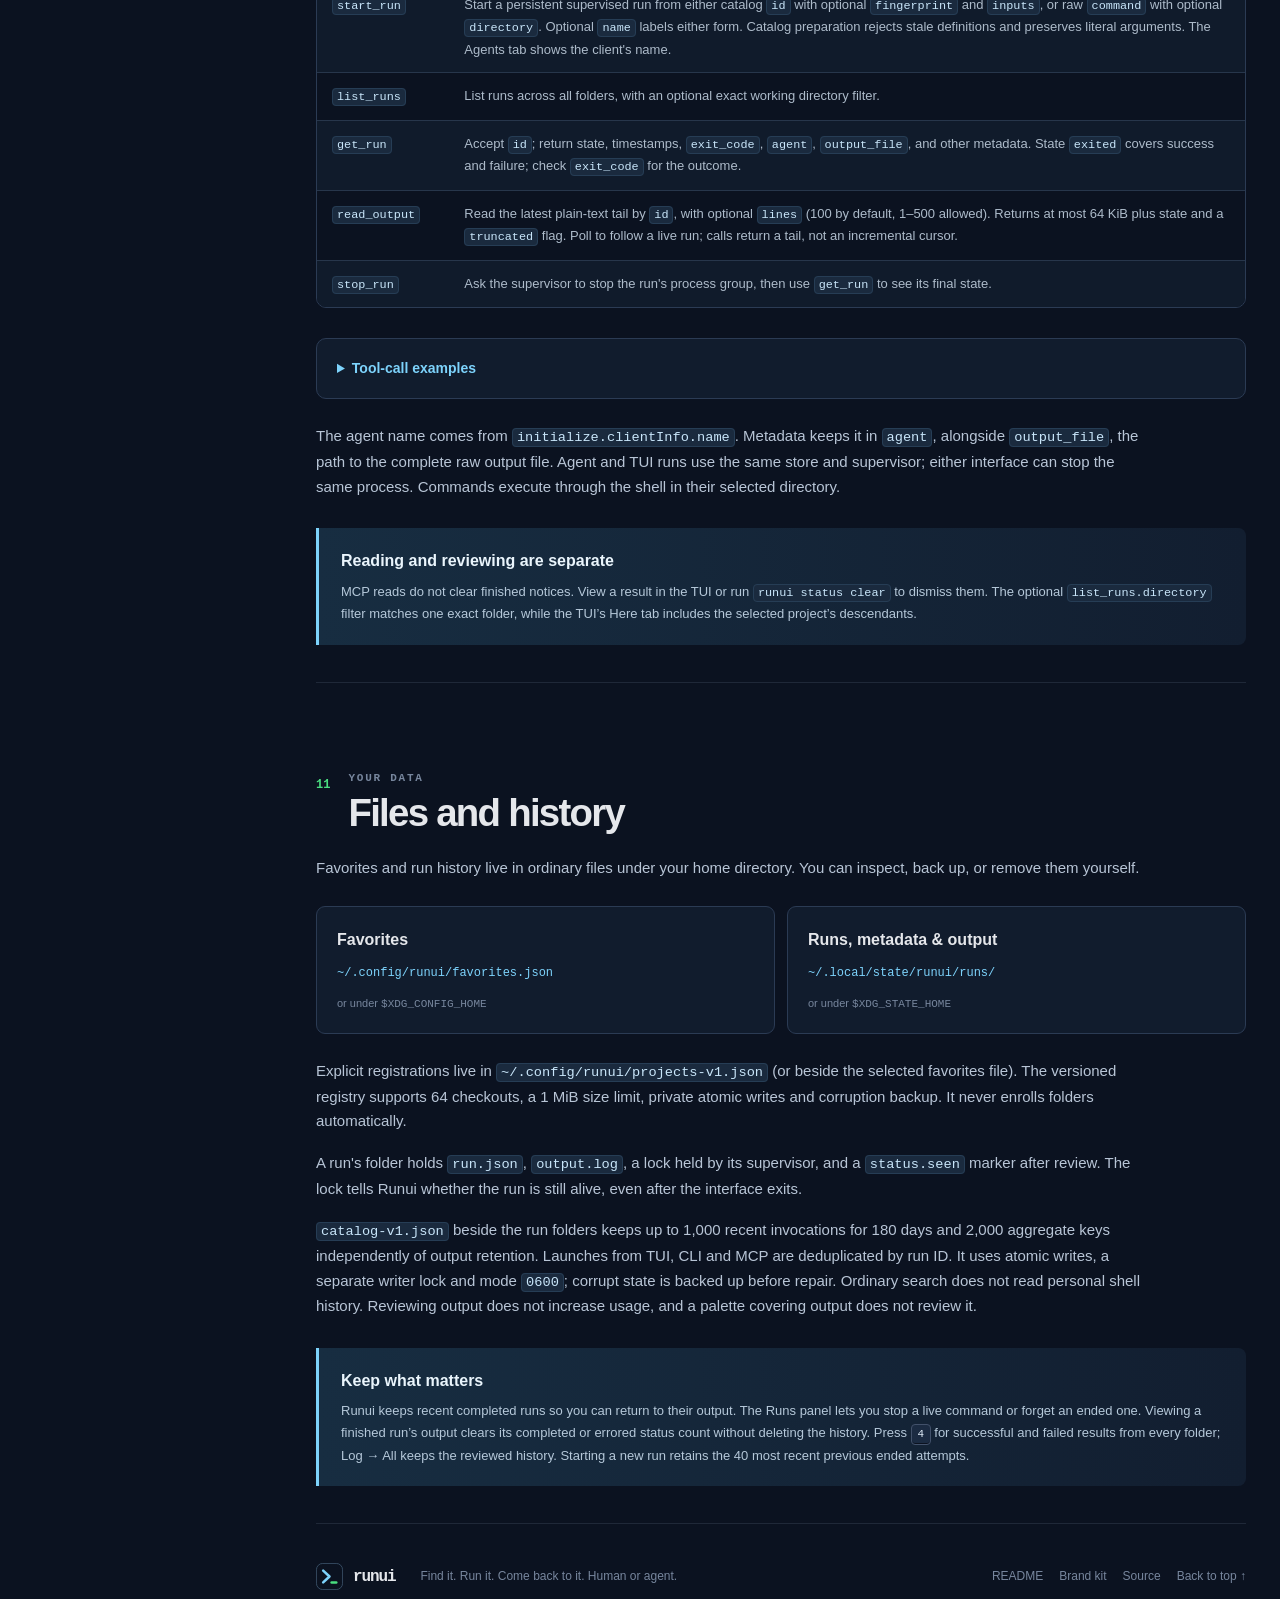
==== commit bfebf22f: "Merge pull request #18 from lechero/codex/cargo-native-inspection feat: inspect Cargo metadata with " ====
--- a/docs/index.html
+++ b/docs/index.html
@@ -119,7 +119,7 @@
           <article class="source-card"><span class="source-tag">06 / PHP</span><h3>Composer</h3><p>Native scripts, arrays, callbacks and helpers, with descriptions and canonical aliases. Lifecycle hooks are available through <code>kind:hook source:composer</code>.</p><code>composer run-script -- check</code></article>
           <article class="source-card"><span class="source-tag">07 / RUST</span><h3>Cargo</h3><p>Generated package, default-member and explicit workspace actions. Named targets keep required features and invocation cwd visible.</p><code>cargo run --bin app --features cli</code></article>
         </div>
-        <div class="callout"><strong>One search across sources</strong><p>Press <kbd>ctrl+p</kbd> to search commands and favorites together. Try <code>source:npm test</code> or <code>dir:apps/web build</code>. <kbd>alt+s</kbd> switches Project / Workspace / Registered while every selection keeps its own cwd. The preview shows the exact command, provenance, and availability; <kbd>ctrl+v</kbd> opens scrollable details and <kbd>f2</kbd> inspects discovery diagnostics. <kbd>enter</kbd> runs or focuses live output; <kbd>alt+r</kbd> starts another. <kbd>esc</kbd> restores your panel selection and filter.</p><p><kbd>tab</kbd> switches to Recent invocations, retaining exact commands after output pruning. <kbd>alt+u</kbd> selects the current definition separately. <kbd>alt+m</kbd> stars, <kbd>ctrl+y</kbd> copies, <kbd>ctrl+o</kbd> opens source, and <kbd>ctrl+t</kbd> opens a terminal through tmux or <code>RUNUI_TERMINAL</code>. Native Cargo enrichment/aliases, shell recall and presets remain in progress. <a href="command-catalog.md">Catalog reference</a>.</p></div>
+        <div class="callout"><strong>One search across sources</strong><p>Press <kbd>ctrl+p</kbd> to search commands and favorites together. Try <code>source:npm test</code> or <code>dir:apps/web build</code>. <kbd>alt+s</kbd> switches Project / Workspace / Registered while every selection keeps its own cwd. The preview shows the exact command, provenance, and availability; <kbd>ctrl+v</kbd> opens scrollable details and <kbd>f2</kbd> inspects discovery diagnostics. <kbd>enter</kbd> runs or focuses live output; <kbd>alt+r</kbd> starts another. <kbd>esc</kbd> restores your panel selection and filter.</p><p><kbd>tab</kbd> switches to Recent invocations, retaining exact commands after output pruning. <kbd>alt+u</kbd> selects the current definition separately. <kbd>alt+m</kbd> stars, <kbd>ctrl+y</kbd> copies, <kbd>ctrl+o</kbd> opens source, and <kbd>ctrl+t</kbd> opens a terminal through tmux or <code>RUNUI_TERMINAL</code>. Cargo aliases, shell recall and presets remain in progress. <a href="command-catalog.md">Catalog reference</a>.</p></div>
         <div class="callout"><strong>Find commands across checkouts</strong><p>Press <kbd>alt+p</kbd> in the palette for registered projects. <kbd>enter</kbd> searches one checkout, <kbd>ctrl+o</kbd> opens it in the main panels, <kbd>alt+a</kbd> registers a directory, and <kbd>alt+d</kbd> forgets a registration. Names are qualified by path and branch. Opening folders does not register them; forgetting keeps their files, favorites and runs.</p><p>Four passive workers retain ready results while other checkouts load. Missing checkouts and limits appear in diagnostics. No project code or installation runs during indexing. The CLI provides <code>runui projects add DIR</code>, <code>runui projects --json</code> and <code>runui projects forget ID_OR_DIR</code>. <a href="command-catalog.md#registered-projects">Registry and limits</a>.</p></div>
         <figure class="screen"><a href="assets/scripts.png" aria-label="Open full-size screenshot of package scripts"><img src="assets/scripts.png" width="1610" height="716" alt="Project panel on the package.json tab, showing root scripts and scripts from apps/web" loading="lazy"></a><figcaption>Use <kbd>2</kbd> for Project and <kbd>[</kbd> / <kbd>]</kbd> to switch among file types. This tab includes scripts in <code>apps/web</code>.</figcaption></figure>
         <div class="source-shots"><figure class="screen"><a href="assets/makefile.png" aria-label="Open full-size Makefile screenshot"><img src="assets/makefile.png" width="1610" height="716" alt="Project panel listing Make targets and their comments" loading="lazy"></a><figcaption>Makefile targets</figcaption></figure><figure class="screen"><a href="assets/compose.png" aria-label="Open full-size Compose screenshot"><img src="assets/compose.png" width="1610" height="716" alt="Project panel listing Compose actions and services" loading="lazy"></a><figcaption>Compose actions and services</figcaption></figure><figure class="screen"><a href="assets/maven.png" aria-label="Open full-size Maven screenshot"><img src="assets/maven.png" width="1610" height="716" alt="Project panel listing Maven goals and a profile build" loading="lazy"></a><figcaption>Maven builds and profiles</figcaption></figure></div>
@@ -130,7 +130,7 @@
         <div class="callout"><strong>Composer context and readiness</strong><p>PHP and Composer are checked separately. <kbd>alt+i</kbd> or <code>runui inspect --native ID</code> explicitly probes versions with scripts/plugins disabled, a five-second deadline and a 64-KiB output limit per tool. Project wrappers remain unverified. Opening search runs no native commands. <code>.runui.json</code> can select an alternate manifest or local PHAR; the command sets <code>COMPOSER</code> explicitly and keeps its own cwd. <a href="command-catalog.md#composer">Settings, hooks and timeout reference</a>.</p></div>
         <figure class="screen demo">
           <video controls playsinline preload="none" poster="assets/cargo.png" width="1610" height="716" aria-label="Cargo workspace and feature-gated binary tour" aria-describedby="cargo-caption"><source src="assets/cargo-tour.mp4" type="video/mp4"><p><a href="assets/cargo-tour.gif">Watch the Cargo GIF</a>.</p></video>
-          <figcaption id="cargo-caption">Distinguish native defaults from all-member actions, select a feature-gated target, and keep its real supervised output. <a href="assets/cargo-tour.gif">GIF</a> · <a href="assets/cargo.png">Still image</a> · <a href="command-catalog.md#cargo">Cargo context and limits</a></figcaption>
+          <figcaption id="cargo-caption">Distinguish native defaults from all-member actions, explicitly check offline metadata with installed tools, select a feature-gated target, and keep its real supervised output. <a href="assets/cargo-tour.gif">GIF</a> · <a href="assets/cargo.png">Still image</a> · <a href="command-catalog.md#cargo">Cargo context and limits</a></figcaption>
         </figure>
         <div class="callout"><strong>Membership and refresh</strong><p>Workspace declarations and exclusions select packages. <code>.runuiignore</code> uses Git-ignore syntax and applies even to declared members. Repository ignores suppress incidental discovery; declared members override them with a notice. Symlinks, nested repositories and dependency/generated folders stay traversal boundaries.</p><p>Background checks cover included Taskfiles, new member directories, declarations, ignores, parent package-manager settings/locks and Maven wrappers. Press <kbd>r</kbd> to rescan. Shared Taskfiles appear under every namespace. Global limits are 2,000 folders, 150 source/dependency files, 2 MiB per source and 16 MiB total source bytes; the incidental fallback remains three levels. Limitations retain usable commands and explain skipped paths.</p></div>
       </section>
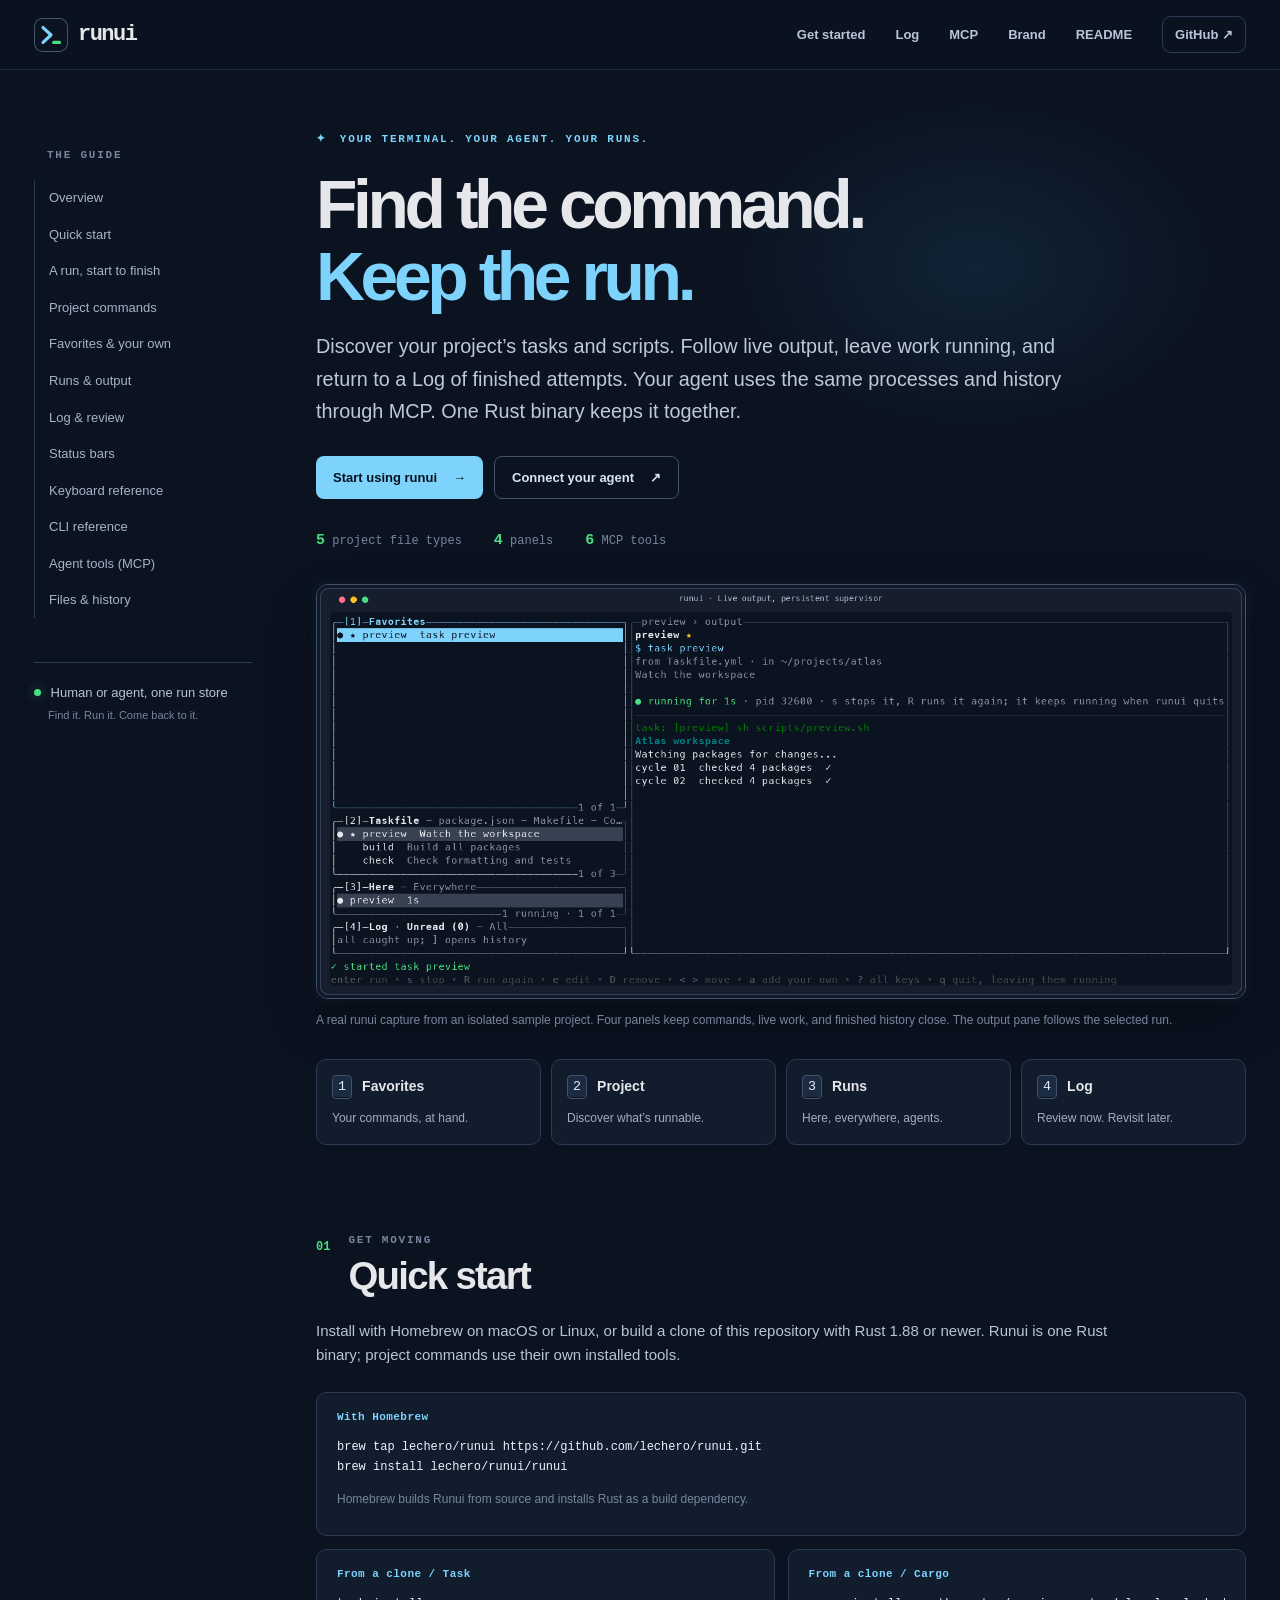
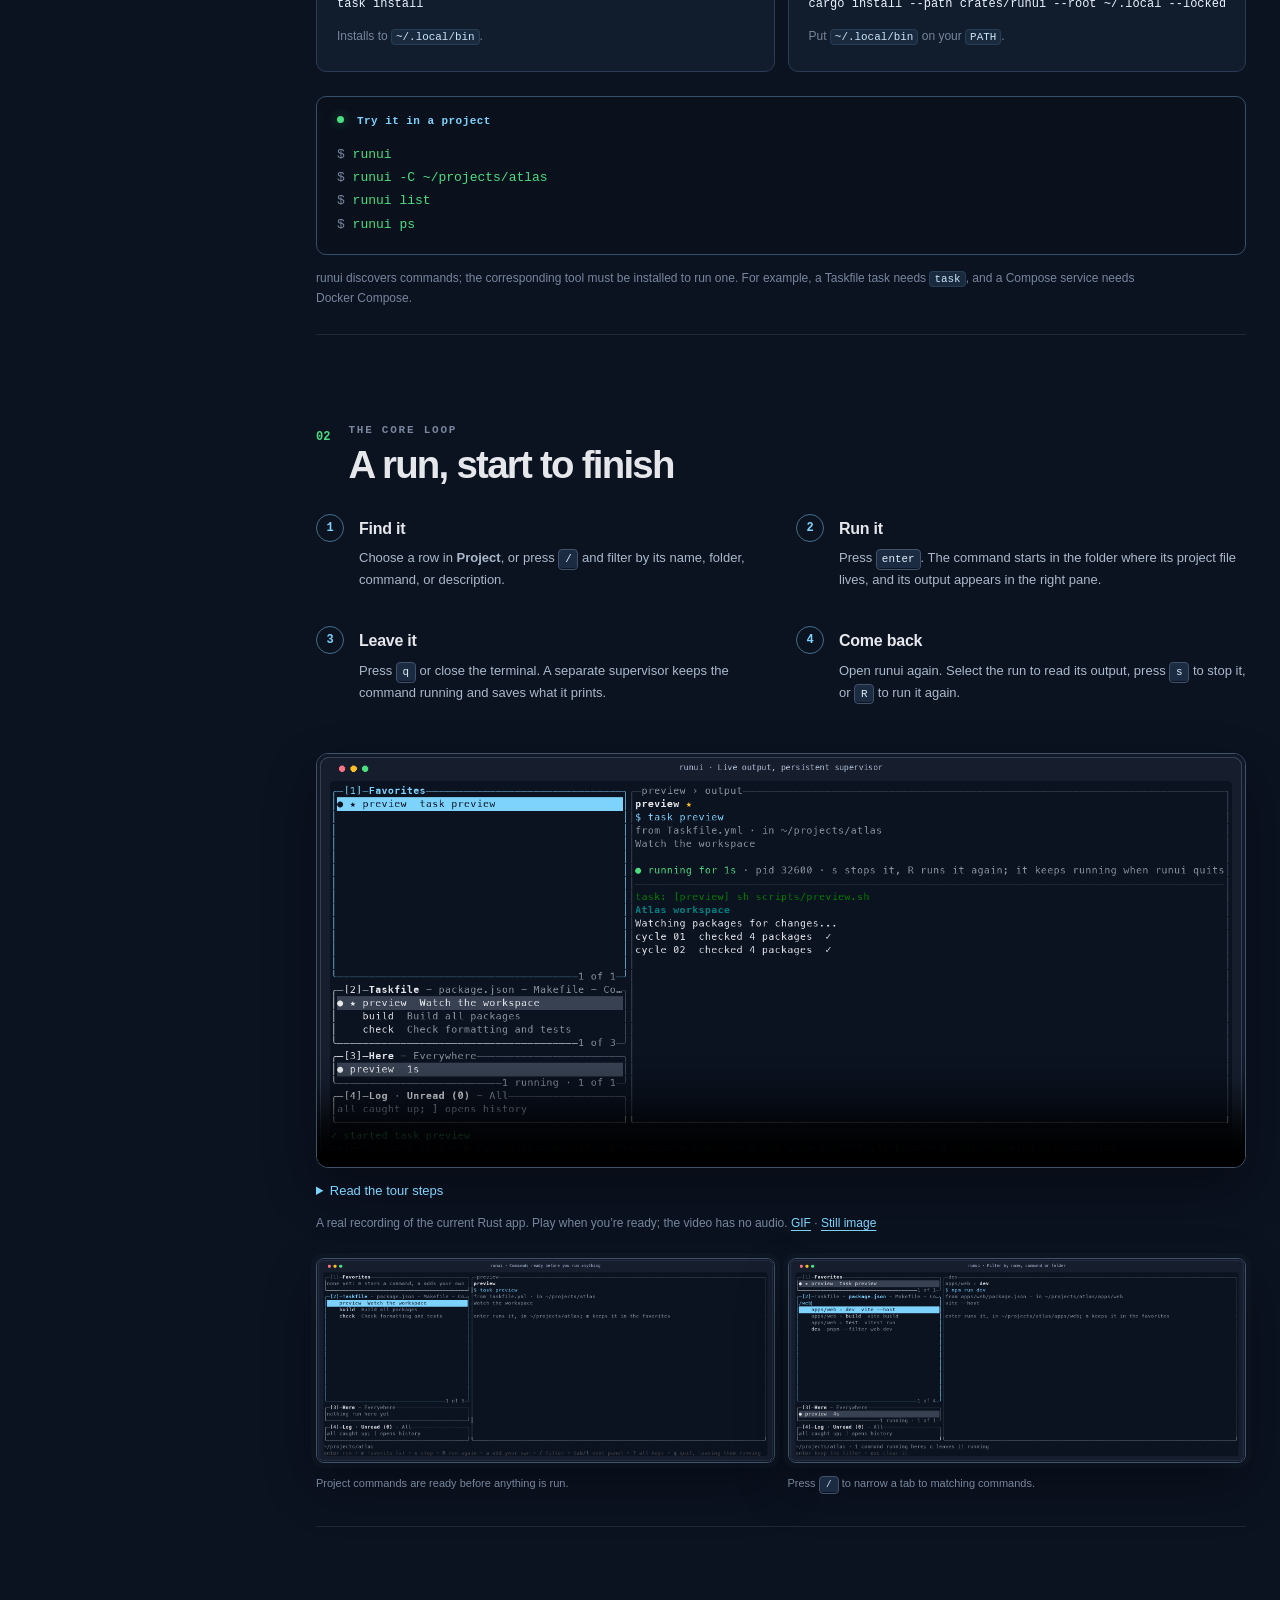
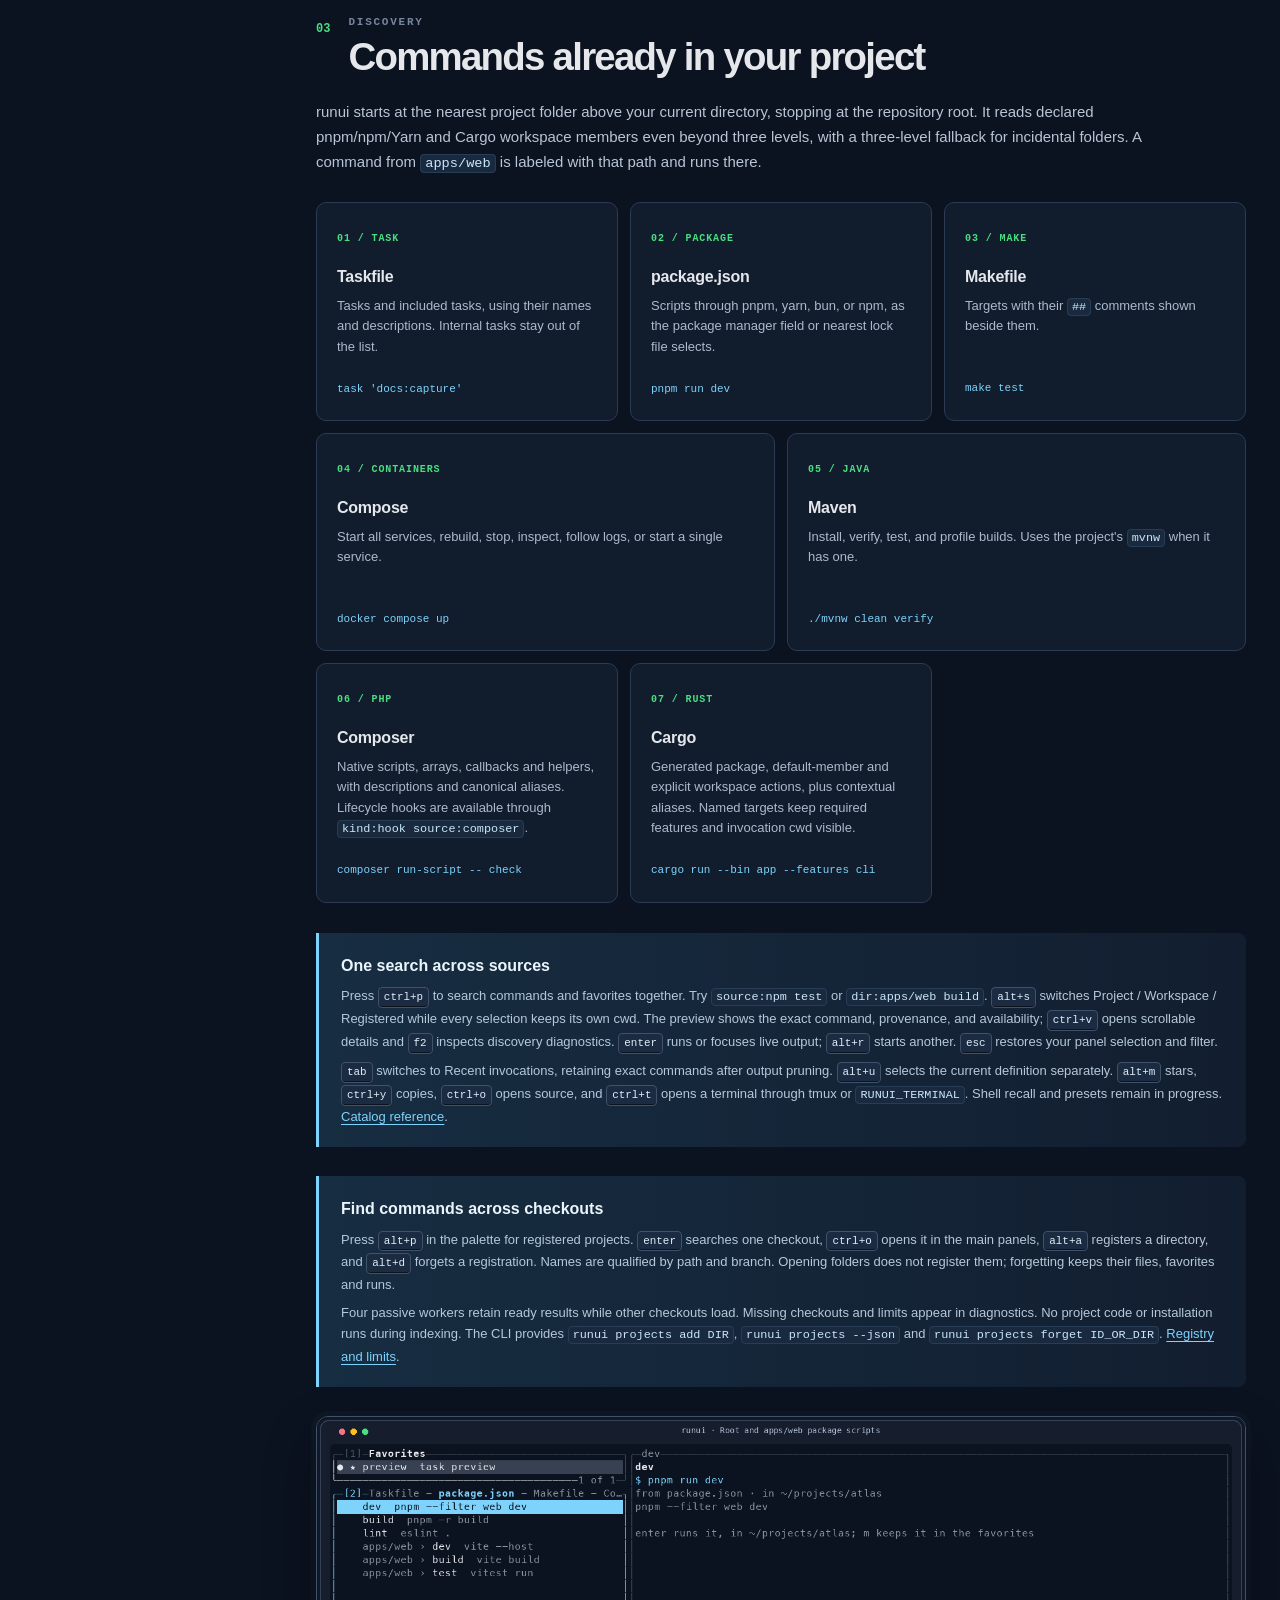
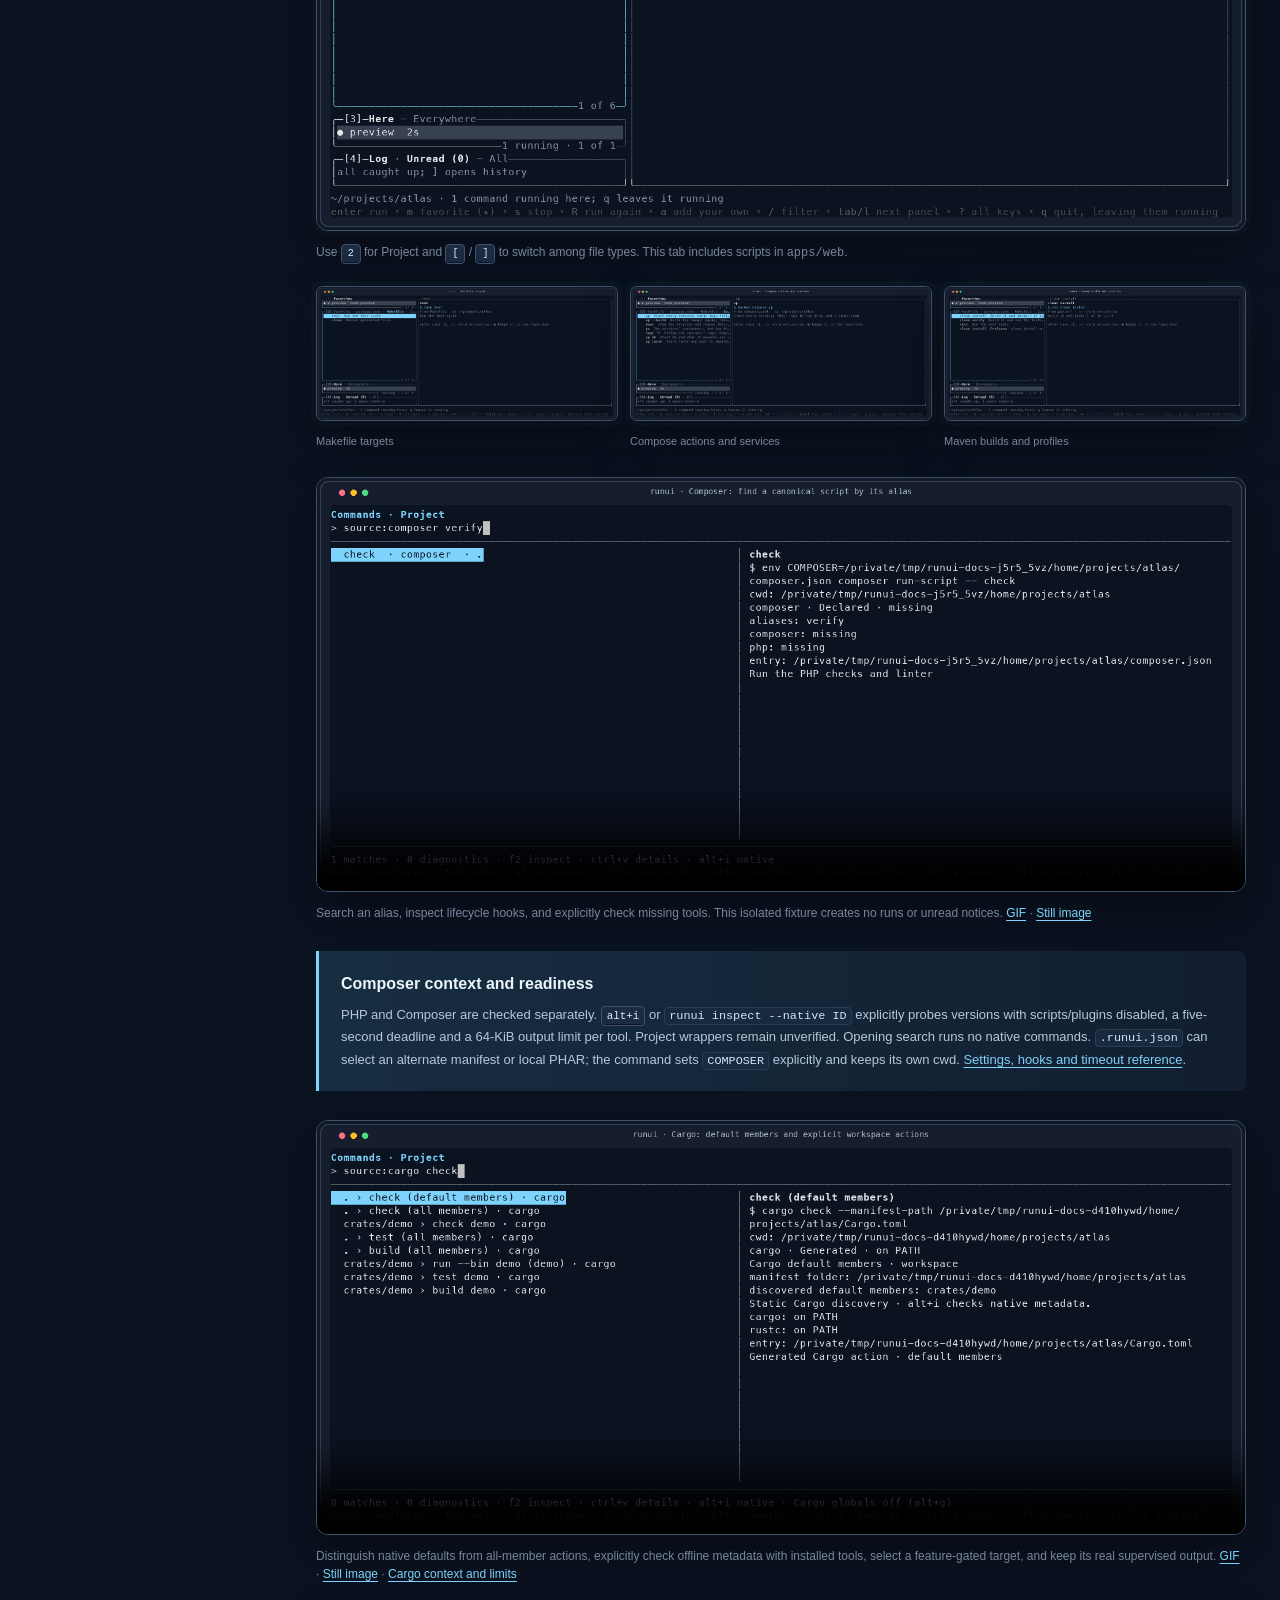
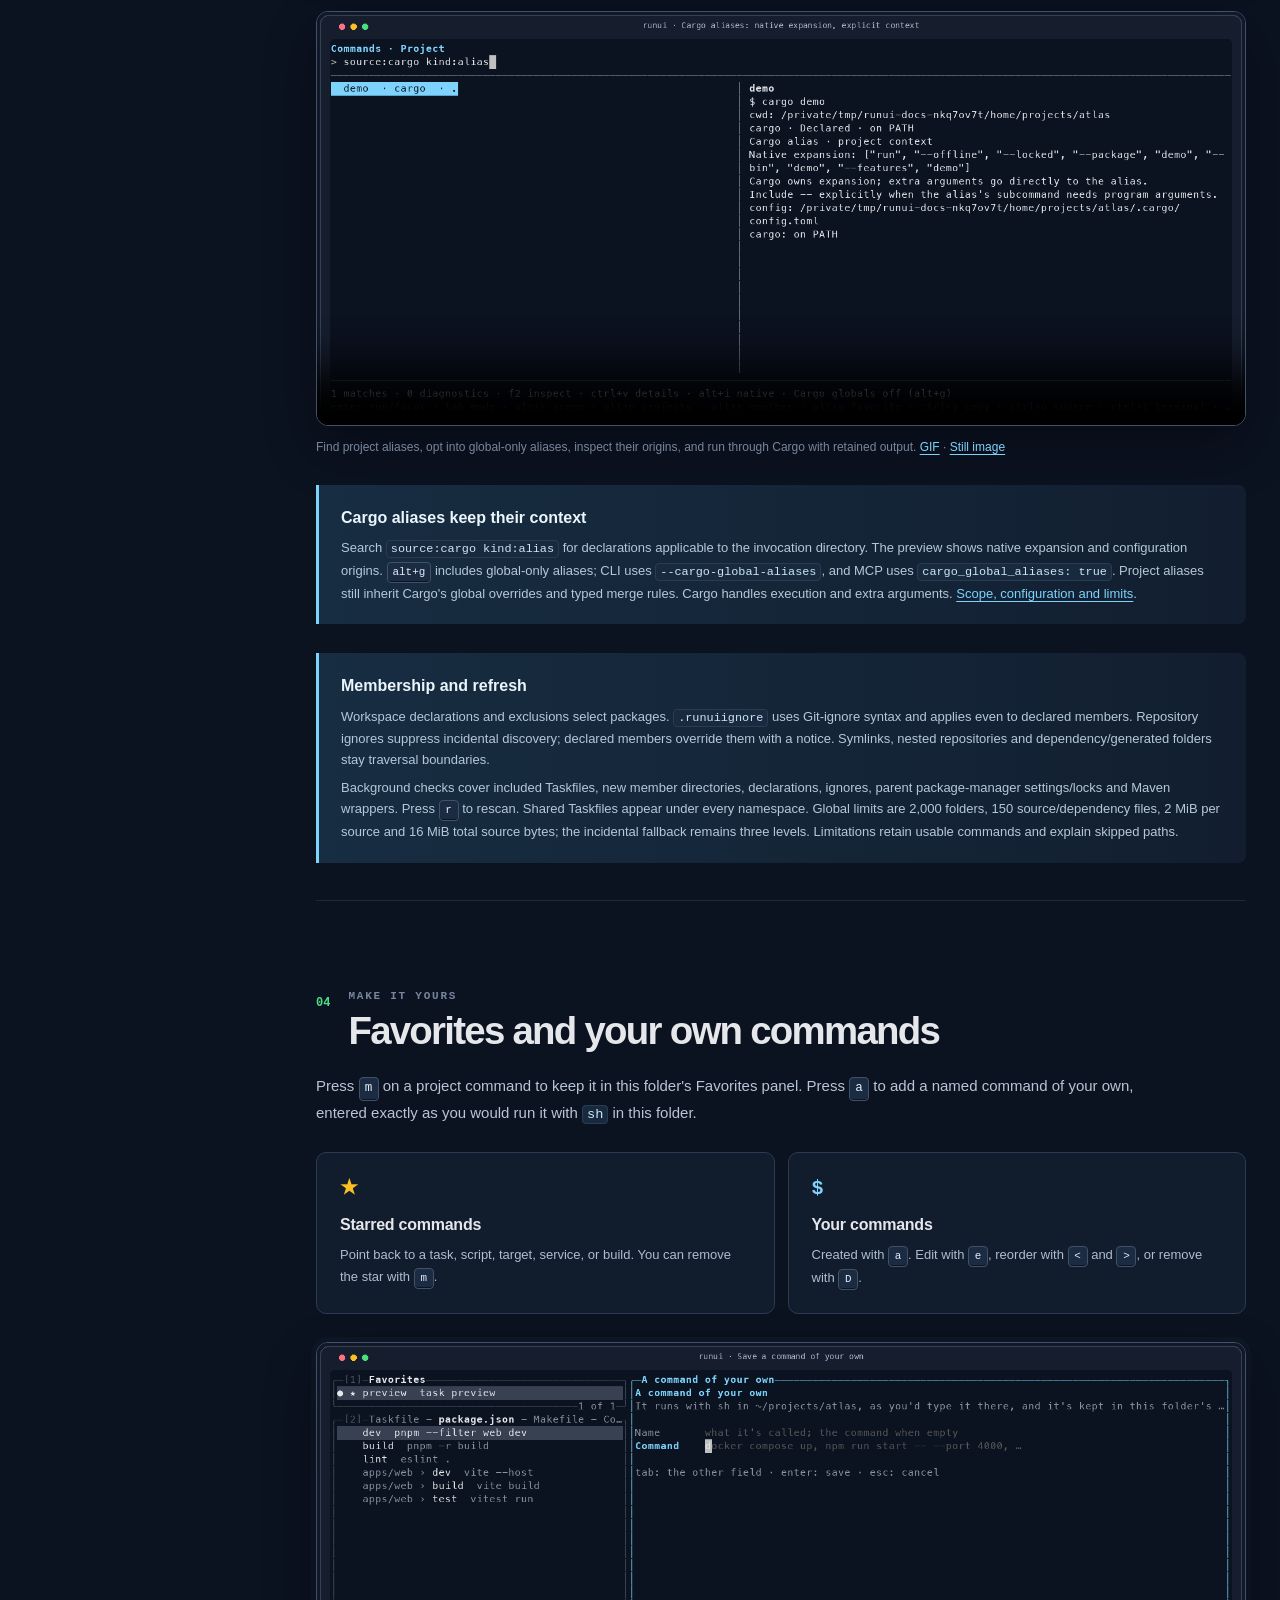
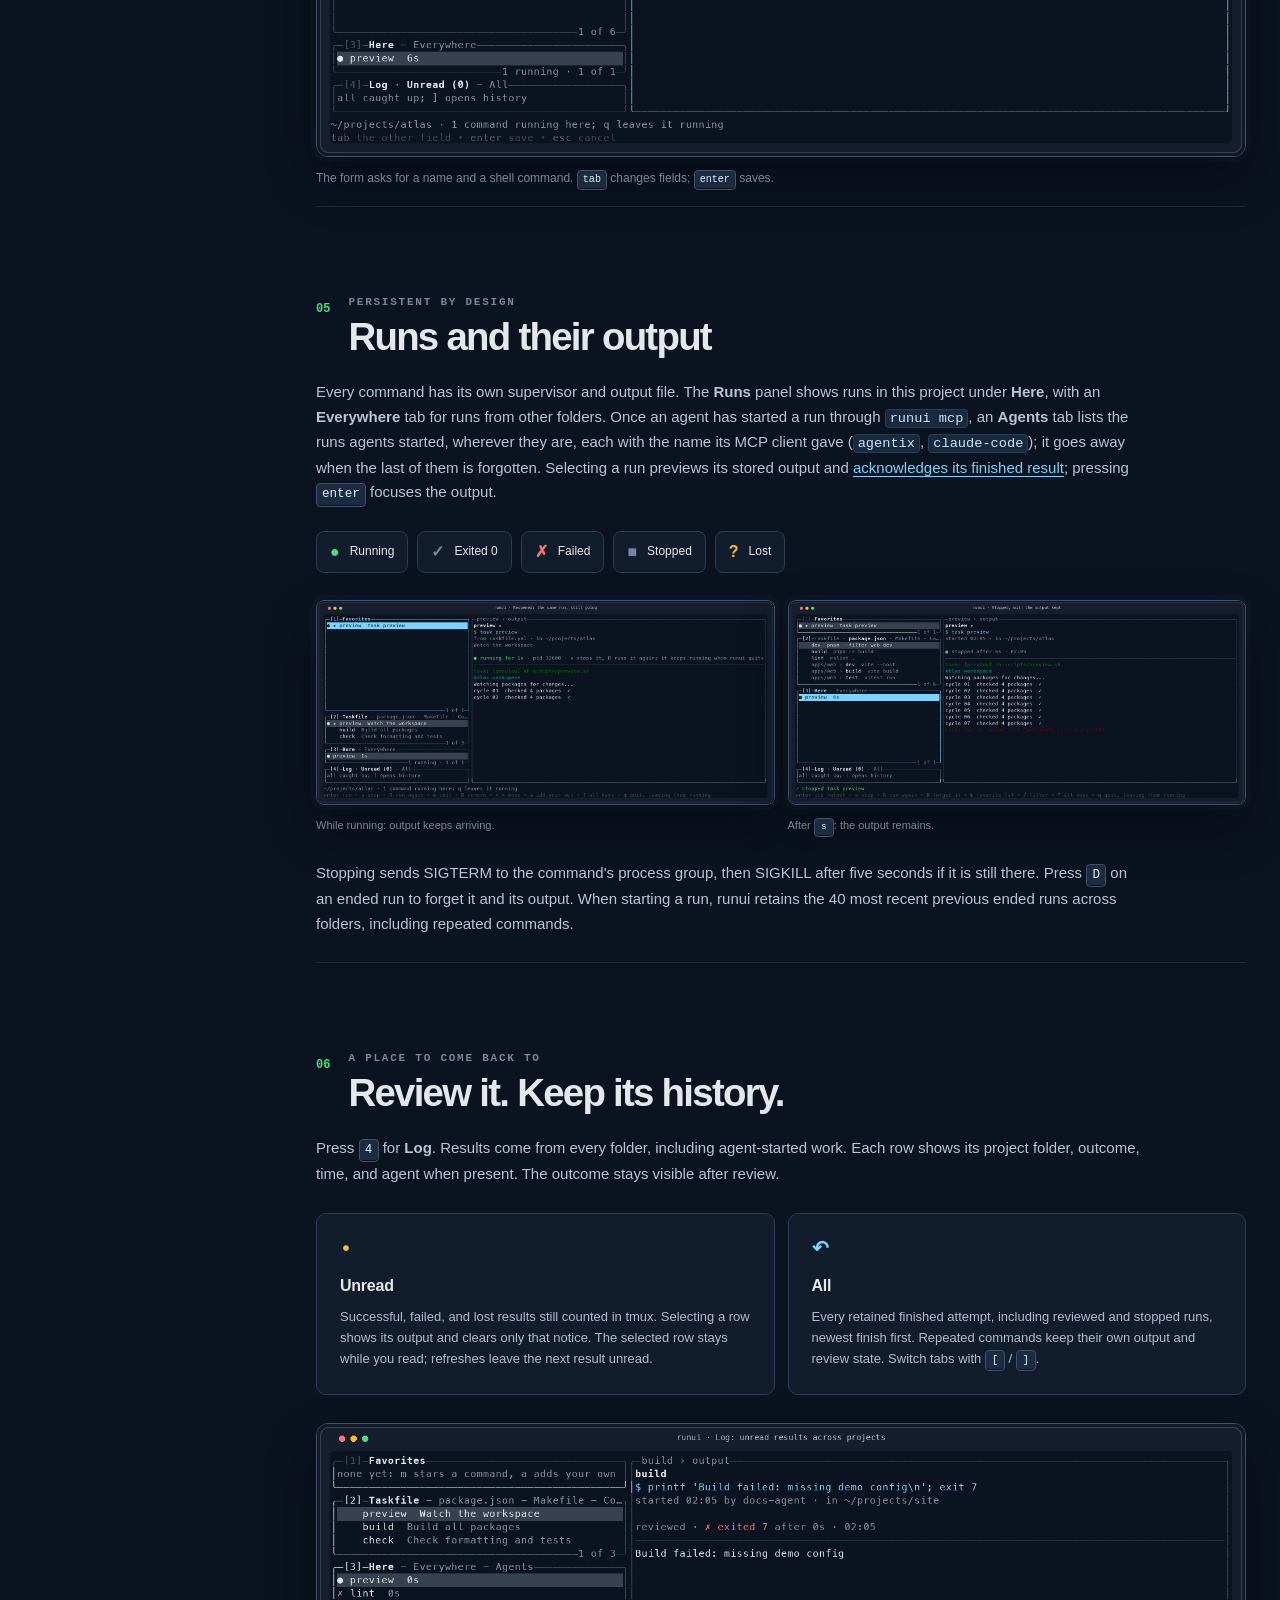
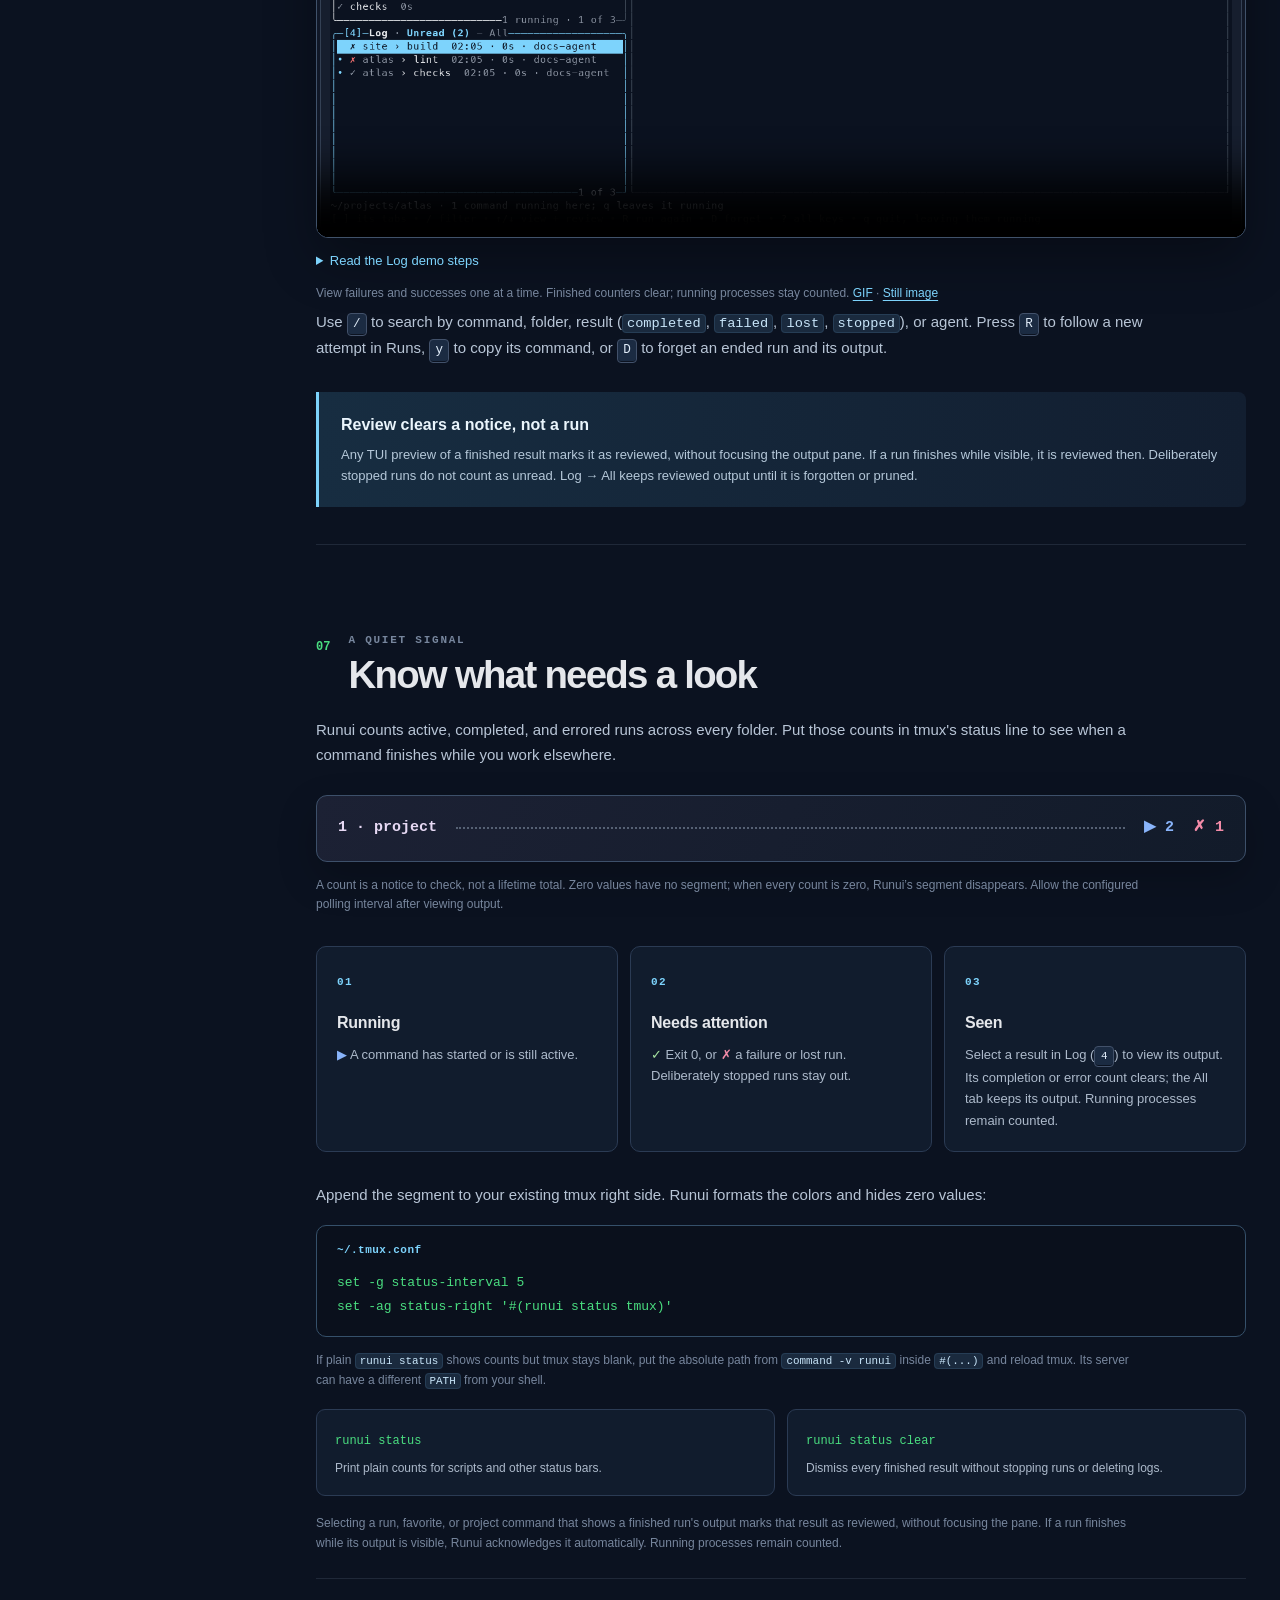
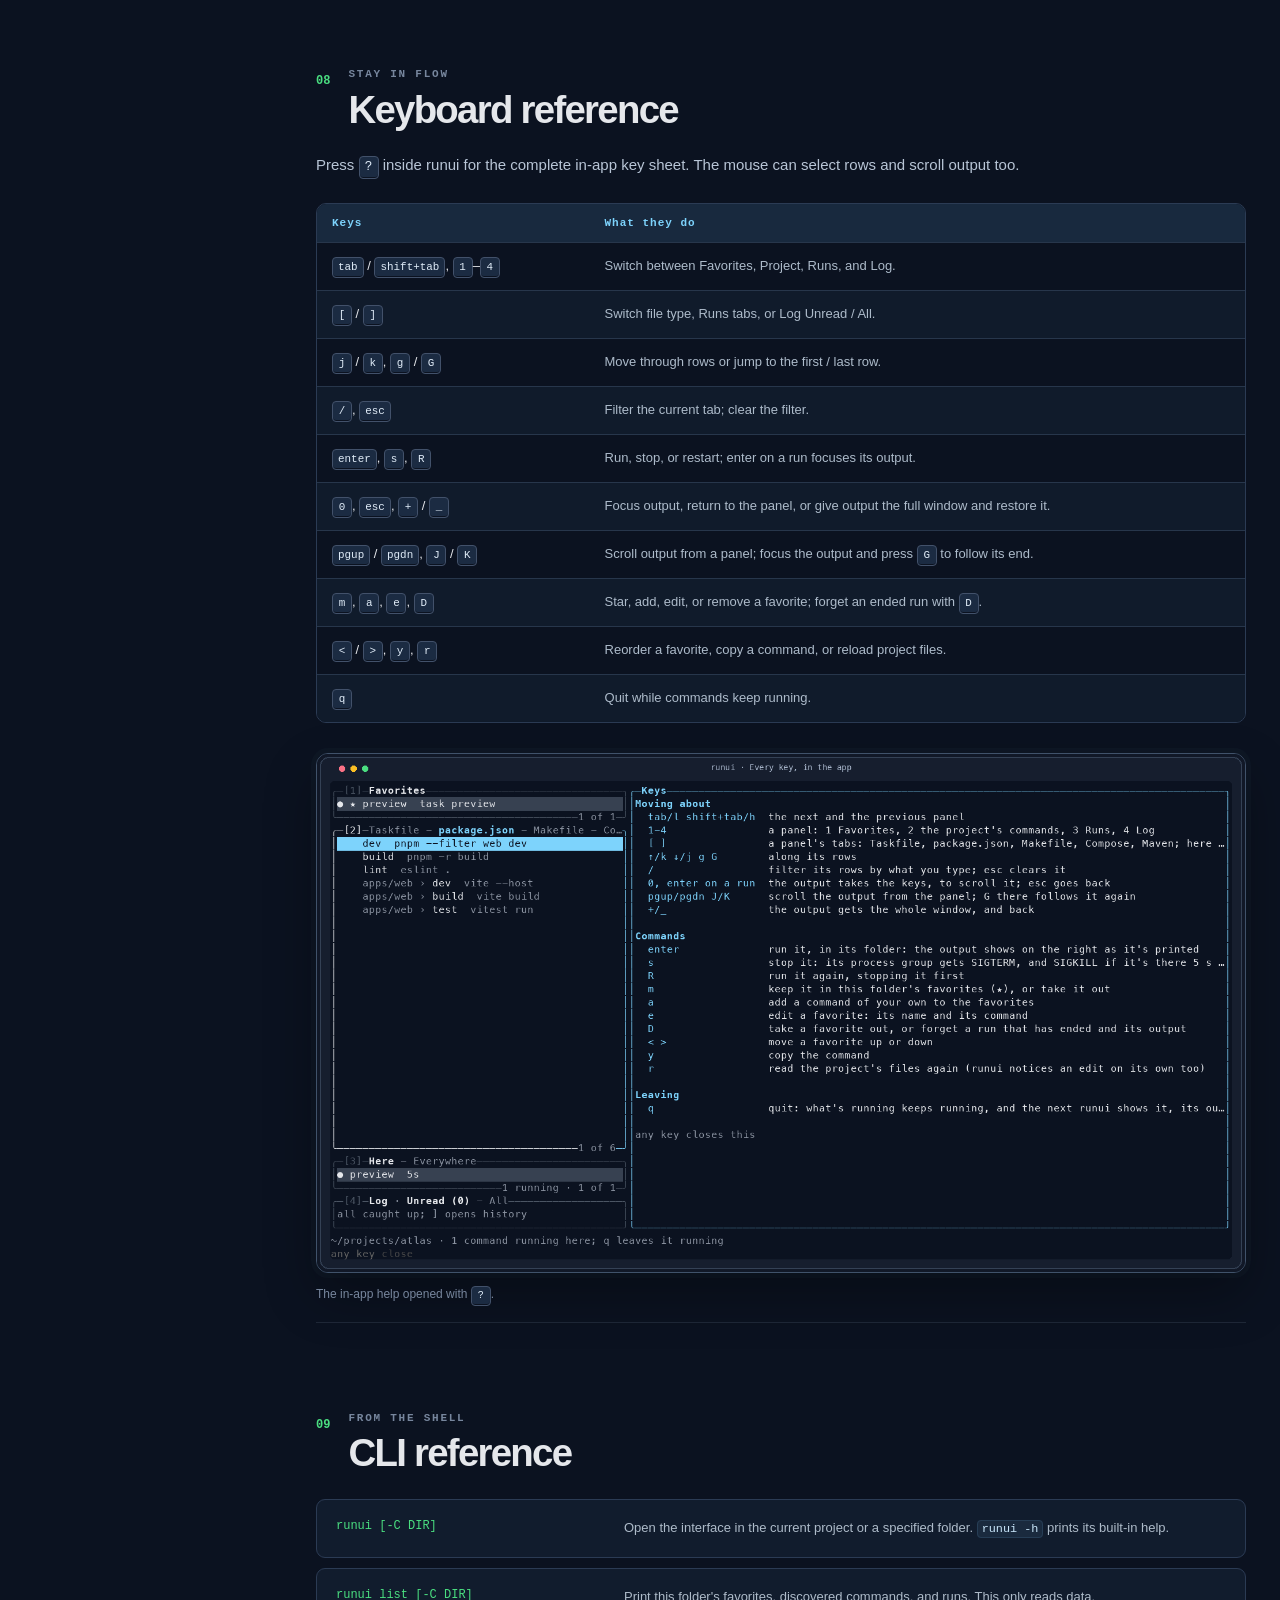
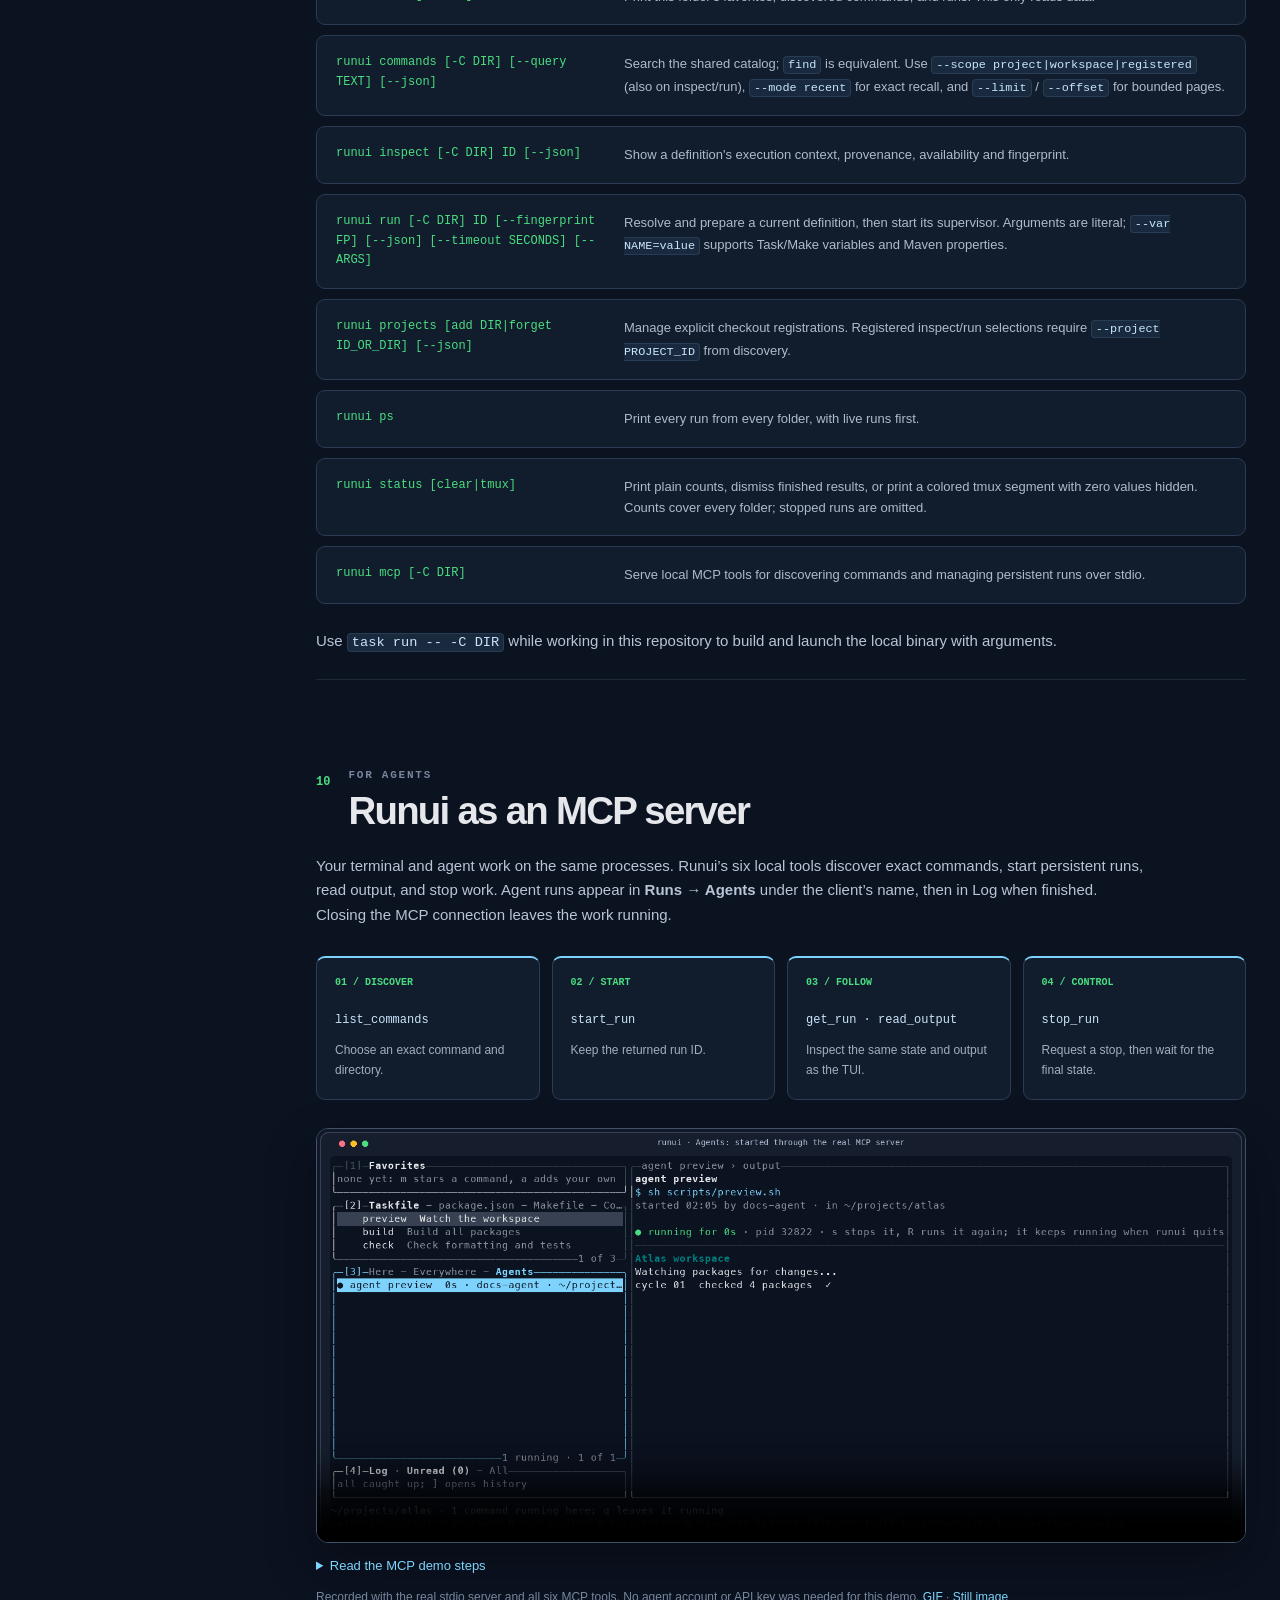
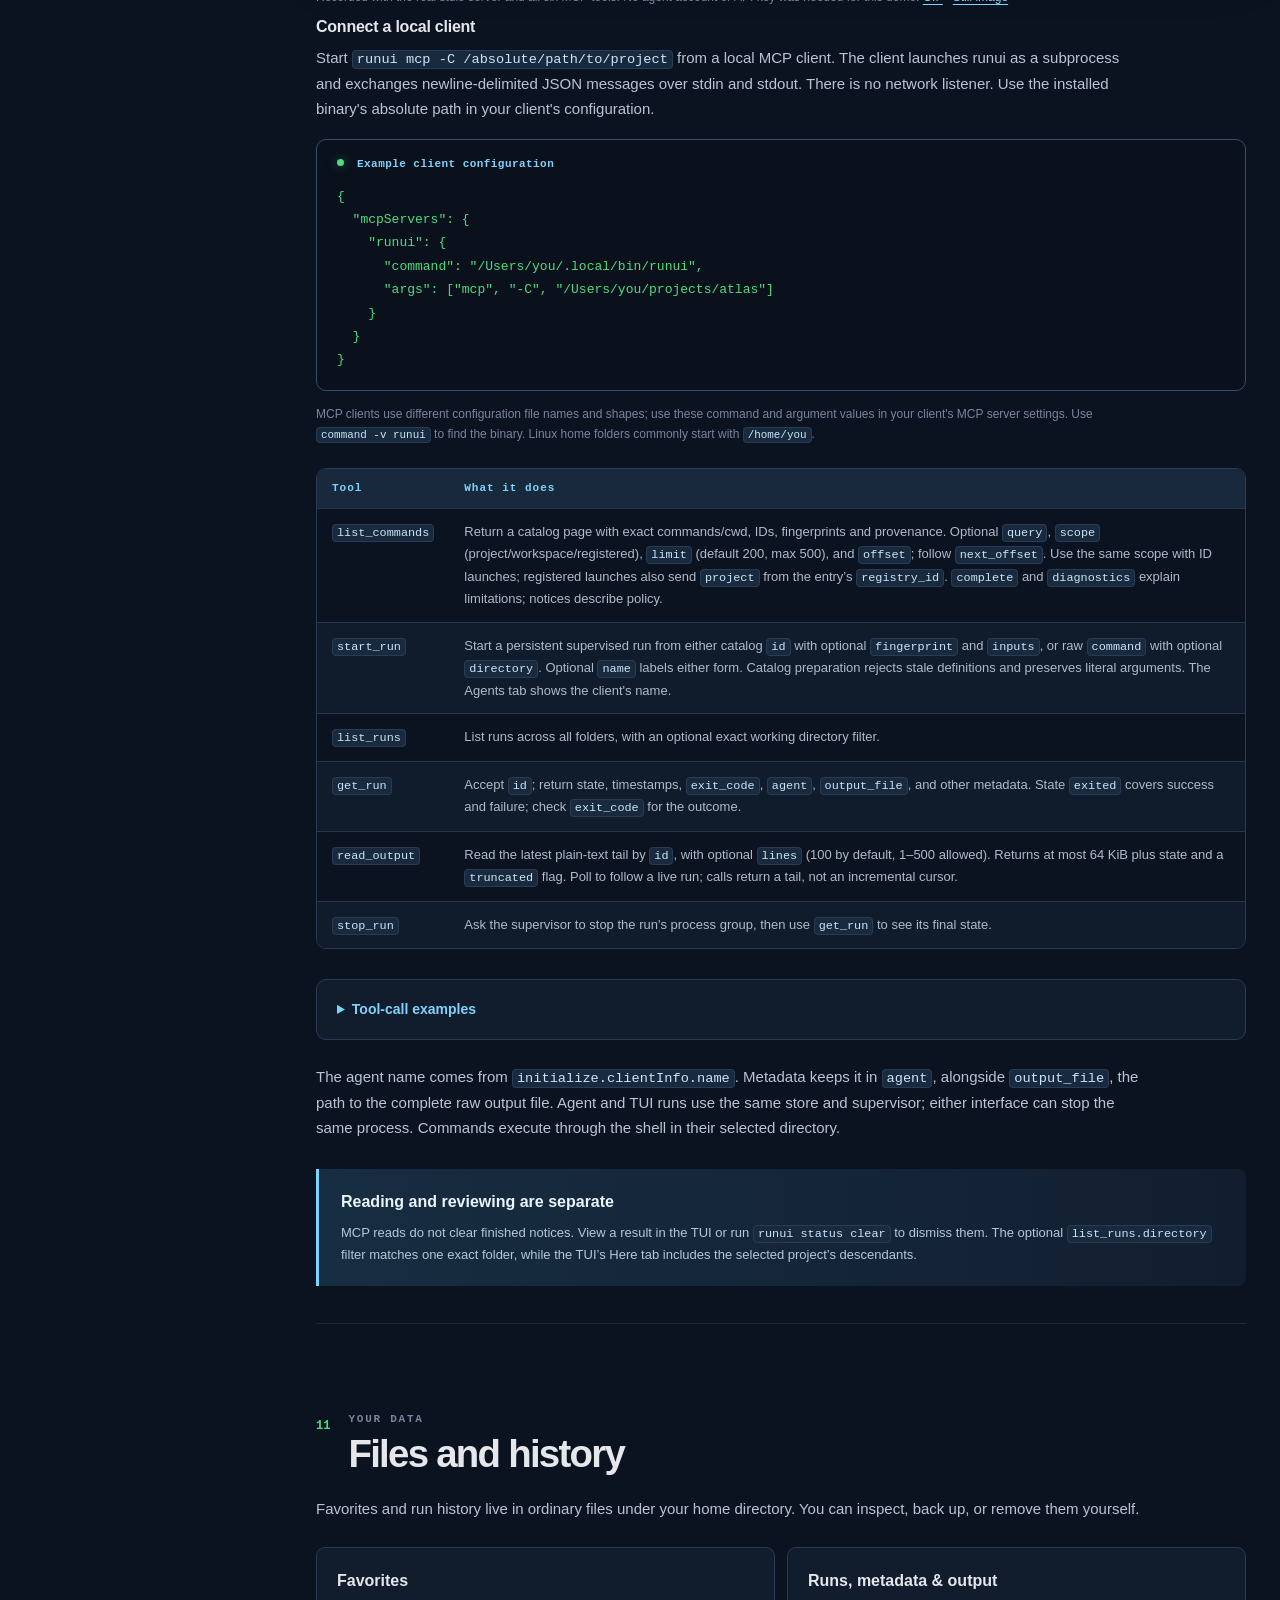
==== commit 5ed0e27c: "Merge pull request #19 from lechero/codex/cargo-alias-discovery feat: discover contextual Cargo alia" ====
--- a/docs/index.html
+++ b/docs/index.html
@@ -117,9 +117,9 @@
           <article class="source-card"><span class="source-tag">04 / CONTAINERS</span><h3>Compose</h3><p>Start all services, rebuild, stop, inspect, follow logs, or start a single service.</p><code>docker compose up</code></article>
           <article class="source-card"><span class="source-tag">05 / JAVA</span><h3>Maven</h3><p>Install, verify, test, and profile builds. Uses the project's <code>mvnw</code> when it has one.</p><code>./mvnw clean verify</code></article>
           <article class="source-card"><span class="source-tag">06 / PHP</span><h3>Composer</h3><p>Native scripts, arrays, callbacks and helpers, with descriptions and canonical aliases. Lifecycle hooks are available through <code>kind:hook source:composer</code>.</p><code>composer run-script -- check</code></article>
-          <article class="source-card"><span class="source-tag">07 / RUST</span><h3>Cargo</h3><p>Generated package, default-member and explicit workspace actions. Named targets keep required features and invocation cwd visible.</p><code>cargo run --bin app --features cli</code></article>
-        </div>
-        <div class="callout"><strong>One search across sources</strong><p>Press <kbd>ctrl+p</kbd> to search commands and favorites together. Try <code>source:npm test</code> or <code>dir:apps/web build</code>. <kbd>alt+s</kbd> switches Project / Workspace / Registered while every selection keeps its own cwd. The preview shows the exact command, provenance, and availability; <kbd>ctrl+v</kbd> opens scrollable details and <kbd>f2</kbd> inspects discovery diagnostics. <kbd>enter</kbd> runs or focuses live output; <kbd>alt+r</kbd> starts another. <kbd>esc</kbd> restores your panel selection and filter.</p><p><kbd>tab</kbd> switches to Recent invocations, retaining exact commands after output pruning. <kbd>alt+u</kbd> selects the current definition separately. <kbd>alt+m</kbd> stars, <kbd>ctrl+y</kbd> copies, <kbd>ctrl+o</kbd> opens source, and <kbd>ctrl+t</kbd> opens a terminal through tmux or <code>RUNUI_TERMINAL</code>. Cargo aliases, shell recall and presets remain in progress. <a href="command-catalog.md">Catalog reference</a>.</p></div>
+          <article class="source-card"><span class="source-tag">07 / RUST</span><h3>Cargo</h3><p>Generated package, default-member and explicit workspace actions, plus contextual aliases. Named targets keep required features and invocation cwd visible.</p><code>cargo run --bin app --features cli</code></article>
+        </div>
+        <div class="callout"><strong>One search across sources</strong><p>Press <kbd>ctrl+p</kbd> to search commands and favorites together. Try <code>source:npm test</code> or <code>dir:apps/web build</code>. <kbd>alt+s</kbd> switches Project / Workspace / Registered while every selection keeps its own cwd. The preview shows the exact command, provenance, and availability; <kbd>ctrl+v</kbd> opens scrollable details and <kbd>f2</kbd> inspects discovery diagnostics. <kbd>enter</kbd> runs or focuses live output; <kbd>alt+r</kbd> starts another. <kbd>esc</kbd> restores your panel selection and filter.</p><p><kbd>tab</kbd> switches to Recent invocations, retaining exact commands after output pruning. <kbd>alt+u</kbd> selects the current definition separately. <kbd>alt+m</kbd> stars, <kbd>ctrl+y</kbd> copies, <kbd>ctrl+o</kbd> opens source, and <kbd>ctrl+t</kbd> opens a terminal through tmux or <code>RUNUI_TERMINAL</code>. Shell recall and presets remain in progress. <a href="command-catalog.md">Catalog reference</a>.</p></div>
         <div class="callout"><strong>Find commands across checkouts</strong><p>Press <kbd>alt+p</kbd> in the palette for registered projects. <kbd>enter</kbd> searches one checkout, <kbd>ctrl+o</kbd> opens it in the main panels, <kbd>alt+a</kbd> registers a directory, and <kbd>alt+d</kbd> forgets a registration. Names are qualified by path and branch. Opening folders does not register them; forgetting keeps their files, favorites and runs.</p><p>Four passive workers retain ready results while other checkouts load. Missing checkouts and limits appear in diagnostics. No project code or installation runs during indexing. The CLI provides <code>runui projects add DIR</code>, <code>runui projects --json</code> and <code>runui projects forget ID_OR_DIR</code>. <a href="command-catalog.md#registered-projects">Registry and limits</a>.</p></div>
         <figure class="screen"><a href="assets/scripts.png" aria-label="Open full-size screenshot of package scripts"><img src="assets/scripts.png" width="1610" height="716" alt="Project panel on the package.json tab, showing root scripts and scripts from apps/web" loading="lazy"></a><figcaption>Use <kbd>2</kbd> for Project and <kbd>[</kbd> / <kbd>]</kbd> to switch among file types. This tab includes scripts in <code>apps/web</code>.</figcaption></figure>
         <div class="source-shots"><figure class="screen"><a href="assets/makefile.png" aria-label="Open full-size Makefile screenshot"><img src="assets/makefile.png" width="1610" height="716" alt="Project panel listing Make targets and their comments" loading="lazy"></a><figcaption>Makefile targets</figcaption></figure><figure class="screen"><a href="assets/compose.png" aria-label="Open full-size Compose screenshot"><img src="assets/compose.png" width="1610" height="716" alt="Project panel listing Compose actions and services" loading="lazy"></a><figcaption>Compose actions and services</figcaption></figure><figure class="screen"><a href="assets/maven.png" aria-label="Open full-size Maven screenshot"><img src="assets/maven.png" width="1610" height="716" alt="Project panel listing Maven goals and a profile build" loading="lazy"></a><figcaption>Maven builds and profiles</figcaption></figure></div>
@@ -132,6 +132,11 @@
           <video controls playsinline preload="none" poster="assets/cargo.png" width="1610" height="716" aria-label="Cargo workspace and feature-gated binary tour" aria-describedby="cargo-caption"><source src="assets/cargo-tour.mp4" type="video/mp4"><p><a href="assets/cargo-tour.gif">Watch the Cargo GIF</a>.</p></video>
           <figcaption id="cargo-caption">Distinguish native defaults from all-member actions, explicitly check offline metadata with installed tools, select a feature-gated target, and keep its real supervised output. <a href="assets/cargo-tour.gif">GIF</a> · <a href="assets/cargo.png">Still image</a> · <a href="command-catalog.md#cargo">Cargo context and limits</a></figcaption>
         </figure>
+        <figure class="screen demo">
+          <video controls playsinline preload="none" poster="assets/cargo-aliases.png" width="1610" height="716" aria-label="Cargo aliases and explicit global context tour" aria-describedby="cargo-aliases-caption"><source src="assets/cargo-aliases-tour.mp4" type="video/mp4"><p><a href="assets/cargo-aliases-tour.gif">Watch the Cargo alias GIF</a>.</p></video>
+          <figcaption id="cargo-aliases-caption">Find project aliases, opt into global-only aliases, inspect their origins, and run through Cargo with retained output. <a href="assets/cargo-aliases-tour.gif">GIF</a> · <a href="assets/cargo-aliases.png">Still image</a></figcaption>
+        </figure>
+        <div class="callout"><strong>Cargo aliases keep their context</strong><p>Search <code>source:cargo kind:alias</code> for declarations applicable to the invocation directory. The preview shows native expansion and configuration origins. <kbd>alt+g</kbd> includes global-only aliases; CLI uses <code>--cargo-global-aliases</code>, and MCP uses <code>cargo_global_aliases: true</code>. Project aliases still inherit Cargo's global overrides and typed merge rules. Cargo handles execution and extra arguments. <a href="command-catalog.md#cargo-aliases">Scope, configuration and limits</a>.</p></div>
         <div class="callout"><strong>Membership and refresh</strong><p>Workspace declarations and exclusions select packages. <code>.runuiignore</code> uses Git-ignore syntax and applies even to declared members. Repository ignores suppress incidental discovery; declared members override them with a notice. Symlinks, nested repositories and dependency/generated folders stay traversal boundaries.</p><p>Background checks cover included Taskfiles, new member directories, declarations, ignores, parent package-manager settings/locks and Maven wrappers. Press <kbd>r</kbd> to rescan. Shared Taskfiles appear under every namespace. Global limits are 2,000 folders, 150 source/dependency files, 2 MiB per source and 16 MiB total source bytes; the incidental fallback remains three levels. Limitations retain usable commands and explain skipped paths.</p></div>
       </section>
 
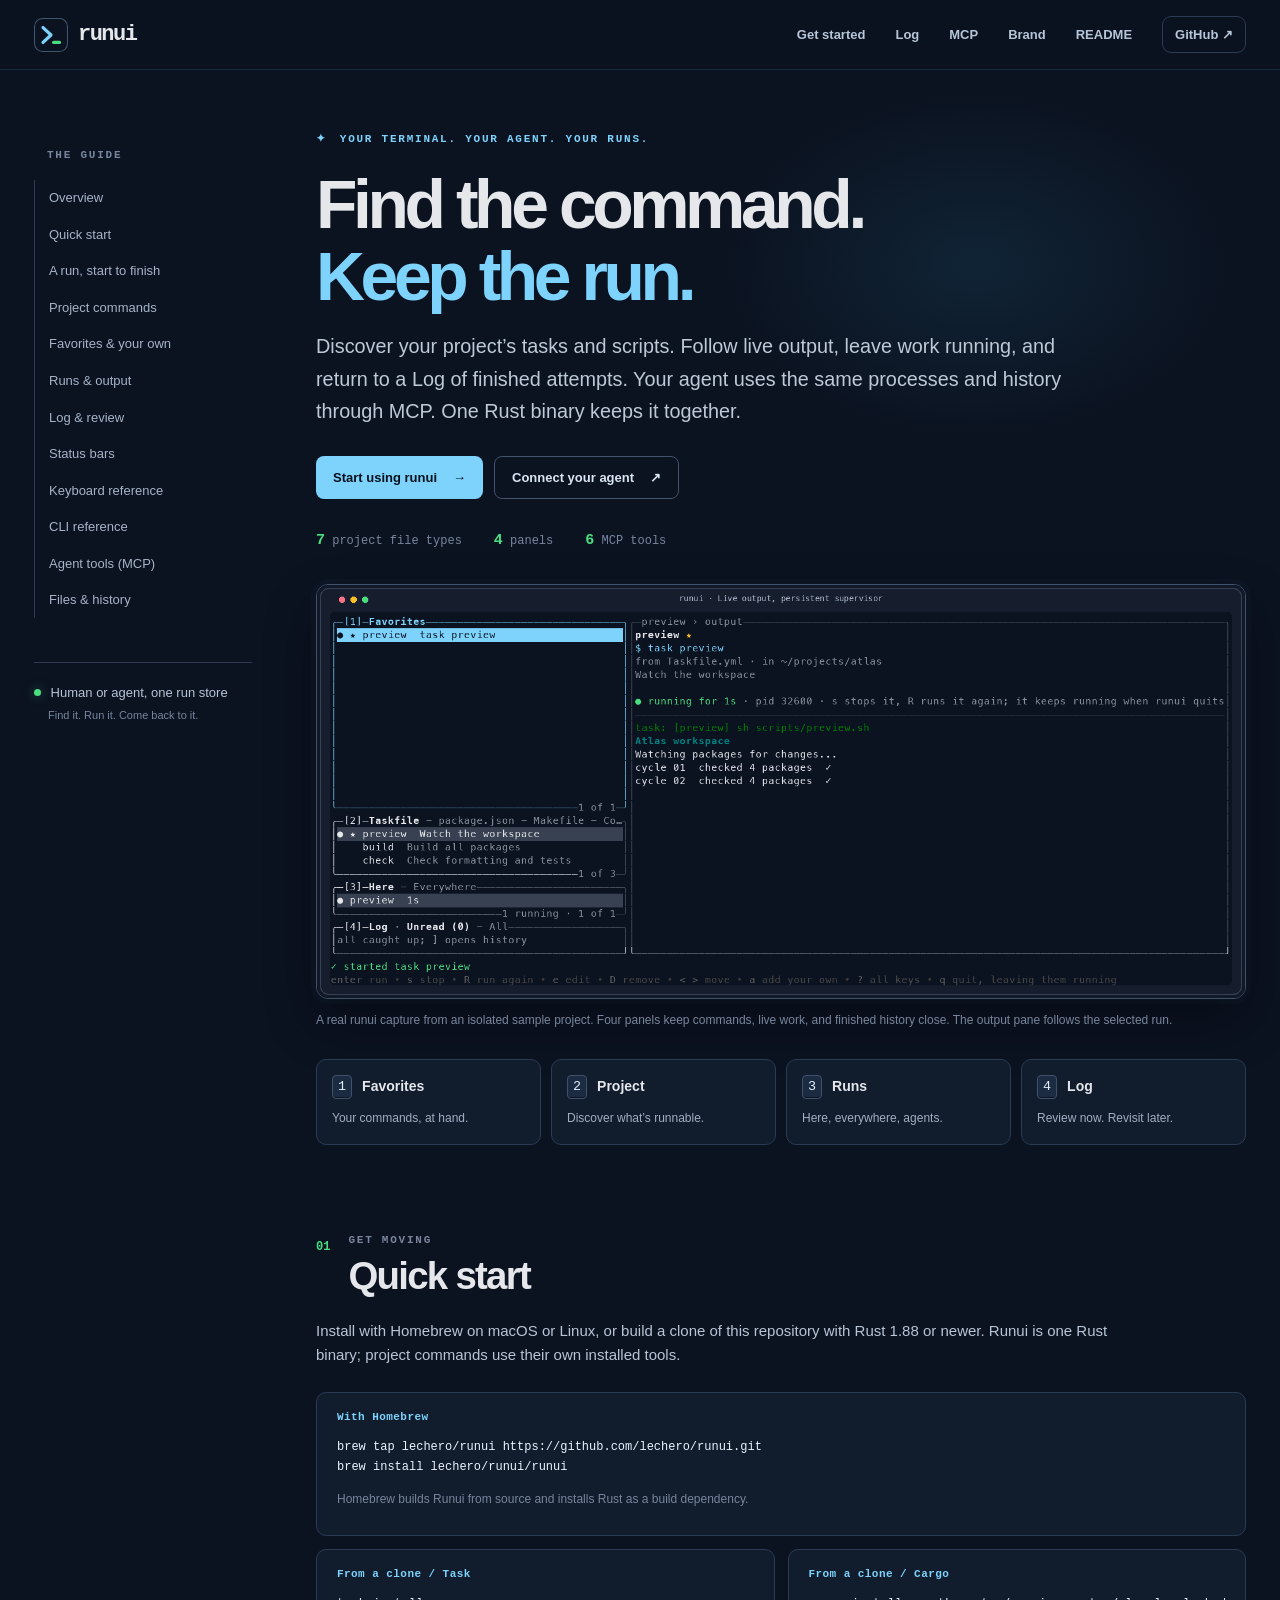
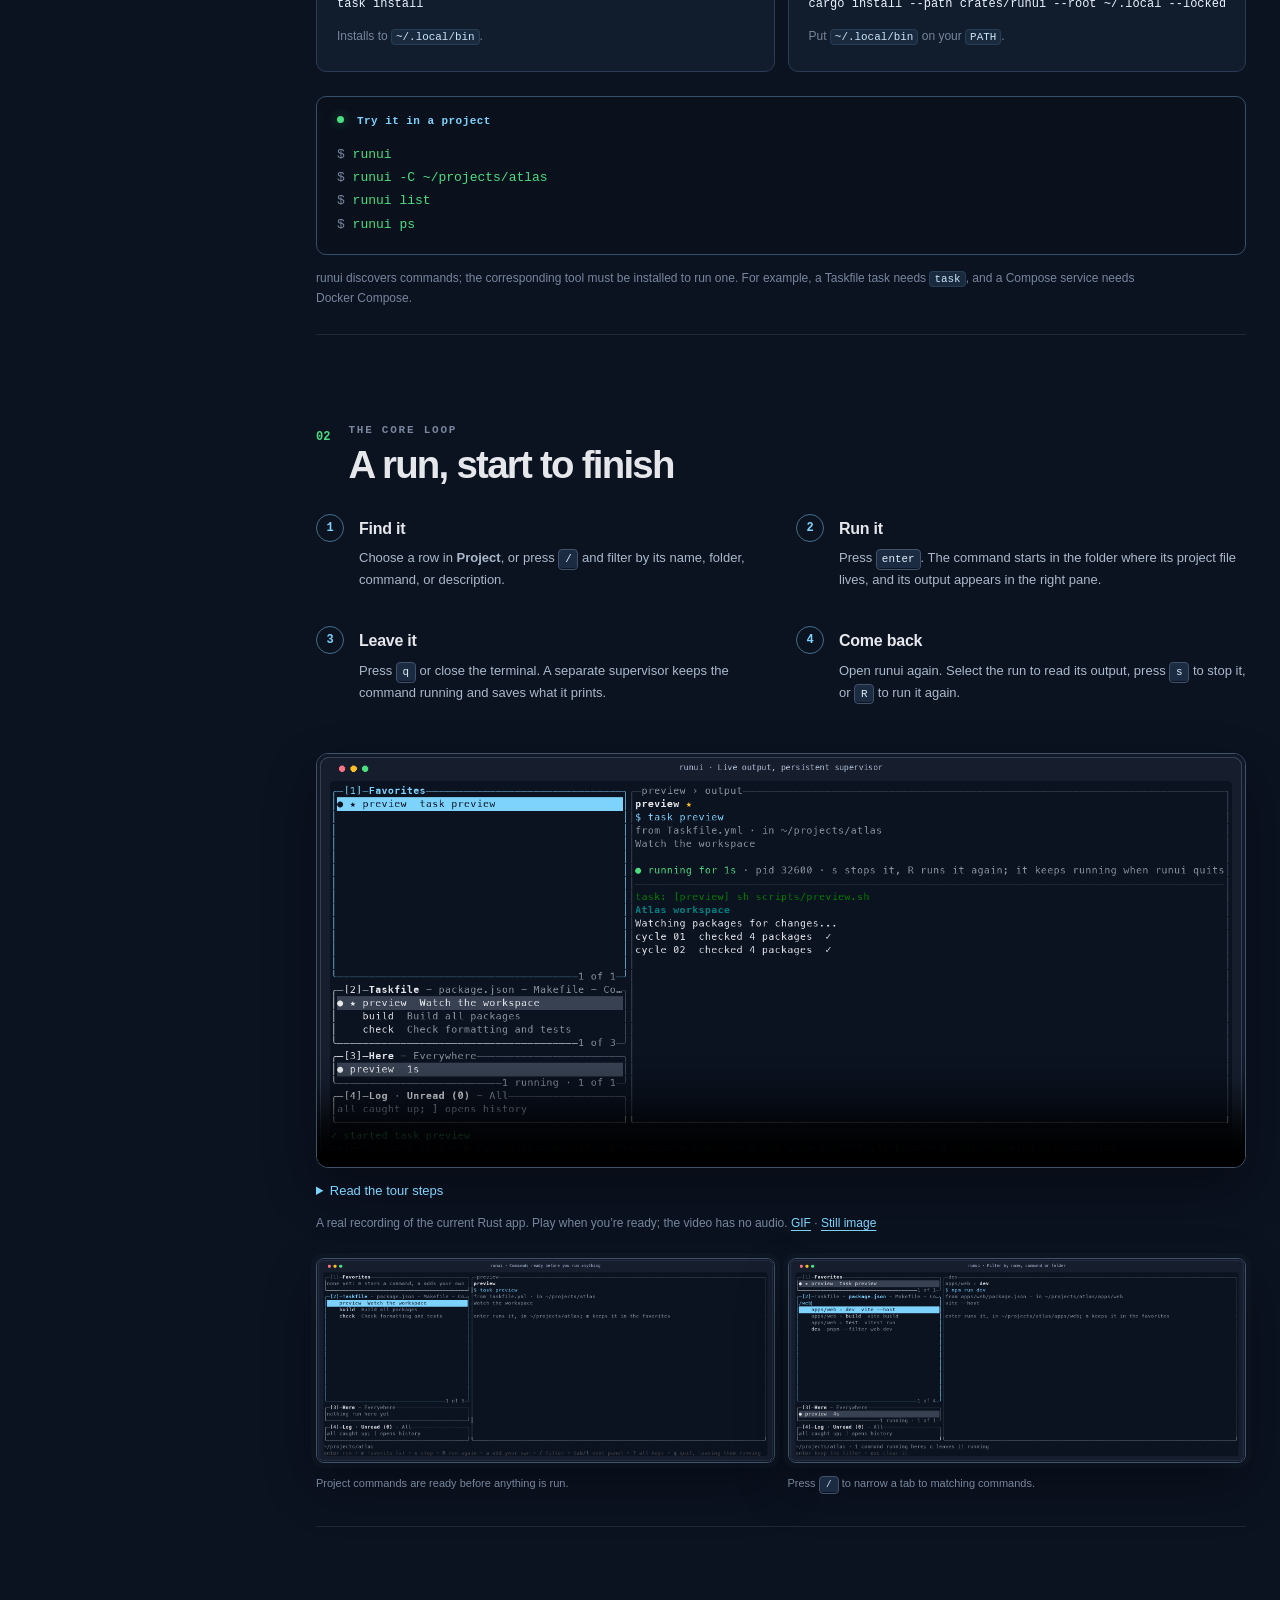
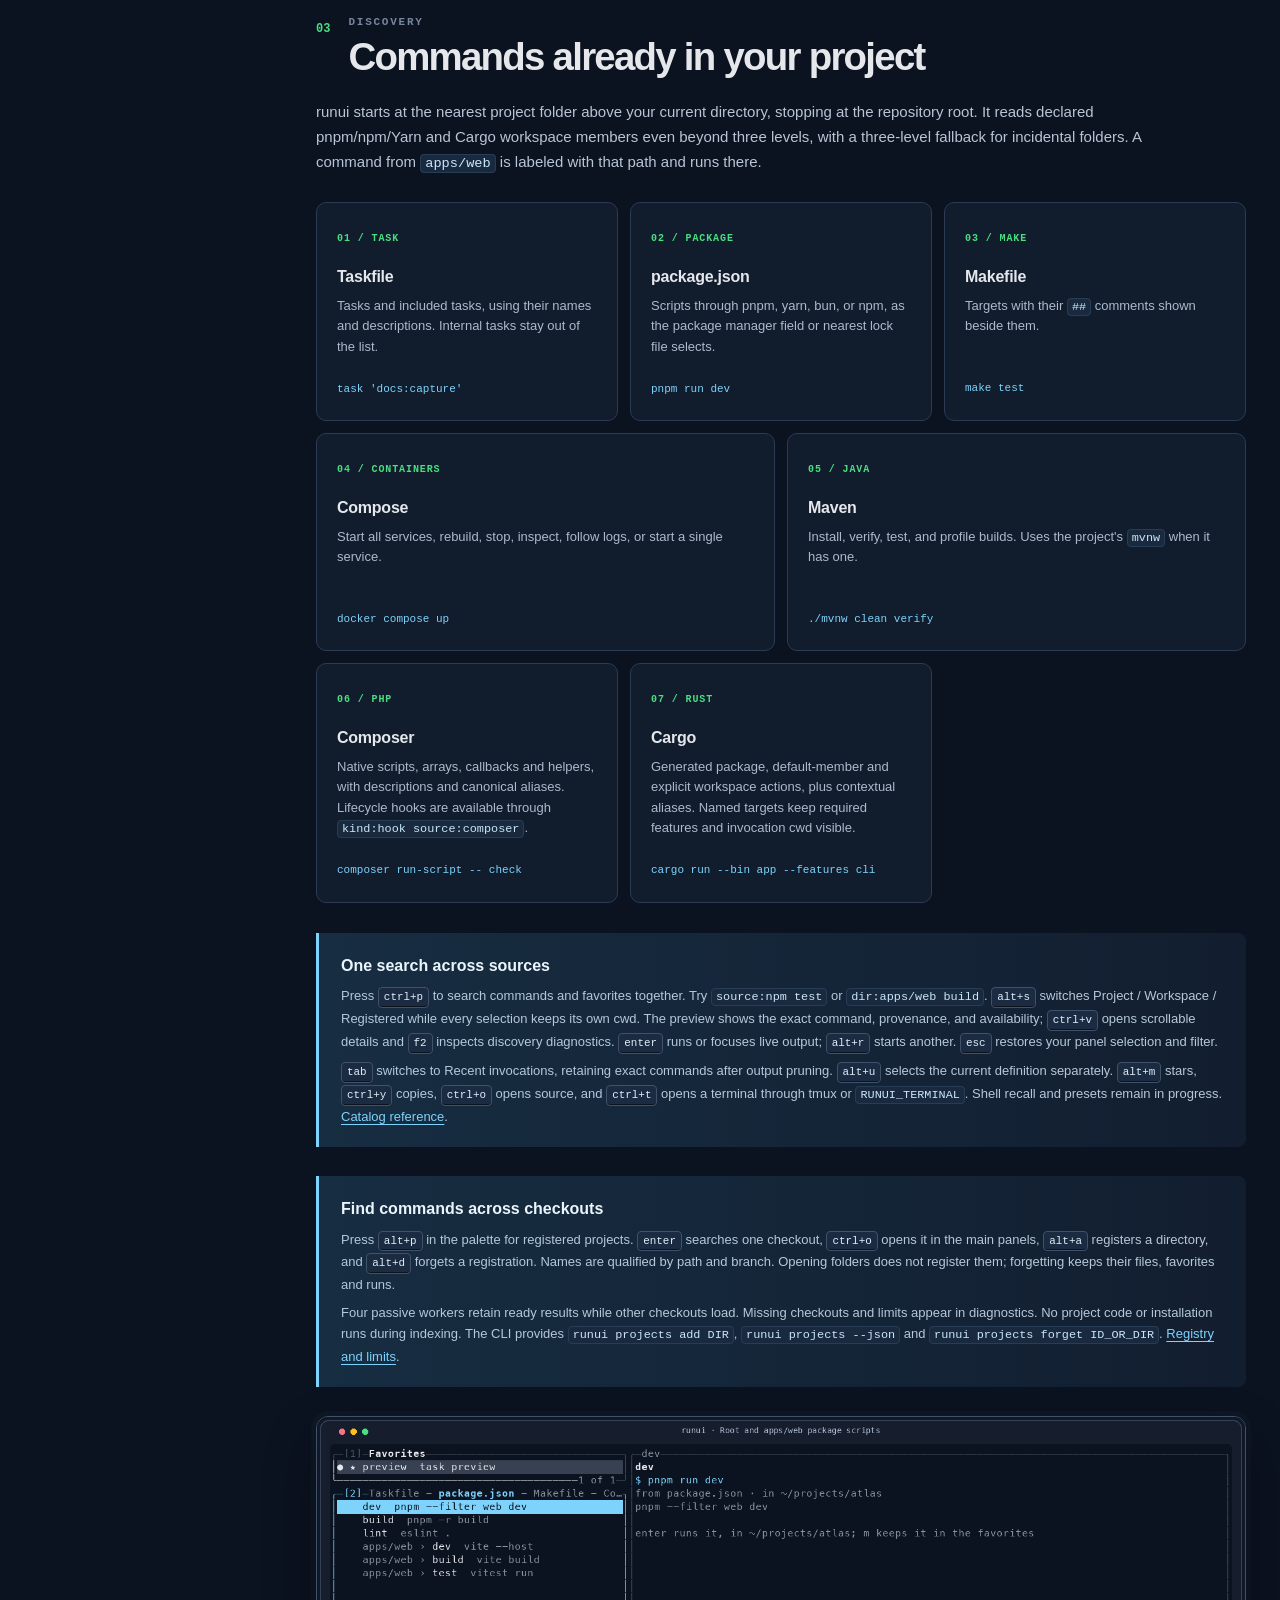
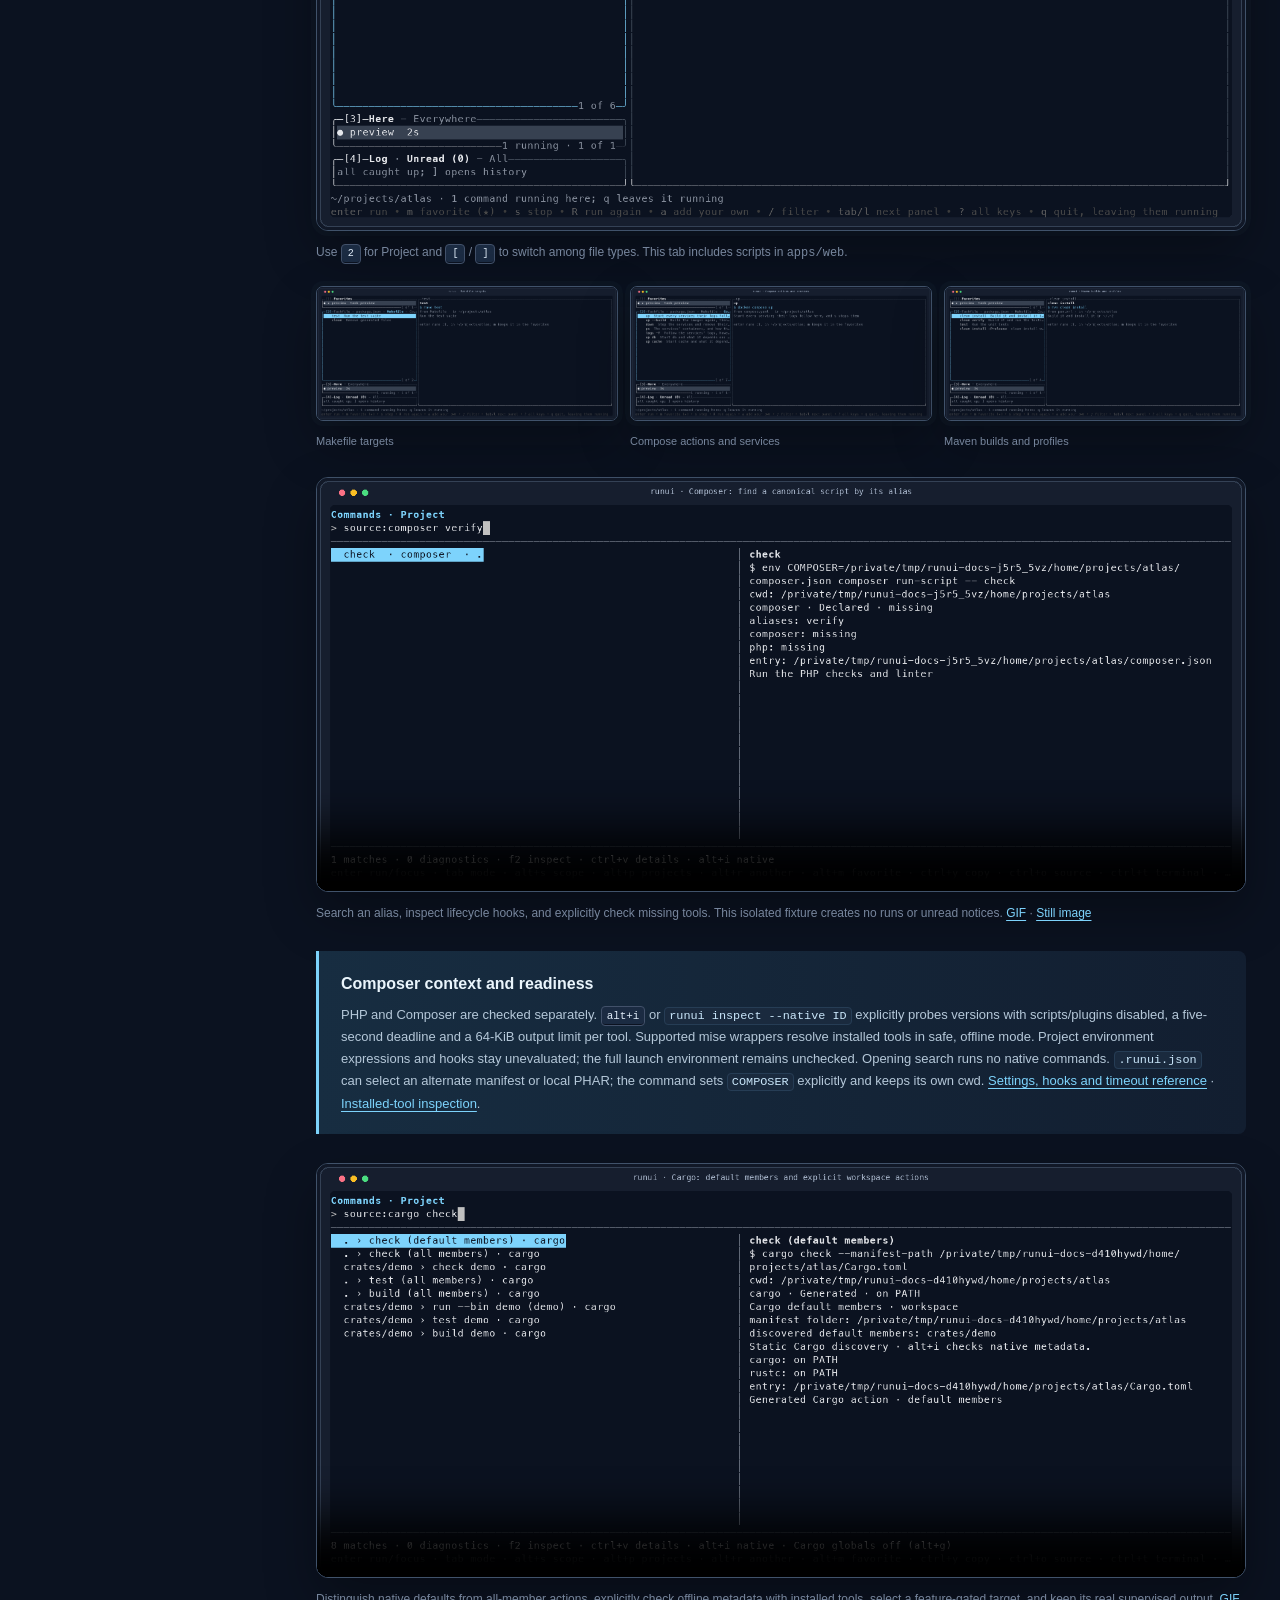
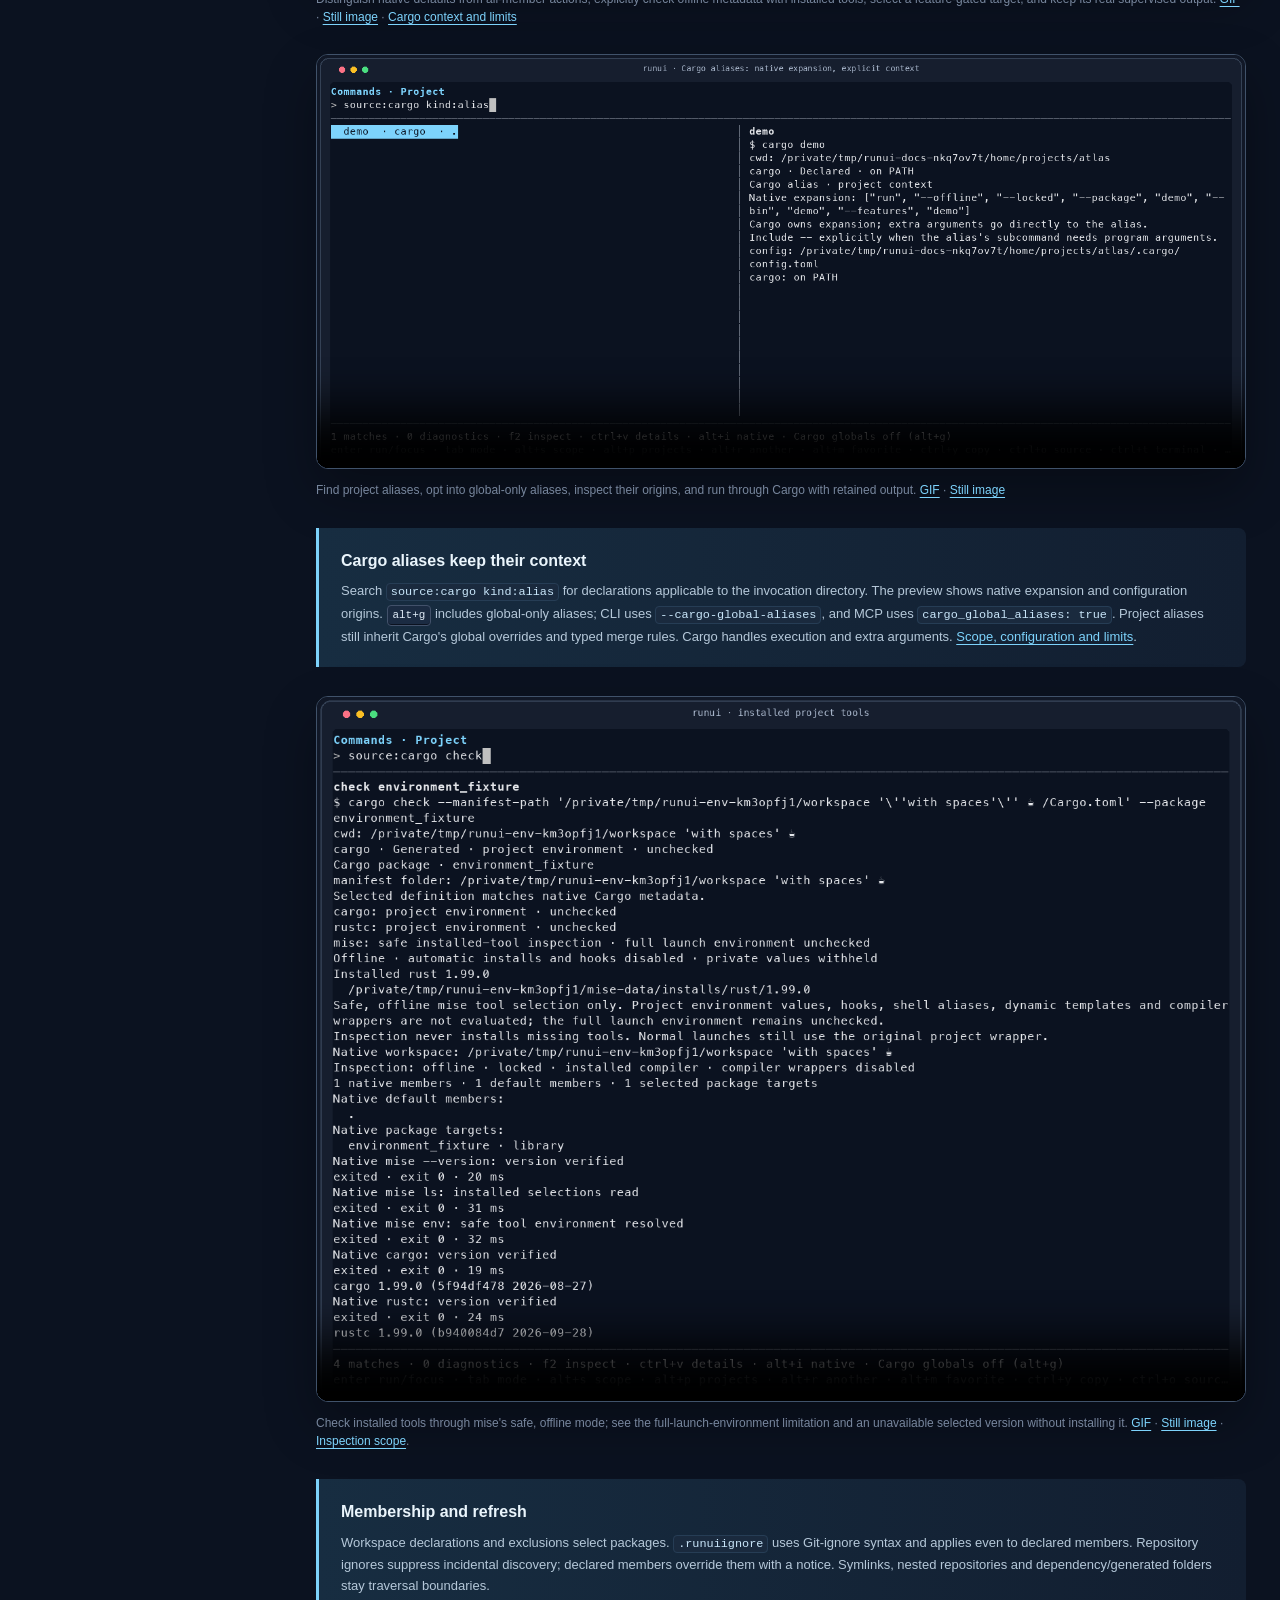
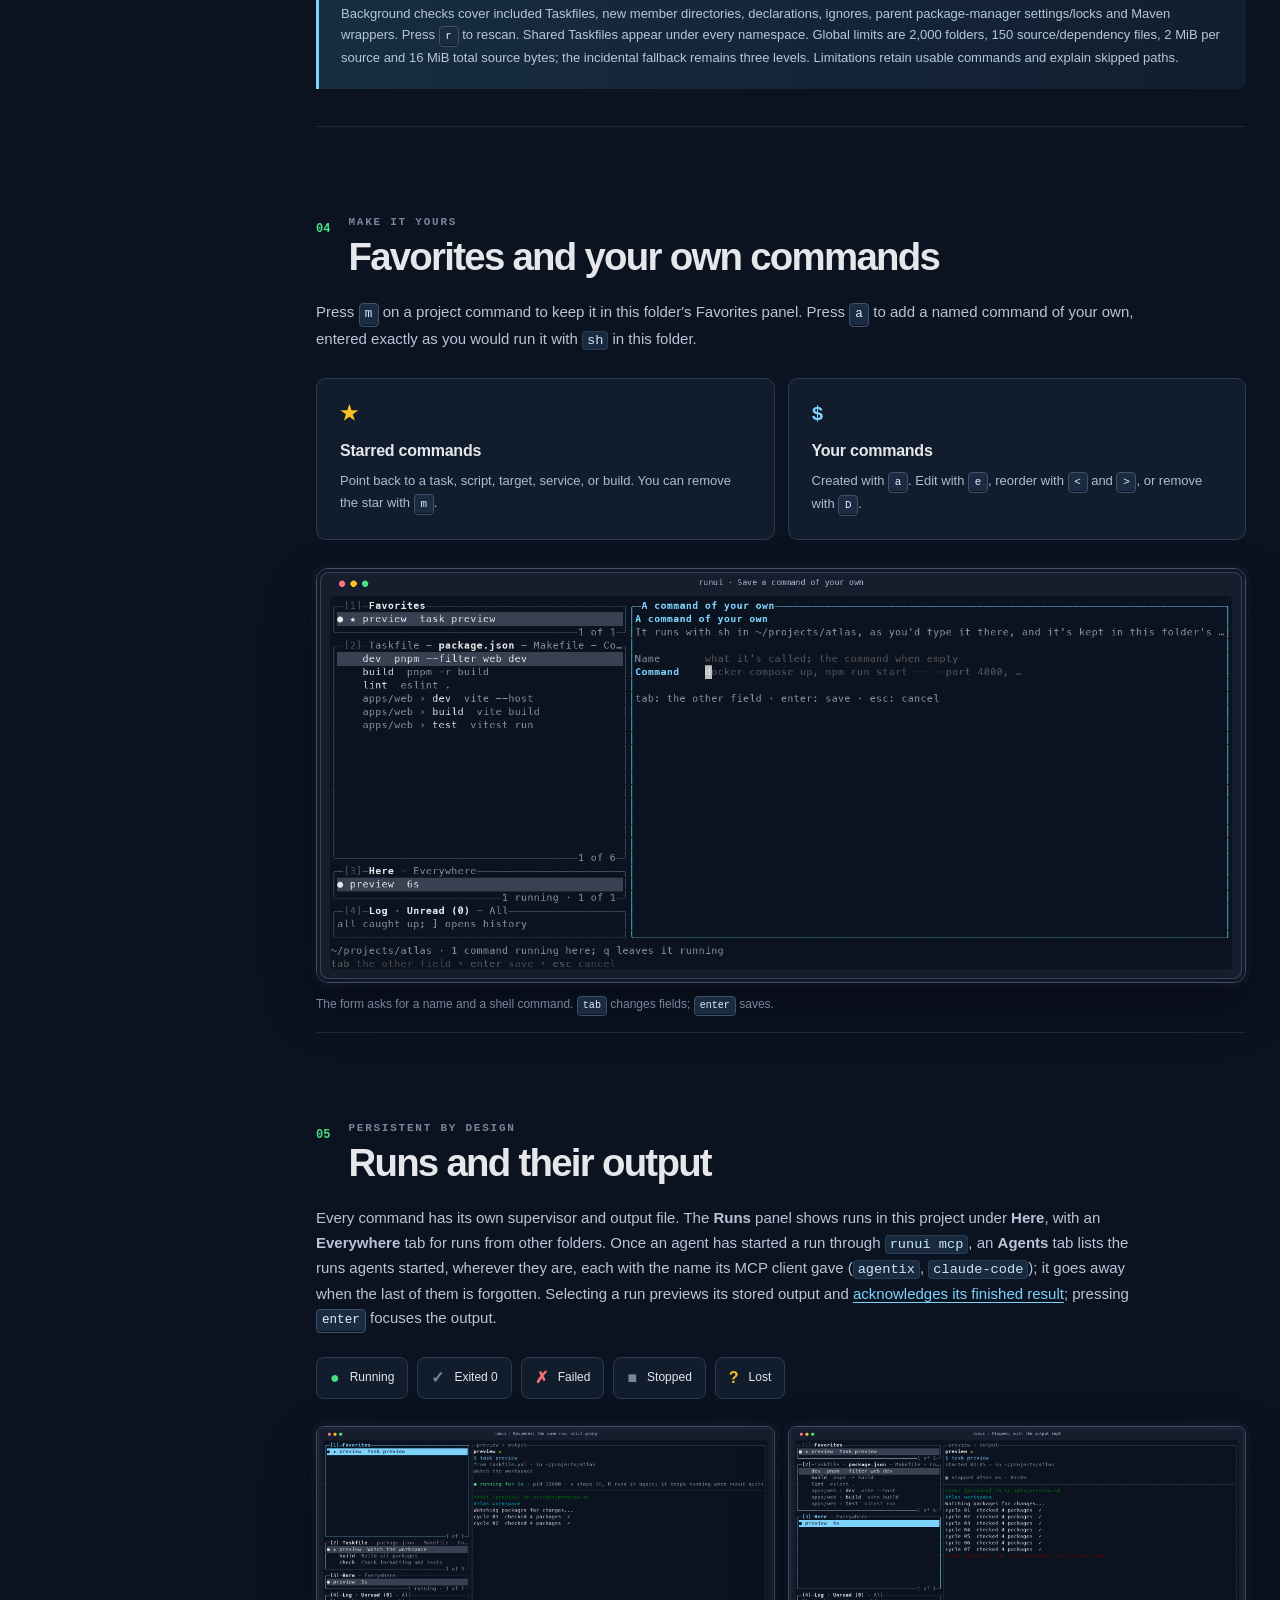
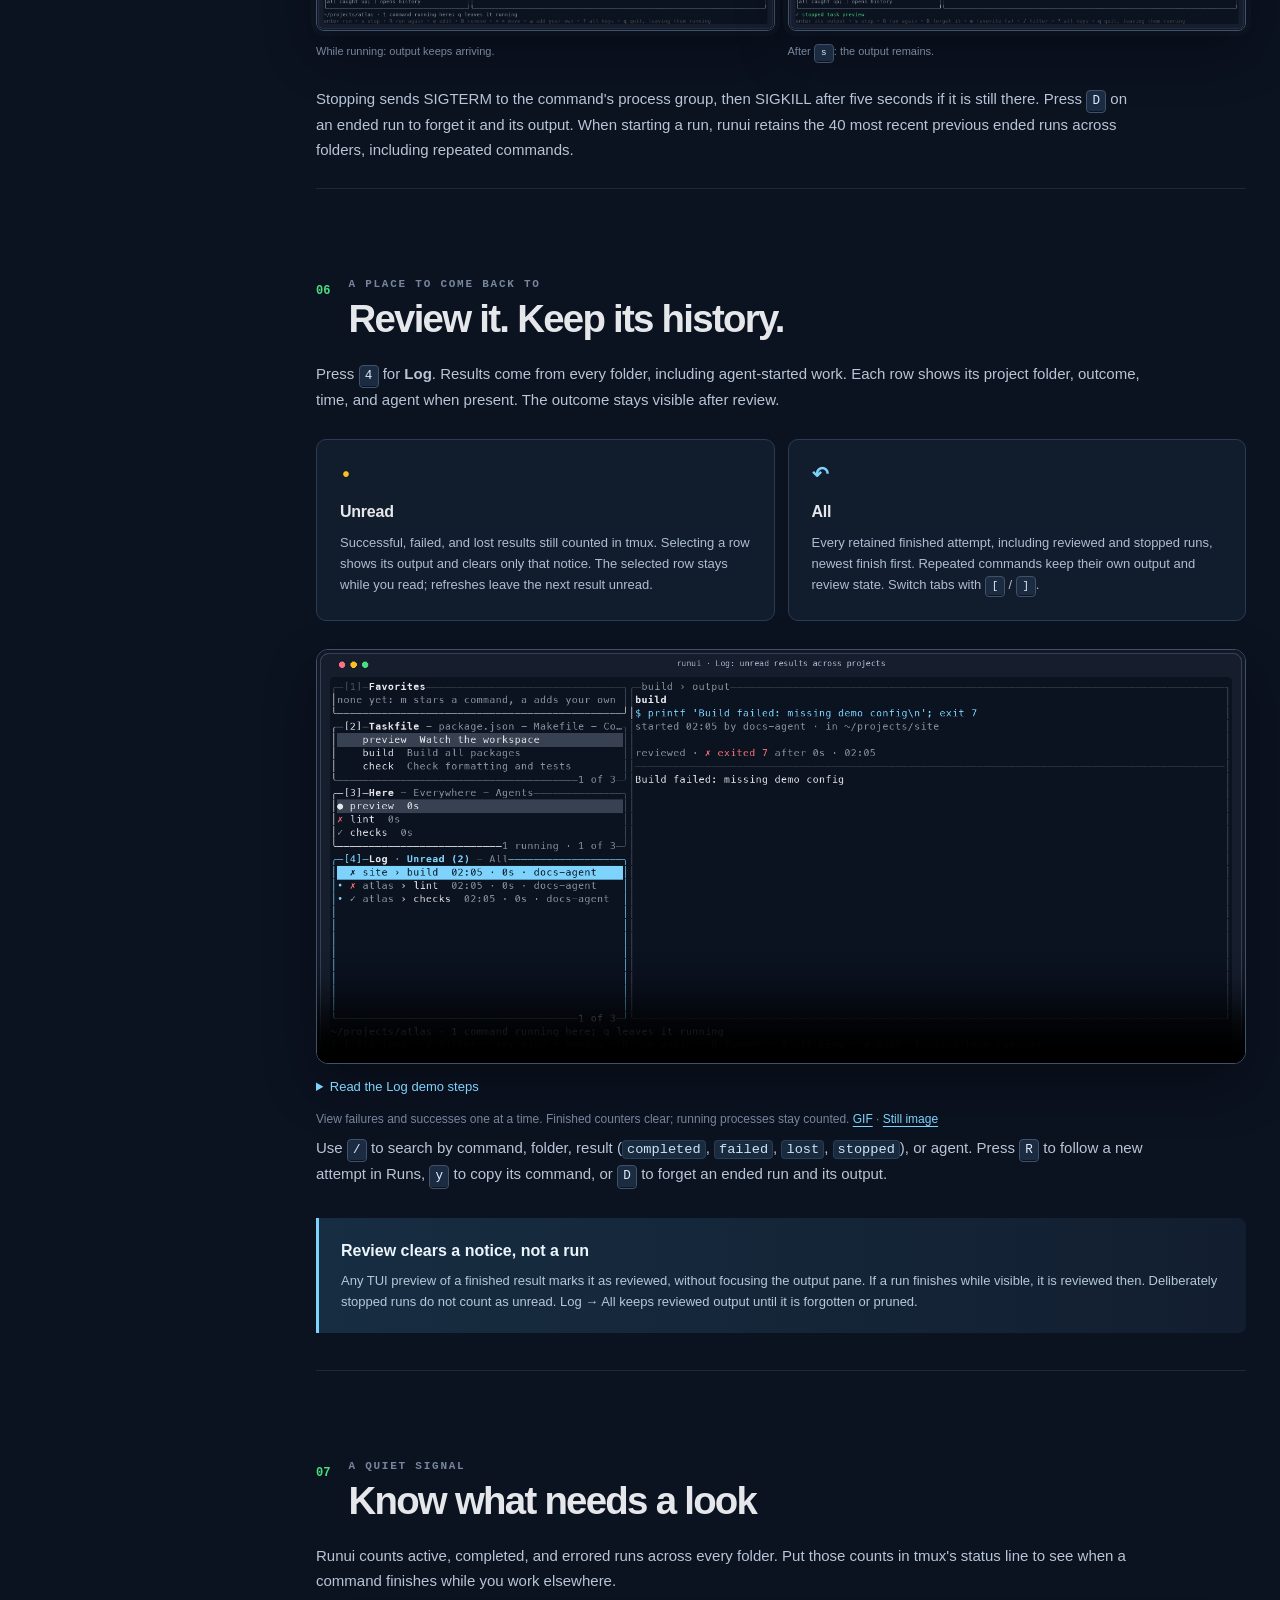
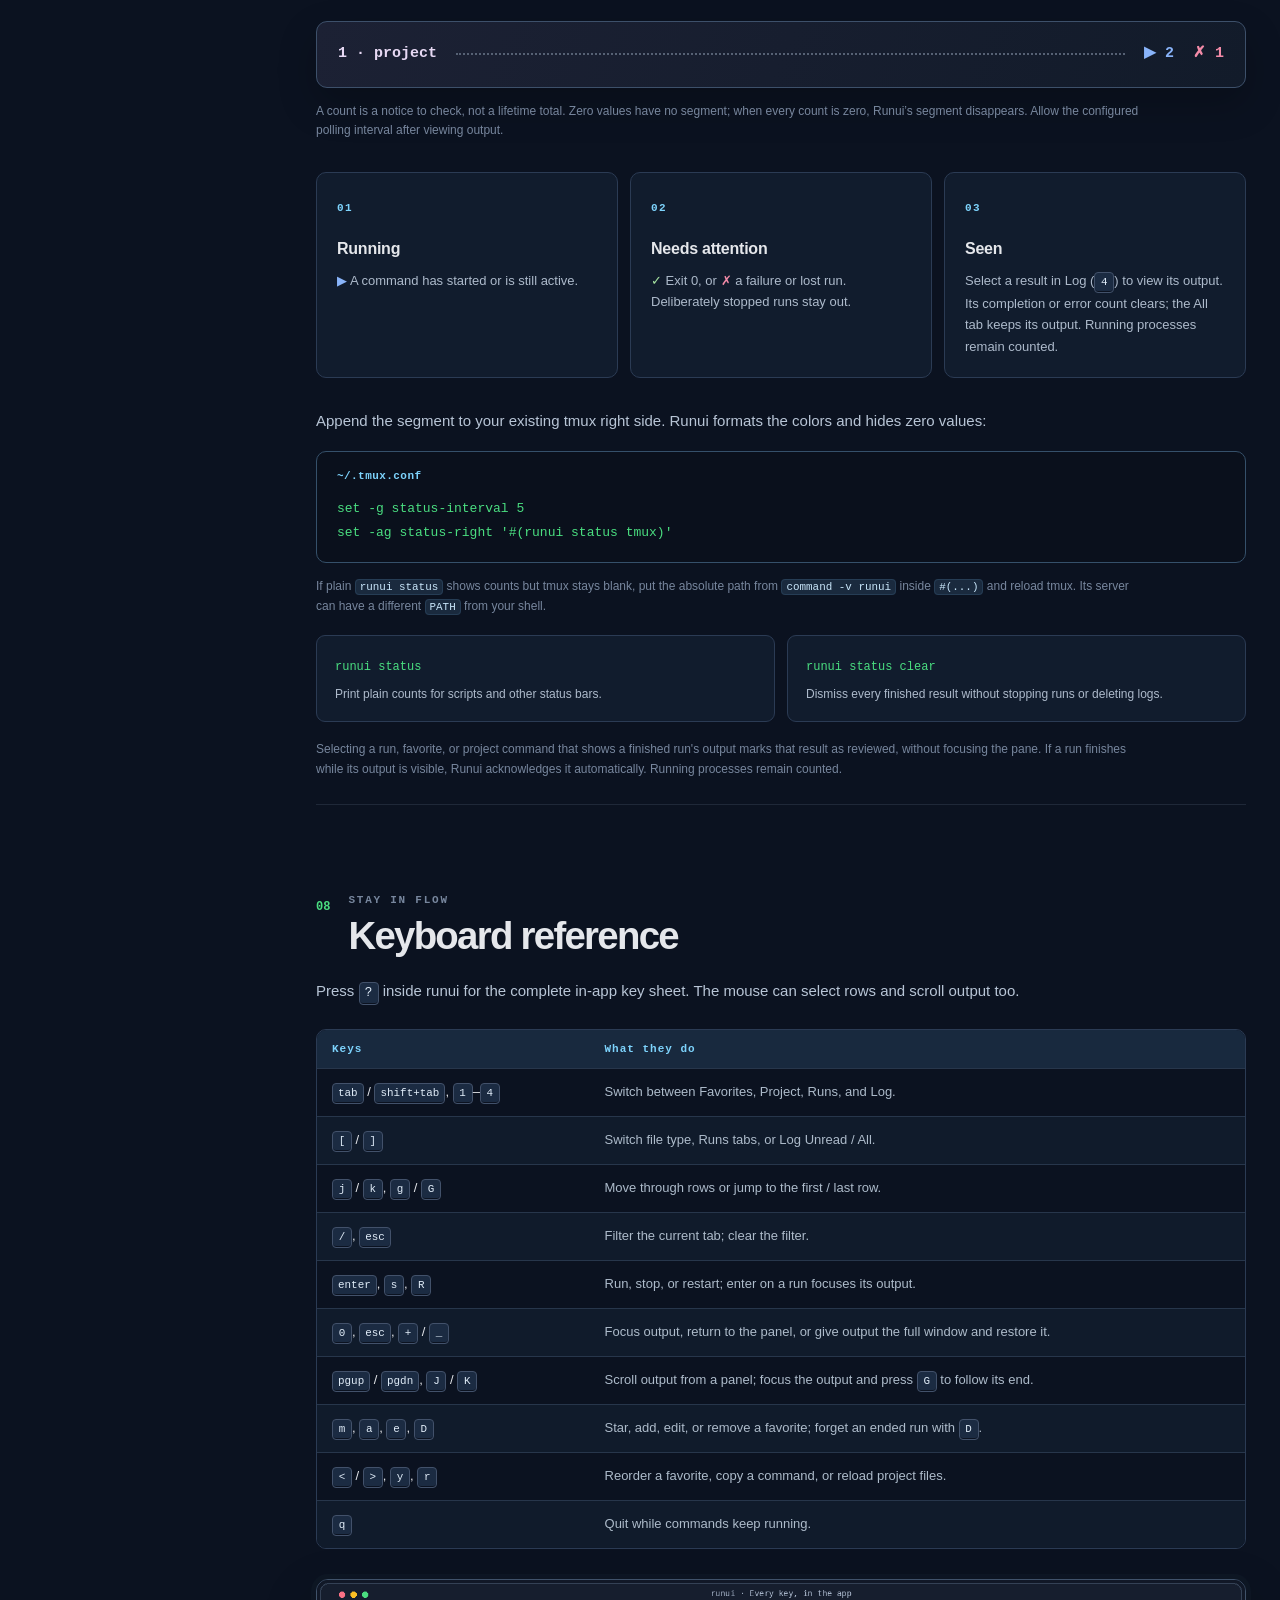
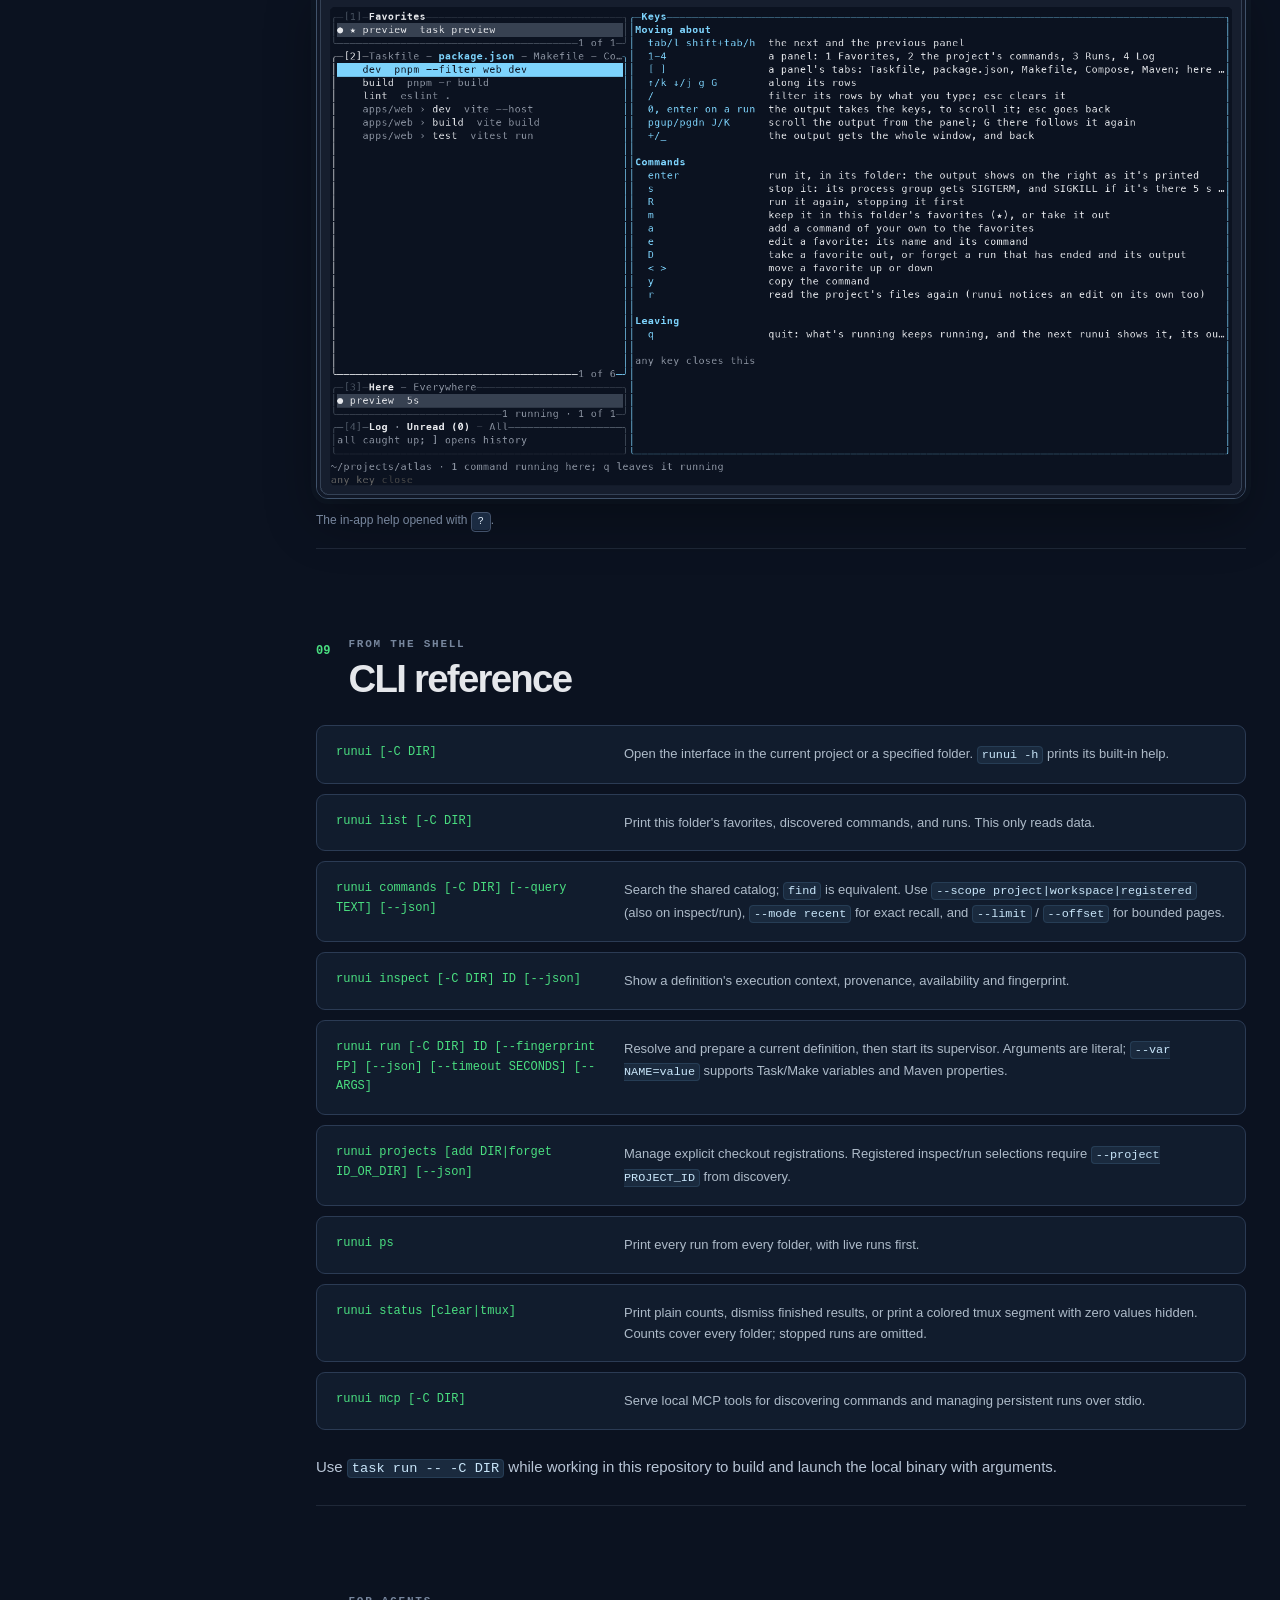
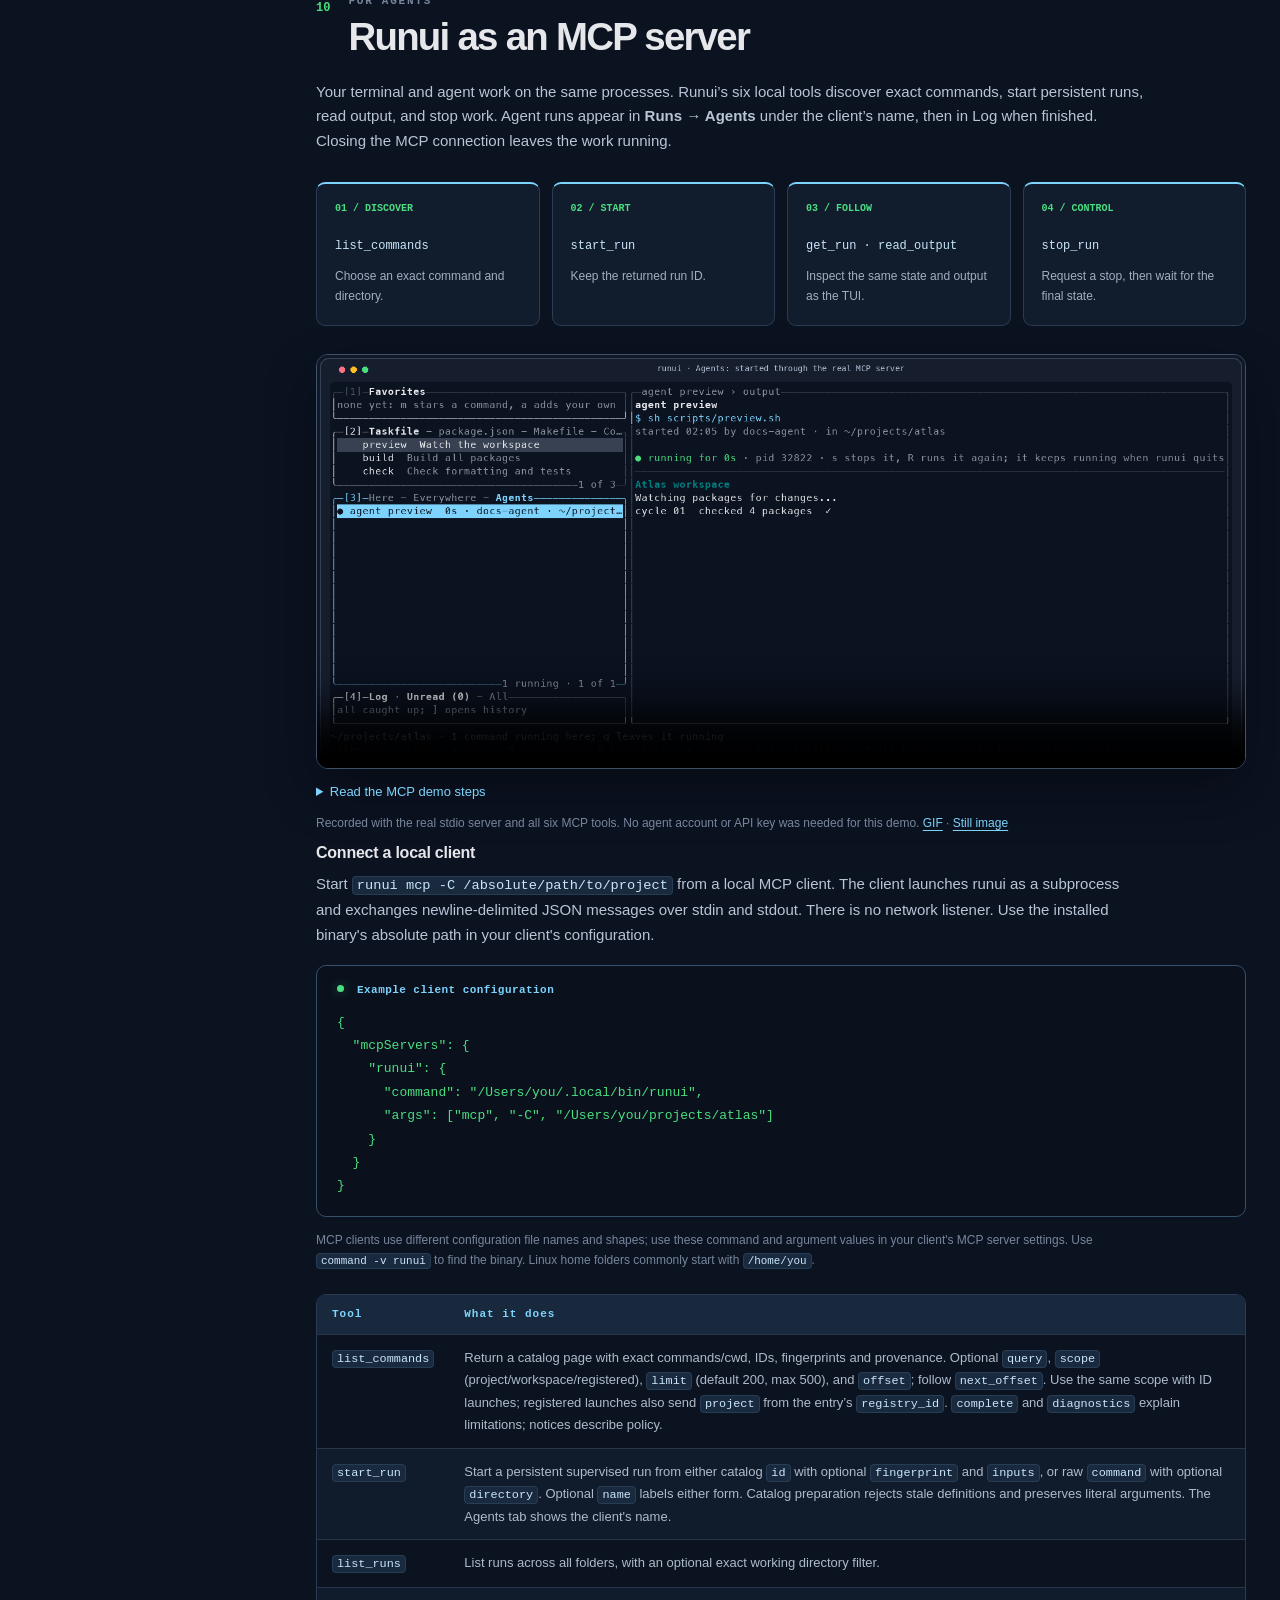
==== commit 1f29849d: "Merge pull request #20 from lechero/codex/project-environment-verification feat: inspect installed p" ====
--- a/docs/index.html
+++ b/docs/index.html
@@ -58,7 +58,7 @@
             <a class="button button-secondary" href="#mcp">Connect your agent <span aria-hidden="true">↗</span></a>
           </div>
           <div class="hero-facts" aria-label="At a glance">
-            <span><strong>5</strong> project file types</span>
+            <span><strong>7</strong> project file types</span>
             <span><strong>4</strong> panels</span>
             <span><strong>6</strong> MCP tools</span>
           </div>
@@ -127,7 +127,7 @@
           <video controls playsinline preload="none" poster="assets/composer.png" width="1610" height="716" aria-label="Composer discovery and readiness tour" aria-describedby="composer-caption"><source src="assets/composer-tour.mp4" type="video/mp4"><p><a href="assets/composer-tour.gif">Watch the Composer GIF</a>.</p></video>
           <figcaption id="composer-caption">Search an alias, inspect lifecycle hooks, and explicitly check missing tools. This isolated fixture creates no runs or unread notices. <a href="assets/composer-tour.gif">GIF</a> · <a href="assets/composer.png">Still image</a></figcaption>
         </figure>
-        <div class="callout"><strong>Composer context and readiness</strong><p>PHP and Composer are checked separately. <kbd>alt+i</kbd> or <code>runui inspect --native ID</code> explicitly probes versions with scripts/plugins disabled, a five-second deadline and a 64-KiB output limit per tool. Project wrappers remain unverified. Opening search runs no native commands. <code>.runui.json</code> can select an alternate manifest or local PHAR; the command sets <code>COMPOSER</code> explicitly and keeps its own cwd. <a href="command-catalog.md#composer">Settings, hooks and timeout reference</a>.</p></div>
+        <div class="callout"><strong>Composer context and readiness</strong><p>PHP and Composer are checked separately. <kbd>alt+i</kbd> or <code>runui inspect --native ID</code> explicitly probes versions with scripts/plugins disabled, a five-second deadline and a 64-KiB output limit per tool. Supported mise wrappers resolve installed tools in safe, offline mode. Project environment expressions and hooks stay unevaluated; the full launch environment remains unchecked. Opening search runs no native commands. <code>.runui.json</code> can select an alternate manifest or local PHAR; the command sets <code>COMPOSER</code> explicitly and keeps its own cwd. <a href="command-catalog.md#composer">Settings, hooks and timeout reference</a> · <a href="command-catalog.md#project-environments">Installed-tool inspection</a>.</p></div>
         <figure class="screen demo">
           <video controls playsinline preload="none" poster="assets/cargo.png" width="1610" height="716" aria-label="Cargo workspace and feature-gated binary tour" aria-describedby="cargo-caption"><source src="assets/cargo-tour.mp4" type="video/mp4"><p><a href="assets/cargo-tour.gif">Watch the Cargo GIF</a>.</p></video>
           <figcaption id="cargo-caption">Distinguish native defaults from all-member actions, explicitly check offline metadata with installed tools, select a feature-gated target, and keep its real supervised output. <a href="assets/cargo-tour.gif">GIF</a> · <a href="assets/cargo.png">Still image</a> · <a href="command-catalog.md#cargo">Cargo context and limits</a></figcaption>
@@ -137,6 +137,10 @@
           <figcaption id="cargo-aliases-caption">Find project aliases, opt into global-only aliases, inspect their origins, and run through Cargo with retained output. <a href="assets/cargo-aliases-tour.gif">GIF</a> · <a href="assets/cargo-aliases.png">Still image</a></figcaption>
         </figure>
         <div class="callout"><strong>Cargo aliases keep their context</strong><p>Search <code>source:cargo kind:alias</code> for declarations applicable to the invocation directory. The preview shows native expansion and configuration origins. <kbd>alt+g</kbd> includes global-only aliases; CLI uses <code>--cargo-global-aliases</code>, and MCP uses <code>cargo_global_aliases: true</code>. Project aliases still inherit Cargo's global overrides and typed merge rules. Cargo handles execution and extra arguments. <a href="command-catalog.md#cargo-aliases">Scope, configuration and limits</a>.</p></div>
+        <figure class="screen demo">
+          <video controls playsinline preload="none" poster="assets/environment.png" width="1368" height="1038" aria-label="Safe installed-tool inspection through mise" aria-describedby="environment-caption"><source src="assets/environment-tour.mp4" type="video/mp4"><a href="assets/environment-tour.gif">View the installed-tool inspection GIF</a>.</video>
+          <figcaption id="environment-caption">Check installed tools through mise's safe, offline mode; see the full-launch-environment limitation and an unavailable selected version without installing it. <a href="assets/environment-tour.gif">GIF</a> · <a href="assets/environment.png">Still image</a> · <a href="command-catalog.md#project-environments">Inspection scope</a>.</figcaption>
+        </figure>
         <div class="callout"><strong>Membership and refresh</strong><p>Workspace declarations and exclusions select packages. <code>.runuiignore</code> uses Git-ignore syntax and applies even to declared members. Repository ignores suppress incidental discovery; declared members override them with a notice. Symlinks, nested repositories and dependency/generated folders stay traversal boundaries.</p><p>Background checks cover included Taskfiles, new member directories, declarations, ignores, parent package-manager settings/locks and Maven wrappers. Press <kbd>r</kbd> to rescan. Shared Taskfiles appear under every namespace. Global limits are 2,000 folders, 150 source/dependency files, 2 MiB per source and 16 MiB total source bytes; the incidental fallback remains three levels. Limitations retain usable commands and explain skipped paths.</p></div>
       </section>
 
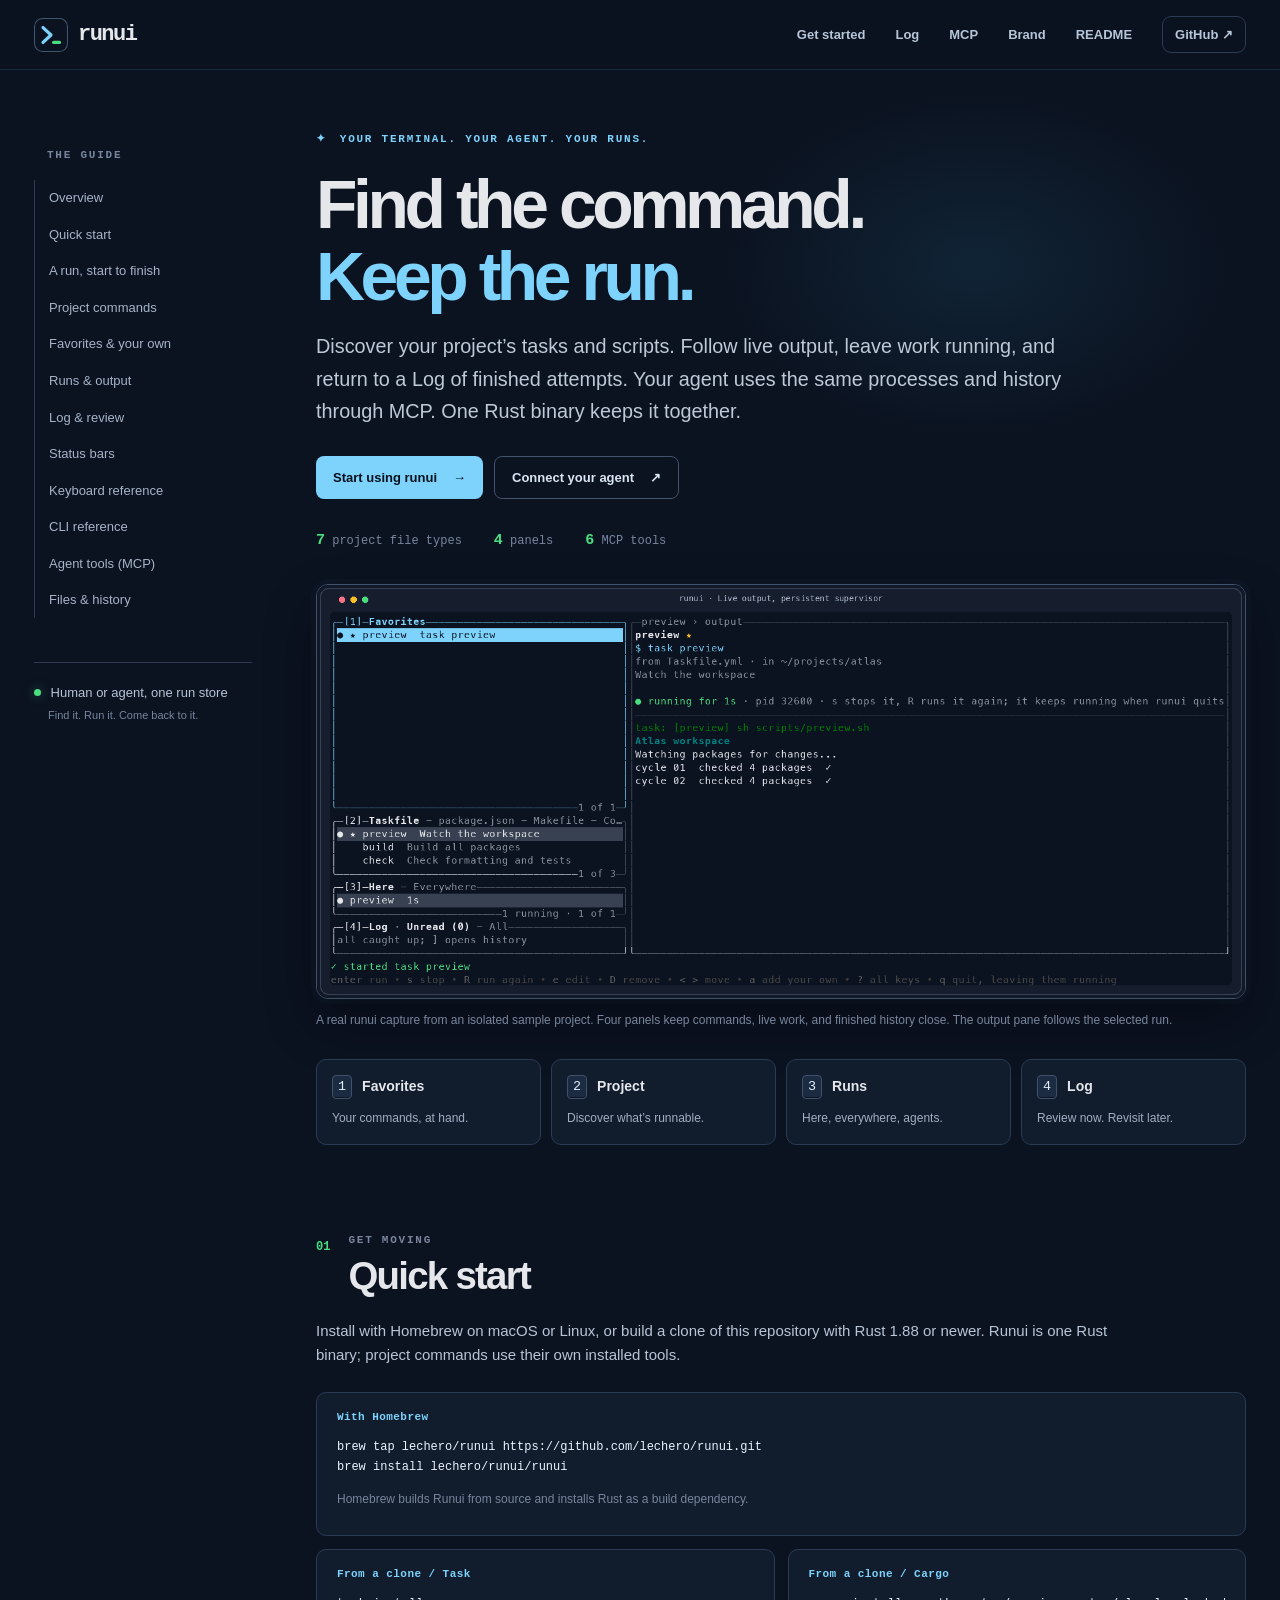
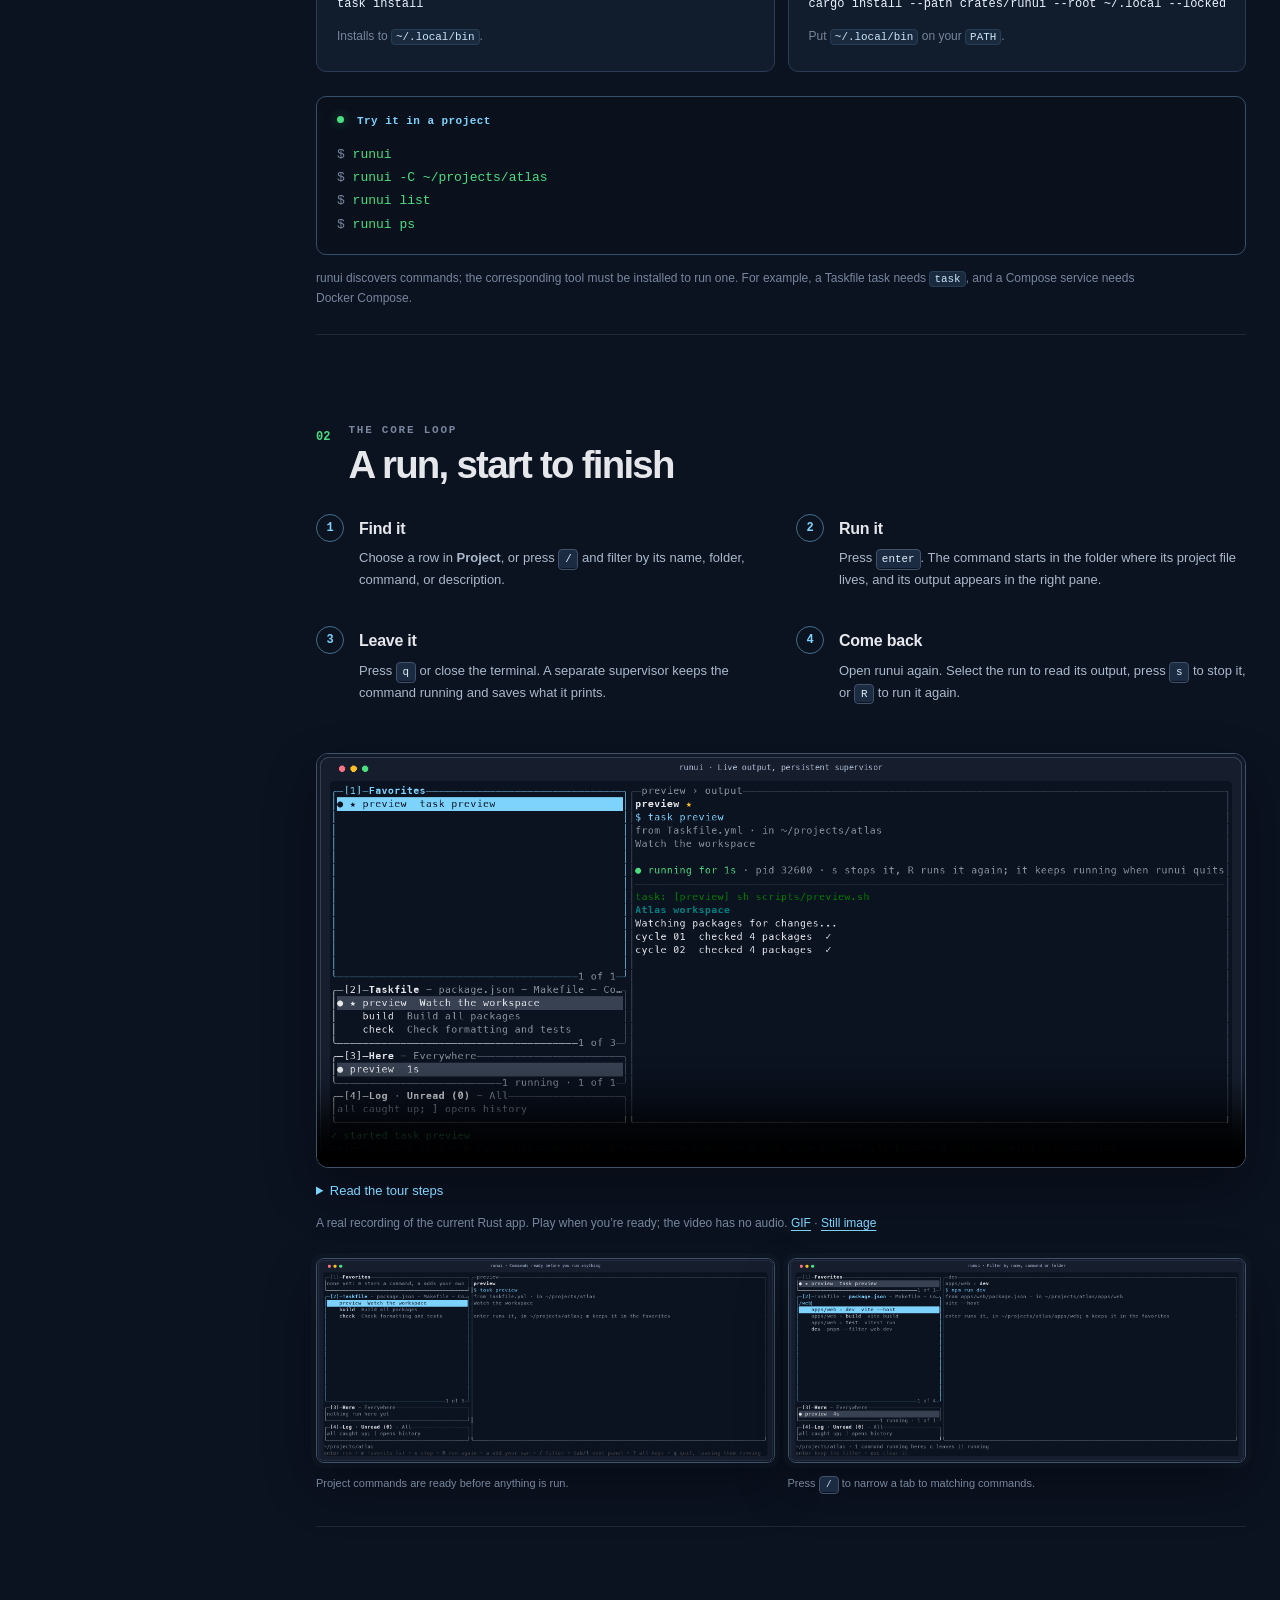
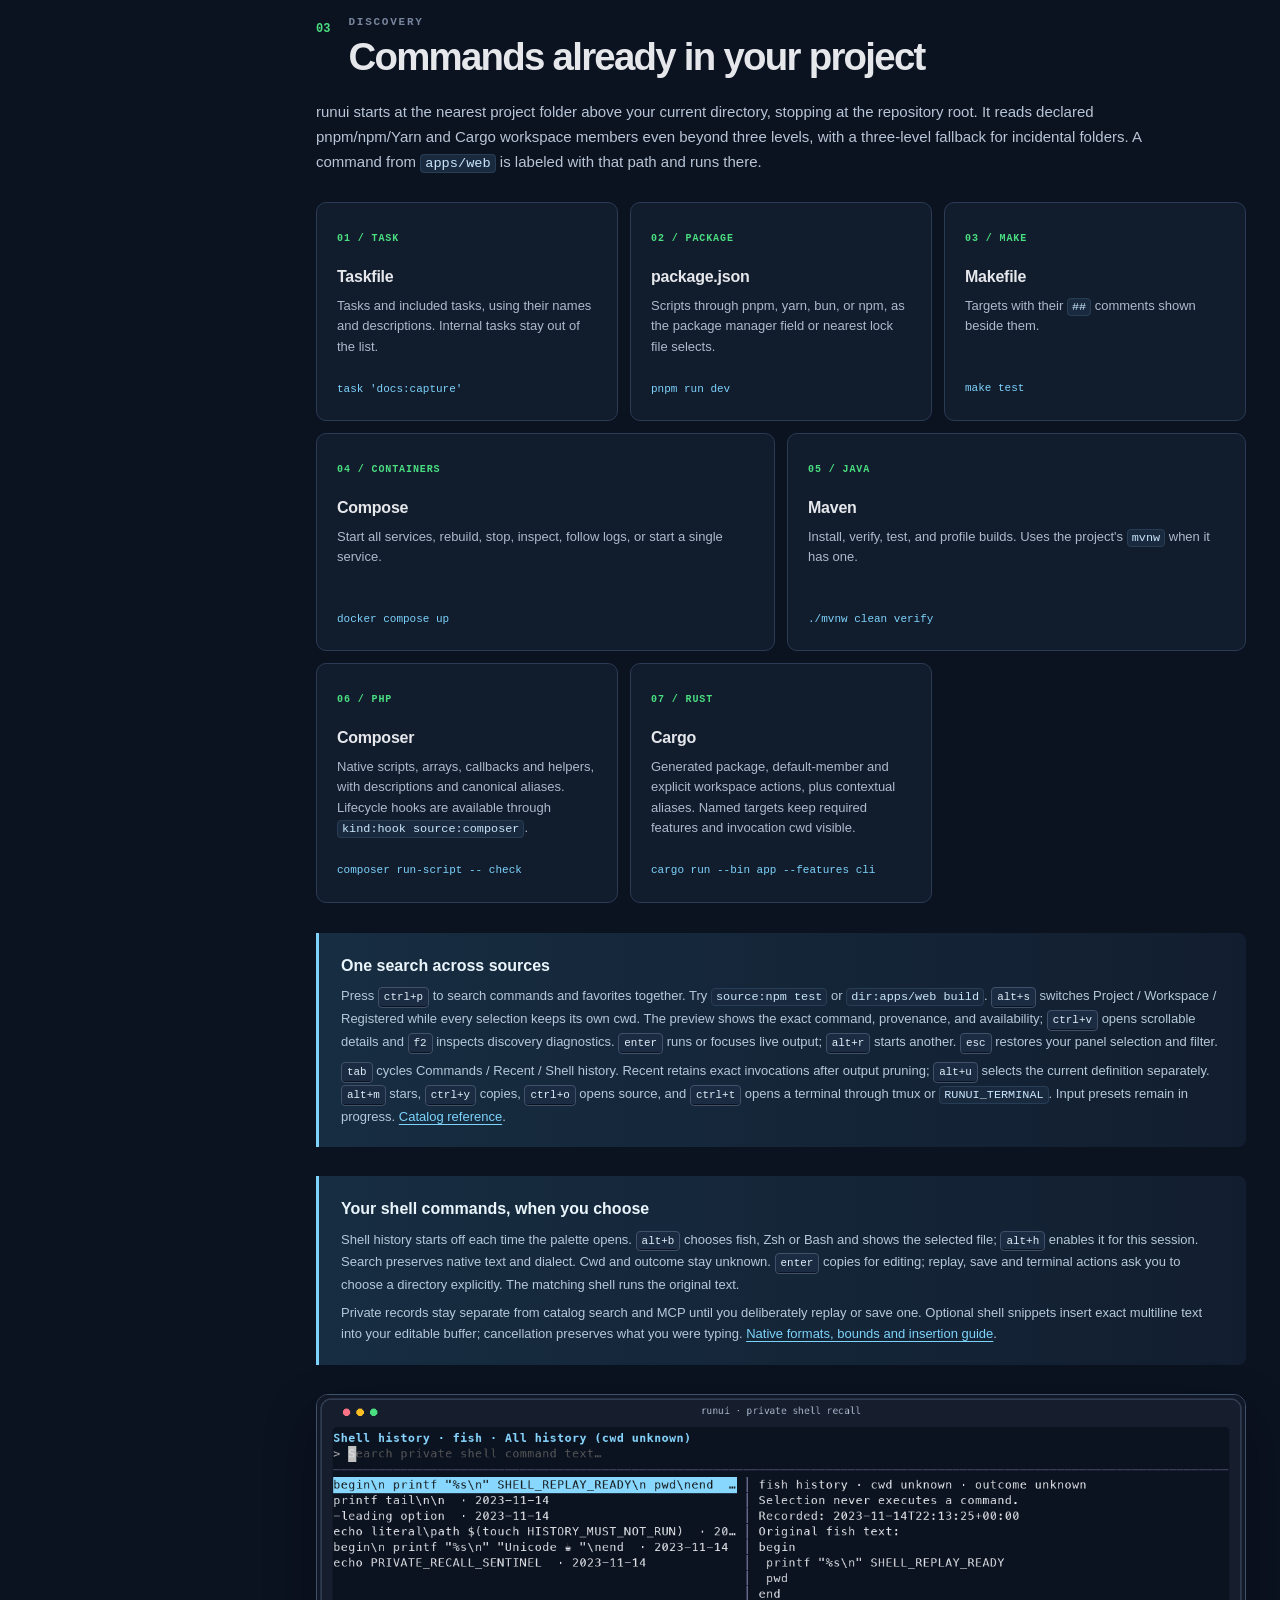
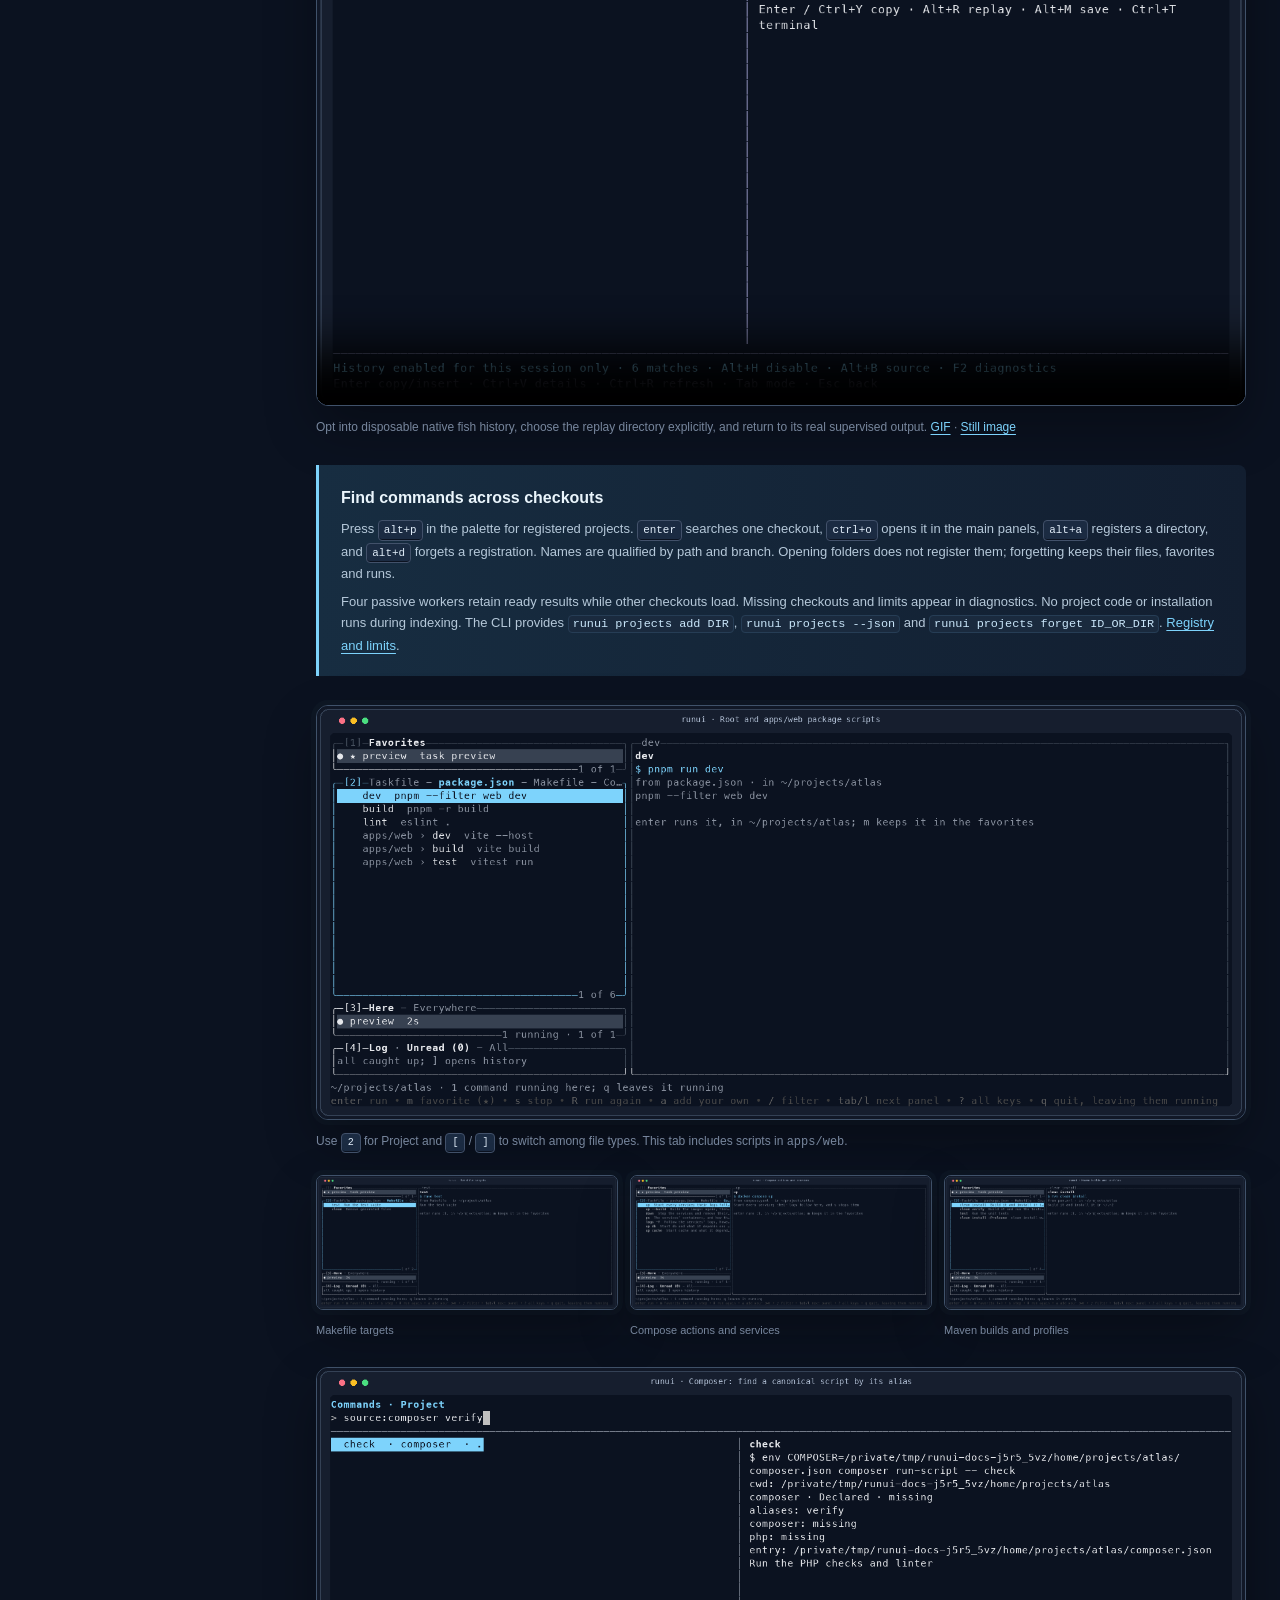
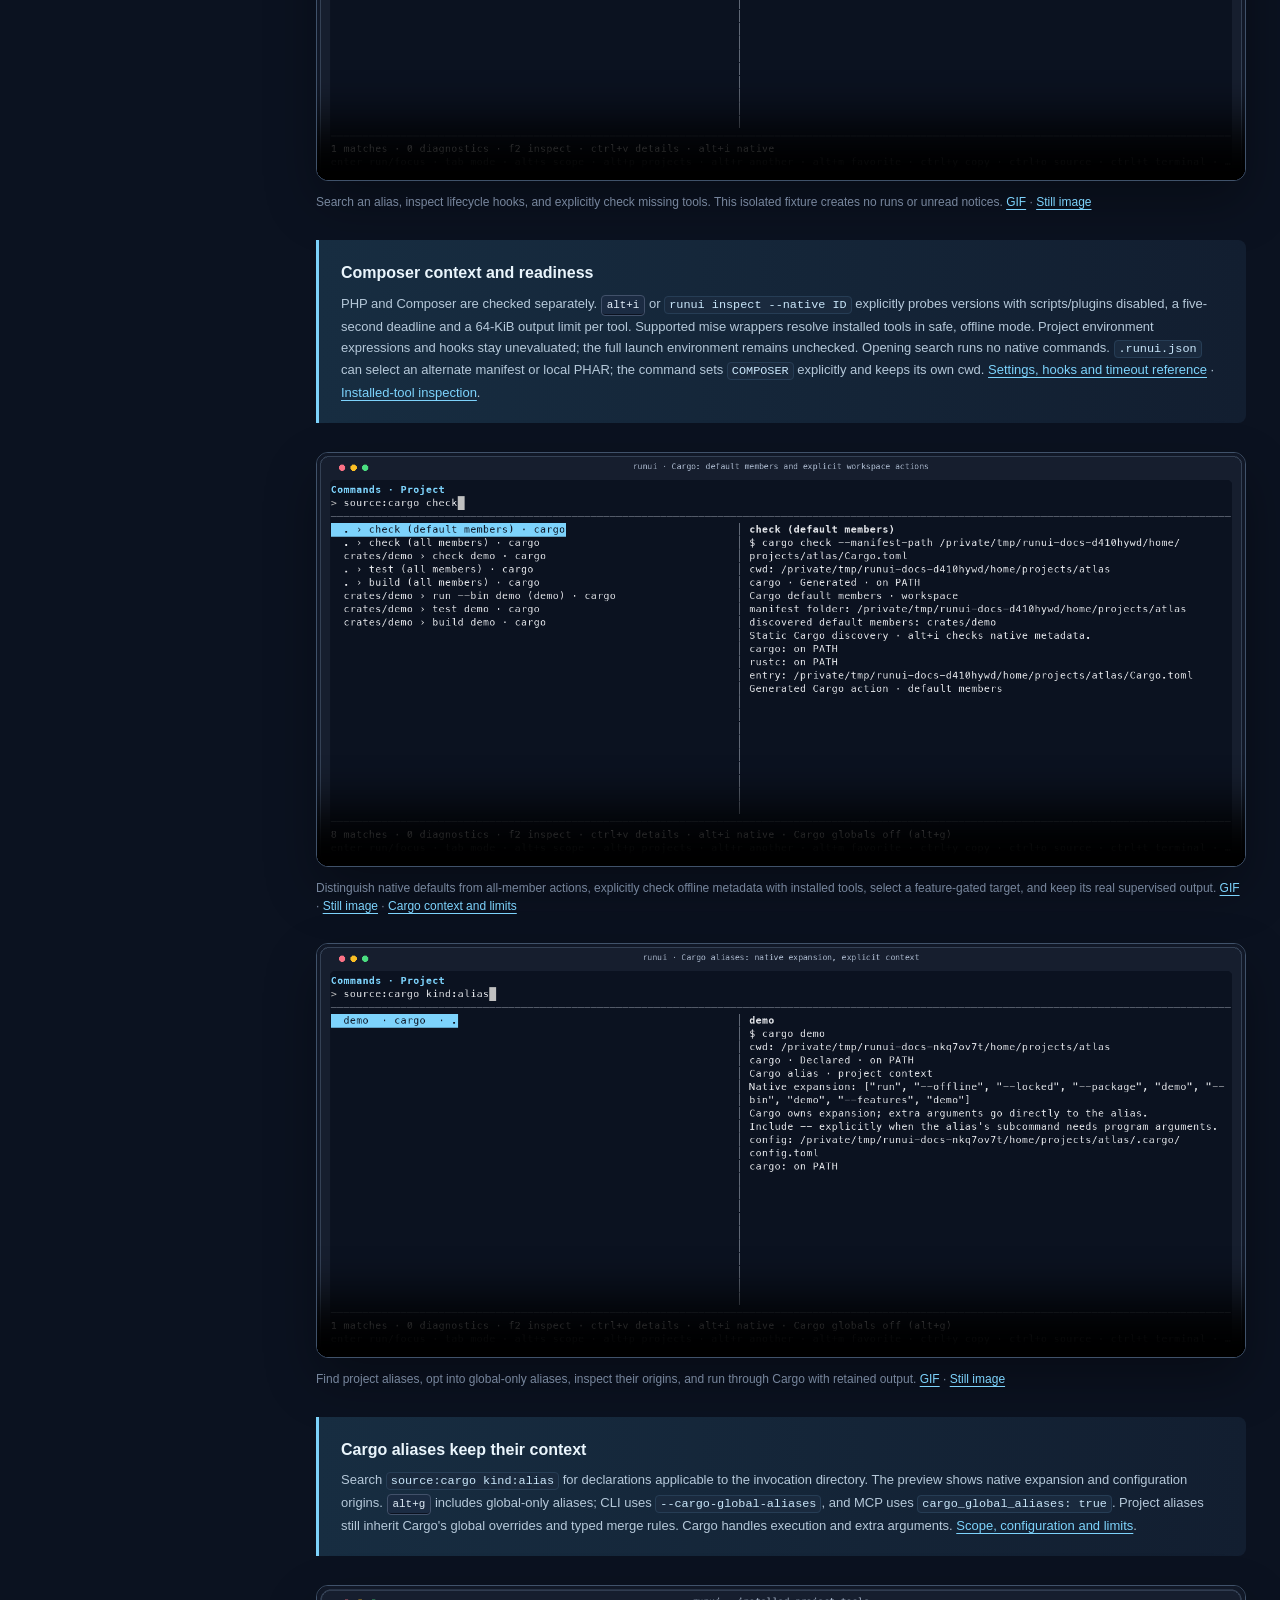
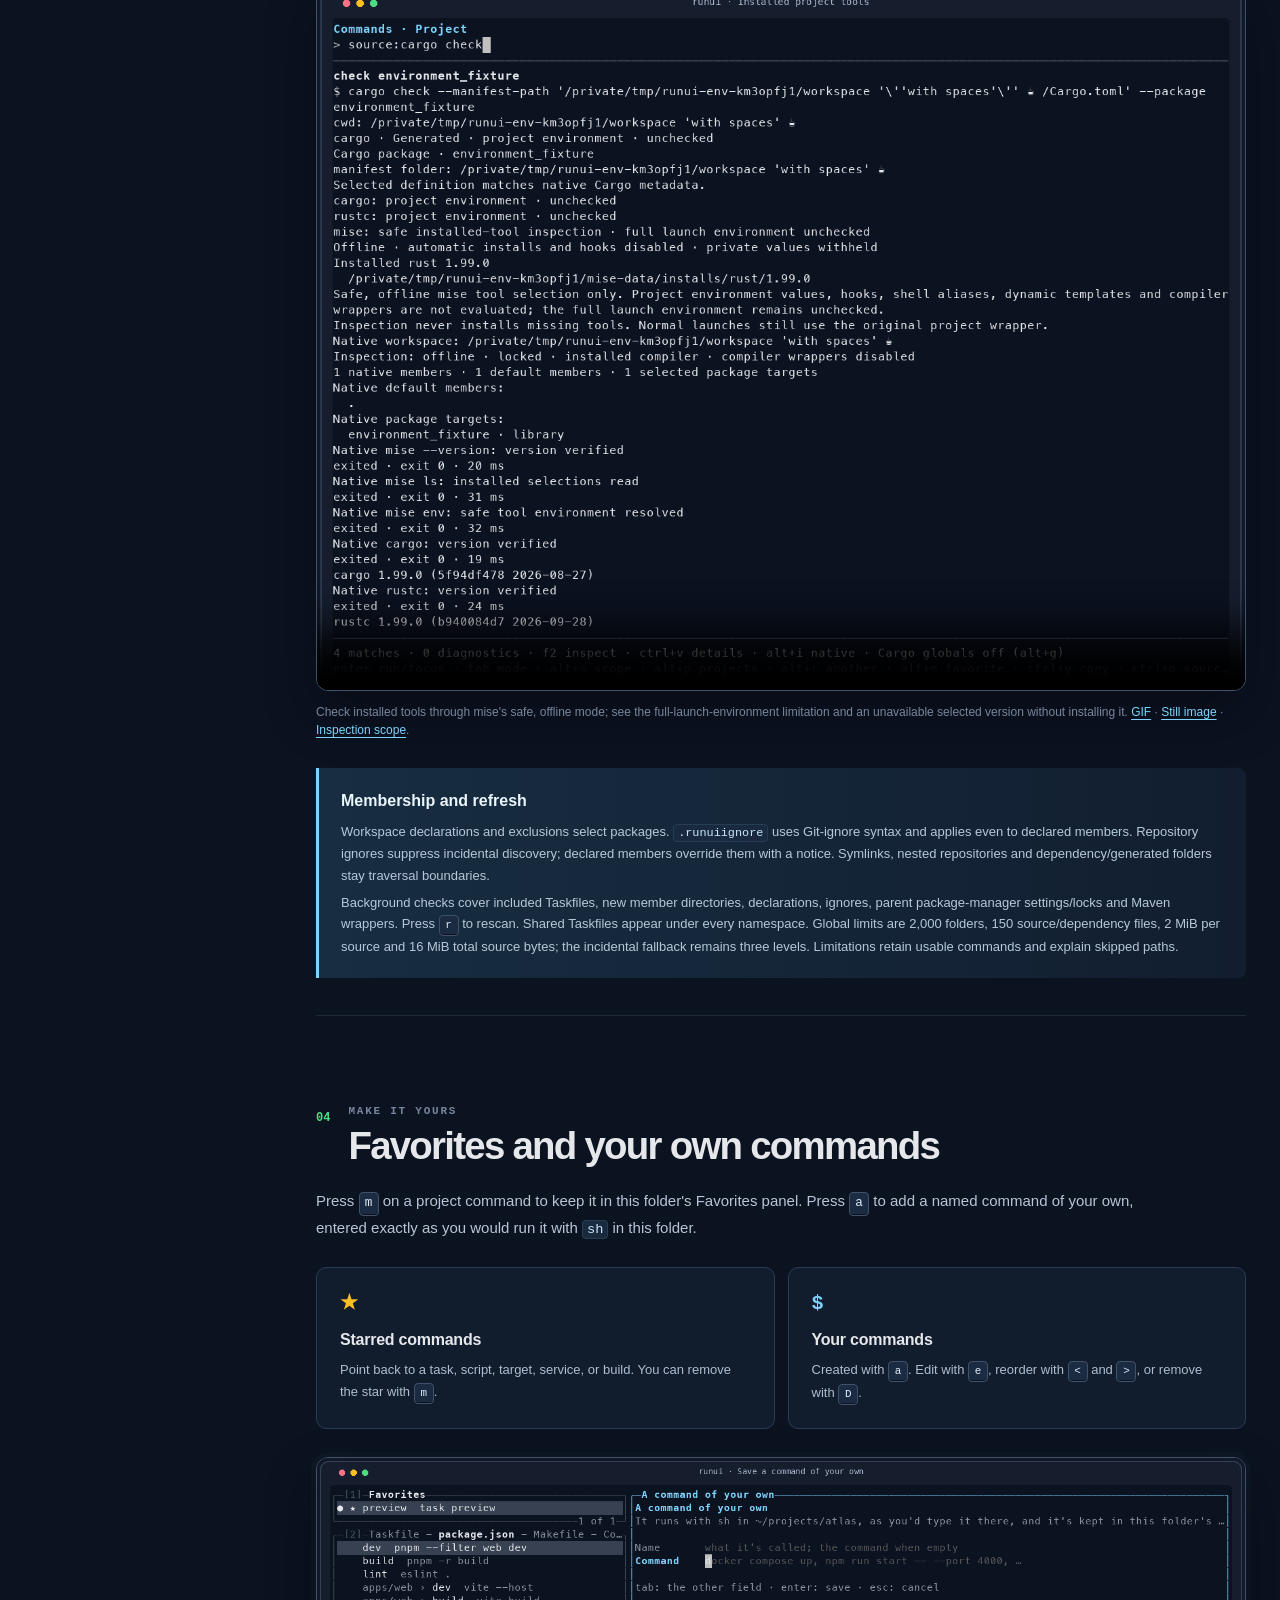
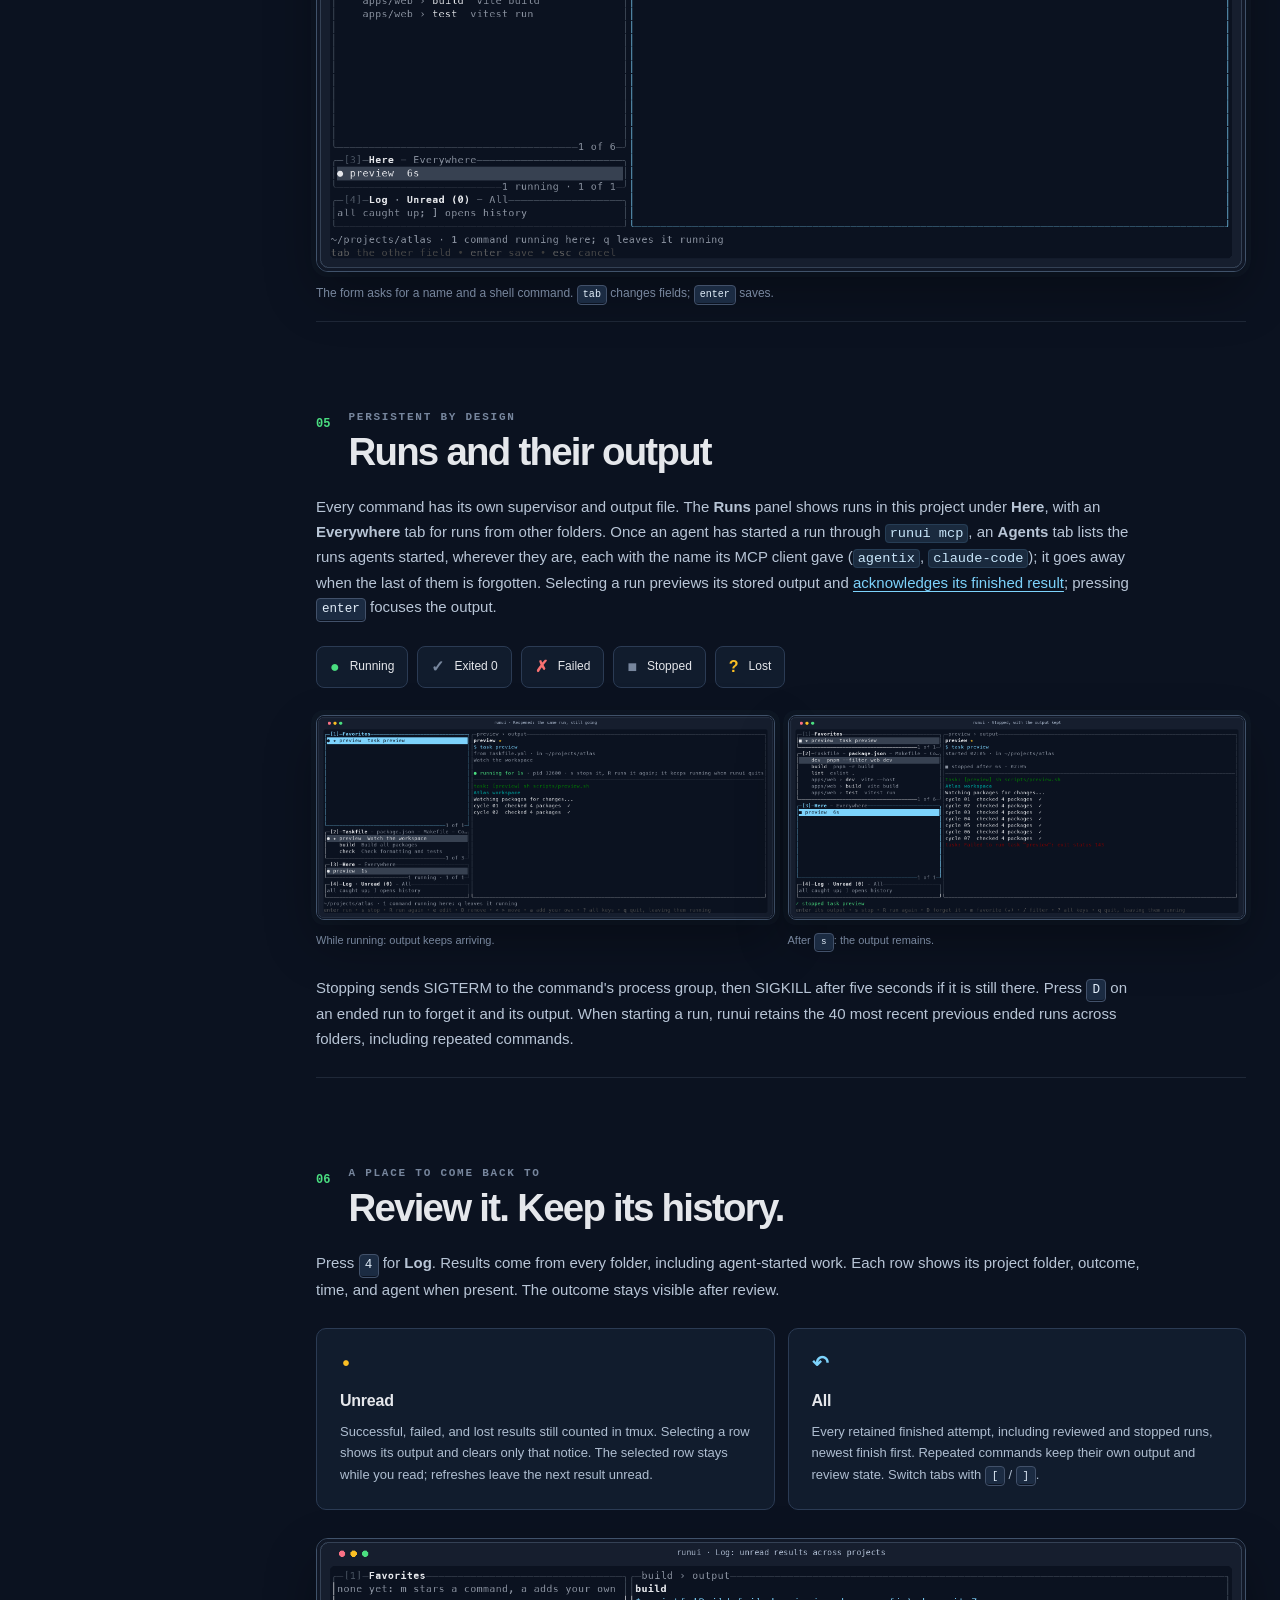
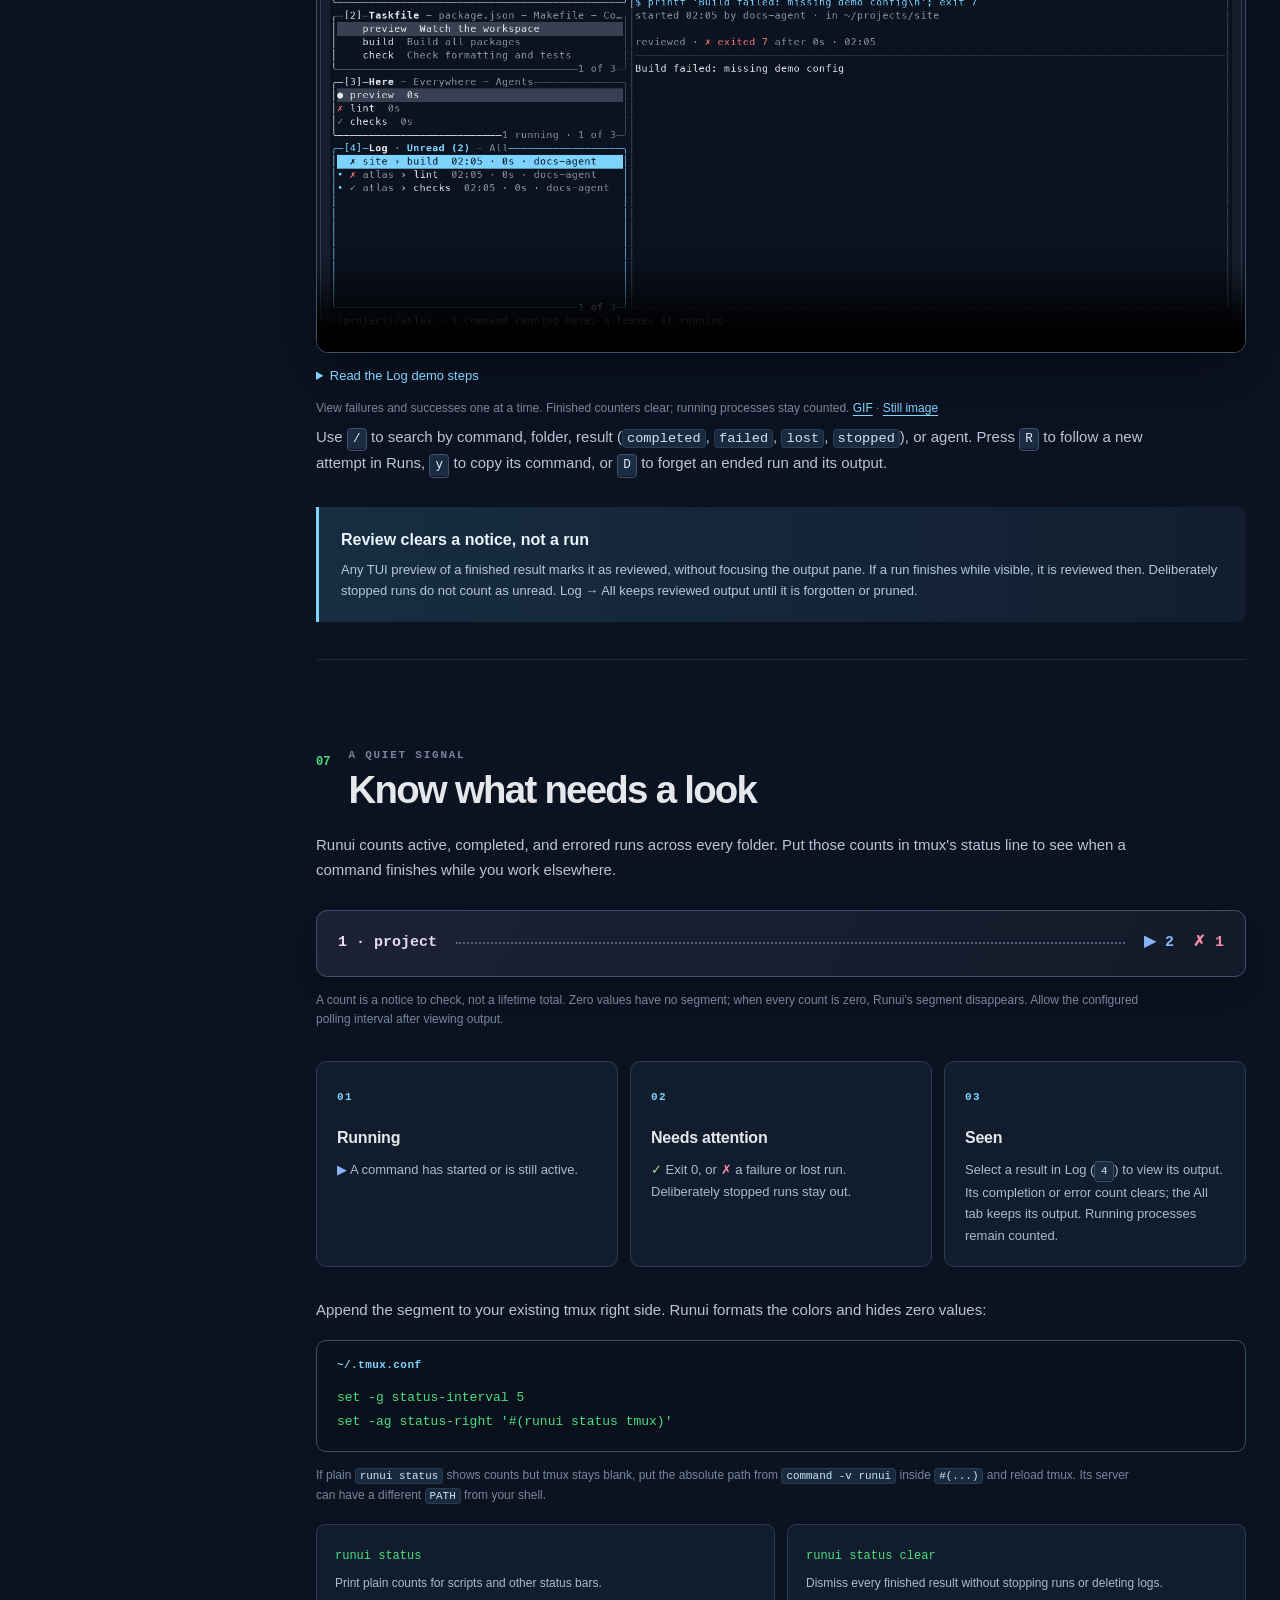
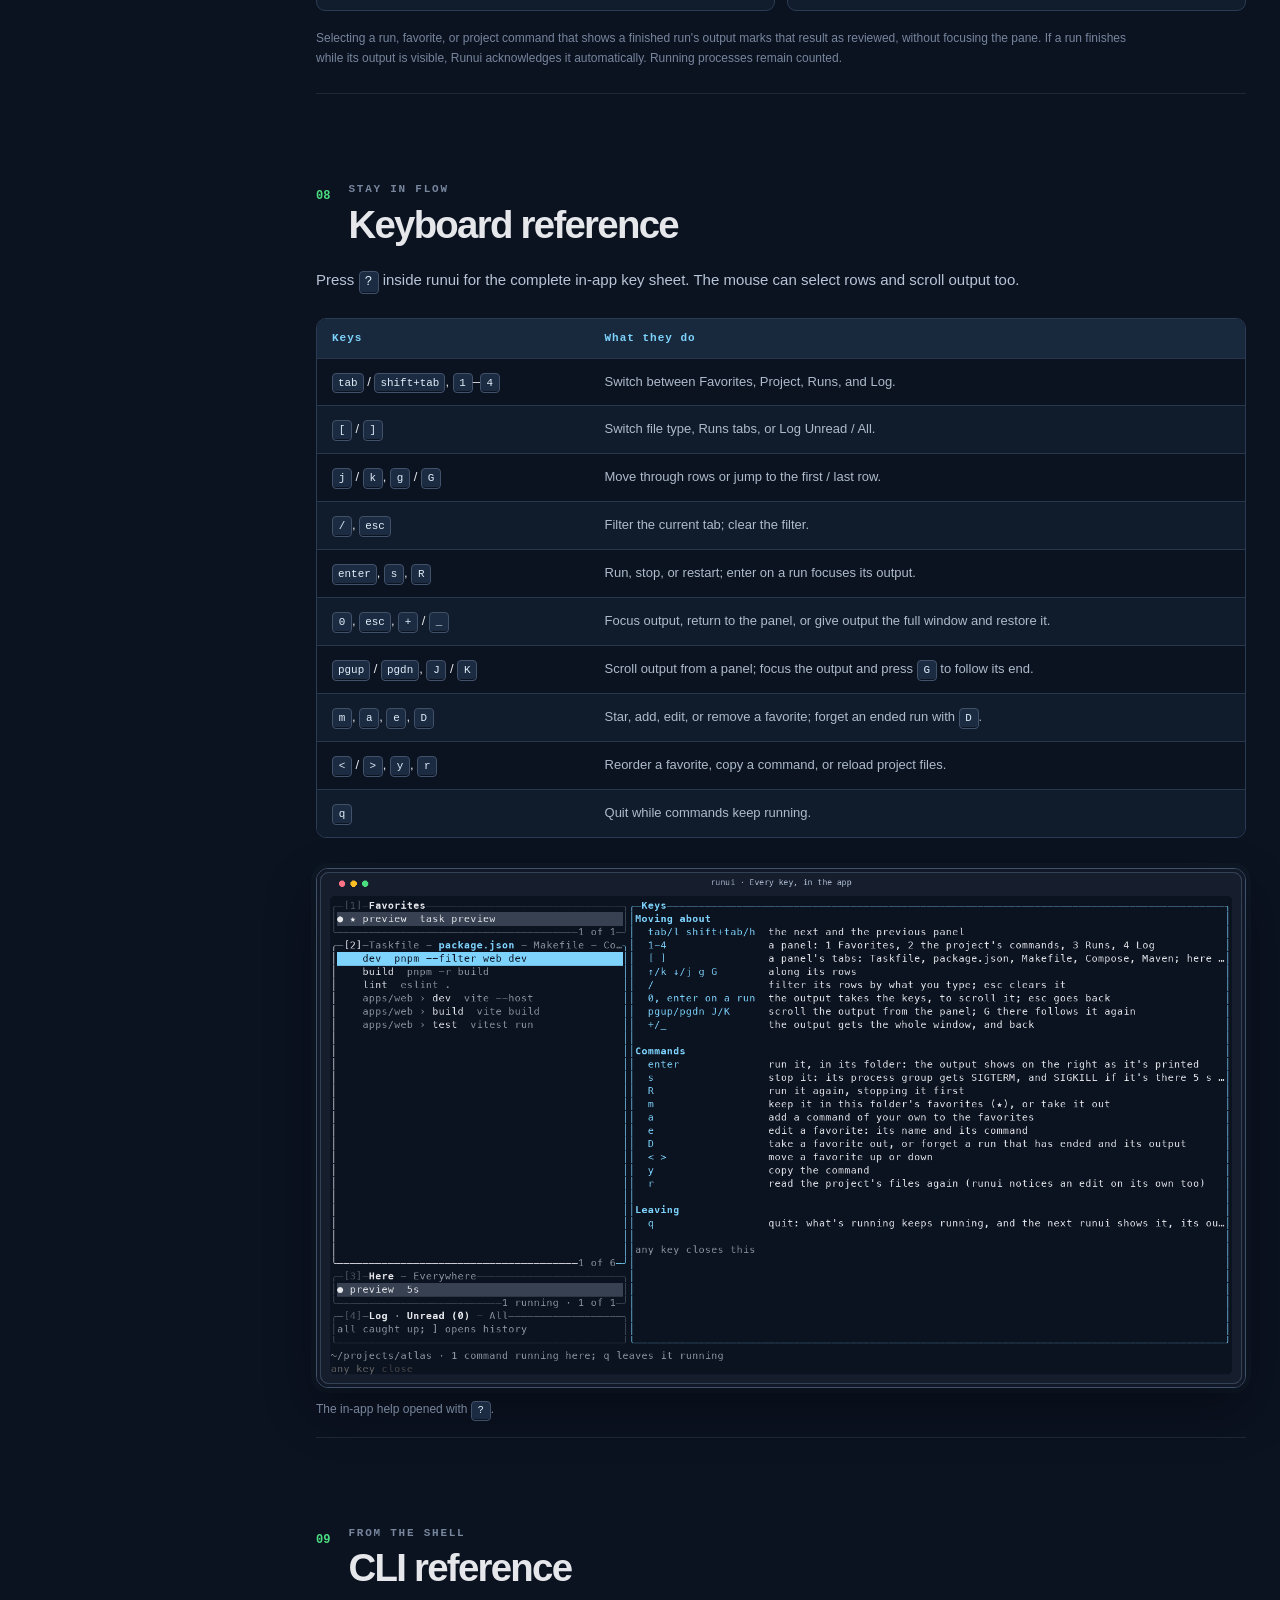
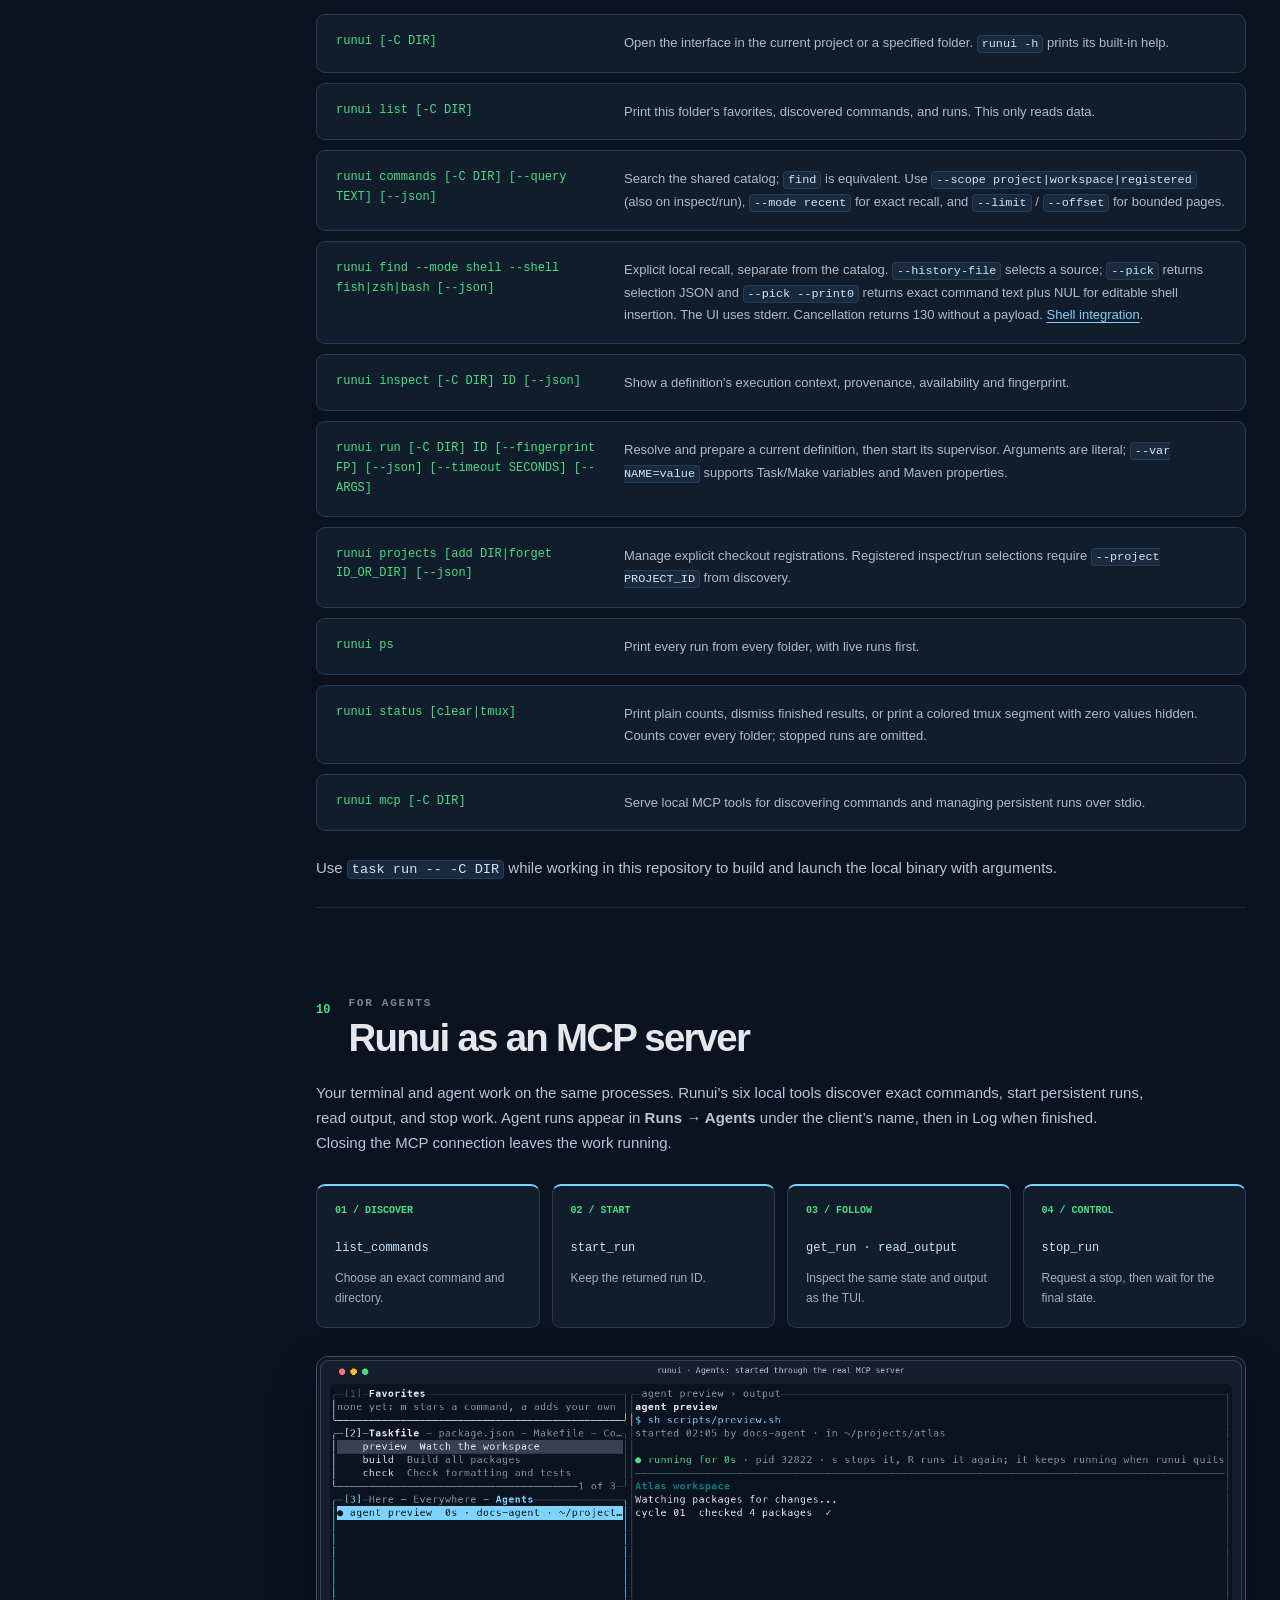
==== commit 9a4824a0: "Merge pull request #21 from lechero/codex/shell-recall feat: add private shell recall and editable f" ====
--- a/docs/index.html
+++ b/docs/index.html
@@ -119,7 +119,12 @@
           <article class="source-card"><span class="source-tag">06 / PHP</span><h3>Composer</h3><p>Native scripts, arrays, callbacks and helpers, with descriptions and canonical aliases. Lifecycle hooks are available through <code>kind:hook source:composer</code>.</p><code>composer run-script -- check</code></article>
           <article class="source-card"><span class="source-tag">07 / RUST</span><h3>Cargo</h3><p>Generated package, default-member and explicit workspace actions, plus contextual aliases. Named targets keep required features and invocation cwd visible.</p><code>cargo run --bin app --features cli</code></article>
         </div>
-        <div class="callout"><strong>One search across sources</strong><p>Press <kbd>ctrl+p</kbd> to search commands and favorites together. Try <code>source:npm test</code> or <code>dir:apps/web build</code>. <kbd>alt+s</kbd> switches Project / Workspace / Registered while every selection keeps its own cwd. The preview shows the exact command, provenance, and availability; <kbd>ctrl+v</kbd> opens scrollable details and <kbd>f2</kbd> inspects discovery diagnostics. <kbd>enter</kbd> runs or focuses live output; <kbd>alt+r</kbd> starts another. <kbd>esc</kbd> restores your panel selection and filter.</p><p><kbd>tab</kbd> switches to Recent invocations, retaining exact commands after output pruning. <kbd>alt+u</kbd> selects the current definition separately. <kbd>alt+m</kbd> stars, <kbd>ctrl+y</kbd> copies, <kbd>ctrl+o</kbd> opens source, and <kbd>ctrl+t</kbd> opens a terminal through tmux or <code>RUNUI_TERMINAL</code>. Shell recall and presets remain in progress. <a href="command-catalog.md">Catalog reference</a>.</p></div>
+        <div class="callout"><strong>One search across sources</strong><p>Press <kbd>ctrl+p</kbd> to search commands and favorites together. Try <code>source:npm test</code> or <code>dir:apps/web build</code>. <kbd>alt+s</kbd> switches Project / Workspace / Registered while every selection keeps its own cwd. The preview shows the exact command, provenance, and availability; <kbd>ctrl+v</kbd> opens scrollable details and <kbd>f2</kbd> inspects discovery diagnostics. <kbd>enter</kbd> runs or focuses live output; <kbd>alt+r</kbd> starts another. <kbd>esc</kbd> restores your panel selection and filter.</p><p><kbd>tab</kbd> cycles Commands / Recent / Shell history. Recent retains exact invocations after output pruning; <kbd>alt+u</kbd> selects the current definition separately. <kbd>alt+m</kbd> stars, <kbd>ctrl+y</kbd> copies, <kbd>ctrl+o</kbd> opens source, and <kbd>ctrl+t</kbd> opens a terminal through tmux or <code>RUNUI_TERMINAL</code>. Input presets remain in progress. <a href="command-catalog.md">Catalog reference</a>.</p></div>
+        <div class="callout" id="shell-recall"><strong>Your shell commands, when you choose</strong><p>Shell history starts off each time the palette opens. <kbd>alt+b</kbd> chooses fish, Zsh or Bash and shows the selected file; <kbd>alt+h</kbd> enables it for this session. Search preserves native text and dialect. Cwd and outcome stay unknown. <kbd>enter</kbd> copies for editing; replay, save and terminal actions ask you to choose a directory explicitly. The matching shell runs the original text.</p><p>Private records stay separate from catalog search and MCP until you deliberately replay or save one. Optional shell snippets insert exact multiline text into your editable buffer; cancellation preserves what you were typing. <a href="shell-recall.md">Native formats, bounds and insertion guide</a>.</p></div>
+        <figure class="screen demo">
+          <video controls playsinline preload="none" poster="assets/shell-recall.png" width="1368" height="900" aria-label="Private shell recall and explicit replay tour" aria-describedby="shell-recall-caption"><source src="assets/shell-recall-tour.mp4" type="video/mp4"><p><a href="assets/shell-recall-tour.gif">Watch the shell recall GIF</a>.</p></video>
+          <figcaption id="shell-recall-caption">Opt into disposable native fish history, choose the replay directory explicitly, and return to its real supervised output. <a href="assets/shell-recall-tour.gif">GIF</a> · <a href="assets/shell-recall.png">Still image</a></figcaption>
+        </figure>
         <div class="callout"><strong>Find commands across checkouts</strong><p>Press <kbd>alt+p</kbd> in the palette for registered projects. <kbd>enter</kbd> searches one checkout, <kbd>ctrl+o</kbd> opens it in the main panels, <kbd>alt+a</kbd> registers a directory, and <kbd>alt+d</kbd> forgets a registration. Names are qualified by path and branch. Opening folders does not register them; forgetting keeps their files, favorites and runs.</p><p>Four passive workers retain ready results while other checkouts load. Missing checkouts and limits appear in diagnostics. No project code or installation runs during indexing. The CLI provides <code>runui projects add DIR</code>, <code>runui projects --json</code> and <code>runui projects forget ID_OR_DIR</code>. <a href="command-catalog.md#registered-projects">Registry and limits</a>.</p></div>
         <figure class="screen"><a href="assets/scripts.png" aria-label="Open full-size screenshot of package scripts"><img src="assets/scripts.png" width="1610" height="716" alt="Project panel on the package.json tab, showing root scripts and scripts from apps/web" loading="lazy"></a><figcaption>Use <kbd>2</kbd> for Project and <kbd>[</kbd> / <kbd>]</kbd> to switch among file types. This tab includes scripts in <code>apps/web</code>.</figcaption></figure>
         <div class="source-shots"><figure class="screen"><a href="assets/makefile.png" aria-label="Open full-size Makefile screenshot"><img src="assets/makefile.png" width="1610" height="716" alt="Project panel listing Make targets and their comments" loading="lazy"></a><figcaption>Makefile targets</figcaption></figure><figure class="screen"><a href="assets/compose.png" aria-label="Open full-size Compose screenshot"><img src="assets/compose.png" width="1610" height="716" alt="Project panel listing Compose actions and services" loading="lazy"></a><figcaption>Compose actions and services</figcaption></figure><figure class="screen"><a href="assets/maven.png" aria-label="Open full-size Maven screenshot"><img src="assets/maven.png" width="1610" height="716" alt="Project panel listing Maven goals and a profile build" loading="lazy"></a><figcaption>Maven builds and profiles</figcaption></figure></div>
@@ -222,6 +227,7 @@
           <div><code>runui [-C DIR]</code><p>Open the interface in the current project or a specified folder. <code>runui -h</code> prints its built-in help.</p></div>
           <div><code>runui list [-C DIR]</code><p>Print this folder's favorites, discovered commands, and runs. This only reads data.</p></div>
           <div><code>runui commands [-C DIR] [--query TEXT] [--json]</code><p>Search the shared catalog; <code>find</code> is equivalent. Use <code>--scope project|workspace|registered</code> (also on inspect/run), <code>--mode recent</code> for exact recall, and <code>--limit</code> / <code>--offset</code> for bounded pages.</p></div>
+          <div><code>runui find --mode shell --shell fish|zsh|bash [--json]</code><p>Explicit local recall, separate from the catalog. <code>--history-file</code> selects a source; <code>--pick</code> returns selection JSON and <code>--pick --print0</code> returns exact command text plus NUL for editable shell insertion. The UI uses stderr. Cancellation returns 130 without a payload. <a href="shell-recall.md">Shell integration</a>.</p></div>
           <div><code>runui inspect [-C DIR] ID [--json]</code><p>Show a definition's execution context, provenance, availability and fingerprint.</p></div>
           <div><code>runui run [-C DIR] ID [--fingerprint FP] [--json] [--timeout SECONDS] [-- ARGS]</code><p>Resolve and prepare a current definition, then start its supervisor. Arguments are literal; <code>--var NAME=value</code> supports Task/Make variables and Maven properties.</p></div>
           <div><code>runui projects [add DIR|forget ID_OR_DIR] [--json]</code><p>Manage explicit checkout registrations. Registered inspect/run selections require <code>--project PROJECT_ID</code> from discovery.</p></div>
